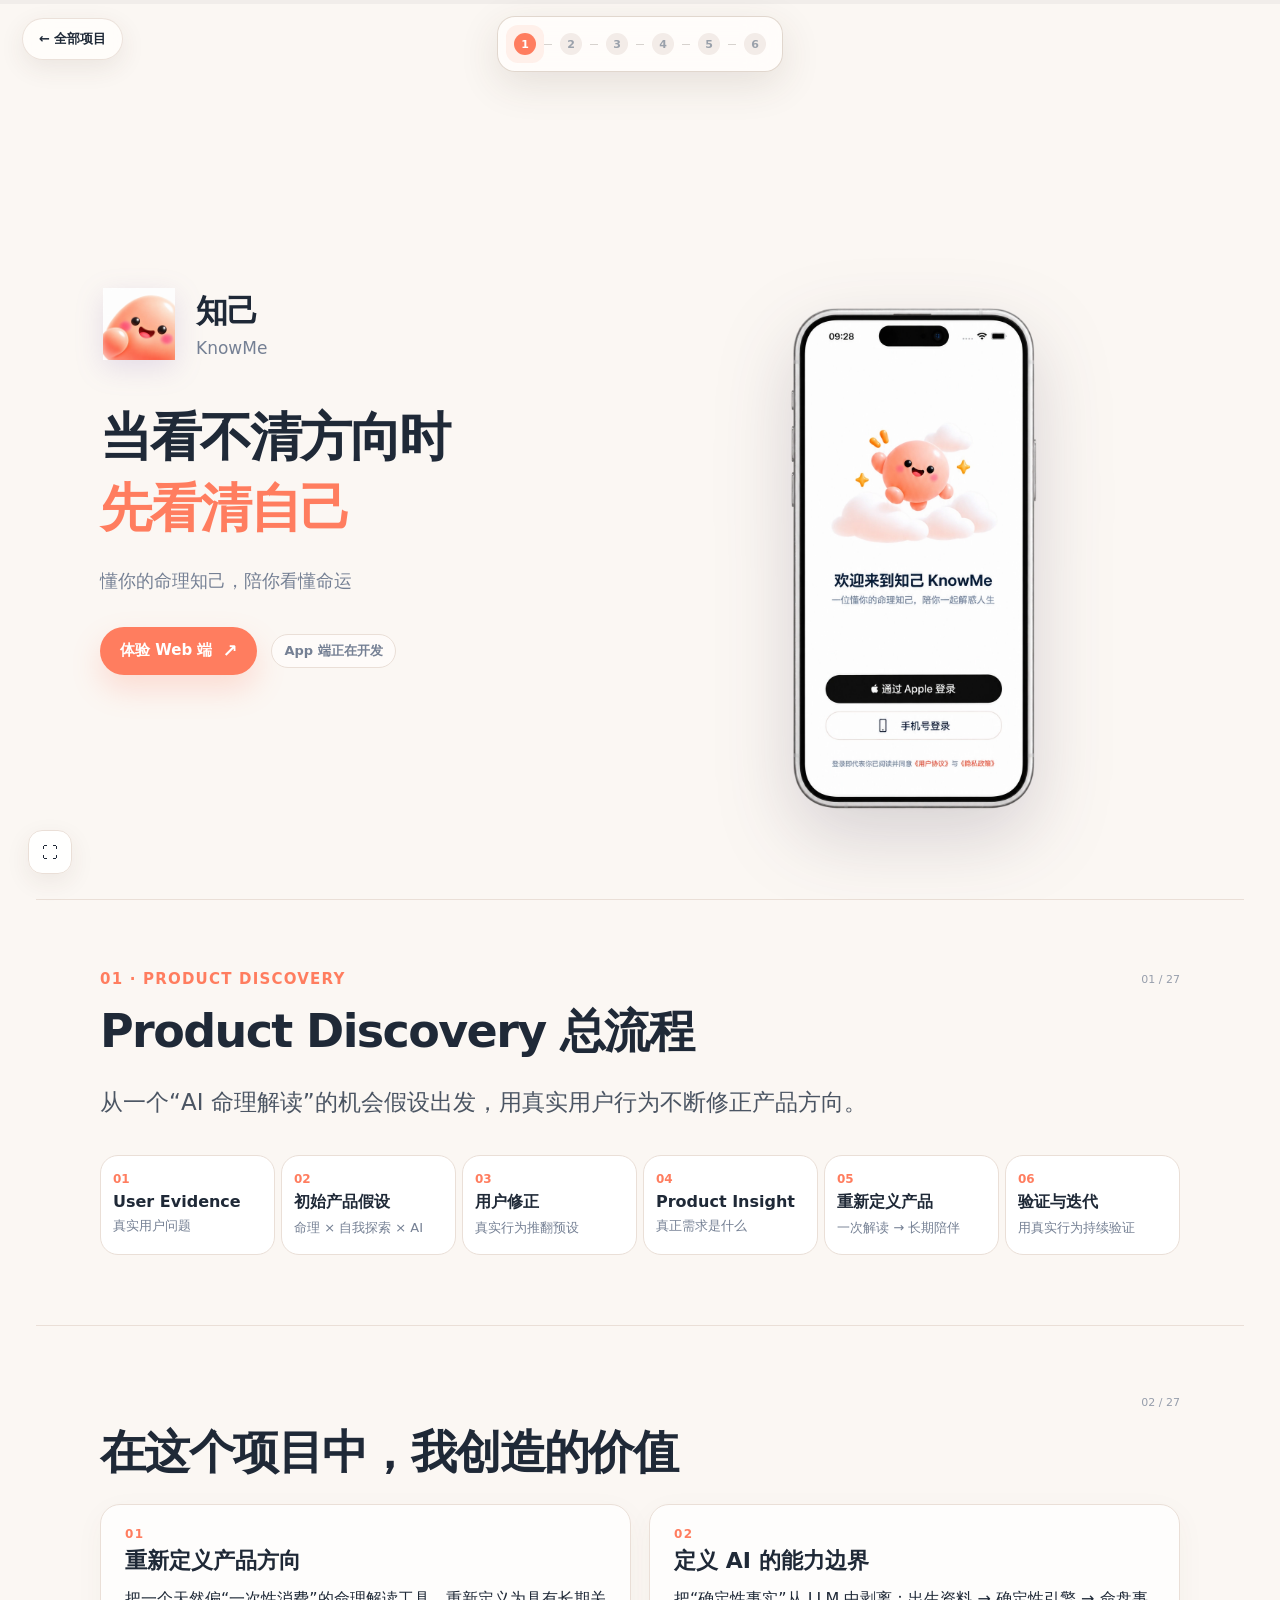
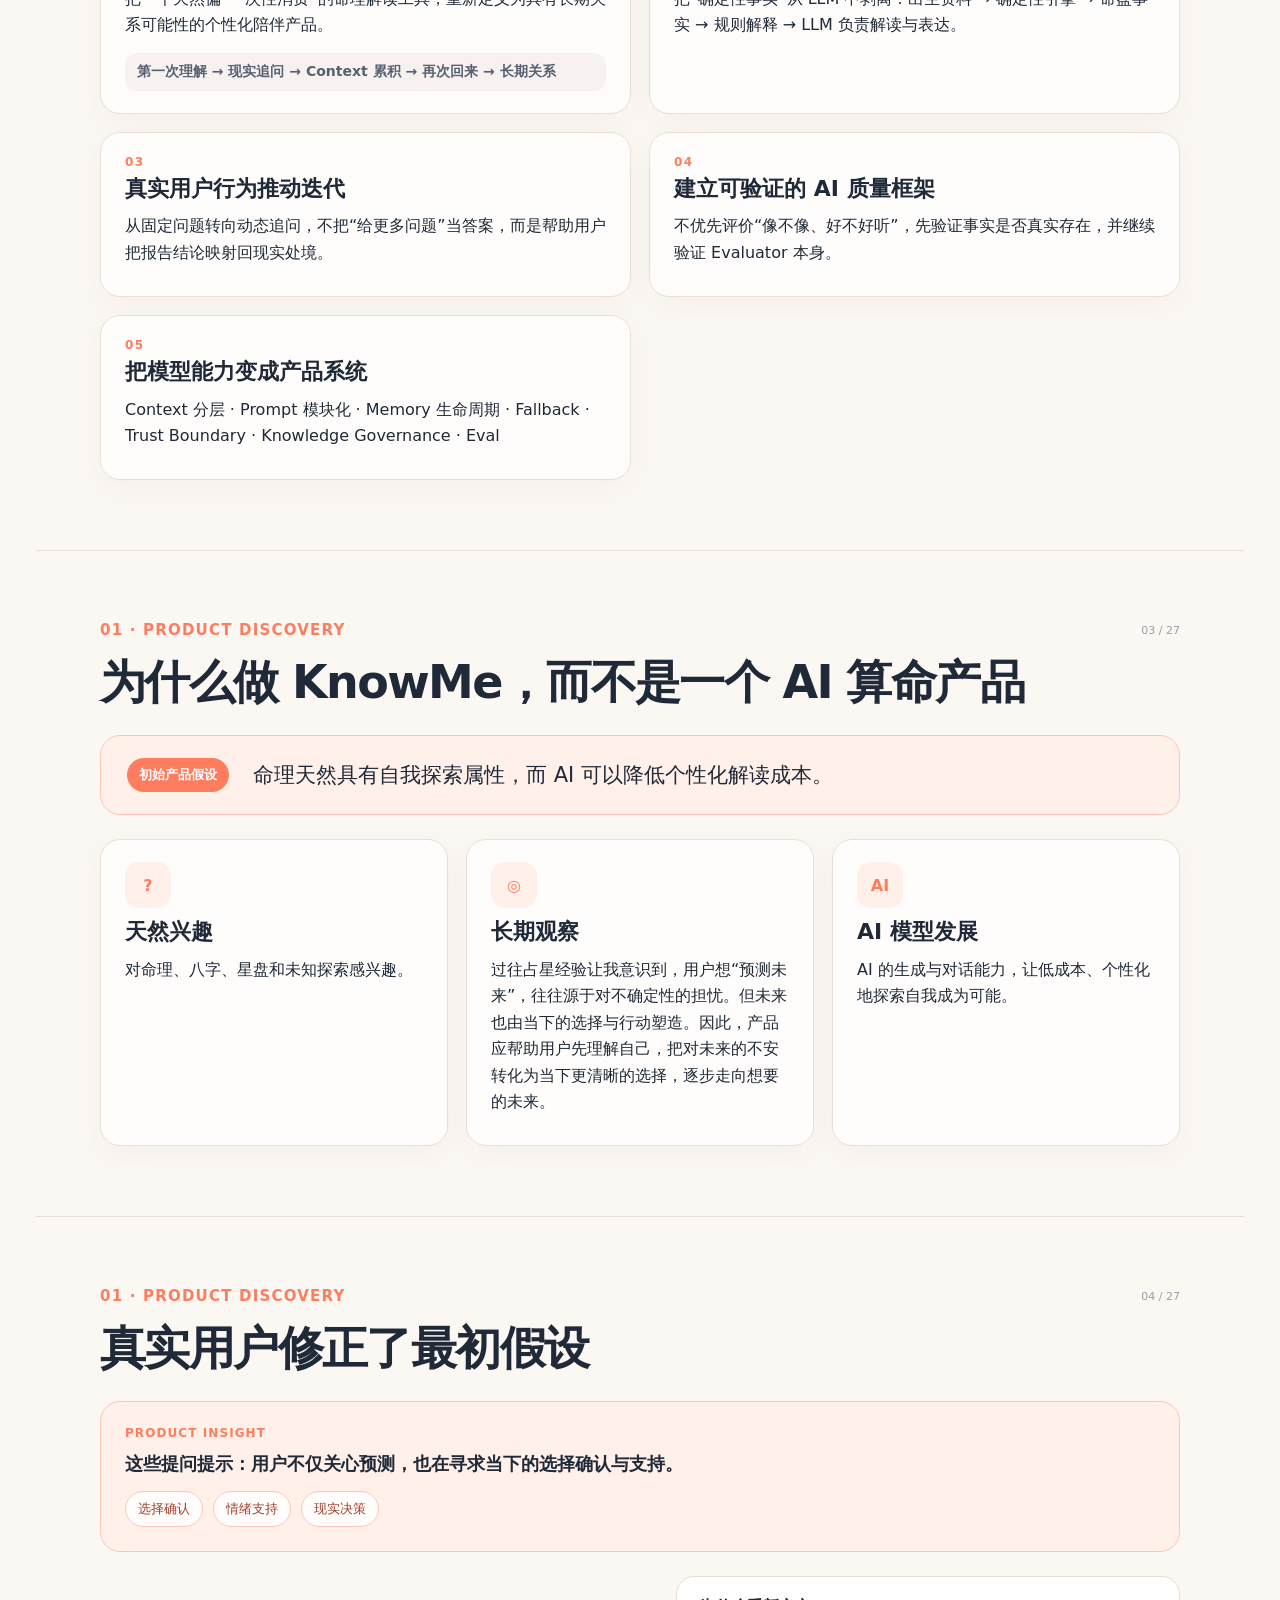
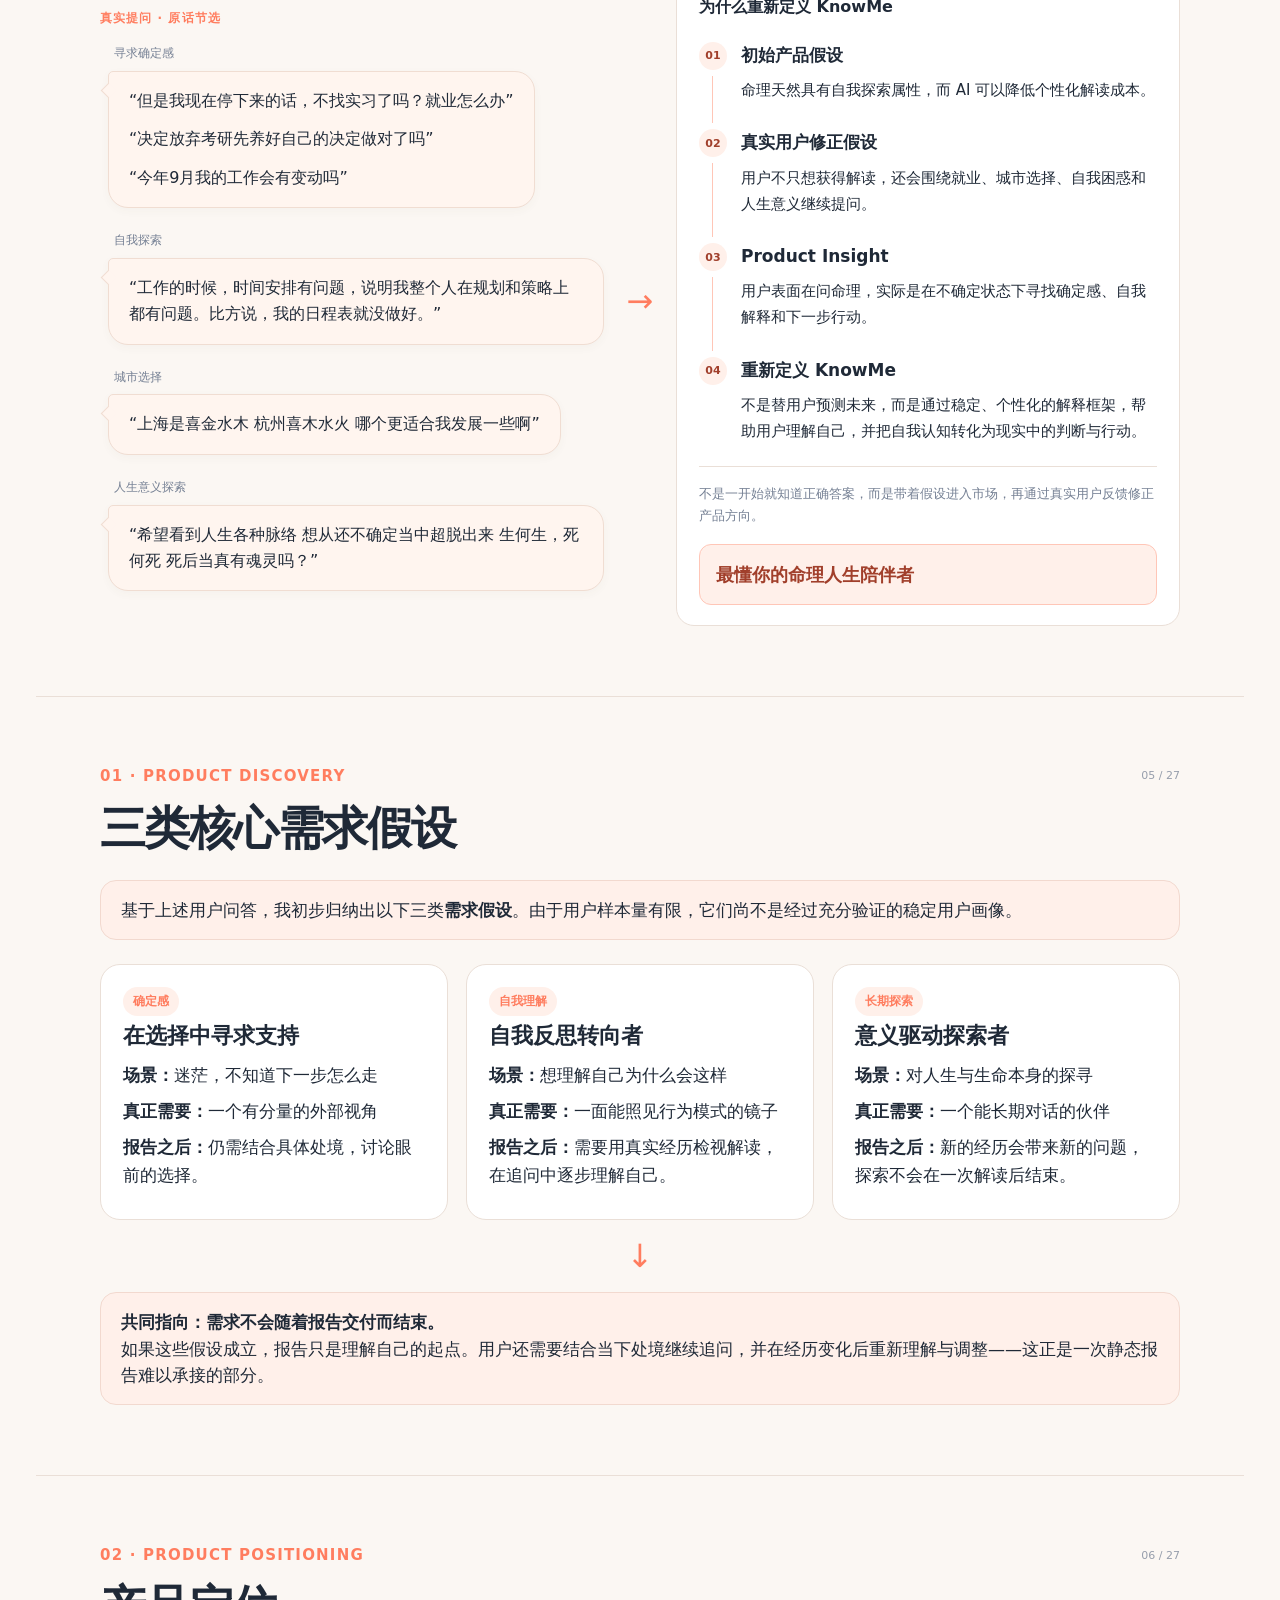
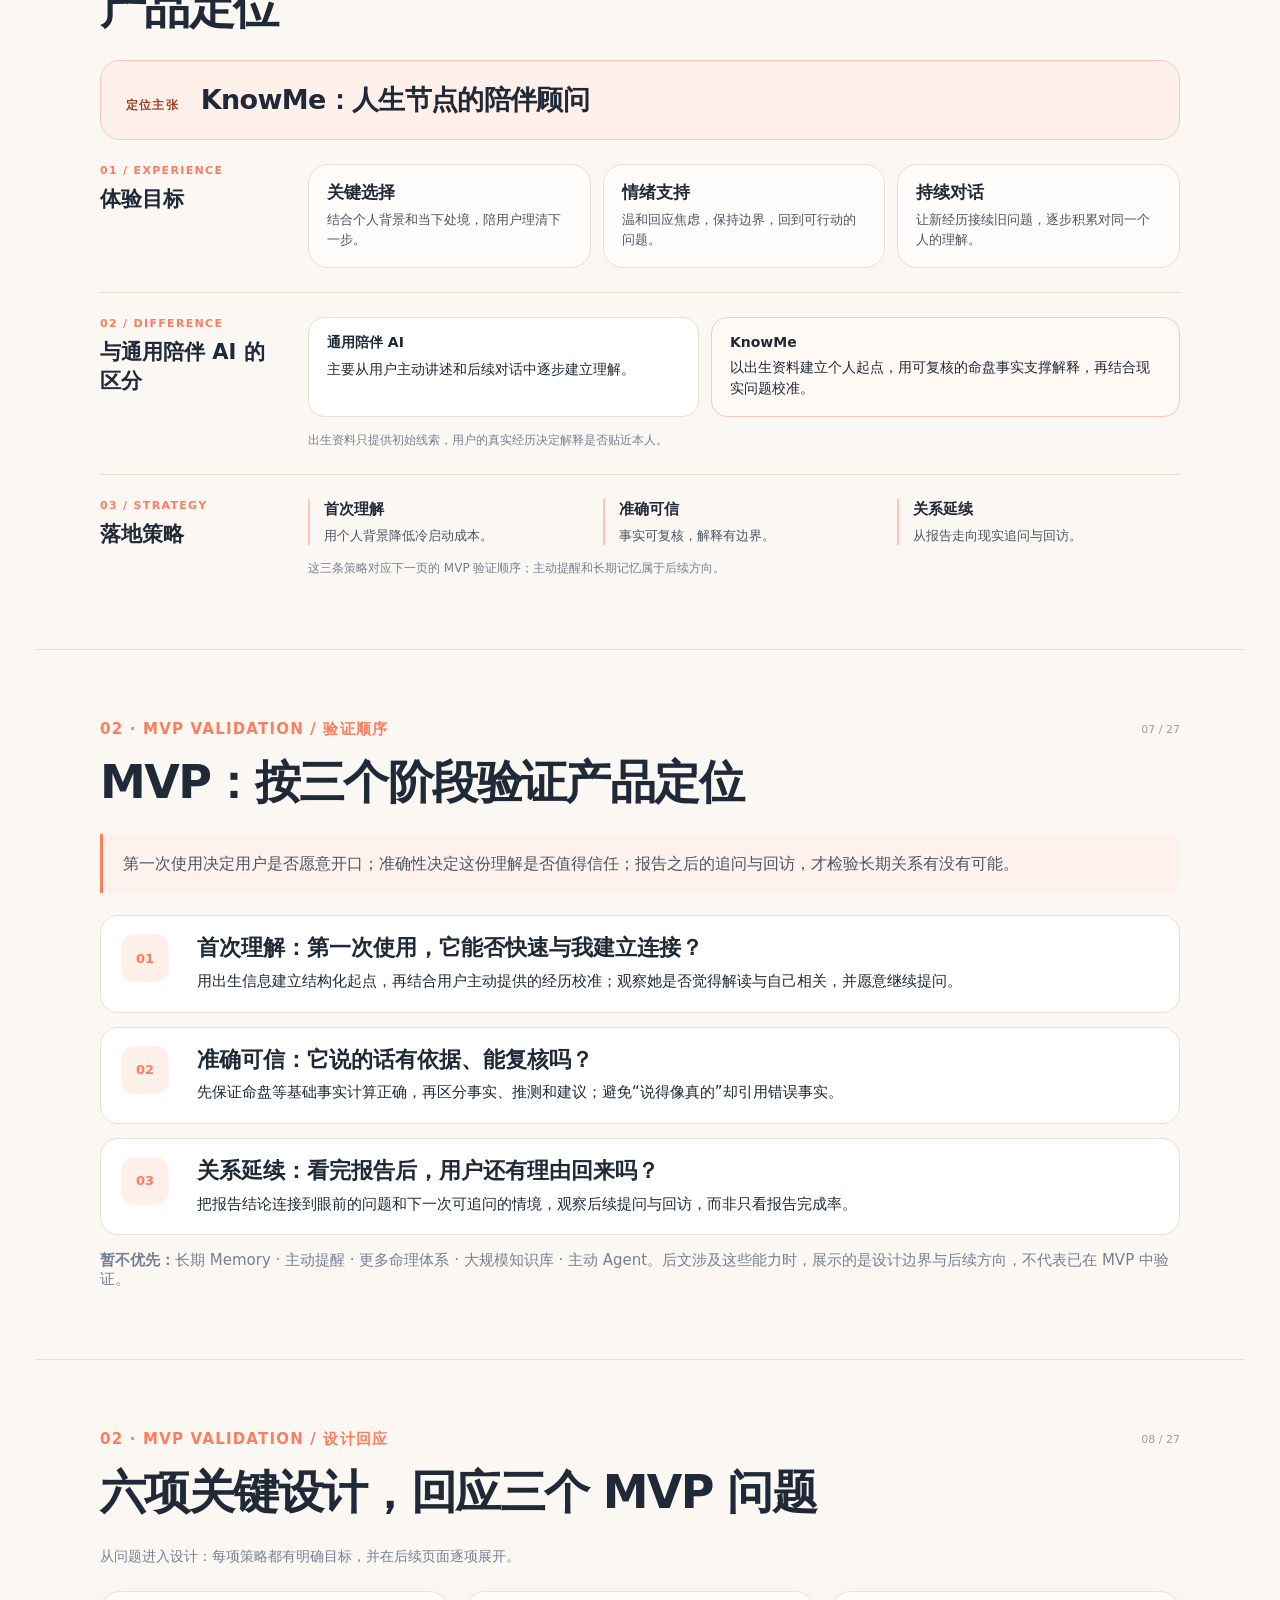
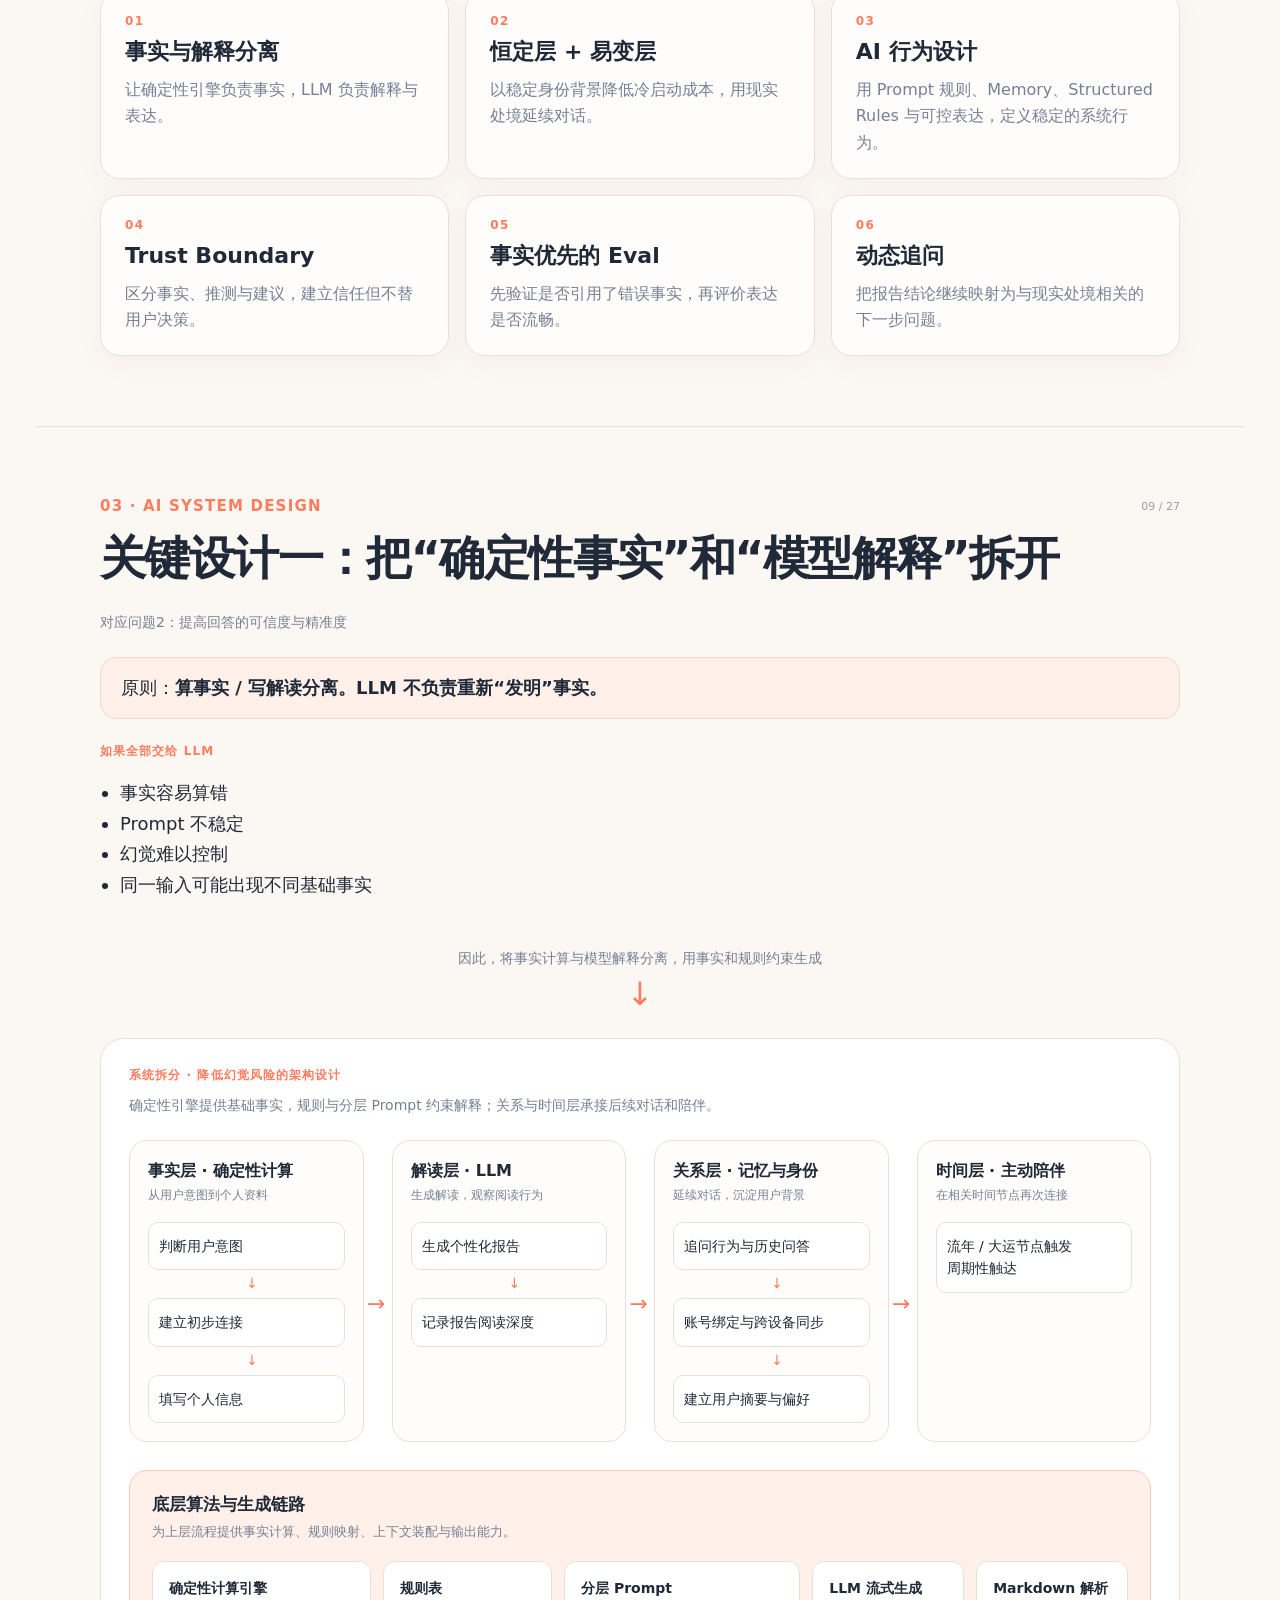
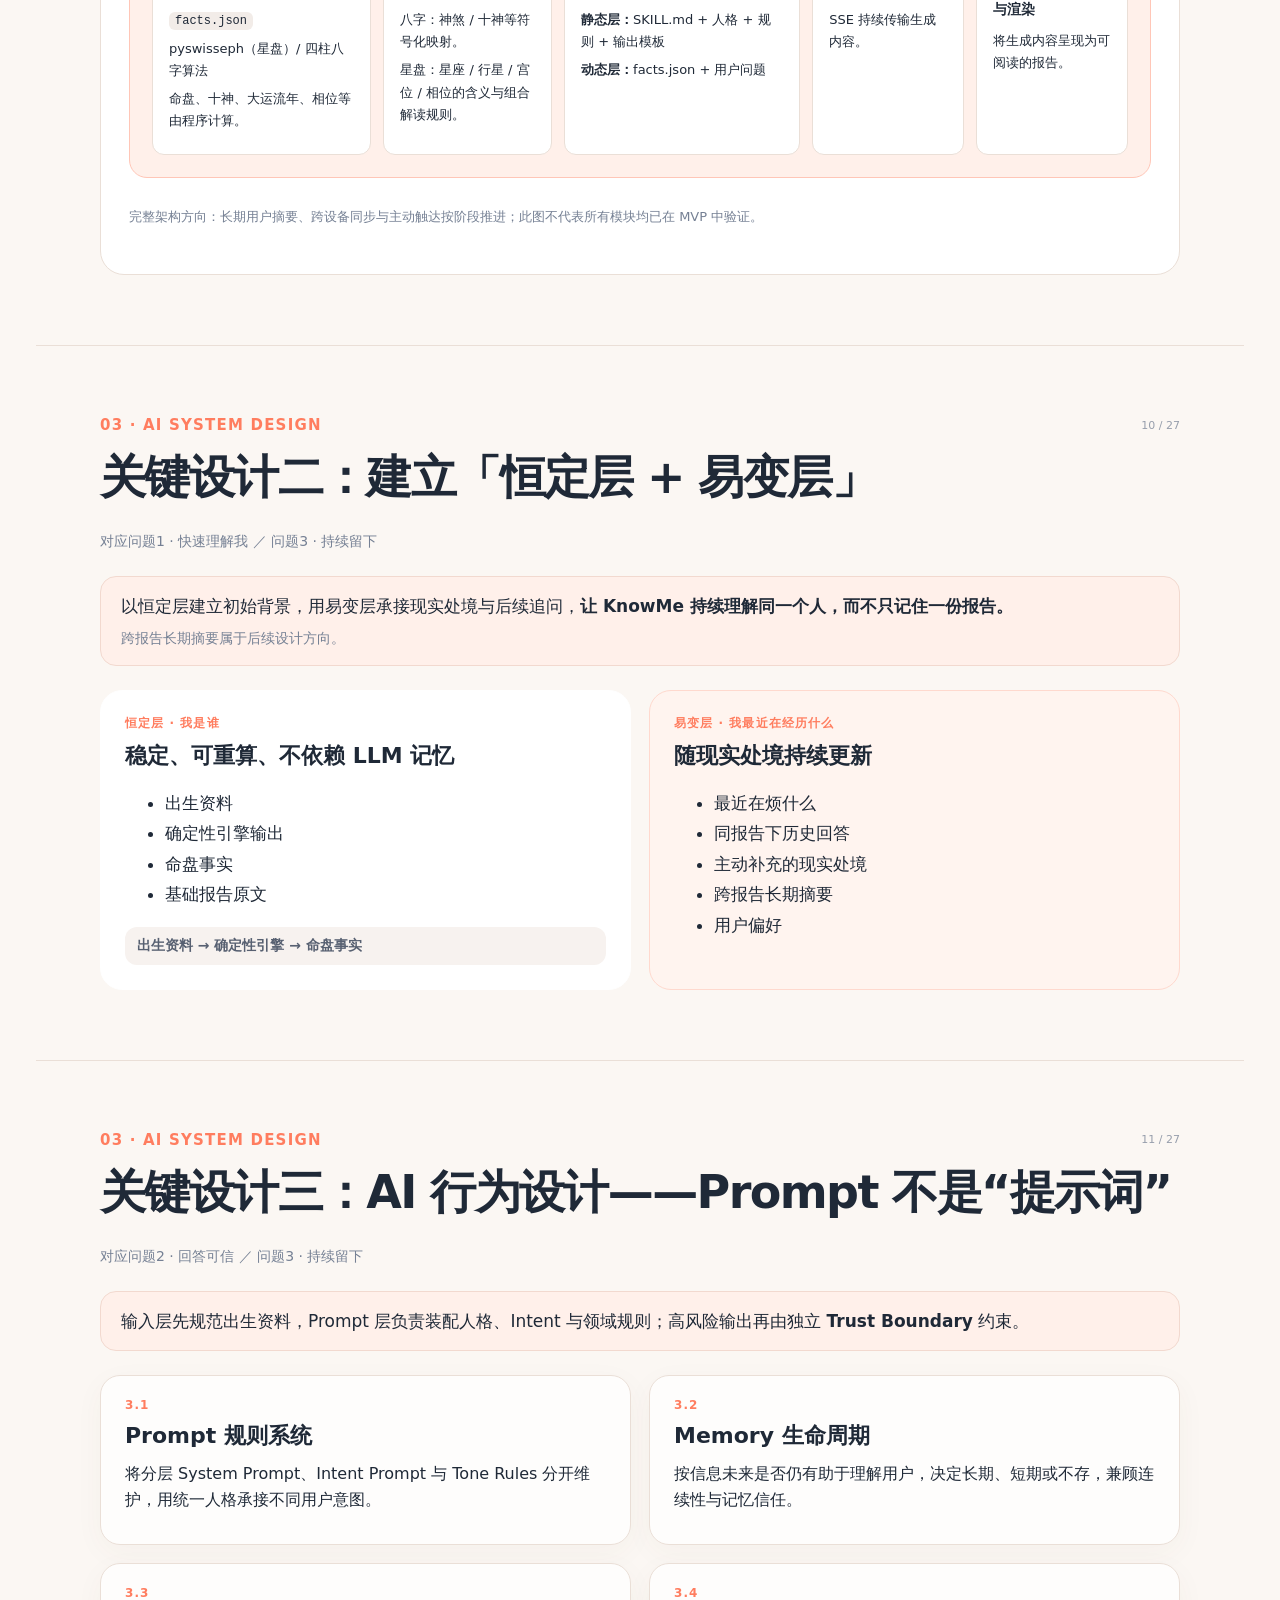
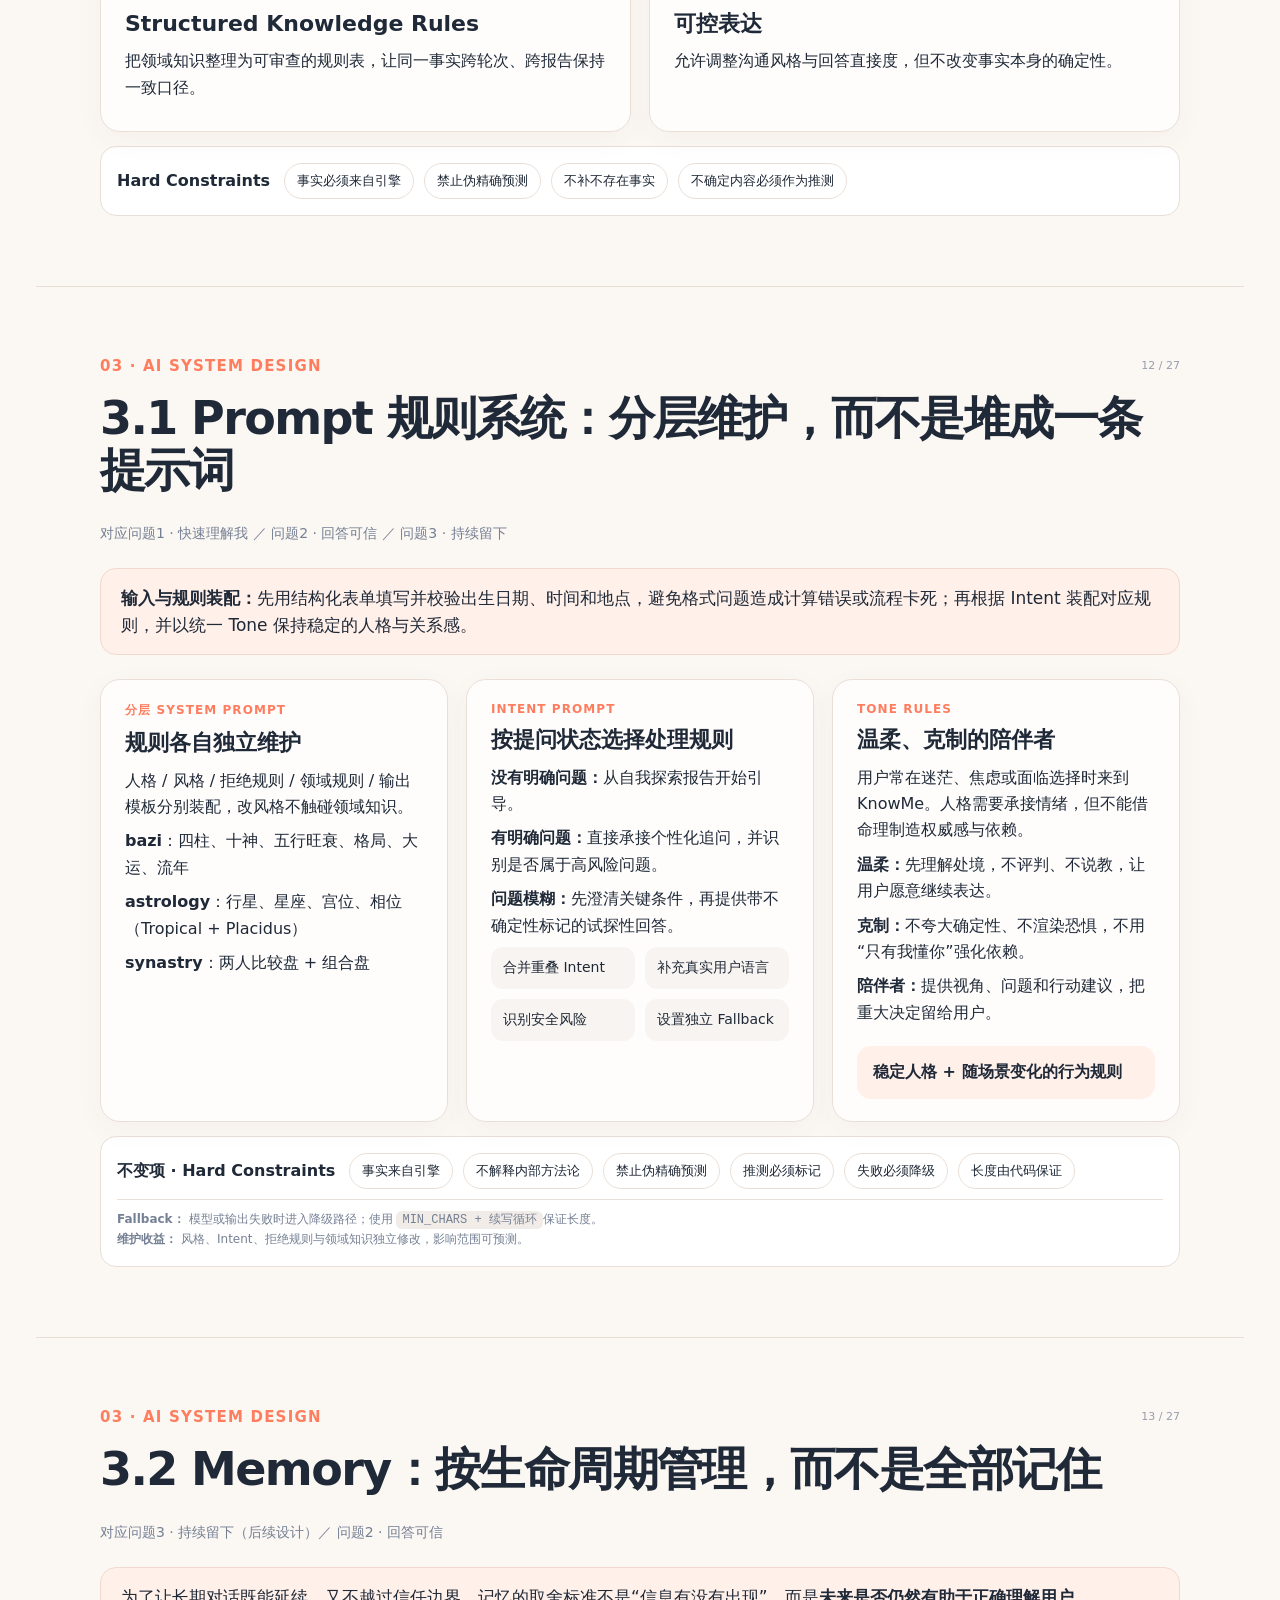
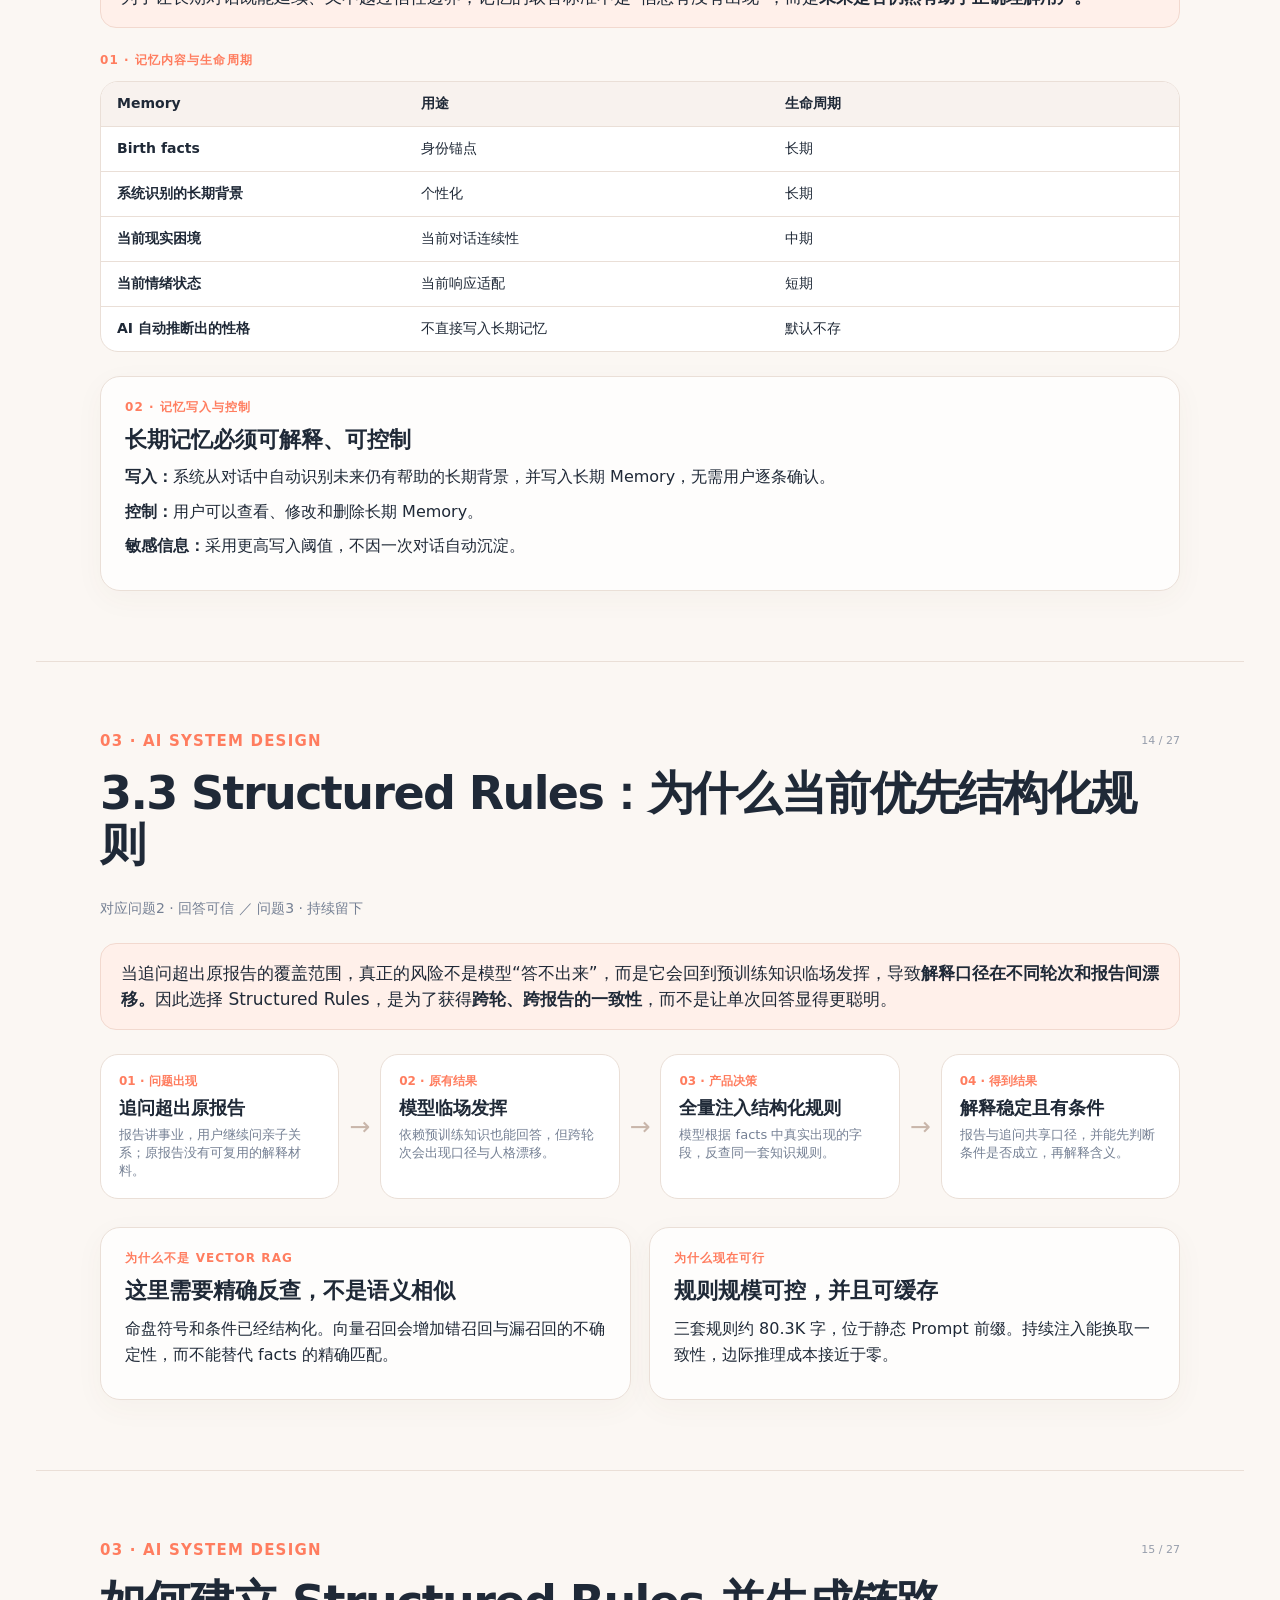
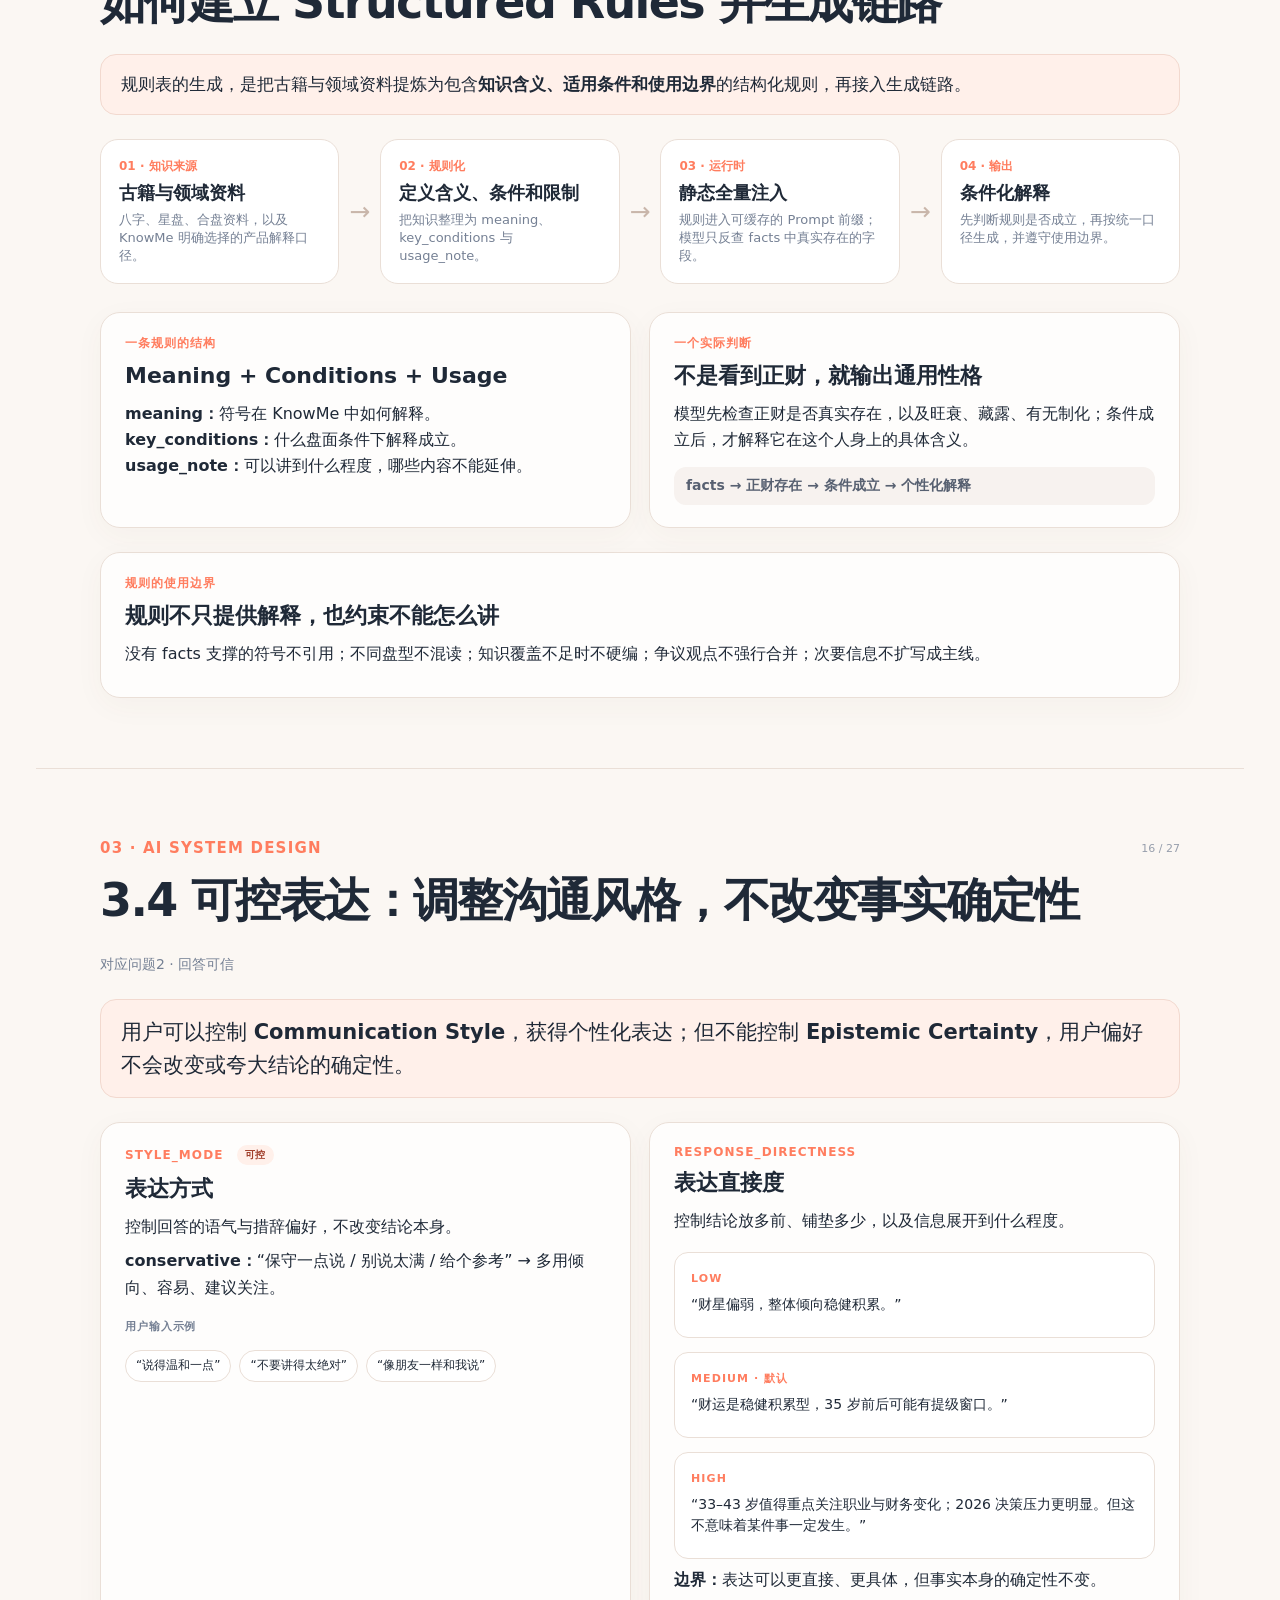
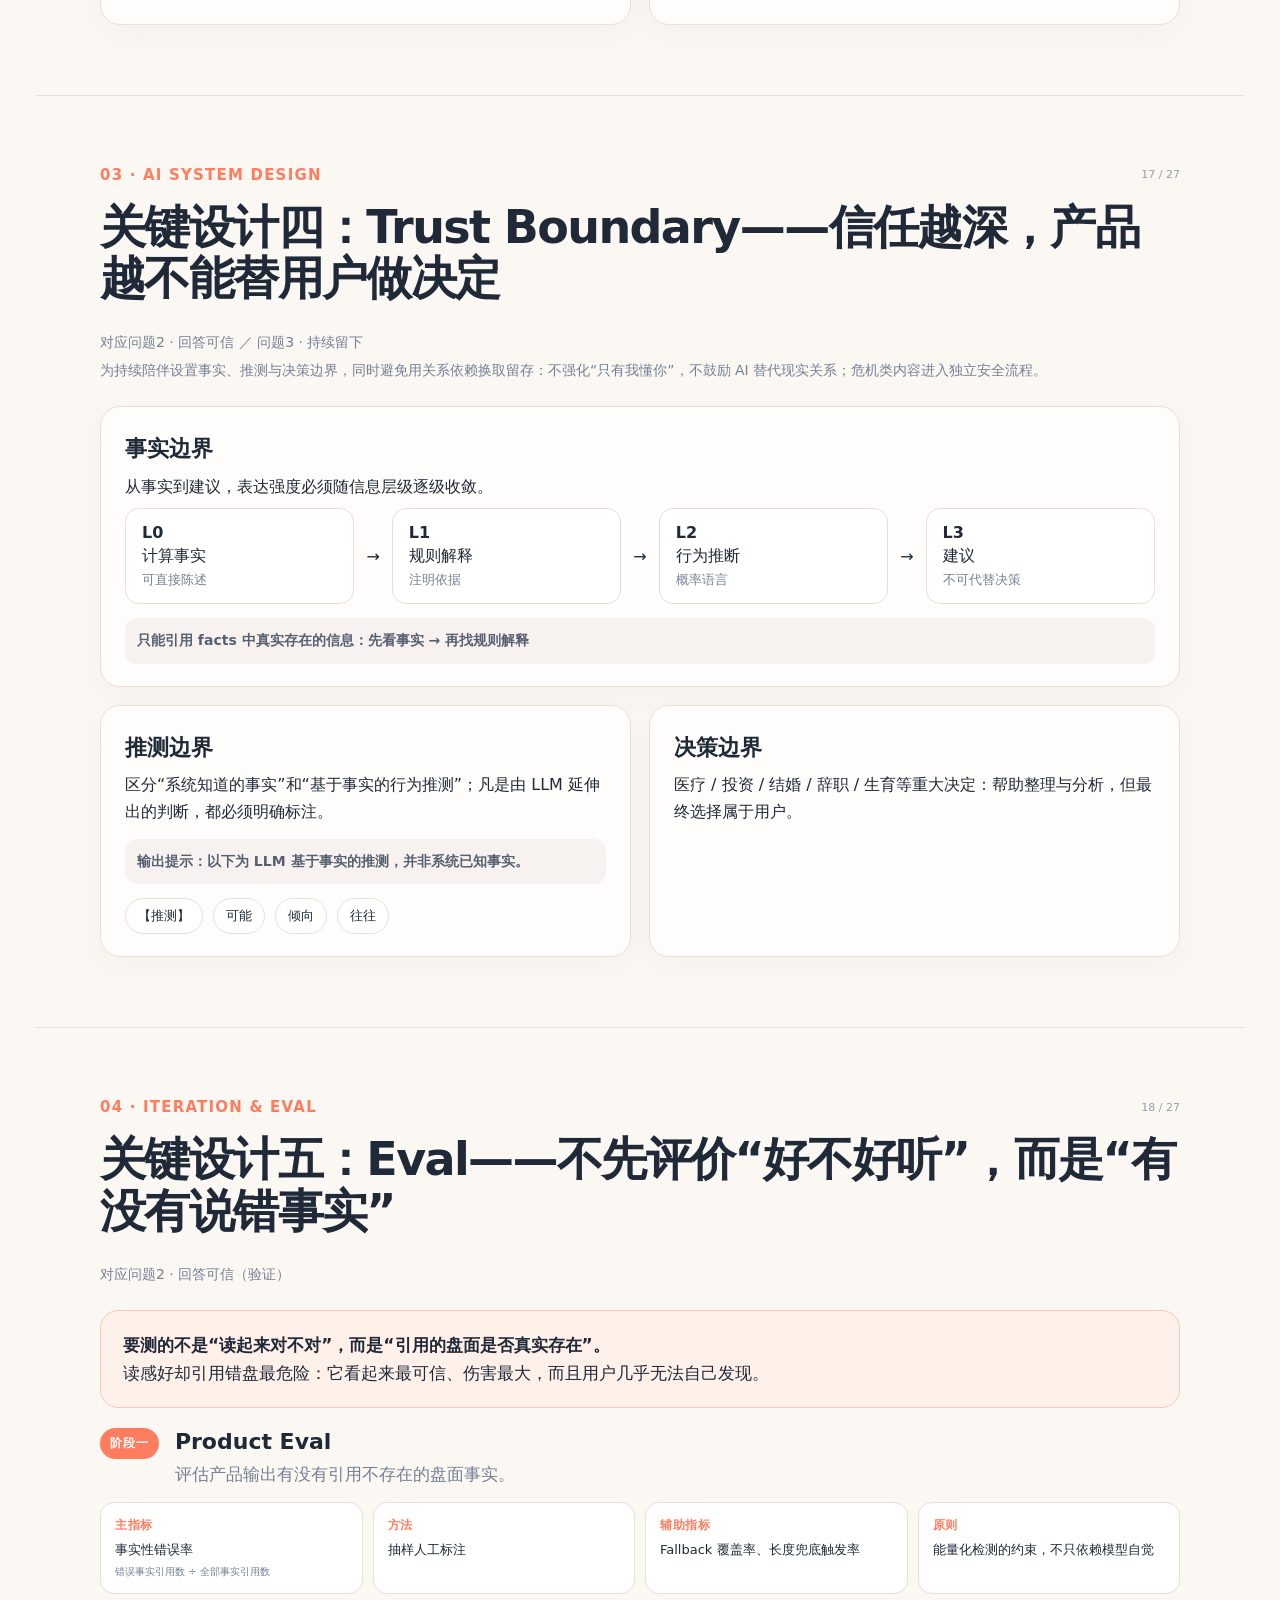
==== projects/knowme/index.html @ 57b06461 "Optimize portfolio first-screen loading" ====
<!doctype html>
<html lang="zh-CN">
<head>
<meta charset="utf-8">
<meta name="viewport" content="width=device-width, initial-scale=1">
<title>KnowMe｜AI Product Case Study</title>
<script>
document.documentElement.classList.toggle("is-embedded", new URLSearchParams(location.search).has("embed"));
</script>
<style>
:root {
  --bg:#fbf7f3;
  --paper:#fffdfb;
  --ink:#1f2937;
  --muted:#758094;
  --line:#eadfd7;
  --accent:#ff7d5f;
  --accent-2:#ffb49f;
  --accent-soft:#fff0ea;
  --accent-border:#ffc6b7;
  --accent-ink:#a13f2b;
  --blue:#5c78a6;
  --shadow:0 18px 60px rgba(74,54,42,.08);
}
*{box-sizing:border-box}
html{scroll-behavior:smooth}
body{margin:0;background:var(--bg);color:var(--ink);font-family:Inter,"PingFang SC","Hiragino Sans GB","Microsoft YaHei",system-ui,sans-serif;overflow-x:hidden}
button{font:inherit}
.deck{width:100%;position:relative;padding-bottom:96px}
.slide{position:relative;display:flex;justify-content:center;padding:0 36px;scroll-margin-top:88px}
.slide-shell{width:min(1500px,100%);min-width:0;padding:70px 64px;position:relative}
.slide + .slide .slide-shell{border-top:1px solid var(--line)}
.slide-top{display:flex;justify-content:space-between;align-items:center;position:relative;z-index:2}
.kicker{font-size:15px;letter-spacing:.08em;color:var(--accent);font-weight:800;text-transform:uppercase}
.slide-meta{display:flex;gap:6px;align-items:center;color:var(--muted);font-size:11px;font-weight:500;opacity:.75}
.slide-icon{width:16px;height:16px;stroke:currentColor;fill:none;stroke-width:1.7;stroke-linecap:round;stroke-linejoin:round}
h1{font-size:46px;line-height:1.12;margin:18px 0 26px;letter-spacing:-.035em;max-width:1200px}
h2{font-size:34px;line-height:1.35;margin:0}
h3{font-size:22px;line-height:1.3;margin:6px 0 10px}
p{font-size:17px;line-height:1.65;margin:8px 0}
small{font-size:13px;line-height:1.4;color:var(--muted)}
b,strong{font-weight:800}
.slide-body{position:relative;z-index:2}
.lead{font-size:23px;max-width:920px;color:#4b5563}
.grid{display:grid;gap:18px}
.grid-2{grid-template-columns:repeat(2,minmax(0,1fr))}
.grid-3{grid-template-columns:repeat(3,minmax(0,1fr))}
.grid-4{grid-template-columns:repeat(4,minmax(0,1fr))}
.card{background:rgba(255,255,255,.78);border:1px solid var(--line);border-radius:20px;padding:22px 24px;box-shadow:0 8px 30px rgba(93,75,63,.04)}
.card p{font-size:16px}
.num{font-size:12px;color:var(--accent);font-weight:900;letter-spacing:.12em}
.quote-box,.notice,.principle-banner,.statement{margin-top:18px;border-radius:16px;padding:16px 20px;border:1px solid #f2d9cf;background:var(--accent-soft);font-size:17px;line-height:1.55}
.statement{font-size:21px}
.slide-body > :is(.statement,.notice,.quote-box,.principle-banner,.hypothesis,.insight-card,.bottom-points):first-child:not(:last-child){margin-bottom:24px}
.wide-card{display:flex;justify-content:space-between;align-items:center;gap:22px;margin-top:18px;padding:18px 22px;border:1px solid var(--line);border-radius:18px;background:#fff}
.wide-card span{color:var(--muted);font-size:15px;text-align:right}
.wide-card.accent{border-color:#ffd8cc;background:var(--accent-soft)}
.flow{display:flex;align-items:stretch;gap:10px;margin-top:34px}
.flow-node{flex:1;min-width:0;border:1px solid var(--line);border-radius:18px;background:#fff;padding:18px;display:flex;flex-direction:column;gap:6px}
.flow-node span{color:var(--accent);font-size:12px;font-weight:900}
.flow-node b{font-size:18px}
.flow-node.strong{background:var(--accent-soft);border-color:#ffc6b7}
.flow-arrow{align-self:center;font-size:25px;color:#c9b6aa}
.flow-6{gap:6px}
.flow-6 .flow-node{padding:16px 12px}
.flow-6 .flow-node b{font-size:16px}
.flow-6 .flow-arrow{display:none}
.hero-copy{margin-top:18px}
.icon-card .icon-bubble{width:46px;height:46px;border-radius:14px;background:var(--accent-soft);display:grid;place-items:center;color:var(--accent);font-weight:900;margin-bottom:10px}
.hypothesis{margin-top:24px;padding:22px 26px;border-radius:20px;background:var(--accent-soft);color:var(--ink);border:1px solid var(--accent-border);display:flex;align-items:center;gap:24px}
.hypothesis .label{background:var(--accent);color:#fff;padding:8px 12px;border-radius:999px;font-weight:800;font-size:13px;white-space:nowrap;width:fit-content;flex-shrink:0;align-self:flex-start}
.hypothesis p{font-size:21px;margin:0}
.question-stack{display:grid;gap:24px;padding:8px 0 0 8px}
.question-group{min-width:0}
.question-group>small{display:block;margin:0 0 9px 6px;font-size:12px;line-height:1.4;color:var(--muted)}
.question-bubble{position:relative;width:fit-content;max-width:100%;padding:16px 20px;background:#fff5ef;border:1px solid #f0ddd2;border-radius:5px 20px 20px 20px;box-shadow:0 3px 10px rgba(93,75,63,.035)}
.question-bubble:before{content:"";position:absolute;left:-6px;top:13px;width:10px;height:10px;background:#fff5ef;border-left:1px solid #f0ddd2;border-bottom:1px solid #f0ddd2;transform:rotate(45deg)}
.question-bubble p{margin:0;font-size:16px;line-height:1.65;overflow-wrap:anywhere}
.question-bubble p+p{margin-top:12px}
.eyebrow{font-size:12px;letter-spacing:.09em;text-transform:uppercase;color:var(--accent);font-weight:900;margin-bottom:10px}
.insight-card{padding:24px;background:var(--accent-soft);color:var(--ink);border:1px solid var(--accent-border);border-radius:20px}
.insight-card h3{font-size:23px}
.slide[data-index="4"] .insight-card h3{font-size:18px;line-height:1.5}
.pill-row,.governance-tags,.validation-row,.bottom-points,.hard-constraints,.eval-meta{display:flex;flex-wrap:wrap;gap:10px;margin-top:14px}
.pill-row span,.governance-tags span,.bottom-points span,.hard-constraints span,.eval-meta span,.validation-row span{border:1px solid var(--line);background:#fff;border-radius:999px;padding:8px 12px;font-size:13px}
.insight-card .pill-row span{background:var(--paper);border-color:var(--accent-border);color:var(--accent-ink)}
.definition{margin-top:14px;padding:20px 22px;border:1px solid var(--line);border-radius:18px;background:#fff}
.definition strong{color:var(--accent);font-size:18px}
.redefinition-steps{list-style:none;padding:0;margin:24px 0 0;counter-reset:reason}
.redefinition-steps li{position:relative;padding:0 0 26px 42px;counter-increment:reason}
.redefinition-steps li:before{content:counter(reason,decimal-leading-zero);position:absolute;left:0;top:0;width:28px;height:28px;display:grid;place-items:center;border-radius:50%;background:var(--accent-soft);color:var(--accent-ink);font-size:11px;font-weight:800}
.redefinition-steps li:not(:last-child):after{content:"";position:absolute;left:13px;top:34px;bottom:6px;width:1px;background:var(--accent-border)}
.redefinition-steps li:last-child{padding-bottom:0}
.redefinition-steps h3{margin:0 0 8px;font-size:17px;line-height:1.6}
.redefinition-steps p{margin:0;font-size:15px;line-height:1.75}
.definition .redefinition-note{margin:22px 0 0;padding-top:16px;border-top:1px solid var(--line);font-size:13px;line-height:1.7;color:var(--muted)}
.definition .redefinition-result{display:block;margin-top:16px;padding:16px;background:var(--accent-soft);border:1px solid var(--accent-border);border-radius:12px;color:var(--accent-ink);font-size:18px;line-height:1.5}
.grid.evidence-to-definition{grid-template-columns:minmax(0,1fr) 36px minmax(0,1fr);align-items:center}
.evidence-arrow{display:flex;justify-content:center;color:var(--accent);font-size:32px;line-height:1}
.evidence-to-definition .definition{margin-top:0}
@media(max-width:700px){
  .grid.evidence-to-definition{grid-template-columns:minmax(0,1fr)}
  .evidence-arrow{transform:rotate(90deg)}
}
.persona{padding:22px;border:1px solid var(--line);border-radius:20px;background:#fff}
.persona .tag{display:inline-block;background:var(--accent-soft);color:var(--accent);padding:6px 10px;border-radius:999px;font-size:12px;font-weight:800}
.validation-row{align-items:center;margin-top:18px;padding:14px 16px;border-radius:14px;background:#fff;border:1px solid var(--line)}
.validation-row em{margin-left:auto;color:var(--blue);font-style:normal;font-weight:800}
.journey-icon{font-size:30px;color:var(--accent)}
.capability{margin-top:16px;font-size:13px;font-weight:800;color:var(--blue)}
.positioning-statement{display:flex;align-items:baseline;gap:22px;padding:21px 25px;border:1px solid var(--accent-border);border-radius:20px;background:var(--accent-soft)}
.positioning-statement span{flex-shrink:0;color:var(--accent-ink);font-size:12px;font-weight:900;letter-spacing:.1em}
.positioning-statement strong{font-size:27px;line-height:1.35;letter-spacing:-.025em}
.positioning-section{display:grid;grid-template-columns:180px minmax(0,1fr);gap:28px;padding:24px 0;border-bottom:1px solid var(--line)}
.positioning-section:last-child{border-bottom:0;padding-bottom:0}
.positioning-section-title span{display:block;margin-bottom:8px;color:var(--accent);font-size:11px;font-weight:900;letter-spacing:.12em}
.positioning-section-title h2{font-size:21px;line-height:1.4}
.positioning-section-content{min-width:0}
.positioning-goals{display:grid;grid-template-columns:repeat(3,minmax(0,1fr));gap:12px}
.positioning-goals .card{padding:16px 18px;box-shadow:none}
.positioning-goals h3{margin:0 0 7px;font-size:17px}
.positioning-goals p{margin:0;color:#4b5563;font-size:13px;line-height:1.55}
.positioning-contrast{display:grid;grid-template-columns:1fr 1.2fr;gap:12px}
.positioning-contrast>div{padding:16px 18px;border:1px solid var(--line);border-radius:16px;background:#fff}
.positioning-contrast>div:last-child{border-color:var(--accent-border);background:#fff9f6}
.positioning-contrast b{display:block;margin-bottom:7px;font-size:14px}
.positioning-contrast p{margin:0;font-size:14px;line-height:1.55}
.positioning-steps{display:grid;grid-template-columns:repeat(3,minmax(0,1fr));gap:12px}
.positioning-steps>div{padding:0 14px;border-left:2px solid var(--accent-border)}
.positioning-steps b{display:block;font-size:15px;line-height:1.45}
.positioning-steps p{margin:5px 0 0;color:#4b5563;font-size:13px;line-height:1.5}
.positioning-footnote{margin:14px 0 0;color:var(--muted);font-size:12px;line-height:1.6}
.comparison,.memory-table,.eval-table{display:grid;border:1px solid var(--line);border-radius:18px;overflow:hidden;background:#fff}
.comparison>div,.memory-table>div,.eval-table>div{display:grid;grid-template-columns:1fr 1.2fr 1.35fr;border-top:1px solid var(--line)}
.comparison>div:first-child,.memory-table>div:first-child,.eval-table>div:first-child{border-top:0}
.comparison span,.comparison b,.memory-table span,.memory-table b,.eval-table span,.eval-table b{padding:13px 16px;font-size:14px}
.comparison span,.comparison b{overflow-wrap:anywhere}
.comparison-head,.memory-head,.eval-head{background:#f8f2ee;font-weight:900}
.accent-text{color:var(--accent)}
.bottom-points{margin-top:18px}
.bottom-points span{background:#fffdfb}
.reasons .card{min-height:160px}
.transition{display:grid;grid-template-columns:1fr auto 1.7fr;gap:18px;align-items:center;margin-top:24px}
.transition>div:not(.big-arrow){padding:20px;border-radius:18px;border:1px solid var(--line);background:#fff;display:flex;flex-direction:column;gap:8px}
.transition .strong{background:var(--accent-soft);border-color:#ffd0c1}
.transition.positioning-transition{margin:0 0 24px}
.positioning-transition + .statement{margin:0 0 24px}
@media(max-width:700px){.positioning-transition .big-arrow{justify-self:center;transform:rotate(90deg);line-height:1}}
.big-arrow{font-size:32px;color:var(--accent)}
.mvp-list{display:grid;gap:14px}
.mvp-item{display:grid;grid-template-columns:58px 1fr;gap:18px;padding:18px 20px;border:1px solid var(--line);background:#fff;border-radius:18px}
.mvp-num{width:48px;height:48px;border-radius:14px;background:var(--accent-soft);color:var(--accent);display:grid;place-items:center;font-size:13px;white-space:nowrap;font-weight:900}
.mvp-item h3{margin:0 0 6px}
.mvp-item p{margin:0;font-size:15px}
.mvp-rationale{margin:0 0 22px;padding:16px 20px;border-left:3px solid var(--accent);border-radius:0 14px 14px 0;background:#fff2ed;color:#4b5563;font-size:16px;line-height:1.7}
.design-question{margin:0 0 24px;font-size:14px;line-height:1.6}
.design-question>b{color:var(--muted);font-weight:500}
.design-question p{font-size:14px;color:var(--muted);margin:6px 0 0}
.design-parent{font-size:13px;color:var(--muted);margin:0 0 12px}
.design-parent a{color:inherit;text-decoration:underline;text-underline-offset:4px}
.design-outline{display:flex;flex-wrap:wrap;gap:10px 22px;margin:0 0 24px;font-size:14px;line-height:1.7}
.design-outline a{color:var(--accent-ink);text-decoration:underline;text-underline-offset:4px}
.design-outline a:focus-visible,.design-parent a:focus-visible{outline:2px solid var(--accent);outline-offset:4px}
.strategy-map{display:grid;grid-template-columns:repeat(3,minmax(0,1fr));gap:16px}
.strategy-map .card{display:flex;flex-direction:column;min-height:160px}
.strategy-map .num{margin-bottom:10px}
.strategy-map h3{margin:0 0 10px}
.strategy-map p{margin:0;color:var(--muted)}
.strategy-tags{display:flex;flex-wrap:wrap;gap:7px;margin-top:auto}
.strategy-tags span{padding:5px 9px;border-radius:999px;background:var(--accent-soft);color:var(--accent-ink);font-size:11px;font-weight:700}
.strategy-page{margin-top:12px;color:var(--muted);font-size:12px}
@media(max-width:1100px){.strategy-map{grid-template-columns:repeat(2,minmax(0,1fr))}}
@media(max-width:700px){.strategy-map{grid-template-columns:minmax(0,1fr)}.strategy-map .card{min-height:0}}
.strategy-index{margin:24px 0;font-size:14px;line-height:1.7}
.strategy-index h3{font-size:16px;margin:0 0 12px}
.strategy-index p{font-size:14px;margin:8px 0}
.not-now{margin-top:16px;color:var(--muted);font-size:15px}
.big-list{padding-left:20px;font-size:18px;line-height:1.7}
.vertical-flow{display:flex;align-items:center;justify-content:flex-start;gap:9px;flex-wrap:wrap}
.vertical-flow div{padding:12px 14px;border:1px solid var(--line);border-radius:14px;background:#fff;font-weight:700}
.vertical-flow .accent-block{background:var(--accent-soft);border-color:#ffd2c5}
.system-overview{display:grid;gap:28px}
.system-design-card{display:grid;gap:28px;padding:28px;border:1px solid var(--line);border-radius:24px;background:#fff}
.system-design-card .system-stage{background:var(--paper)}
.system-design-card .system-stage li{background:#fff}
.system-design-card .system-note{margin:0}
.system-cause{display:flex;flex-direction:column;align-items:center;gap:8px;text-align:center;color:var(--muted);font-size:14px;line-height:1.7}
.system-cause span{font-size:32px;line-height:1;color:var(--accent)}
.system-design-intro{font-size:14px;line-height:1.7;color:var(--muted);margin:0 0 22px}
@media(max-width:700px){.system-design-card{padding:18px;gap:24px;border-radius:20px}}
.system-journey{display:grid;grid-template-columns:repeat(4,minmax(0,1fr));gap:28px}
.system-stage{position:relative;min-width:0;padding:18px;background:#fff;border:1px solid var(--line);border-radius:18px}
.system-stage:not(:last-child)::after{content:"→";position:absolute;right:-23px;top:50%;color:var(--accent);font-size:22px}
.system-stage h3{font-size:16px;line-height:1.5;margin:0 0 18px}
.system-stage h3 small{display:block;color:var(--muted);font-size:12px;font-weight:500;margin-top:4px}
.system-stage ol{list-style:none;padding:0;margin:0;display:grid;gap:28px}
.system-stage li{position:relative;border:1px solid var(--line);border-radius:10px;padding:12px 10px;font-size:14px;line-height:1.6;background:var(--paper)}
.system-stage li+li::before{content:"↓";position:absolute;top:-27px;left:50%;color:var(--accent)}
.system-foundation{padding:22px;border:1px solid var(--accent-border);border-radius:18px;background:var(--accent-soft)}
.system-foundation h3{font-size:17px;margin:0 0 6px}
.system-foundation>p,.system-overview .system-note{font-size:13px;line-height:1.7;color:var(--muted);margin:0 0 18px}
.system-modules{display:grid;grid-template-columns:1.3fr 1fr 1.4fr .9fr .9fr;gap:12px}
.system-module{min-width:0;background:#fff;padding:16px;border:1px solid var(--line);border-radius:12px}
.system-module h4{font-size:14px;margin:0 0 10px;line-height:1.5}
.system-module p{font-size:13px;line-height:1.7;margin:6px 0;overflow-wrap:anywhere}
.system-module code{font-size:12px}
@media(max-width:1100px){.system-modules{grid-template-columns:repeat(2,minmax(0,1fr))}.system-module:last-child{grid-column:1/-1}}
@media(max-width:700px){.system-journey,.system-modules{grid-template-columns:minmax(0,1fr)}.system-stage:not(:last-child)::after{content:"↓";right:auto;left:50%;top:auto;bottom:-29px}.system-foundation{padding:18px}.system-stage h3{font-size:17px}}
.principle-banner{font-size:18px}
.context-card{padding:24px;border-radius:22px;border:1px solid var(--line);min-height:300px}
.context-card.stable{background:#fff;border-color:#fff}
.context-card.dynamic{background:#fff4ef;border-color:#ffd9ce}
.context-card ul{font-size:17px;line-height:1.8}
.mini-flow{margin-top:14px;padding:10px 12px;border-radius:12px;background:#f7f2ef;color:#576071;font-size:14px;font-weight:700}
.mini-flow.stack{line-height:1.8}
.hard-constraints{align-items:center;padding:16px;border-radius:16px;background:#fff;border:1px solid var(--line)}
.hard-constraints b{margin-right:4px}
.hard-constraints small{flex-basis:100%;padding-top:10px;border-top:1px solid var(--line);color:var(--muted);font-size:12px;line-height:1.6}
.checklist{display:grid;grid-template-columns:1fr 1fr;gap:10px}
.checklist span{padding:12px;border-radius:12px;background:#f8f4f1;font-size:14px}
.muted{color:var(--muted)}
.persona-tone{margin-top:20px;padding:16px;border-radius:14px;background:var(--accent-soft)}
.lower-grid{margin-top:16px}
.accent-card{background:var(--accent-soft);color:var(--ink);border-color:var(--accent-border)}
.kb-card{padding:24px;border-radius:22px;border:1px solid var(--line);min-height:220px}
.kb-card>span{font-size:12px;font-weight:900;letter-spacing:.12em}
.kb-card.level1{background:#eef7f2;border-color:#cce6d6}
.kb-card.level2{background:#fff8e9;border-color:#f4dfb0}
.kb-card.level3{background:#f9eeee;border-color:#ebcaca}
.example-scale{display:grid;grid-template-columns:repeat(3,1fr);gap:14px;margin-top:18px}
.example-scale>div{padding:14px 16px;border-radius:14px;border:1px solid var(--line);background:#fff}
.example-scale span{font-size:11px;font-weight:900;letter-spacing:.1em;color:var(--accent)}
.example-scale p{font-size:14px;line-height:1.5}
.trust-flow{display:flex;align-items:center;gap:12px}
.trust-flow>div:not(:nth-child(even)){flex:1;padding:14px 16px;border:1px solid var(--line);background:#fff;border-radius:14px;display:flex;flex-direction:column;gap:4px}
.trust-flow .strong{background:var(--accent-soft);border-color:#ffd4c8}
.trust-grid{margin-top:18px}
.warning{margin-top:16px;padding:14px 16px;border-radius:14px;background:#fff7ea;border:1px solid #f2dbac;font-size:14px}
.before-after{display:grid;grid-template-columns:1fr auto 1fr;gap:18px;align-items:stretch}
.before,.after{padding:22px;border-radius:20px;border:1px solid var(--line);background:#fff}
.after{background:var(--accent-soft);border-color:#ffd4c8}
.before .label,.after .label{font-size:11px;font-weight:900;letter-spacing:.1em;color:var(--accent)}
.evidence{margin-top:14px;padding:12px;border-radius:12px;background:#f6f3f1;font-size:14px}
.fixed-question-groups{display:grid;grid-template-columns:1fr 1fr;gap:10px;margin-top:14px}
.fixed-question-group{padding:12px 14px;border:1px solid var(--line);border-radius:14px;background:#fff}
.fixed-question-group>b{display:block;margin-bottom:8px;color:var(--accent);font-size:12px;letter-spacing:.08em}
.fixed-question-group span{display:block;font-size:13px;line-height:1.55;color:var(--ink)}
.decision-arrow{align-self:center;font-size:32px;color:var(--accent)}
.dynamic-inputs{display:flex;gap:10px;align-items:center;flex-wrap:wrap;margin:16px 0}
.dynamic-inputs span{padding:8px 10px;background:#fff;border:1px solid var(--line);border-radius:999px;font-size:13px}
.dynamic-inputs b{color:var(--accent)}
.iteration-story{display:flex;flex-direction:column;gap:14px}
.iteration-step{padding:22px;border:1px solid var(--line);border-radius:20px;background:#fff}
.iteration-step.decision{background:var(--accent-soft);border-color:#ffd4c8}
.iteration-step .label{display:block;margin-bottom:8px;color:var(--accent);font-size:11px;font-weight:900;letter-spacing:.1em}
.iteration-step h3{margin-bottom:8px}
.iteration-arrow{align-self:center;color:var(--accent);font-size:28px;line-height:1}
.iteration-input-label{margin-top:16px;font-size:13px;font-weight:800;color:var(--muted)}
.followup-examples{display:grid;grid-template-columns:repeat(3,minmax(0,1fr));gap:12px;margin-top:16px}
.followup-example{padding:14px;border:1px solid var(--line);border-radius:14px;background:#fff}
.followup-example b{display:block;margin-bottom:5px;color:var(--ink)}
.followup-example small{display:block;margin-bottom:8px;color:var(--muted)}
.followup-example p{margin:0;font-size:13px;line-height:1.55}
.eval-thesis{padding:20px 22px;border:1px solid var(--accent-border);border-radius:18px;background:var(--accent-soft);font-size:17px;line-height:1.65}
.eval-phase-head{display:flex;align-items:flex-start;gap:16px;margin:20px 0 14px}
.eval-phase-number{flex:0 0 auto;padding:7px 10px;border-radius:999px;background:var(--accent);color:#fff;font-size:12px;font-weight:900;letter-spacing:.08em}
.eval-phase-head h3{margin:0 0 4px}
.eval-phase-head p{margin:0;color:var(--muted)}
.eval-spec{display:grid;grid-template-columns:repeat(4,minmax(0,1fr));gap:10px;margin-bottom:14px}
.eval-spec>div{padding:14px;border:1px solid var(--line);border-radius:14px;background:#fff}
.eval-spec b{display:block;margin-bottom:5px;color:var(--accent);font-size:12px;letter-spacing:.06em}
.eval-spec span{font-size:13px;line-height:1.5}
.eval-spec small{display:block;margin-top:5px;color:var(--muted);font-size:10px;line-height:1.45}
.eval-sample{display:flex;align-items:center;justify-content:space-between;gap:16px;margin:14px 0;padding:13px 16px;border-radius:14px;background:#f6f3f1}
.eval-sample b{font-size:14px}
.eval-sample span{color:var(--muted);font-size:13px;text-align:right}
.eval-results{display:grid;border:1px solid var(--line);border-radius:18px;overflow:hidden;background:#fff}
.eval-results>div{display:grid;grid-template-columns:1.45fr 1fr 1fr;border-top:1px solid var(--line)}
.eval-results>div:first-child{border-top:0;background:#f8f2ee;font-weight:900}
.eval-results span,.eval-results b{padding:12px 14px;font-size:13px}
.eval-rate{color:var(--accent);font-weight:900}
.eval-process{display:grid;grid-template-columns:1fr auto 1.25fr auto 1.25fr;gap:12px;align-items:stretch}
.eval-process-step{padding:17px;border:1px solid var(--line);border-radius:16px;background:#fff}
.eval-process-step:last-child{background:var(--accent-soft);border-color:var(--accent-border)}
.eval-process-step>span{display:block;margin-bottom:7px;color:var(--accent);font-size:11px;font-weight:900;letter-spacing:.08em}
.eval-process-step h3{margin-bottom:6px;font-size:17px}
.eval-process-step p{margin:0;font-size:13px}
.eval-process-arrow{align-self:center;color:var(--accent);font-size:24px}
.formula{margin:18px 0;padding:14px 18px;border-radius:14px;background:var(--accent-soft);color:var(--accent-ink);border:1px solid var(--accent-border);font-size:19px;font-weight:800;text-align:center}
.evaluator-story{display:grid;grid-template-columns:1fr auto 1.2fr auto 1fr auto 1.2fr;gap:10px;align-items:center}
.story-step{min-height:170px;padding:18px;border-radius:18px;border:1px solid var(--line);background:#fff}
.story-step>span{color:var(--accent);font-size:12px;font-weight:900}
.story-step.strong{background:var(--accent-soft);border-color:#ffd3c7}
.story-arrow{font-size:26px;color:#c7b4a9}
.metric-grid{display:grid;grid-template-columns:repeat(3,1fr);gap:14px}
.metric{padding:18px;border-radius:18px;border:1px solid var(--line);background:#fff;display:flex;flex-direction:column}
.metric b{font-size:32px;color:var(--accent)}
.metric span{font-weight:800;margin-top:4px}
.not-proven{margin-top:18px;display:flex;flex-wrap:wrap;gap:8px;align-items:center;padding:14px 16px;border-radius:14px;background:#f8f2ee}
.not-proven span{padding:6px 9px;border-radius:999px;background:#fff;font-size:12px}
.cost-highlight{display:grid;grid-template-columns:1fr 1fr;gap:18px}
.cost-highlight>div{padding:22px;border-radius:20px;background:var(--accent-soft);color:var(--ink);border:1px solid var(--accent-border)}
.cost-highlight small{color:#785c52}
.cost-highlight b{display:block;font-size:38px;margin-top:4px;color:var(--accent-ink)}
.commercial-flow{margin-top:6px}
.constraint-grid{margin-top:20px}
.constraint-grid .card{padding:18px}
.business-section-title{margin:24px 0 10px}
.business-section-title:first-child{margin-top:0}
.defense-list{display:grid;grid-template-columns:1fr 1fr;gap:12px}
.defense-list>div{display:grid;grid-template-columns:40px 1fr;column-gap:12px;padding:15px 18px;border-radius:16px;border:1px solid var(--line);background:#fff}
.defense-list>div:last-child{grid-column:1/-1}
.defense-list span{grid-row:1/3;color:var(--accent);font-weight:900}
.defense-list h3,.defense-list p{margin:0}
.defense-list p{font-size:14px;color:var(--muted)}
.slide[data-index="24"] .slide-shell{width:min(1700px,100%);padding-left:40px;padding-right:40px}
.funnel{display:flex;align-items:stretch;justify-content:center;gap:6px;padding-right:54px}
.funnel>div{position:relative;isolation:isolate;flex:1;padding:36px 22px 22px 26px;background:var(--line);border:0;clip-path:polygon(0 0,94% 0,100% 50%,94% 100%,0 100%,6% 50%);display:flex;flex-direction:column;justify-content:flex-start;min-height:260px}
.funnel>div::before{content:"";position:absolute;z-index:-1;inset:1px;background:#fff;clip-path:inherit}
.funnel>div:first-child{clip-path:polygon(0 0,94% 0,100% 50%,94% 100%,0 100%)}
.funnel b{color:var(--accent);font-size:15px}
.funnel span{font-size:19px;font-weight:800;margin:8px 0}
.no-grid .card{display:flex;align-items:center;gap:14px}
.no-grid .card span{font-size:12px;color:var(--accent);font-weight:900}
.no-grid .card h3{font-size:18px;margin:0}
.principles{display:grid;grid-template-columns:repeat(3,1fr);gap:14px}
.principles>div{padding:18px;border-radius:18px;background:#fff;border:1px solid var(--line);min-height:175px}
.principles span{font-size:11px;color:var(--accent);font-weight:900}
.principles h3{font-size:18px}
.principles p{font-size:14px;color:var(--muted)}
.final-hero{position:relative;width:100%;max-width:1180px;margin:72px auto 0;padding:38px;border:1px solid var(--line);border-radius:28px;background:#fff;box-shadow:0 18px 50px rgba(68,48,38,.06)}
.final-title-card{position:relative;width:100%;max-width:1180px;margin:12px auto 0;padding:24px 30px 28px;border:1px solid var(--line);border-radius:22px;background:#fff;box-shadow:0 12px 34px rgba(68,48,38,.05)}
.final-title-card h1{margin:0;max-width:1050px}
.final-title-card strong{color:var(--accent);font-weight:900}
.final-title-arrow{position:absolute;left:50%;bottom:-57px;width:42px;height:42px;display:grid;place-items:center;border:1px solid var(--accent-border);border-radius:50%;background:var(--accent);color:#fff;font-size:22px;font-weight:800;line-height:1;transform:translateX(-50%);box-shadow:0 8px 18px rgba(255,122,89,.22);z-index:2}
.final-label{display:block;margin-bottom:14px;color:var(--accent);font-size:11px;font-weight:900;letter-spacing:.14em}
.final-lead{margin:0 0 8px;color:var(--muted);font-size:16px;text-align:center}
.final-hero h2{max-width:1000px;margin:0;font-size:31px;line-height:1.48}
.final-path{display:grid;grid-template-columns:repeat(4,minmax(0,1fr));margin-top:28px;border:1px solid var(--line);border-radius:16px;overflow:hidden;background:#fcfaf8}
.final-path span{position:relative;padding:13px 18px;text-align:center;font-size:13px;font-weight:800;border-left:1px solid var(--line)}
.final-path span:first-child{border-left:0}
.final-path span:not(:last-child)::after{content:"";position:absolute;z-index:1;right:-5px;top:50%;width:9px;height:9px;background:#fcfaf8;border-top:1px solid var(--line);border-right:1px solid var(--line);transform:translateY(-50%) rotate(45deg)}
.final-connector{display:grid;grid-template-columns:1fr auto 1fr;align-items:center;gap:14px;max-width:1180px;margin:24px auto;color:var(--muted);font-size:12px;letter-spacing:.08em}
.final-connector span{height:1px;background:var(--line)}
.final-value{position:relative;width:100%;max-width:1180px;margin:0 auto;padding:26px 28px 28px;border:1px solid var(--line);border-radius:20px;background:#fff;box-shadow:0 14px 34px rgba(68,48,38,.05)}
.final-value>p{margin:0 0 8px;color:var(--muted);font-size:16px;text-align:center}
.final-value h3{max-width:980px;margin:0;font-size:25px;line-height:1.55;color:var(--accent)}
.check-grid{display:grid;grid-template-columns:1fr 1fr;gap:16px}
.check-grid .card{min-height:185px}
code{background:#f2ece8;padding:2px 6px;border-radius:6px}
.control-tag{display:inline-flex;align-items:center;margin-left:8px;padding:3px 8px;border-radius:999px;background:var(--accent-soft);color:var(--accent-ink);font-size:10px;font-weight:900;letter-spacing:.04em;vertical-align:middle}
.input-examples{display:flex;flex-wrap:wrap;gap:8px;margin-top:16px}
.input-examples span{padding:7px 10px;border:1px solid var(--line);border-radius:999px;background:#fff;color:var(--ink);font-size:12px;line-height:1.3}
.input-examples-label{display:block;margin-top:18px;color:var(--muted);font-size:11px;font-weight:800;letter-spacing:.08em}
.stagebar{position:fixed;left:50%;top:16px;transform:translateX(-50%);display:flex;flex-direction:row;gap:8px;padding:8px;background:rgba(255,253,251,.88);backdrop-filter:blur(18px);border:1px solid rgba(220,208,198,.85);border-radius:18px;box-shadow:0 12px 40px rgba(71,54,44,.12);z-index:20}
.stage-item{position:relative;display:flex;align-items:center;justify-content:center;padding:8px;border-radius:12px;color:#9aa1ab;transition:.25s}
.stage-item:not(:last-child)::after{content:"";position:absolute;top:50%;right:-8px;width:8px;height:1px;background:#d7d2ce;pointer-events:none}
.stage-item span{width:22px;height:22px;border-radius:50%;display:grid;place-items:center;background:#f3ece8;font-size:11px;font-weight:900}
.stage-item b{display:none}
.stage-item.active{background:var(--accent-soft);color:var(--ink)}
.stage-item.active span{background:var(--accent);color:#fff}
.nav{position:fixed;right:28px;bottom:26px;display:flex;gap:8px;z-index:30}
.nav button,.fullscreen-btn{width:44px;height:44px;border:1px solid var(--line);background:rgba(255,255,255,.9);border-radius:14px;cursor:pointer;color:var(--ink);box-shadow:0 8px 24px rgba(71,54,44,.08)}
.fullscreen-btn{position:fixed;left:28px;bottom:26px;z-index:30}
.nav button:hover,.fullscreen-btn:hover{border-color:#f1b7a4;color:var(--accent)}
.progress{position:fixed;left:0;right:0;top:0;height:4px;background:rgba(0,0,0,.04);z-index:40}
.progress>span{display:block;height:100%;width:0;background:linear-gradient(90deg,var(--accent),#ffb49f);transition:width .25s}
@media(max-width:1100px){
  .slide{padding:0 16px}
  .slide-shell{width:100%;padding:50px 38px}
  h1{font-size:34px;margin:12px 0 18px}
  h3{font-size:18px} p{font-size:14px}
  .grid-4{grid-template-columns:1fr 1fr}
  .funnel>div{min-height:210px}
}
@media(max-width:700px){
  .slide{padding:0 10px}
  .slide-shell{width:100%;padding:40px 20px}
  .grid-2,.grid-3,.grid-4,.checklist,.example-scale,.metric-grid,.cost-highlight,.defense-list,.principles,.check-grid,.transition,.before-after,.evaluator-story{grid-template-columns:minmax(0,1fr)}
  .followup-examples{grid-template-columns:minmax(0,1fr)}
  .eval-spec{grid-template-columns:1fr 1fr}
  .eval-process{grid-template-columns:minmax(0,1fr)}
  .eval-process-arrow{justify-self:center;transform:rotate(90deg)}
  .eval-sample{align-items:flex-start;flex-direction:column}
  .eval-sample span{text-align:left}
  .final-hero{margin-top:66px;padding:26px 20px}
  .final-title-card{padding:20px 22px 24px;border-radius:18px}
  .final-title-card h1{font-size:29px}
  .final-title-arrow{bottom:-52px;width:38px;height:38px;font-size:20px}
  .final-hero h2{font-size:24px}
  .final-path{grid-template-columns:1fr 1fr}
  .final-path span:nth-child(3){border-left:0;border-top:1px solid var(--line)}
  .final-path span:nth-child(4){border-top:1px solid var(--line)}
  .final-path span::after{display:none}
  .final-value{padding:22px 20px}
  .final-value h3{font-size:21px}
  .flow,.funnel,.hypothesis,.wide-card{flex-direction:column;align-items:stretch}
  .flow-arrow{align-self:center;transform:rotate(90deg)}
  .funnel{padding-right:42px}
  .slide[data-index="24"] .slide-shell{width:100%;padding:40px 20px}
  .funnel>div,.funnel>div:first-child{clip-path:none;min-height:0;border:1px solid var(--line);border-radius:18px;background:#fff}
  .funnel>div::before{display:none}
  .stagebar{left:50%;right:auto;top:10px;transform:translateX(-50%);padding:6px;border-radius:16px;gap:4px}
  .stage-item{padding:6px}
  .fullscreen-btn{left:auto;right:12px;bottom:88px}
  .slide-top{flex-wrap:wrap;gap:10px}
  h1{font-size:30px;overflow-wrap:anywhere}
  .positioning-statement{display:block;padding:18px 20px}
  .positioning-statement strong{display:block;margin-top:7px;font-size:23px}
  .positioning-section{grid-template-columns:1fr;gap:14px;padding:22px 0}
  .positioning-section-title h2{font-size:20px}
  .positioning-goals,.positioning-steps{grid-template-columns:1fr}
  .positioning-contrast{grid-template-columns:1fr}
  .positioning-steps{gap:18px}
  .mvp-rationale{font-size:14px}
  .trust-flow{flex-direction:column;align-items:stretch}
  .trust-flow>div:not(:nth-child(even)){width:100%}
  .trust-flow>div:nth-child(even){align-self:center;transform:rotate(90deg)}
}
@media(prefers-reduced-motion:reduce){html{scroll-behavior:auto}}
.product-hero{min-height:100svh;padding:0 36px;overflow:hidden}
.product-hero-inner{width:min(1500px,100%);min-height:100svh;margin:auto;padding:64px 64px 0;display:grid;grid-template-columns:minmax(0,.95fr) minmax(0,1.05fr);align-items:center;gap:clamp(40px,5vw,88px);border-bottom:1px solid var(--line)}
.product-brand{display:flex;align-items:center;gap:18px;margin-bottom:42px}
.product-icon-placeholder{width:78px;height:72px;flex-shrink:0;display:block;object-fit:contain;filter:drop-shadow(0 8px 14px rgba(114,82,170,.16))}
.product-brand-name{font-size:32px;font-weight:650;letter-spacing:-.04em}
.product-brand-name span{display:block;margin-top:4px;font-size:17px;font-weight:500;letter-spacing:0;color:var(--muted)}
.product-hero h1{font-size:clamp(38px,4.1vw,60px);line-height:1.35;letter-spacing:-.04em;margin:0 0 22px;font-weight:650}
.product-hero h1 span{color:var(--accent)}
.product-hero-copy>p{color:var(--muted);font-size:18px;line-height:1.7;margin:0}
.product-hero-actions{display:flex;align-items:center;gap:14px;flex-wrap:wrap;margin-top:30px}
.product-web-cta{display:inline-flex;align-items:center;gap:10px;min-height:48px;padding:0 20px;border-radius:999px;background:var(--accent);color:#fff;font-size:15px;font-weight:800;text-decoration:none;box-shadow:0 14px 30px rgba(255,125,95,.22);transition:transform .18s ease,box-shadow .18s ease,background .18s ease}
.product-web-cta:hover{transform:translateY(-1px);background:#ff6f50;box-shadow:0 18px 38px rgba(255,125,95,.28)}
.product-web-cta:focus-visible{outline:3px solid rgba(255,125,95,.28);outline-offset:3px}
.product-web-cta span{font-size:18px;line-height:1}
.product-app-note{display:inline-flex;align-items:center;min-height:34px;padding:0 12px;border:1px solid var(--line);border-radius:999px;background:rgba(255,253,251,.78);color:var(--muted);font-size:13px;font-weight:700}
.product-device{width:88%;max-width:560px;height:72svh;max-height:790px;margin:0;align-self:end;justify-self:center;display:block}
.product-phone{position:relative;width:100%;height:100%;min-width:0;padding:0;border:0;background:transparent;overflow:visible;box-shadow:none}
.product-phone::before{display:none}
.product-phone img{display:block;width:100%;height:100%;border-radius:0;object-fit:contain;object-position:center bottom;filter:drop-shadow(0 28px 38px rgba(48,37,65,.18))}
@media(max-width:1100px){.product-hero{padding:0 16px}.product-hero-inner{padding:56px 38px 0;gap:36px}.product-device{height:70svh}}
@media(max-width:700px){.product-hero{padding:0 10px}.product-hero-inner{grid-template-columns:1fr;min-height:auto;padding:104px 20px 0;gap:36px}.product-brand{margin-bottom:28px;gap:14px}.product-icon-placeholder{width:63px;height:58px}.product-brand-name{font-size:28px}.product-hero-copy>p{font-size:16px}.product-hero-actions{margin-top:24px}.product-web-cta{min-height:46px;padding:0 18px}.product-app-note{font-size:12px}.product-device{width:88%;max-width:430px;height:68svh;max-height:740px}.product-phone{padding:0;border:0;border-radius:0}.product-phone img{border-radius:0}}
.portfolio-back{position:fixed;z-index:100;top:18px;left:22px;display:inline-flex;align-items:center;min-height:42px;padding:0 16px;border:1px solid rgba(234,223,215,.92);border-radius:999px;background:rgba(255,253,251,.9);box-shadow:0 8px 26px rgba(74,54,42,.09);backdrop-filter:blur(14px);-webkit-backdrop-filter:blur(14px);color:var(--ink);font-size:13px;font-weight:750;text-decoration:none;transition:transform .18s ease,box-shadow .18s ease,border-color .18s ease}
.portfolio-back:hover{transform:translateY(-1px);border-color:var(--accent-border);box-shadow:0 10px 30px rgba(74,54,42,.13)}
.portfolio-back:focus-visible{outline:3px solid rgba(255,125,95,.28);outline-offset:3px}
.is-embedded .portfolio-back{display:none!important}
@media(max-width:700px){.portfolio-back{top:12px;left:12px;min-height:38px;padding:0 13px;font-size:12px}}
</style>
</head>
<body>

<a class="portfolio-back" href="../../" aria-label="返回全部项目">← 全部项目</a>

<svg aria-hidden="true" style="position:absolute;width:0;height:0;overflow:hidden">
  <defs>
    <symbol id="i-compass" viewBox="0 0 24 24"><circle cx="12" cy="12" r="9"/><path d="m15.5 8.5-2 5-5 2 2-5 5-2z"/></symbol>
    <symbol id="i-layers" viewBox="0 0 24 24"><path d="m12 3 8 4-8 4-8-4 8-4z"/><path d="m4 12 8 4 8-4"/><path d="m4 17 8 4 8-4"/></symbol>
    <symbol id="i-spark" viewBox="0 0 24 24"><path d="M12 2l1.4 5.6L19 9l-5.6 1.4L12 16l-1.4-5.6L5 9l5.6-1.4L12 2z"/><path d="m19 15 .8 3.2L23 19l-3.2.8L19 23l-.8-3.2L15 19l3.2-.8L19 15z"/></symbol>
    <symbol id="i-user" viewBox="0 0 24 24"><circle cx="12" cy="8" r="4"/><path d="M4 21c1-5 4-7 8-7s7 2 8 7"/></symbol>
    <symbol id="i-users" viewBox="0 0 24 24"><circle cx="9" cy="8" r="3"/><circle cx="17" cy="9" r="2.5"/><path d="M3 20c.8-4 3-6 6-6s5.2 2 6 6"/><path d="M14 15c2.8-.5 5 1 6 4"/></symbol>
    <symbol id="i-heart" viewBox="0 0 24 24"><path d="M20 5c-3-3-6-1-8 1-2-2-5-4-8-1-4 4 1 10 8 16 7-6 12-12 8-16z"/></symbol>
    <symbol id="i-compare" viewBox="0 0 24 24"><path d="M7 4v16"/><path d="m3 8 4-4 4 4"/><path d="M17 20V4"/><path d="m13 16 4 4 4-4"/></symbol>
    <symbol id="i-strategy" viewBox="0 0 24 24"><circle cx="12" cy="12" r="9"/><circle cx="12" cy="12" r="5"/><circle cx="12" cy="12" r="1.5"/></symbol>
    <symbol id="i-target" viewBox="0 0 24 24"><circle cx="12" cy="12" r="8"/><circle cx="12" cy="12" r="4"/><path d="M12 2v3M22 12h-3"/></symbol>
    <symbol id="i-cpu" viewBox="0 0 24 24"><rect x="6" y="6" width="12" height="12" rx="2"/><rect x="9" y="9" width="6" height="6"/><path d="M9 2v4M15 2v4M9 18v4M15 18v4M2 9h4M2 15h4M18 9h4M18 15h4"/></symbol>
    <symbol id="i-prompt" viewBox="0 0 24 24"><rect x="3" y="5" width="18" height="14" rx="2"/><path d="m7 10 3 2-3 2M12 15h5"/></symbol>
    <symbol id="i-memory" viewBox="0 0 24 24"><path d="M6 3h9l3 3v15H6z"/><path d="M9 3v6h6V3M9 14h6"/></symbol>
    <symbol id="i-database" viewBox="0 0 24 24"><ellipse cx="12" cy="5" rx="8" ry="3"/><path d="M4 5v6c0 1.7 3.6 3 8 3s8-1.3 8-3V5"/><path d="M4 11v6c0 1.7 3.6 3 8 3s8-1.3 8-3v-6"/></symbol>
    <symbol id="i-sliders" viewBox="0 0 24 24"><path d="M4 6h7M15 6h5M4 12h3M11 12h9M4 18h9M17 18h3"/><circle cx="13" cy="6" r="2"/><circle cx="9" cy="12" r="2"/><circle cx="15" cy="18" r="2"/></symbol>
    <symbol id="i-shield" viewBox="0 0 24 24"><path d="M12 3 20 6v5c0 5-3.5 8.5-8 10-4.5-1.5-8-5-8-10V6l8-3z"/><path d="m9 12 2 2 4-4"/></symbol>
    <symbol id="i-refresh" viewBox="0 0 24 24"><path d="M20 7v5h-5"/><path d="M4 17v-5h5"/><path d="M19 12a7 7 0 0 0-12-5l-3 3M5 12a7 7 0 0 0 12 5l3-3"/></symbol>
    <symbol id="i-check" viewBox="0 0 24 24"><circle cx="12" cy="12" r="9"/><path d="m8 12 3 3 5-6"/></symbol>
    <symbol id="i-search" viewBox="0 0 24 24"><circle cx="10" cy="10" r="6"/><path d="m15 15 6 6"/></symbol>
    <symbol id="i-chart" viewBox="0 0 24 24"><path d="M4 20V10M10 20V4M16 20v-7M22 20V7"/></symbol>
    <symbol id="i-cost" viewBox="0 0 24 24"><circle cx="12" cy="12" r="9"/><path d="M15 8.5c-.7-1-1.8-1.5-3-1.5-2 0-3 1-3 2.4 0 3.6 6 1.7 6 5.2 0 1.4-1.2 2.4-3.2 2.4-1.5 0-2.7-.5-3.6-1.6M12 5v14"/></symbol>
    <symbol id="i-money" viewBox="0 0 24 24"><rect x="3" y="6" width="18" height="12" rx="2"/><circle cx="12" cy="12" r="3"/><path d="M7 9H5M19 15h-2"/></symbol>
    <symbol id="i-moat" viewBox="0 0 24 24"><path d="M4 20h16V9l-4-3-4 3-4-3-4 3z"/><path d="M8 20v-6h8v6M3 4h18"/></symbol>
    <symbol id="i-funnel" viewBox="0 0 24 24"><path d="M3 4h18l-7 8v6l-4 2v-8L3 4z"/></symbol>
    <symbol id="i-stop" viewBox="0 0 24 24"><path d="M9 3h6l6 6v6l-6 6H9l-6-6V9z"/><path d="M8 8l8 8M16 8l-8 8"/></symbol>
    <symbol id="i-principles" viewBox="0 0 24 24"><path d="M5 4h14v16H5z"/><path d="M8 8h8M8 12h8M8 16h5"/></symbol>
  </defs>
</svg>

<div class="progress"><span id="progressFill"></span></div>
<header class="product-hero" aria-label="知己 KnowMe 产品展示">
  <div class="product-hero-inner">
    <div class="product-hero-copy">
      <div class="product-brand">
        <img class="product-icon-placeholder" src="assets/knowme-brand-orange-custom.webp?v=20260916-1" width="320" height="320" alt="知己图标：微笑的橙色伙伴">
        <div class="product-brand-name">知己<span>KnowMe</span></div>
      </div>
      <h1>当看不清方向时<br><span>先看清自己</span></h1>
      <p>懂你的命理知己，陪你看懂命运</p>
      <div class="product-hero-actions" aria-label="产品体验入口">
        <a class="product-web-cta" href="https://knowme.llc/" target="_blank" rel="noopener noreferrer">体验 Web 端 <span aria-hidden="true">↗</span></a>
        <span class="product-app-note">App 端正在开发</span>
      </div>
    </div>
    <figure class="product-device">
      <div class="product-phone"><img src="assets/knowme-hero-login-phone.webp?v=20260912-2" width="886" height="1776" alt="知己 KnowMe 手机登录欢迎页" fetchpriority="high"></div>
    </figure>
  </div>
</header>
<div class="deck" id="deck">

    <section class="slide" data-stage="1" data-index="1">
      <div class="slide-shell">
        <div class="slide-top">
          <div class="kicker">01 · Product Discovery</div>
          <div class="slide-meta"><span>01 / 27</span></div>
        </div>
        <h1>Product Discovery 总流程</h1>
        <div class="slide-body">
    <div class="hero-copy">
      <p class="lead">从一个“AI 命理解读”的机会假设出发，用真实用户行为不断修正产品方向。</p>
    </div>
    <div class="flow flow-6">
      <div class="flow-node"><span>01</span><b>User Evidence</b><small>真实用户问题</small></div>
      <div class="flow-arrow">→</div>
      <div class="flow-node"><span>02</span><b>初始产品假设</b><small>命理 × 自我探索 × AI</small></div>
      <div class="flow-arrow">→</div>
      <div class="flow-node"><span>03</span><b>用户修正</b><small>真实行为推翻预设</small></div>
      <div class="flow-arrow">→</div>
      <div class="flow-node"><span>04</span><b>Product Insight</b><small>真正需求是什么</small></div>
      <div class="flow-arrow">→</div>
      <div class="flow-node"><span>05</span><b>重新定义产品</b><small>一次解读 → 长期陪伴</small></div>
      <div class="flow-arrow">→</div>
      <div class="flow-node"><span>06</span><b>验证与迭代</b><small>用真实行为持续验证</small></div>
    </div>
    </div>
      </div>
    </section>
    
    <section class="slide" data-stage="1" data-index="2">
      <div class="slide-shell">
        <div class="slide-top">
          <div class="slide-meta" style="margin-left:auto"><span>02 / 27</span></div>
        </div>
        <h1>在这个项目中，我创造的价值</h1>
        <div class="slide-body">
    <div class="grid grid-2 value-grid">
      <div class="card"><div class="num">01</div><h3>重新定义产品方向</h3><p>把一个天然偏“一次性消费”的命理解读工具，重新定义为具有长期关系可能性的个性化陪伴产品。</p><div class="mini-flow">第一次理解 → 现实追问 → Context 累积 → 再次回来 → 长期关系</div></div>
      <div class="card"><div class="num">02</div><h3>定义 AI 的能力边界</h3><p>把“确定性事实”从 LLM 中剥离：出生资料 → 确定性引擎 → 命盘事实 → 规则解释 → LLM 负责解读与表达。</p></div>
      <div class="card"><div class="num">03</div><h3>真实用户行为推动迭代</h3><p>从固定问题转向动态追问，不把“给更多问题”当答案，而是帮助用户把报告结论映射回现实处境。</p></div>
      <div class="card"><div class="num">04</div><h3>建立可验证的 AI 质量框架</h3><p>不优先评价“像不像、好不好听”，先验证事实是否真实存在，并继续验证 Evaluator 本身。</p></div>
      <div class="card"><div class="num">05</div><h3>把模型能力变成产品系统</h3><p>Context 分层 · Prompt 模块化 · Memory 生命周期 · Fallback · Trust Boundary · Knowledge Governance · Eval</p></div>
    </div>
    </div>
      </div>
    </section>
    
    <section class="slide" data-stage="1" data-index="3">
      <div class="slide-shell">
        <div class="slide-top">
          <div class="kicker">01 · Product Discovery</div>
          <div class="slide-meta"><span>03 / 27</span></div>
        </div>
        <h1>为什么做 KnowMe，而不是一个 AI 算命产品</h1>
        <div class="slide-body">
    <div class="hypothesis" style="margin:0 0 24px">
      <span class="label">初始产品假设</span>
      <p>命理天然具有自我探索属性，而 AI 可以降低个性化解读成本。</p>
    </div>
    <div class="grid grid-3">
      <div class="card icon-card"><div class="icon-bubble">?</div><h3>天然兴趣</h3><p>对命理、八字、星盘和未知探索感兴趣。</p></div>
      <div class="card icon-card"><div class="icon-bubble">◎</div><h3>长期观察</h3><p>过往占星经验让我意识到，用户想“预测未来”，往往源于对不确定性的担忧。但未来也由当下的选择与行动塑造。因此，产品应帮助用户先理解自己，把对未来的不安转化为当下更清晰的选择，逐步走向想要的未来。</p></div>
      <div class="card icon-card"><div class="icon-bubble">AI</div><h3>AI 模型发展</h3><p>AI 的生成与对话能力，让低成本、个性化地探索自我成为可能。</p></div>
    </div>
    </div>
      </div>
    </section>
    
    <section class="slide" data-stage="1" data-index="4">
      <div class="slide-shell">
        <div class="slide-top">
          <div class="kicker">01 · Product Discovery</div>
          <div class="slide-meta"><span>04 / 27</span></div>
        </div>
        <h1>真实用户修正了最初假设</h1>
        <div class="slide-body">
    <div class="insight-card" style="margin-bottom:24px">
      <div class="eyebrow">Product Insight</div>
      <h3>这些提问提示：用户不仅关心预测，也在寻求当下的选择确认与支持。</h3>
      <div class="pill-row"><span>选择确认</span><span>情绪支持</span><span>现实决策</span></div>
    </div>
    <div class="grid grid-2 split evidence-to-definition">
      <div>
        <div class="eyebrow">真实提问 · 原话节选</div>
        <div class="question-stack">
          <div class="question-group"><small>寻求确定感</small><div class="question-bubble"><p>“但是我现在停下来的话，不找实习了吗？就业怎么办”</p><p>“决定放弃考研先养好自己的决定做对了吗”</p><p>“今年9月我的工作会有变动吗”</p></div></div>
          <div class="question-group"><small>自我探索</small><div class="question-bubble"><p>“工作的时候，时间安排有问题，说明我整个人在规划和策略上都有问题。比方说，我的日程表就没做好。”</p></div></div>
          <div class="question-group"><small>城市选择</small><div class="question-bubble"><p>“上海是喜金水木 杭州喜木水火 哪个更适合我发展一些啊”</p></div></div>
          <div class="question-group"><small>人生意义探索</small><div class="question-bubble"><p>“希望看到人生各种脉络 想从还不确定当中超脱出来 生何生，死何死 死后当真有魂灵吗？”</p></div></div>
        </div>
      </div>
      <div class="evidence-arrow" aria-hidden="true">→</div>
      <div>
        <div class="definition">
          <b>为什么重新定义 KnowMe</b>
          <ol class="redefinition-steps">
            <li><h3>初始产品假设</h3><p>命理天然具有自我探索属性，而 AI 可以降低个性化解读成本。</p></li>
            <li><h3>真实用户修正假设</h3><p>用户不只想获得解读，还会围绕就业、城市选择、自我困惑和人生意义继续提问。</p></li>
            <li><h3>Product Insight</h3><p>用户表面在问命理，实际是在不确定状态下寻找确定感、自我解释和下一步行动。</p></li>
            <li><h3>重新定义 KnowMe</h3><p>不是替用户预测未来，而是通过稳定、个性化的解释框架，帮助用户理解自己，并把自我认知转化为现实中的判断与行动。</p></li>
          </ol>
          <p class="redefinition-note">不是一开始就知道正确答案，而是带着假设进入市场，再通过真实用户反馈修正产品方向。</p>
          <strong class="redefinition-result">最懂你的命理人生陪伴者</strong>
        </div>
      </div>
    </div>
    </div>
      </div>
    </section>
    
    <section class="slide" data-stage="1" data-index="5">
      <div class="slide-shell">
        <div class="slide-top">
          <div class="kicker">01 · Product Discovery</div>
          <div class="slide-meta"><span>05 / 27</span></div>
        </div>
        <h1>三类核心需求假设</h1>
        <div class="slide-body">
    <div class="notice" style="margin-bottom:24px">基于上述用户问答，我初步归纳出以下三类<strong>需求假设</strong>。由于用户样本量有限，它们尚不是经过充分验证的稳定用户画像。</div>
    <div class="grid grid-3 persona-grid">
      <div class="persona"><span class="tag">确定感</span><h3>在选择中寻求支持</h3><p><b>场景：</b>迷茫，不知道下一步怎么走</p><p><b>真正需要：</b>一个有分量的外部视角</p><p><b>报告之后：</b>仍需结合具体处境，讨论眼前的选择。</p></div>
      <div class="persona"><span class="tag">自我理解</span><h3>自我反思转向者</h3><p><b>场景：</b>想理解自己为什么会这样</p><p><b>真正需要：</b>一面能照见行为模式的镜子</p><p><b>报告之后：</b>需要用真实经历检视解读，在追问中逐步理解自己。</p></div>
      <div class="persona"><span class="tag">长期探索</span><h3>意义驱动探索者</h3><p><b>场景：</b>对人生与生命本身的探寻</p><p><b>真正需要：</b>一个能长期对话的伙伴</p><p><b>报告之后：</b>新的经历会带来新的问题，探索不会在一次解读后结束。</p></div>
    </div>
    <div aria-hidden="true" style="display:flex;justify-content:center;margin:20px 0;color:var(--accent);font-size:32px;line-height:1">↓</div>
    <div class="notice" style="margin-top:0"><b>共同指向：需求不会随着报告交付而结束。</b><br>如果这些假设成立，报告只是理解自己的起点。用户还需要结合当下处境继续追问，并在经历变化后重新理解与调整——这正是一次静态报告难以承接的部分。</div>
    </div>
      </div>
    </section>
    
    <section class="slide" data-stage="2" data-index="6">
      <div class="slide-shell">
        <div class="slide-top">
          <div class="kicker">02 · Product Positioning</div>
          <div class="slide-meta"><span>06 / 27</span></div>
        </div>
      <h1>产品定位</h1>
        <div class="slide-body">
    <div class="positioning-statement"><span>定位主张</span><strong>KnowMe：人生节点的陪伴顾问</strong></div>
    <div class="positioning-section">
      <div class="positioning-section-title"><span>01 / EXPERIENCE</span><h2>体验目标</h2></div>
      <div class="positioning-section-content">
        <div class="positioning-goals">
          <div class="card"><h3>关键选择</h3><p>结合个人背景和当下处境，陪用户理清下一步。</p></div>
          <div class="card"><h3>情绪支持</h3><p>温和回应焦虑，保持边界，回到可行动的问题。</p></div>
          <div class="card"><h3>持续对话</h3><p>让新经历接续旧问题，逐步积累对同一个人的理解。</p></div>
        </div>
      </div>
    </div>
    <div class="positioning-section">
      <div class="positioning-section-title"><span>02 / DIFFERENCE</span><h2>与通用陪伴 AI 的区分</h2></div>
      <div class="positioning-section-content">
        <div class="positioning-contrast">
          <div><b>通用陪伴 AI</b><p>主要从用户主动讲述和后续对话中逐步建立理解。</p></div>
          <div><b>KnowMe</b><p>以出生资料建立个人起点，用可复核的命盘事实支撑解释，再结合现实问题校准。</p></div>
        </div>
        <p class="positioning-footnote">出生资料只提供初始线索，用户的真实经历决定解释是否贴近本人。</p>
      </div>
    </div>
    <div class="positioning-section">
      <div class="positioning-section-title"><span>03 / STRATEGY</span><h2>落地策略</h2></div>
      <div class="positioning-section-content">
        <div class="positioning-steps">
          <div><b>首次理解</b><p>用个人背景降低冷启动成本。</p></div>
          <div><b>准确可信</b><p>事实可复核，解释有边界。</p></div>
          <div><b>关系延续</b><p>从报告走向现实追问与回访。</p></div>
        </div>
        <p class="positioning-footnote">这三条策略对应下一页的 MVP 验证顺序；主动提醒和长期记忆属于后续方向。</p>
      </div>
    </div>
    </div>
      </div>
    </section>
    
    <section class="slide" data-stage="2" data-index="7">
      <div class="slide-shell">
        <div class="slide-top">
          <div class="kicker">02 · MVP Validation / 验证顺序</div>
          <div class="slide-meta"><span>07 / 27</span></div>
        </div>
        <h1>MVP：按三个阶段验证产品定位</h1>
        <div class="slide-body">
    <p class="mvp-rationale">第一次使用决定用户是否愿意开口；准确性决定这份理解是否值得信任；报告之后的追问与回访，才检验长期关系有没有可能。</p>
    <div class="mvp-list">
      <div class="mvp-item"><div class="mvp-num">01</div><div><h3>首次理解：第一次使用，它能否快速与我建立连接？</h3><p>用出生信息建立结构化起点，再结合用户主动提供的经历校准；观察她是否觉得解读与自己相关，并愿意继续提问。</p></div></div>
      <div class="mvp-item"><div class="mvp-num">02</div><div><h3>准确可信：它说的话有依据、能复核吗？</h3><p>先保证命盘等基础事实计算正确，再区分事实、推测和建议；避免“说得像真的”却引用错误事实。</p></div></div>
      <div class="mvp-item"><div class="mvp-num">03</div><div><h3>关系延续：看完报告后，用户还有理由回来吗？</h3><p>把报告结论连接到眼前的问题和下一次可追问的情境，观察后续提问与回访，而非只看报告完成率。</p></div></div>
    </div>
    <div class="not-now"><b>暂不优先：</b>长期 Memory · 主动提醒 · 更多命理体系 · 大规模知识库 · 主动 Agent。后文涉及这些能力时，展示的是设计边界与后续方向，不代表已在 MVP 中验证。</div>
    </div>
      </div>
    </section>
    
    <section class="slide" data-stage="2" data-index="8">
      <div class="slide-shell">
        <div class="slide-top">
          <div class="kicker">02 · MVP Validation / 设计回应</div>
          <div class="slide-meta"><span>08 / 27</span></div>
        </div>
        <h1>六项关键设计，回应三个 MVP 问题</h1>
        <div class="design-question"><b>从问题进入设计：每项策略都有明确目标，并在后续页面逐项展开。</b></div>
        <div class="slide-body">
          <div class="strategy-map">
            <div class="card"><div class="num">01</div><h3>事实与解释分离</h3><p>让确定性引擎负责事实，LLM 负责解释与表达。</p></div>
            <div class="card"><div class="num">02</div><h3>恒定层 + 易变层</h3><p>以稳定身份背景降低冷启动成本，用现实处境延续对话。</p></div>
            <div class="card"><div class="num">03</div><h3>AI 行为设计</h3><p>用 Prompt 规则、Memory、Structured Rules 与可控表达，定义稳定的系统行为。</p></div>
            <div class="card"><div class="num">04</div><h3>Trust Boundary</h3><p>区分事实、推测与建议，建立信任但不替用户决策。</p></div>
            <div class="card"><div class="num">05</div><h3>事实优先的 Eval</h3><p>先验证是否引用了错误事实，再评价表达是否流畅。</p></div>
            <div class="card"><div class="num">06</div><h3>动态追问</h3><p>把报告结论继续映射为与现实处境相关的下一步问题。</p></div>
          </div>
        </div>
      </div>
    </section>

    <section class="slide" data-stage="3" data-index="9">
      <div class="slide-shell">
        <div class="slide-top">
          <div class="kicker">03 · AI System Design</div>
          <div class="slide-meta"><span>09 / 27</span></div>
        </div>
        <h1>关键设计一：把“确定性事实”和“模型解释”拆开</h1>
        <div class="design-question"><b>对应问题2：提高回答的可信度与精准度</b></div>
        <div class="principle-banner" style="margin:0 0 24px">原则：<strong>算事实 / 写解读分离。LLM 不负责重新“发明”事实。</strong></div>
        <div class="slide-body">
    <div class="system-overview">
      <div class="problem-box">
        <div class="eyebrow">如果全部交给 LLM</div>
        <ul class="big-list"><li>事实容易算错</li><li>Prompt 不稳定</li><li>幻觉难以控制</li><li>同一输入可能出现不同基础事实</li></ul>
      </div>
      <div class="system-cause"><div>因此，将事实计算与模型解释分离，用事实和规则约束生成</div><span aria-hidden="true">↓</span></div>
      <div class="system-design-card">
      <div class="solution-box">
        <div class="eyebrow">系统拆分 · 降低幻觉风险的架构设计</div>
        <p class="system-design-intro">确定性引擎提供基础事实，规则与分层 Prompt 约束解释；关系与时间层承接后续对话和陪伴。</p>
        <div class="system-journey">
          <section class="system-stage"><h3>事实层 · 确定性计算<small>从用户意图到个人资料</small></h3><ol><li>判断用户意图</li><li>建立初步连接</li><li>填写个人信息</li></ol></section>
          <section class="system-stage"><h3>解读层 · LLM<small>生成解读，观察阅读行为</small></h3><ol><li>生成个性化报告</li><li>记录报告阅读深度</li></ol></section>
          <section class="system-stage"><h3>关系层 · 记忆与身份<small>延续对话，沉淀用户背景</small></h3><ol><li>追问行为与历史问答</li><li>账号绑定与跨设备同步</li><li>建立用户摘要与偏好</li></ol></section>
          <section class="system-stage"><h3>时间层 · 主动陪伴<small>在相关时间节点再次连接</small></h3><ol><li>流年 / 大运节点触发<br>周期性触达</li></ol></section>
        </div>
      </div>
      <div class="system-foundation">
        <h3>底层算法与生成链路</h3>
        <p>为上层流程提供事实计算、规则映射、上下文装配与输出能力。</p>
        <div class="system-modules">
          <div class="system-module"><h4>确定性计算引擎</h4><p><code>facts.json</code></p><p>pyswisseph（星盘）/ 四柱八字算法</p><p>命盘、十神、大运流年、相位等由程序计算。</p></div>
          <div class="system-module"><h4>规则表</h4><p>八字：神煞 / 十神等符号化映射。</p><p>星盘：星座 / 行星 / 宫位 / 相位的含义与组合解读规则。</p></div>
          <div class="system-module"><h4>分层 Prompt</h4><p><b>静态层：</b>SKILL.md + 人格 + 规则 + 输出模板</p><p><b>动态层：</b>facts.json + 用户问题</p></div>
          <div class="system-module"><h4>LLM 流式生成</h4><p>SSE 持续传输生成内容。</p></div>
          <div class="system-module"><h4>Markdown 解析与渲染</h4><p>将生成内容呈现为可阅读的报告。</p></div>
        </div>
      </div>
      <p class="system-note">完整架构方向：长期用户摘要、跨设备同步与主动触达按阶段推进；此图不代表所有模块均已在 MVP 中验证。</p>
      </div>
    </div>
    </div>
      </div>
    </section>
    
    <section class="slide" data-stage="3" data-index="10">
      <div class="slide-shell">
        <div class="slide-top">
          <div class="kicker">03 · AI System Design</div>
          <div class="slide-meta"><span>10 / 27</span></div>
        </div>
        <h1>关键设计二：建立「恒定层 + 易变层」</h1>
        <div class="design-question"><b>对应问题1 · 快速理解我 ／ 问题3 · 持续留下</b></div>
        <div class="quote-box" style="margin:0 0 24px">以恒定层建立初始背景，用易变层承接现实处境与后续追问，<strong>让 KnowMe 持续理解同一个人，而不只记住一份报告。</strong><small style="display:block;margin-top:10px;color:var(--muted);font-size:14px">跨报告长期摘要属于后续设计方向。</small></div>
        <div class="slide-body">
    <div class="grid grid-2 context-grid">
      <div class="context-card stable">
        <div class="eyebrow">恒定层 · 我是谁</div>
        <h3>稳定、可重算、不依赖 LLM 记忆</h3>
        <ul><li>出生资料</li><li>确定性引擎输出</li><li>命盘事实</li><li>基础报告原文</li></ul>
        <div class="mini-flow">出生资料 → 确定性引擎 → 命盘事实</div>
      </div>
      <div class="context-card dynamic">
        <div class="eyebrow">易变层 · 我最近在经历什么</div>
        <h3>随现实处境持续更新</h3>
        <ul><li>最近在烦什么</li><li>同报告下历史回答</li><li>主动补充的现实处境</li><li>跨报告长期摘要</li><li>用户偏好</li></ul>
      </div>
    </div>
    </div>
      </div>
    </section>
    
    <section class="slide" data-stage="3" data-index="11">
      <div class="slide-shell">
        <div class="slide-top">
          <div class="kicker">03 · AI System Design</div>
          <div class="slide-meta"><span>11 / 27</span></div>
        </div>
        <h1>关键设计三：AI 行为设计——Prompt 不是“提示词”</h1>
        <div class="design-question"><b>对应问题2 · 回答可信 ／ 问题3 · 持续留下</b></div>
        <div class="slide-body">
    <div class="quote-box" style="margin:0 0 24px">输入层先规范出生资料，Prompt 层负责装配人格、Intent 与领域规则；高风险输出再由独立 <strong>Trust Boundary</strong> 约束。</div>
    <div class="grid grid-2">
      <div class="card"><div class="eyebrow">3.1</div><h3>Prompt 规则系统</h3><p>将分层 System Prompt、Intent Prompt 与 Tone Rules 分开维护，用统一人格承接不同用户意图。</p></div>
      <div class="card"><div class="eyebrow">3.2</div><h3>Memory 生命周期</h3><p>按信息未来是否仍有助于理解用户，决定长期、短期或不存，兼顾连续性与记忆信任。</p></div>
      <div class="card"><div class="eyebrow">3.3</div><h3>Structured Knowledge Rules</h3><p>把领域知识整理为可审查的规则表，让同一事实跨轮次、跨报告保持一致口径。</p></div>
      <div class="card"><div class="eyebrow">3.4</div><h3>可控表达</h3><p>允许调整沟通风格与回答直接度，但不改变事实本身的确定性。</p></div>
    </div>
    <div class="hard-constraints">
      <b>Hard Constraints</b>
      <span>事实必须来自引擎</span><span>禁止伪精确预测</span><span>不补不存在事实</span><span>不确定内容必须作为推测</span>
    </div>
    </div>
      </div>
    </section>
    
    <section class="slide" data-stage="3" data-index="12">
      <div class="slide-shell">
        <div class="slide-top">
          <div class="kicker">03 · AI System Design</div>
          <div class="slide-meta"><span>12 / 27</span></div>
        </div>
        <h1>3.1 Prompt 规则系统：分层维护，而不是堆成一条提示词</h1>
        <div class="design-question"><b>对应问题1 · 快速理解我 ／ 问题2 · 回答可信 ／ 问题3 · 持续留下</b></div>
        <div class="notice" style="margin:0 0 24px"><b>输入与规则装配：</b>先用结构化表单填写并校验出生日期、时间和地点，避免格式问题造成计算错误或流程卡死；再根据 Intent 装配对应规则，并以统一 Tone 保持稳定的人格与关系感。</div>
        <div class="slide-body">
    <div class="grid grid-3">
      <div class="card">
        <div class="eyebrow">分层 System Prompt</div>
        <h3>规则各自独立维护</h3>
        <p>人格 / 风格 / 拒绝规则 / 领域规则 / 输出模板分别装配，改风格不触碰领域知识。</p>
        <p><b>bazi</b>：四柱、十神、五行旺衰、格局、大运、流年</p>
        <p><b>astrology</b>：行星、星座、宫位、相位（Tropical + Placidus）</p>
        <p><b>synastry</b>：两人比较盘 + 组合盘</p>
      </div>
      <div class="card">
        <div class="eyebrow">Intent Prompt</div>
        <h3>按提问状态选择处理规则</h3>
        <p><b>没有明确问题：</b>从自我探索报告开始引导。</p>
        <p><b>有明确问题：</b>直接承接个性化追问，并识别是否属于高风险问题。</p>
        <p><b>问题模糊：</b>先澄清关键条件，再提供带不确定性标记的试探性回答。</p>
        <div class="checklist"><span>合并重叠 Intent</span><span>补充真实用户语言</span><span>识别安全风险</span><span>设置独立 Fallback</span></div>
      </div>
      <div class="card">
        <div class="eyebrow">Tone Rules</div>
        <h3>温柔、克制的陪伴者</h3>
        <p>用户常在迷茫、焦虑或面临选择时来到 KnowMe。人格需要承接情绪，但不能借命理制造权威感与依赖。</p>
        <p><b>温柔：</b>先理解处境，不评判、不说教，让用户愿意继续表达。</p>
        <p><b>克制：</b>不夸大确定性、不渲染恐惧，不用“只有我懂你”强化依赖。</p>
        <p><b>陪伴者：</b>提供视角、问题和行动建议，把重大决定留给用户。</p>
        <div class="persona-tone"><strong>稳定人格 + 随场景变化的行为规则</strong></div>
      </div>
    </div>
    <div class="hard-constraints"><b>不变项 · Hard Constraints</b><span>事实来自引擎</span><span>不解释内部方法论</span><span>禁止伪精确预测</span><span>推测必须标记</span><span>失败必须降级</span><span>长度由代码保证</span><small><b>Fallback：</b>模型或输出失败时进入降级路径；使用 <code>MIN_CHARS + 续写循环</code>保证长度。<br><b>维护收益：</b>风格、Intent、拒绝规则与领域知识独立修改，影响范围可预测。</small></div>
    </div>
      </div>
    </section>
    
    <section class="slide" data-stage="3" data-index="13">
      <div class="slide-shell">
        <div class="slide-top">
          <div class="kicker">03 · AI System Design</div>
          <div class="slide-meta"><span>13 / 27</span></div>
        </div>
        <h1>3.2 Memory：按生命周期管理，而不是全部记住</h1>
        <div class="design-question"><b>对应问题3 · 持续留下（后续设计）／ 问题2 · 回答可信</b></div>
        <div class="quote-box" style="margin:0 0 24px">为了让长期对话既能延续、又不越过信任边界，记忆的取舍标准不是“信息有没有出现”，而是<strong>未来是否仍然有助于正确理解用户。</strong></div>
        <div class="slide-body">
    <div class="eyebrow" style="margin:0 0 12px">01 · 记忆内容与生命周期</div>
    <div class="memory-table">
      <div class="memory-head"><span>Memory</span><span>用途</span><span>生命周期</span></div>
      <div><b>Birth facts</b><span>身份锚点</span><span>长期</span></div>
      <div><b>系统识别的长期背景</b><span>个性化</span><span>长期</span></div>
      <div><b>当前现实困境</b><span>当前对话连续性</span><span>中期</span></div>
      <div><b>当前情绪状态</b><span>当前响应适配</span><span>短期</span></div>
      <div><b>AI 自动推断出的性格</b><span>不直接写入长期记忆</span><span>默认不存</span></div>
    </div>
    <div class="card" style="margin-top:24px"><div class="eyebrow">02 · 记忆写入与控制</div><h3>长期记忆必须可解释、可控制</h3><p><b>写入：</b>系统从对话中自动识别未来仍有帮助的长期背景，并写入长期 Memory，无需用户逐条确认。</p><p><b>控制：</b>用户可以查看、修改和删除长期 Memory。</p><p><b>敏感信息：</b>采用更高写入阈值，不因一次对话自动沉淀。</p></div>
    </div>
      </div>
    </section>
    
    <section class="slide" data-stage="3" data-index="14">
      <div class="slide-shell">
        <div class="slide-top">
          <div class="kicker">03 · AI System Design</div>
          <div class="slide-meta"><span>14 / 27</span></div>
        </div>
        <h1>3.3 Structured Rules：为什么当前优先结构化规则</h1>
        <div class="design-question"><b>对应问题2 · 回答可信 ／ 问题3 · 持续留下</b></div>
        <div class="quote-box" style="margin:0 0 24px">当追问超出原报告的覆盖范围，真正的风险不是模型“答不出来”，而是它会回到预训练知识临场发挥，导致<strong>解释口径在不同轮次和报告间漂移。</strong>因此选择 Structured Rules，是为了获得<strong>跨轮、跨报告的一致性</strong>，而不是让单次回答显得更聪明。</div>
        <div class="slide-body">
    <div class="flow" style="margin-top:0">
      <div class="flow-node"><span>01 · 问题出现</span><b>追问超出原报告</b><small>报告讲事业，用户继续问亲子关系；原报告没有可复用的解释材料。</small></div>
      <div class="flow-arrow">→</div>
      <div class="flow-node"><span>02 · 原有结果</span><b>模型临场发挥</b><small>依赖预训练知识也能回答，但跨轮次会出现口径与人格漂移。</small></div>
      <div class="flow-arrow">→</div>
      <div class="flow-node"><span>03 · 产品决策</span><b>全量注入结构化规则</b><small>模型根据 facts 中真实出现的字段，反查同一套知识规则。</small></div>
      <div class="flow-arrow">→</div>
      <div class="flow-node"><span>04 · 得到结果</span><b>解释稳定且有条件</b><small>报告与追问共享口径，并能先判断条件是否成立，再解释含义。</small></div>
    </div>
    <div class="grid grid-2" style="margin-top:28px">
      <div class="card"><div class="eyebrow">为什么不是 Vector RAG</div><h3>这里需要精确反查，不是语义相似</h3><p>命盘符号和条件已经结构化。向量召回会增加错召回与漏召回的不确定性，而不能替代 facts 的精确匹配。</p></div>
      <div class="card"><div class="eyebrow">为什么现在可行</div><h3>规则规模可控，并且可缓存</h3><p>三套规则约 80.3K 字，位于静态 Prompt 前缀。持续注入能换取一致性，边际推理成本接近于零。</p></div>
    </div>
    </div>
      </div>
    </section>
    
    <section class="slide" data-stage="3" data-index="15">
      <div class="slide-shell">
        <div class="slide-top">
          <div class="kicker">03 · AI System Design</div>
          <div class="slide-meta"><span>15 / 27</span></div>
        </div>
        <h1>如何建立 Structured Rules 并生成链路</h1>
        <div class="quote-box" style="margin:0 0 24px">规则表的生成，是把古籍与领域资料提炼为包含<strong>知识含义、适用条件和使用边界</strong>的结构化规则，再接入生成链路。</div>
        <div class="slide-body">
    <div class="flow" style="margin-top:0">
      <div class="flow-node"><span>01 · 知识来源</span><b>古籍与领域资料</b><small>八字、星盘、合盘资料，以及 KnowMe 明确选择的产品解释口径。</small></div>
      <div class="flow-arrow">→</div>
      <div class="flow-node"><span>02 · 规则化</span><b>定义含义、条件和限制</b><small>把知识整理为 meaning、key_conditions 与 usage_note。</small></div>
      <div class="flow-arrow">→</div>
      <div class="flow-node"><span>03 · 运行时</span><b>静态全量注入</b><small>规则进入可缓存的 Prompt 前缀；模型只反查 facts 中真实存在的字段。</small></div>
      <div class="flow-arrow">→</div>
      <div class="flow-node"><span>04 · 输出</span><b>条件化解释</b><small>先判断规则是否成立，再按统一口径生成，并遵守使用边界。</small></div>
    </div>
    <div class="grid grid-2" style="margin-top:28px">
      <div class="card"><div class="eyebrow">一条规则的结构</div><h3>Meaning + Conditions + Usage</h3><p><b>meaning：</b>符号在 KnowMe 中如何解释。<br><b>key_conditions：</b>什么盘面条件下解释成立。<br><b>usage_note：</b>可以讲到什么程度，哪些内容不能延伸。</p></div>
      <div class="card"><div class="eyebrow">一个实际判断</div><h3>不是看到正财，就输出通用性格</h3><p>模型先检查正财是否真实存在，以及旺衰、藏露、有无制化；条件成立后，才解释它在这个人身上的具体含义。</p><div class="mini-flow">facts → 正财存在 → 条件成立 → 个性化解释</div></div>
    </div>
    <div class="card" style="margin-top:24px"><div class="eyebrow">规则的使用边界</div><h3>规则不只提供解释，也约束不能怎么讲</h3><p>没有 facts 支撑的符号不引用；不同盘型不混读；知识覆盖不足时不硬编；争议观点不强行合并；次要信息不扩写成主线。</p></div>
    </div>
      </div>
    </section>
    
    <section class="slide" data-stage="3" data-index="16">
      <div class="slide-shell">
        <div class="slide-top">
          <div class="kicker">03 · AI System Design</div>
          <div class="slide-meta"><span>16 / 27</span></div>
        </div>
        <h1>3.4 可控表达：调整沟通风格，不改变事实确定性</h1>
        <div class="design-question"><b>对应问题2 · 回答可信</b></div>
        <div class="slide-body">
    <div class="statement">用户可以控制 <strong>Communication Style</strong>，获得个性化表达；但不能控制 <strong>Epistemic Certainty</strong>，用户偏好不会改变或夸大结论的确定性。</div>
    <div class="grid grid-2">
      <div class="card">
        <div class="eyebrow">style_mode <span class="control-tag">可控</span></div><h3>表达方式</h3>
        <p>控制回答的语气与措辞偏好，不改变结论本身。</p>
        <p><b>conservative：</b>“保守一点说 / 别说太满 / 给个参考” → 多用倾向、容易、建议关注。</p>
        <span class="input-examples-label">用户输入示例</span>
        <div class="input-examples">
          <span>“说得温和一点”</span>
          <span>“不要讲得太绝对”</span>
          <span>“像朋友一样和我说”</span>
        </div>
      </div>
      <div class="card">
        <div class="eyebrow">response_directness</div><h3>表达直接度</h3>
        <p>控制结论放多前、铺垫多少，以及信息展开到什么程度。</p>
        <div class="example-scale" style="grid-template-columns:1fr">
          <div><span>LOW</span><p>“财星偏弱，整体倾向稳健积累。”</p></div>
          <div><span>MEDIUM · 默认</span><p>“财运是稳健积累型，35 岁前后可能有提级窗口。”</p></div>
          <div><span>HIGH</span><p>“33–43 岁值得重点关注职业与财务变化；2026 决策压力更明显。但这不意味着某件事一定发生。”</p></div>
        </div>
        <p><strong>边界：</strong>表达可以更直接、更具体，但事实本身的确定性不变。</p>
      </div>
    </div>
    </div>
      </div>
    </section>
    
    <section class="slide" data-stage="3" data-index="17">
      <div class="slide-shell">
        <div class="slide-top">
          <div class="kicker">03 · AI System Design</div>
          <div class="slide-meta"><span>17 / 27</span></div>
        </div>
        <h1>关键设计四：Trust Boundary——信任越深，产品越不能替用户做决定</h1>
        <div class="design-question"><b>对应问题2 · 回答可信 ／ 问题3 · 持续留下</b><p>为持续陪伴设置事实、推测与决策边界，同时避免用关系依赖换取留存：不强化“只有我懂你”，不鼓励 AI 替代现实关系；危机类内容进入独立安全流程。</p></div>
        <div class="slide-body">
    <div class="grid grid-2 trust-grid">
      <div class="card" style="grid-column:1/-1"><h3>事实边界</h3><p>从事实到建议，表达强度必须随信息层级逐级收敛。</p><div class="trust-flow">
        <div><b>L0</b><span>计算事实</span><small>可直接陈述</small></div>
        <div>→</div><div><b>L1</b><span>规则解释</span><small>注明依据</small></div>
        <div>→</div><div><b>L2</b><span>行为推断</span><small>概率语言</small></div>
        <div>→</div><div class="strong"><b>L3</b><span>建议</span><small>不可代替决策</small></div>
      </div><div class="mini-flow stack">只能引用 facts 中真实存在的信息：先看事实 → 再找规则解释</div></div>
      <div class="card"><h3>推测边界</h3><p>区分“系统知道的事实”和“基于事实的行为推测”；凡是由 LLM 延伸出的判断，都必须明确标注。</p><div class="mini-flow stack">输出提示：以下为 LLM 基于事实的推测，并非系统已知事实。</div><div class="pill-row"><span>【推测】</span><span>可能</span><span>倾向</span><span>往往</span></div></div>
      <div class="card"><h3>决策边界</h3><p>医疗 / 投资 / 结婚 / 辞职 / 生育等重大决定：帮助整理与分析，但最终选择属于用户。</p></div>
    </div>
    </div>
      </div>
    </section>
    
    <section class="slide" data-stage="4" data-index="20" data-slide-topic="dynamic-followup">
      <div class="slide-shell">
        <div class="slide-top">
          <div class="kicker">04 · Iteration &amp; Eval</div>
          <div class="slide-meta"><span>20 / 27</span></div>
        </div>
        <h1>关键设计六：从固定问题到动态追问</h1>
        <div class="design-question"><b>对应问题3 · 持续留下（待验证迭代）</b><p>把报告结论映射到现实问题；是否能提升追问与复访，仍需验证。</p></div>
        <div class="slide-body">
    <div class="iteration-story">
      <div class="iteration-step before">
        <span class="label">BEFORE · 固定入口</span>
        <h3>用通用问题引导用户开始</h3>
        <div class="evidence"><b>真实行为：</b>固定问题点击率为 0，大部分用户选择自己输入；同时也有用户反馈，首次使用时不知道该问什么。</div>
        <div class="fixed-question-groups">
          <div class="fixed-question-group"><b>个人解读</b><span>看懂我的命局</span><span>找到事业方向</span><span>看清人生运势</span></div>
          <div class="fixed-question-group"><b>关系解读</b><span>完整了解这段关系</span><span>我们适合在一起吗</span><span>TA 对我的感觉</span><span>我们的未来走向</span></div>
        </div>
      </div>
      <div class="iteration-arrow">↓</div>
      <div class="iteration-step decision">
        <span class="label">DECISION · 行为洞察</span>
        <h3>用户缺的不是更多问题，而是下一步</h3>
        <p>真实提问显示：通用问题无法承接用户当下的关切，需要把报告结论转化成与其现实处境相关的下一步。</p>
      </div>
      <div class="iteration-arrow">↓</div>
      <div class="iteration-step after">
        <span class="label">AFTER · 动态追问</span>
        <h3>结合当前 Context 生成推荐问题</h3>
        <div class="iteration-input-label">系统综合四类信息</div>
        <div class="dynamic-inputs">
          <span>当前报告核心结论</span><span>正在阅读的章节</span><span>用户补充的现实处境</span><span>此前已问问题</span>
          <b>→ 生成当下更相关的追问</b>
        </div>
        <div class="followup-examples">
          <div class="followup-example"><b>理解与校准</b><small>帮助理解或检验报告结论</small><p>为什么我心里已经有答案了，还是不敢行动？</p></div>
          <div class="followup-example"><b>现实与选择</b><small>把报告结论连接到当前处境</small><p>这种特点会怎样影响我现在的工作选择？</p></div>
          <div class="followup-example"><b>行动与调整</b><small>帮助识别可执行的下一步</small><p>我怎样判断自己是在谨慎，还是因为害怕拖延？</p></div>
        </div>
      </div>
    </div>
    </div>
      </div>
    </section>
    
    <section class="slide" data-stage="4" data-index="18" data-slide-topic="eval-product">
      <div class="slide-shell">
        <div class="slide-top">
          <div class="kicker">04 · Iteration &amp; Eval</div>
          <div class="slide-meta"><span>18 / 27</span></div>
        </div>
        <h1>关键设计五：Eval——不先评价“好不好听”，而是“有没有说错事实”</h1>
        <div class="design-question"><b>对应问题2 · 回答可信（验证）</b></div>
        <div class="slide-body">
    <div class="eval-thesis"><strong>要测的不是“读起来对不对”，而是“引用的盘面是否真实存在”。</strong><br>读感好却引用错盘最危险：它看起来最可信、伤害最大，而且用户几乎无法自己发现。</div>
    <div class="eval-phase-head"><span class="eval-phase-number">阶段一</span><div><h3>Product Eval</h3><p>评估产品输出有没有引用不存在的盘面事实。</p></div></div>
    <div class="eval-spec">
      <div><b>主指标</b><span>事实性错误率</span><small>错误事实引用数 ÷ 全部事实引用数</small></div>
      <div><b>方法</b><span>抽样人工标注</span></div>
      <div><b>辅助指标</b><span>Fallback 覆盖率、长度兜底触发率</span></div>
      <div><b>原则</b><span>能量化检测的约束，不只依赖模型自觉</span></div>
    </div>
    <div class="eval-sample"><b>生成 30 份报告，给出真实的事实性错误率</b><span>5 个独立用户样本 × 3 个事实引用 × 2 轮 = 30 个模型输出</span></div>
    <div class="eval-results">
      <div><span>检测版本</span><span>四柱事实错误</span><span>十神引用错误</span></div>
      <div><b>V1 Prompt-only</b><span class="eval-rate">40% （2 / 5）</span><span class="eval-rate">1.6% （6 / 373）</span></div>
      <div><b>V2 Deterministic Facts + Rules</b><span>0%</span><span>0%</span></div>
      <div><b>V3 + Output Validator</b><span>0%</span><span>0%</span></div>
    </div>
    </div>
      </div>
    </section>
    
    <section class="slide" data-stage="4" data-index="19" data-slide-topic="eval-evaluator">
      <div class="slide-shell">
        <div class="slide-top">
          <div class="kicker">04 · Iteration &amp; Eval</div>
          <div class="slide-meta"><span>19 / 27</span></div>
        </div>
        <h1>关键设计五：Eval——检测器本身也必须被验证</h1>
        <div class="design-question"><b>对应问题2 · 回答可信（验证）</b></div>
        <div class="slide-body">
    <div class="eval-phase-head"><span class="eval-phase-number">阶段二</span><div><h3>Evaluator Eval</h3><p>不直接相信检测结果，先验证检测器能否区分误报与真幻觉。</p></div></div>
    <div class="eval-sample"><b>沿用同一组 30 个模型输出</b><span>5 个独立用户样本 × 3 个事实引用 × 2 轮</span></div>
    <div class="eval-process">
      <div class="eval-process-step"><span>01 · 首轮检测</span><h3>标记 5 份报告错误</h3><p>V2 与 V3 都出现报错。</p></div>
      <div class="eval-process-arrow">→</div>
      <div class="eval-process-step"><span>02 · 人工复核</span><h3>5 份全部是误报</h3><p>原因是豁免规则的作用范围写得过窄。</p></div>
      <div class="eval-process-arrow">→</div>
      <div class="eval-process-step"><span>03 · 修正与复测</span><h3>误报归零，真幻觉仍可检出</h3><p>修正规则后标记归零，再用 5 个构造幻觉样本验证检出能力。</p></div>
    </div>
    <div class="eval-results" style="margin-top:16px">
      <div><span>检测版本</span><span>第一轮结果</span><span>第二轮结果</span></div>
      <div><b>V2 Deterministic Facts + Rules</b><span class="eval-rate">误报 5 份报告</span><span>0 误报</span></div>
      <div><b>V3 + Output Validator</b><span class="eval-rate">误报 5 份报告</span><span>0 误报</span></div>
    </div>
    <div class="principle-banner" style="margin:18px 0 0">结果：<strong>量化检测器本身也需要被验证，否则只是把“相信模型”换成“相信一个没测过的正则”。</strong></div>
    </div>
      </div>
    </section>
    
    <section class="slide" data-stage="5" data-index="21">
      <div class="slide-shell">
        <div class="slide-top">
          <div class="kicker">05 · Validation &amp; Business</div>
          <div class="slide-meta"><span>21 / 27</span></div>
        </div>
        <h1>目前证明了什么，又还没有证明什么</h1>
        <div class="slide-body">
    <div class="metric-grid">
      <div class="metric"><b>50 人</b><span>参与内测用户</span><small>招募渠道：小红书 + Threads</small></div>
      <div class="metric"><b>83%</b><span>首次报告生成成功率</span><small>多数用户可以走通核心生成链路</small></div>
      <div class="metric"><b>33%</b><span>7 日复访率</span><small>出现一定再次使用行为</small></div>
      <div class="metric"><b>35%</b><span>主动追问率</span><small>50 人中约 18 人，仍属于 Early Signal</small></div>
      <div class="metric"><b>有</b><span>付费意愿</span><small>有用户主动询问未来收费方式</small></div>
      <div class="metric"><b>4.9 元</b><span>20 轮高峰成本</span><small>闲置约 2.4 元</small></div>
    </div>
    </div>
      </div>
    </section>
    
    <section class="slide" data-stage="5" data-index="22">
      <div class="slide-shell">
        <div class="slide-top">
          <div class="kicker">05 · Validation &amp; Business</div>
          <div class="slide-meta"><span>22 / 27</span></div>
        </div>
        <h1>商业化：先证明价值，再要求身份与付费</h1>
        <div class="slide-body">
    <div class="eyebrow business-section-title">商业化路径</div>
    <div class="flow commercial-flow">
      <div class="flow-node"><span>01</span><b>匿名免费体验</b><small>降低冷启动摩擦</small></div><div class="flow-arrow">→</div>
      <div class="flow-node"><span>02</span><b>产生价值</b><small>用户觉得“还想继续用”</small></div><div class="flow-arrow">→</div>
      <div class="flow-node"><span>03</span><b>身份沉淀</b><small>第二次 / 深度使用建立账号</small></div><div class="flow-arrow">→</div>
      <div class="flow-node"><span>04</span><b>长期使用</b><small>Context / Memory 累积</small></div><div class="flow-arrow">→</div>
      <div class="flow-node strong"><span>05</span><b>订阅 / 付费</b><small>边际成本约 4.9 元，下一步验证定价能否覆盖。</small></div>
    </div>
    <div class="eyebrow business-section-title">商业化约束</div>
    <div class="grid grid-4 constraint-grid">
      <div class="card"><h3>模型商品化</h3><p>单次生成质量越来越难成为壁垒。</p></div>
      <div class="card"><h3>Token / Memory</h3><p>深度用户的推理成本会持续增长。</p></div>
      <div class="card"><h3>合规与 Trust</h3><p>医疗、投资、婚姻、辞职、生育等高风险问题。</p></div>
      <div class="card"><h3>平台依赖</h3><p>模型升级可能快速抹平单纯的能力差异。</p></div>
    </div>
    </div>
      </div>
    </section>
    
    <section class="slide" data-stage="5" data-index="23">
      <div class="slide-shell">
        <div class="slide-top">
          <div class="kicker">05 · Validation &amp; Business</div>
          <div class="slide-meta"><span>23 / 27</span></div>
        </div>
        <h1>长期可防御性假设</h1>
        <div class="design-question"><p>不再是一次查完命理就离开的产品，而是从第一次使用起建立信任、沉淀数据，持续发展长期用户关系；以下仍是 <strong>Defensibility Hypothesis</strong>，而非已经成立的“护城河”。</p></div>
        <div class="slide-body">
    <div class="defense-list">
      <div><span>01</span><h3>Long-term User Context</h3><p>持续使用后形成的结构化 Context、事件与现实问题。</p></div>
      <div><span>02</span><h3>Vertical Eval Dataset</h3><p>事实错误、高风险回答、Trust Boundary Case、回归测试集。</p></div>
      <div><span>03</span><h3>Stable Persona + Trust System</h3><p>人格、事实边界、推断边界、决策边界、Memory 边界。</p></div>
      <div><span>04</span><h3>Relationship / Brand</h3><p>形成“遇到这类问题，我会回来找 KnowMe”的心智。</p></div>
      <div><span>05</span><h3>Vertical AI Workflow</h3><p>Deterministic Facts → Knowledge Governance → Context → Memory → Dynamic Follow-up → Trust → Eval</p></div>
    </div>
    </div>
      </div>
    </section>
    
    <section class="slide" data-stage="5" data-index="24">
      <div class="slide-shell">
        <div class="slide-top">
          <div class="kicker">05 · Validation &amp; Business</div>
          <div class="slide-meta"><span>24 / 27</span></div>
        </div>
        <h1>下一阶段真正需要验证的商业 Funnel</h1>
        <div class="slide-body">
    <div class="funnel">
      <div><b>Acquisition</b><span>谁最愿意来？</span><small>哪一类需求具有更强使用动机，以及如何获取这类用户</small></div>
      <div><b>Activation</b><span>什么算真正激活？</span><small>生成报告 / 完整阅读 / 第一次追问，哪一步代表真正激活，以及如何推动用户完成激活</small></div>
      <div><b>Aha</b><span>什么时候第一次觉得“它懂我”？</span><small>长期关系成立前最关键的体验时刻</small></div>
      <div><b>Retention</b><span>为什么第 7 天还回来？</span><small>动态追问 / Context / Memory / 时间节点提醒</small></div>
      <div><b>Monetization</b><span>用户最终为什么付钱？</span><small>深度追问 / 长期 Memory / 报告 / 主动提醒 / 持续陪伴</small></div>
    </div>
    </div>
      </div>
    </section>
    
    <section class="slide" data-stage="6" data-index="25">
      <div class="slide-shell">
        <div class="slide-top">
          <div class="kicker">06 · Reflection</div>
          <div class="slide-meta"><span>25 / 27</span></div>
        </div>
        <h1>现阶段我不做什么</h1>
        <div class="slide-body">
    <div class="statement">AI 产品设计不是“有什么 AI 技术就用什么”，而是先<strong>判断什么问题根本不需要 AI</strong>。现阶段与其继续扩功能，更重要的是<strong>验证核心产品假设</strong>。</div>
    <div class="grid grid-3 no-grid">
      <div class="card"><span>01</span><h3>大规模 Vector RAG</h3></div>
      <div class="card"><span>02</span><h3>复杂 Multi-Agent</h3></div>
      <div class="card"><span>03</span><h3>社交关系</h3></div>
      <div class="card"><span>04</span><h3>大量新命理体系</h3></div>
      <div class="card"><span>05</span><h3>无限长期对话历史</h3></div>
      <div class="card"><span>06</span><h3>为了“AI 感”加入复杂功能</h3></div>
    </div>
    </div>
      </div>
    </section>
    
    <section class="slide" data-stage="6" data-index="26">
      <div class="slide-shell">
        <div class="slide-top">
          <div class="kicker">06 · Reflection</div>
          <div class="slide-meta"><span>26 / 27</span></div>
        </div>
        <h1>这个项目让我形成的 AI 产品原则</h1>
        <div class="slide-body">
    <div class="principles">
      <div><span>01</span><h3>能算的都不留给模型</h3><p>确定性事实交给程序；LLM 更适合解释、推理、表达、对话。</p></div>
      <div><span>02</span><h3>静态在前，动态在后</h3><p>Prompt 顺序也是成本参数，提高前缀缓存利用率。</p></div>
      <div><span>03</span><h3>分层隔离优于巨型 Prompt</h3><p>人格、规则、Intent、安全、结构分别修改和测试。</p></div>
      <div><span>04</span><h3>装配优于分支</h3><p>根据当前 Intent 只装配需要的规则；无关内容不进入 Prompt，避免让模型在互相冲突的要求中自行选择。</p></div>
      <div><span>05</span><h3>约束要有单一信源</h3><p>很多冲突不是模型不听话，而是系统自己给了不同要求。</p></div>
      <div><span>06</span><h3>能用代码验证的，不只依赖模型自觉</h3><p>结构靠 Prompt；长度靠代码；事实靠 Validator；失败靠 Fallback；安全靠 Trust Boundary；评估器也需要独立 Eval。</p></div>
    </div>
    </div>
      </div>
    </section>
    
    <section class="slide" data-stage="6" data-index="27">
      <div class="slide-shell">
        <div class="final-title-card">
          <h1>最终，我希望 KnowMe 证明的<strong>不是</strong>“我会做一个 AI 命理产品”</h1>
          <span class="final-title-arrow" aria-hidden="true">↓</span>
        </div>
        <div class="slide-body">
    <div class="final-hero">
      <div class="final-proof">
        <span class="final-label">WHAT I PROVED</span>
        <p class="final-lead">而是：</p>
        <h2>把模糊需求，转化为可被真实用户持续使用的 AI 产品。</h2>
        <div class="final-path"><span>找到真正问题</span><span>判断能力边界</span><span>设计稳定系统</span><span>验证持续使用</span></div>
      </div>
    </div>
    <div class="final-connector"><span></span><b>落到产品价值</b><span></span></div>
    <div class="final-value">
        <span class="final-label">KNOWME'S VALUE</span>
        <p>KnowMe 最重要的产品价值也不是预测未来。</p>
        <h3>当一个人面对不确定时，帮助她更清楚地理解自己正在经历什么，提供看待问题的新视角，并找到下一步可以采取的行动。</h3>
    </div>
    </div>
      </div>
    </section>
    
</div>
<div class="stagebar" id="stagebar"><div class="stage-item" data-stage-item="1"><span>1</span><b>Product Discovery</b></div><div class="stage-item" data-stage-item="2"><span>2</span><b>Positioning & MVP</b></div><div class="stage-item" data-stage-item="3"><span>3</span><b>AI System Design</b></div><div class="stage-item" data-stage-item="4"><span>4</span><b>Iteration & Eval</b></div><div class="stage-item" data-stage-item="5"><span>5</span><b>Validation & Business</b></div><div class="stage-item" data-stage-item="6"><span>6</span><b>Reflection</b></div></div>
<button class="fullscreen-btn" id="fullscreenBtn" title="全屏">⛶</button>
<script>
const dynamicFollowupSlide=document.querySelector('[data-slide-topic="dynamic-followup"]');
const productEvalSlide=document.querySelector('[data-slide-topic="eval-product"]');
const evaluatorEvalSlide=document.querySelector('[data-slide-topic="eval-evaluator"]');
dynamicFollowupSlide?.before(productEvalSlide,evaluatorEvalSlide);
const slides=[...document.querySelectorAll('.slide')];
const stageItems=[...document.querySelectorAll('.stage-item')];
const progressFill=document.getElementById('progressFill');
slides.forEach((slide,i)=>{slide.id='slide-'+(i+1)});
function updateReadingProgress(){
  const current=slides.reduce((last,slide)=>slide.getBoundingClientRect().top<=innerHeight*.35?slide:last,slides[0]);
  const stage=current.dataset.stage;
  stageItems.forEach(x=>x.classList.toggle('active',x.dataset.stageItem===stage));
  const max=document.documentElement.scrollHeight-innerHeight;
  progressFill.style.width=(max>0?Math.min(100,Math.max(0,scrollY/max*100)):100)+'%';
}
let scheduled=false;
window.addEventListener('scroll',()=>{
  if(scheduled)return;
  scheduled=true;
  requestAnimationFrame(()=>{updateReadingProgress();scheduled=false});
},{passive:true});
window.addEventListener('resize',updateReadingProgress);
stageItems.forEach(item=>item.addEventListener('click',()=>{
  const target=slides.find(s=>s.dataset.stage===item.dataset.stageItem);
  if(target){target.scrollIntoView({block:'start'});history.replaceState(null,'','#'+target.id)}
}));
document.getElementById('fullscreenBtn').onclick=()=>{
  if(!document.fullscreenElement) document.documentElement.requestFullscreen?.();
  else document.exitFullscreen?.();
};
const hashMatch=location.hash.match(/^#slide-(\d+)$/);
if(hashMatch)document.getElementById('slide-'+hashMatch[1])?.scrollIntoView({behavior:'instant'});
updateReadingProgress();
</script>
</body>
</html>
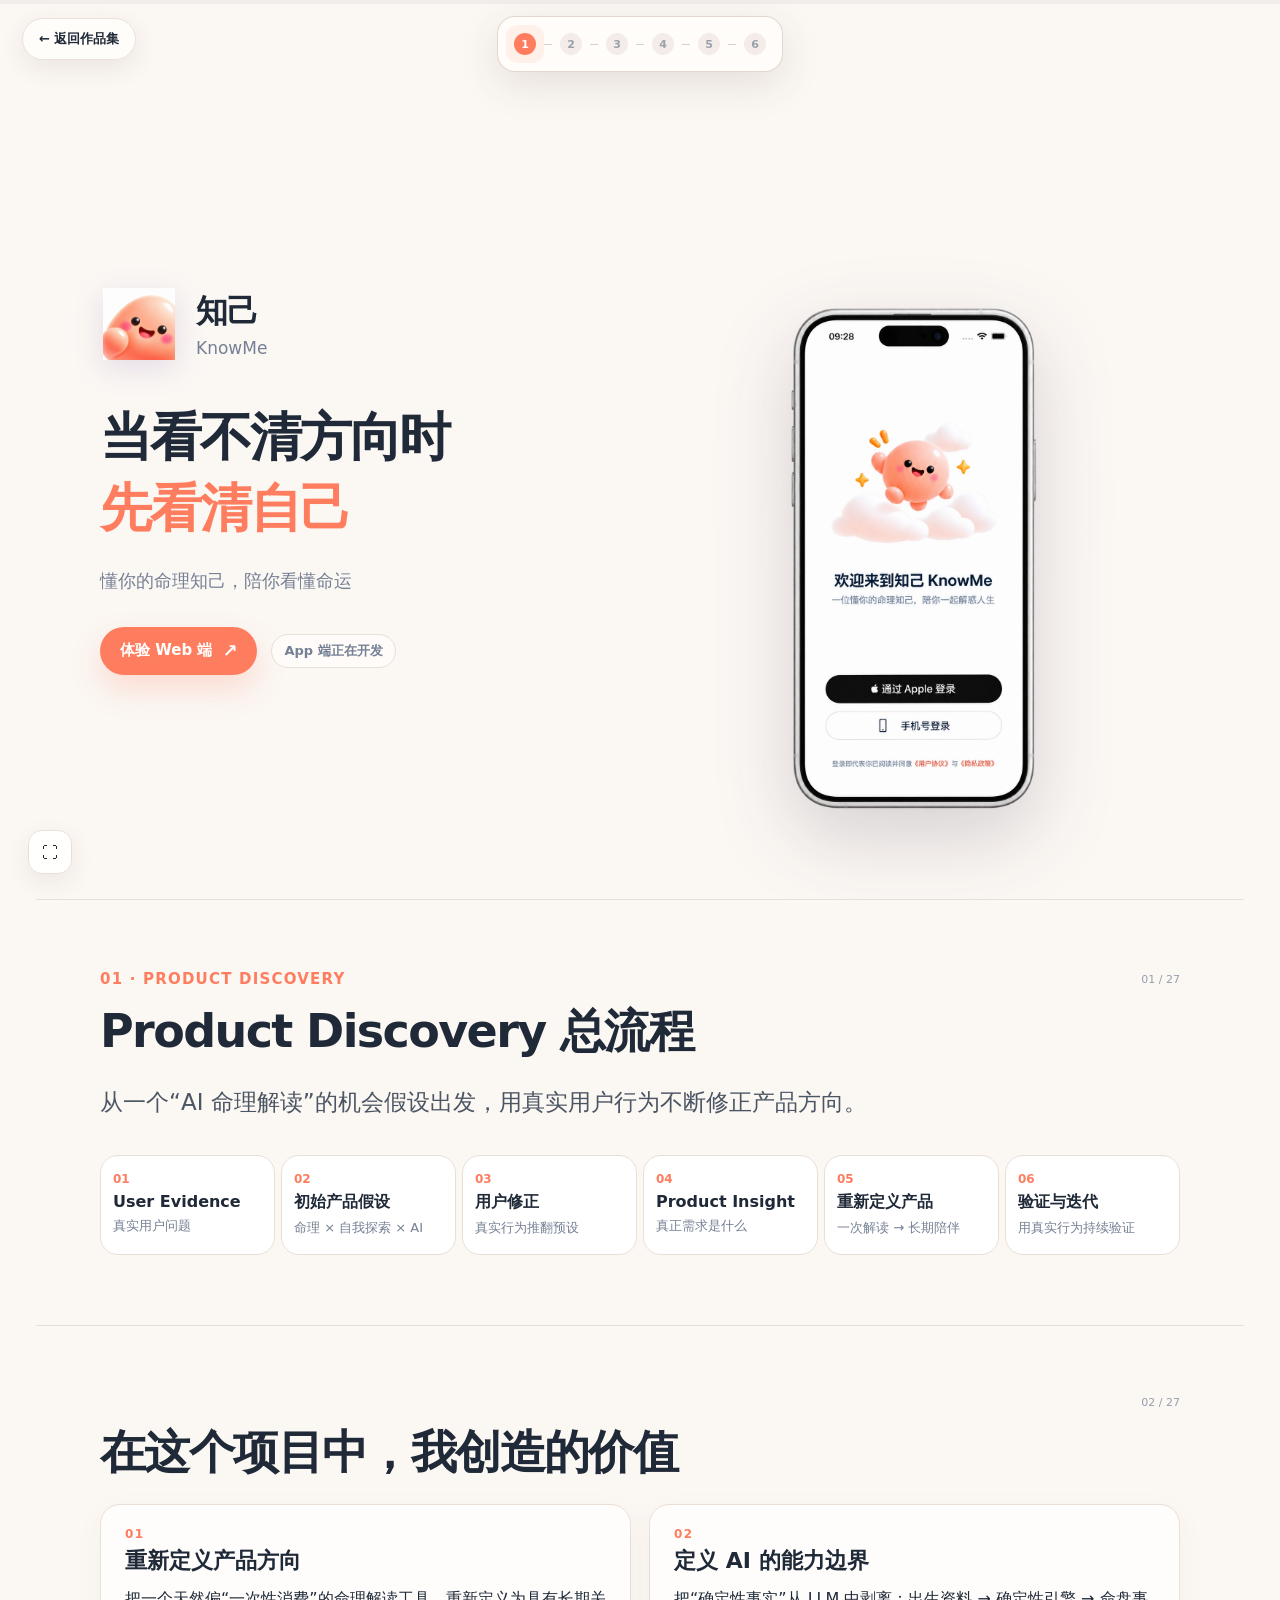
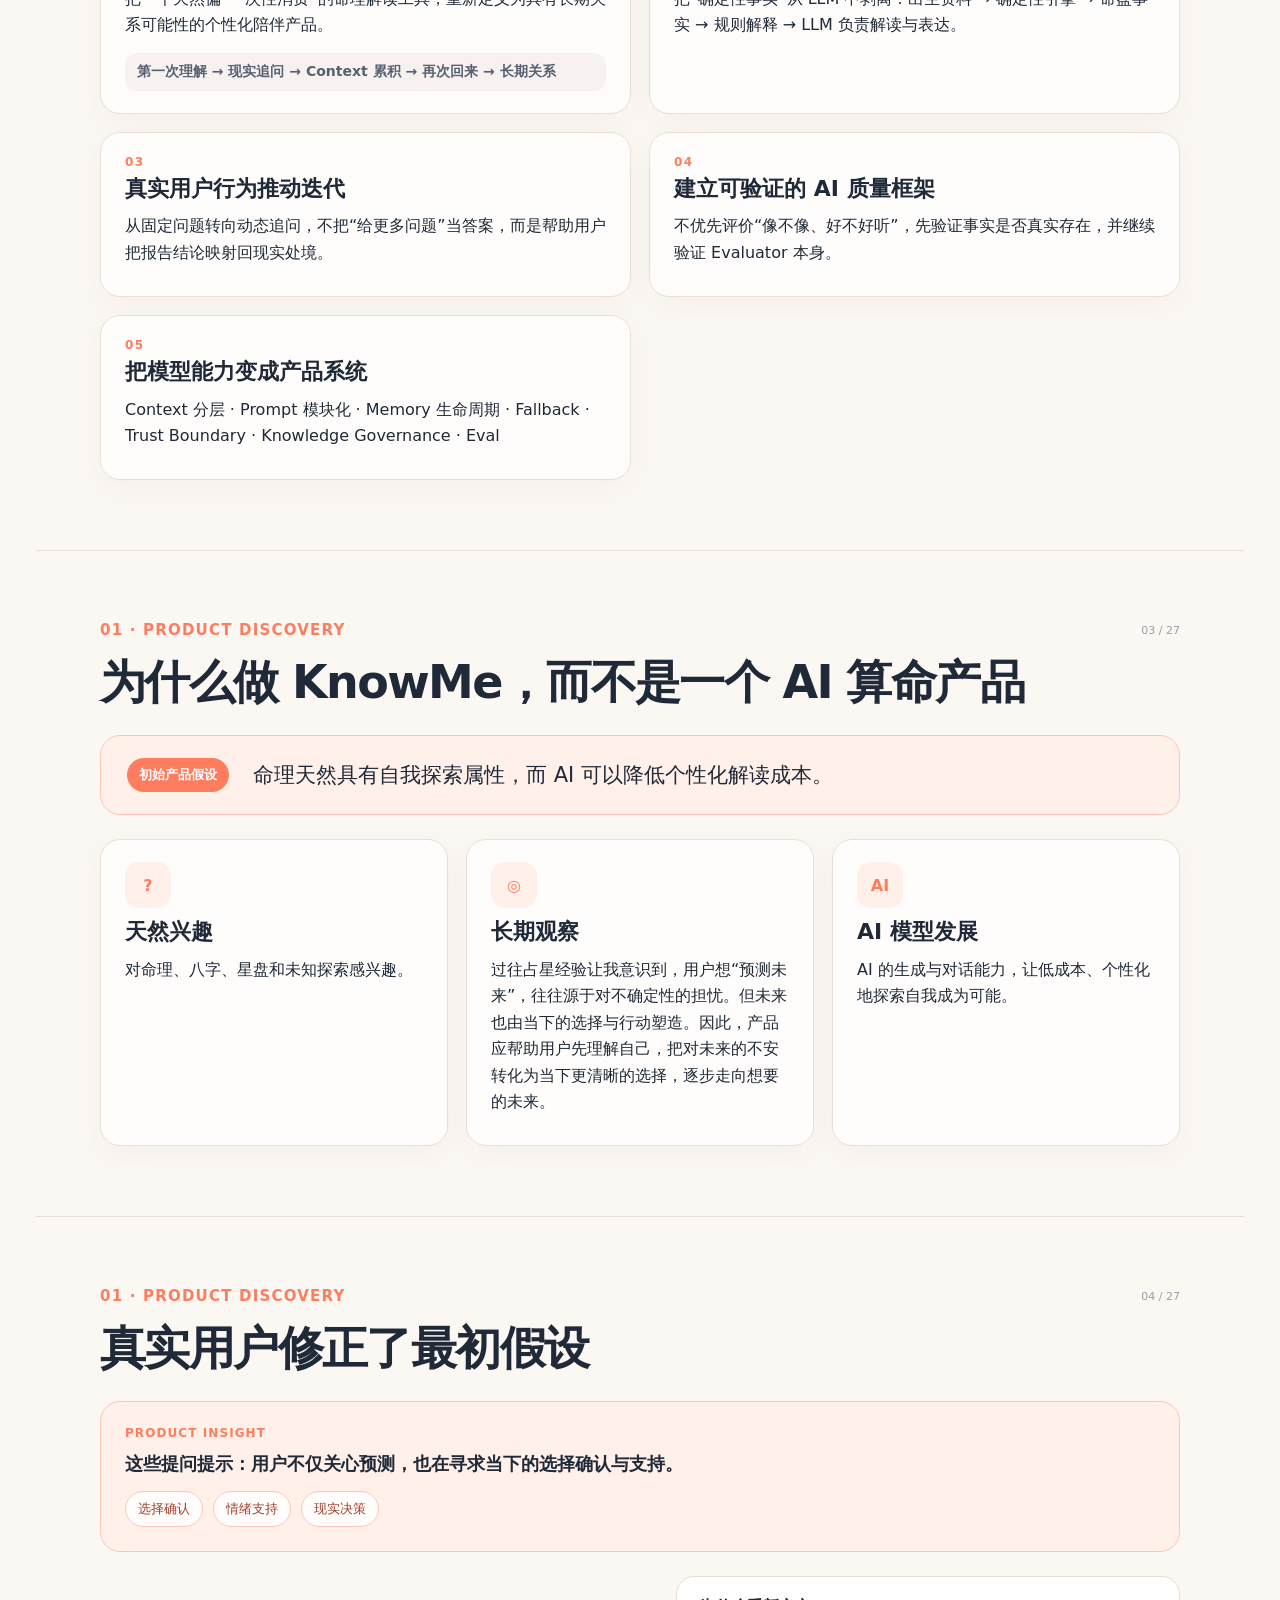
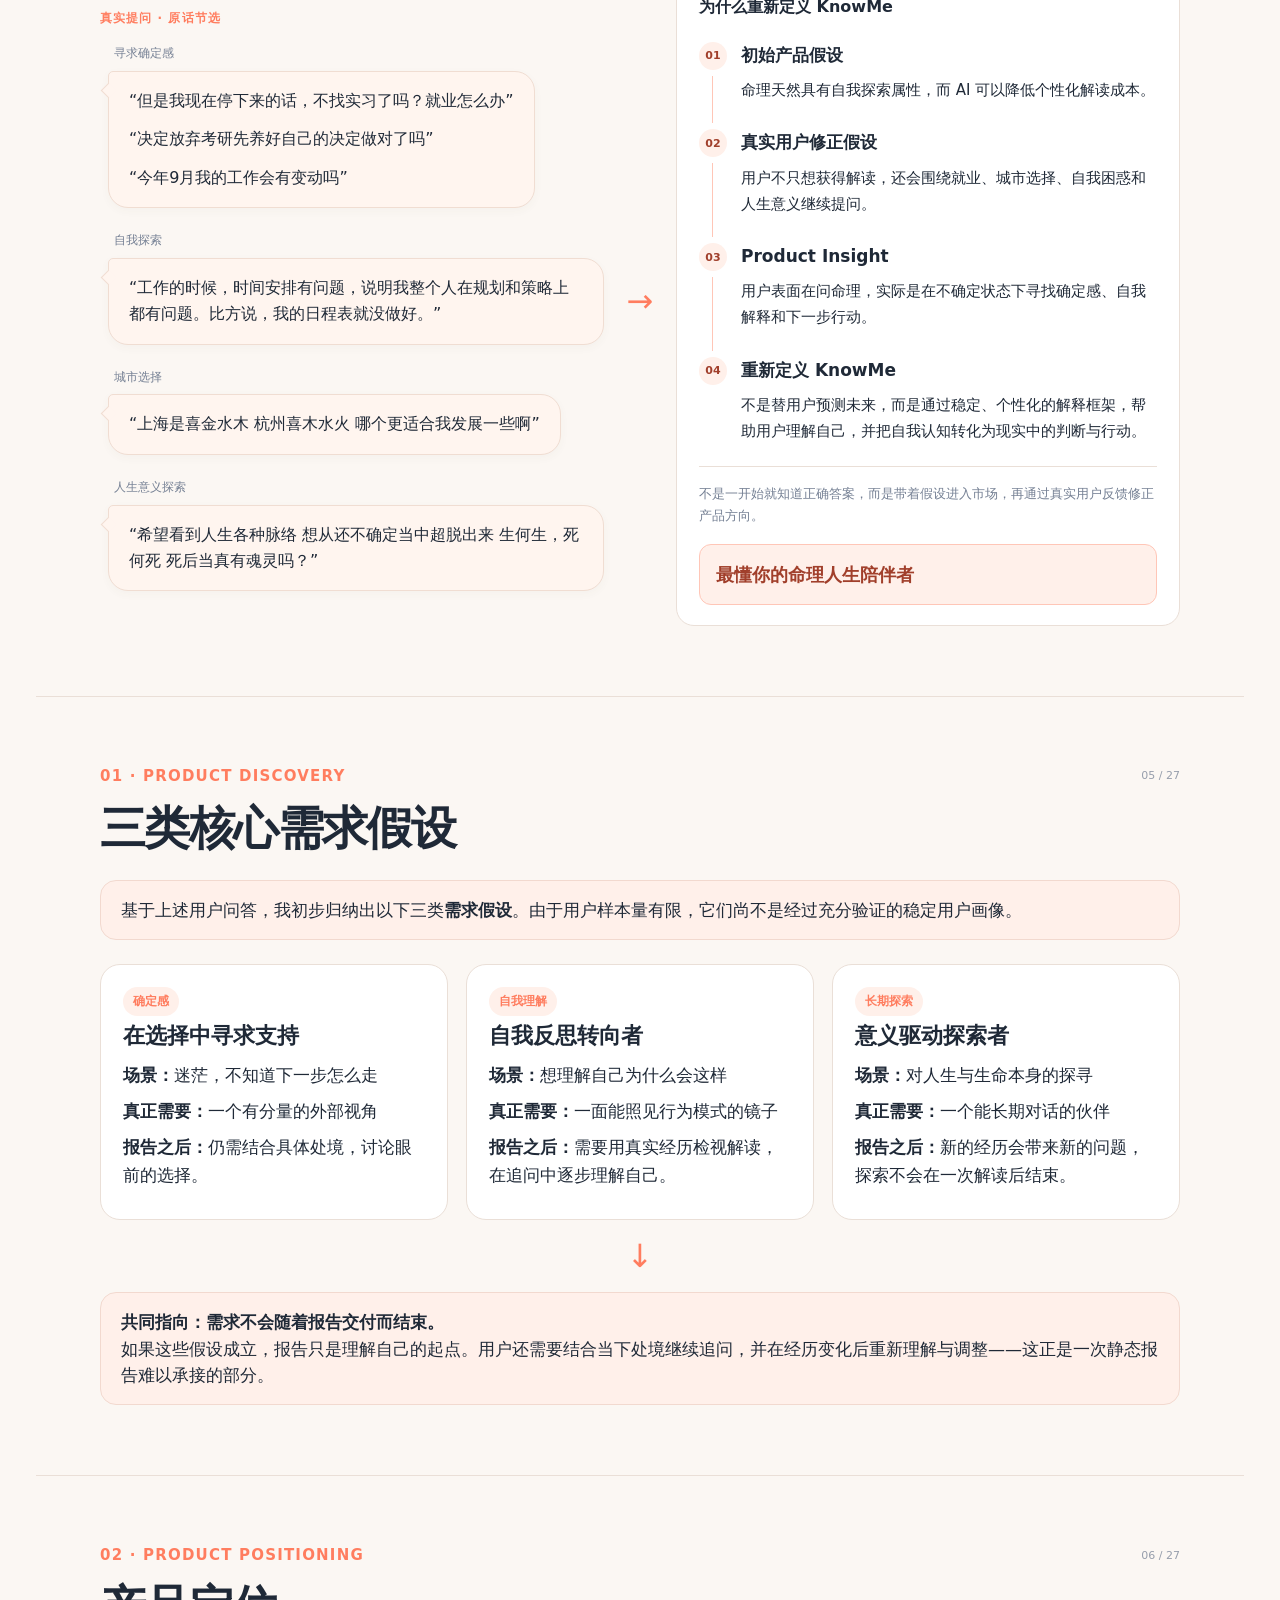
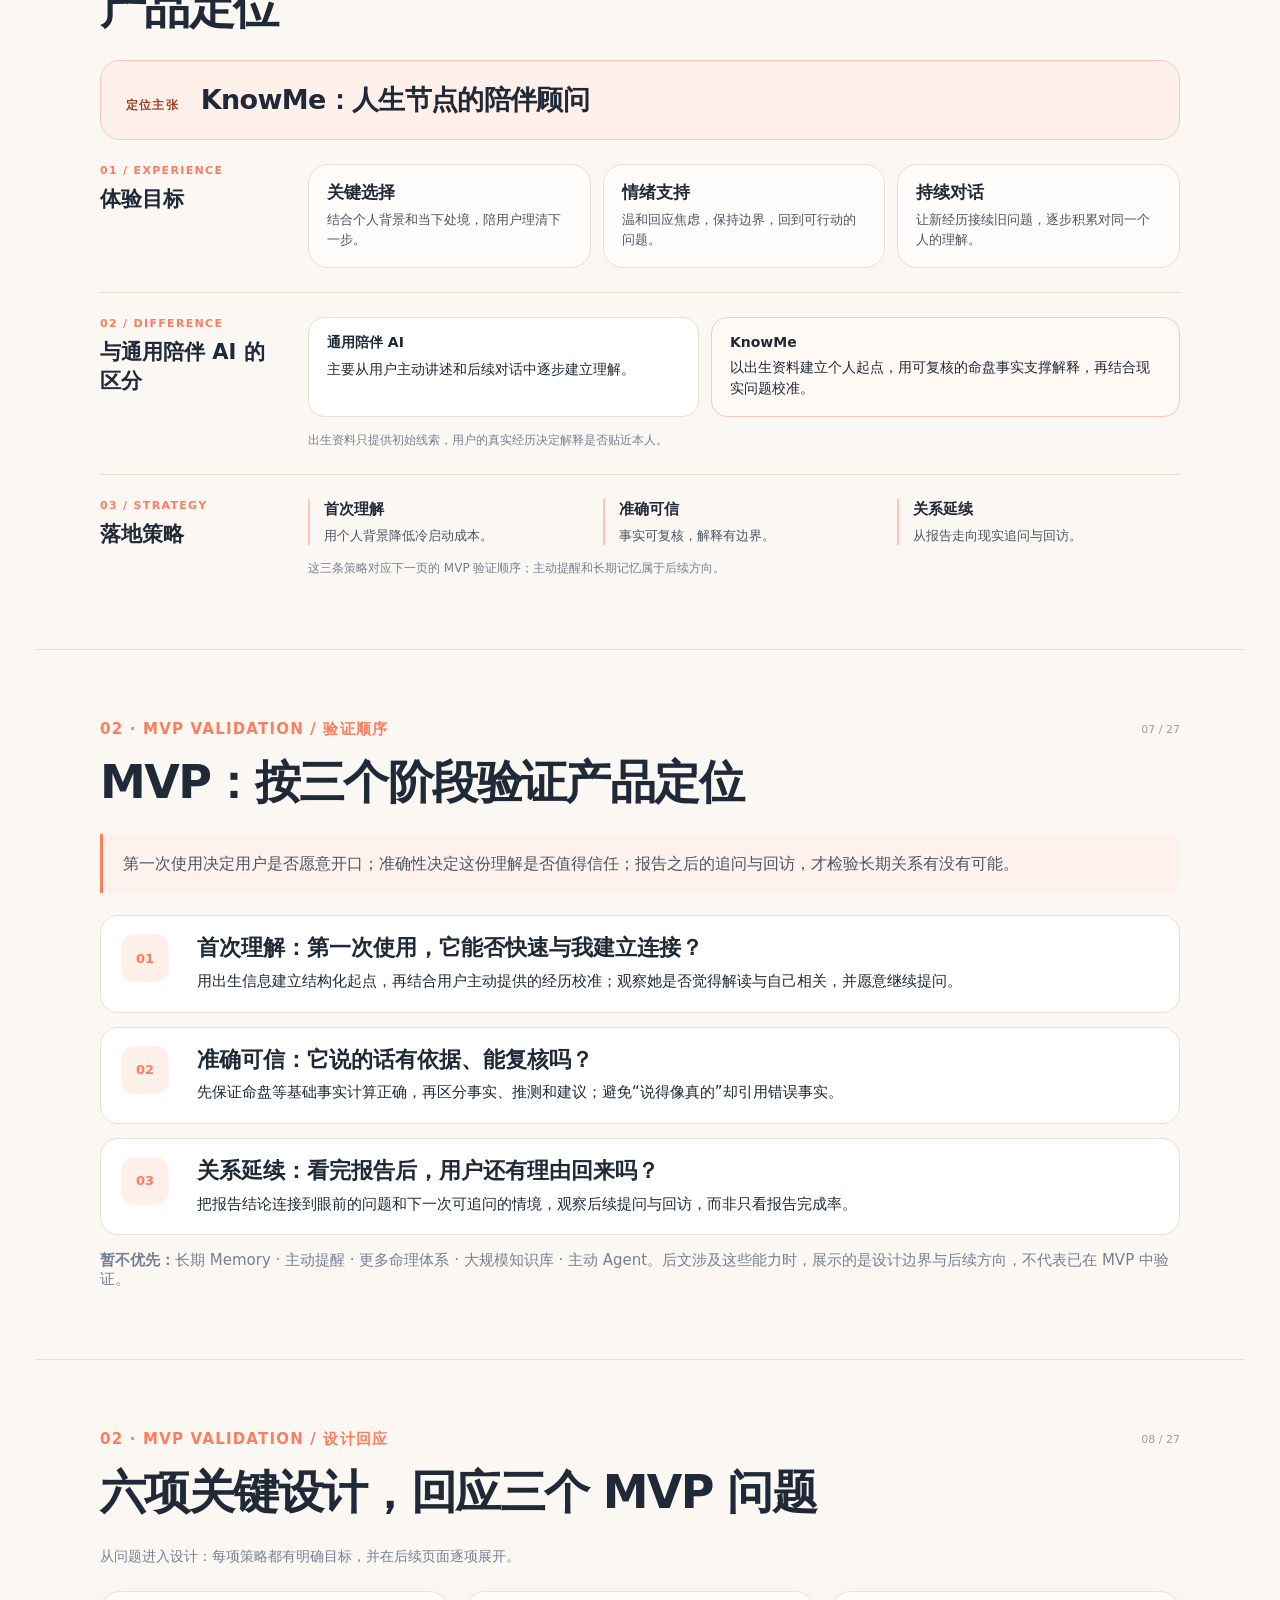
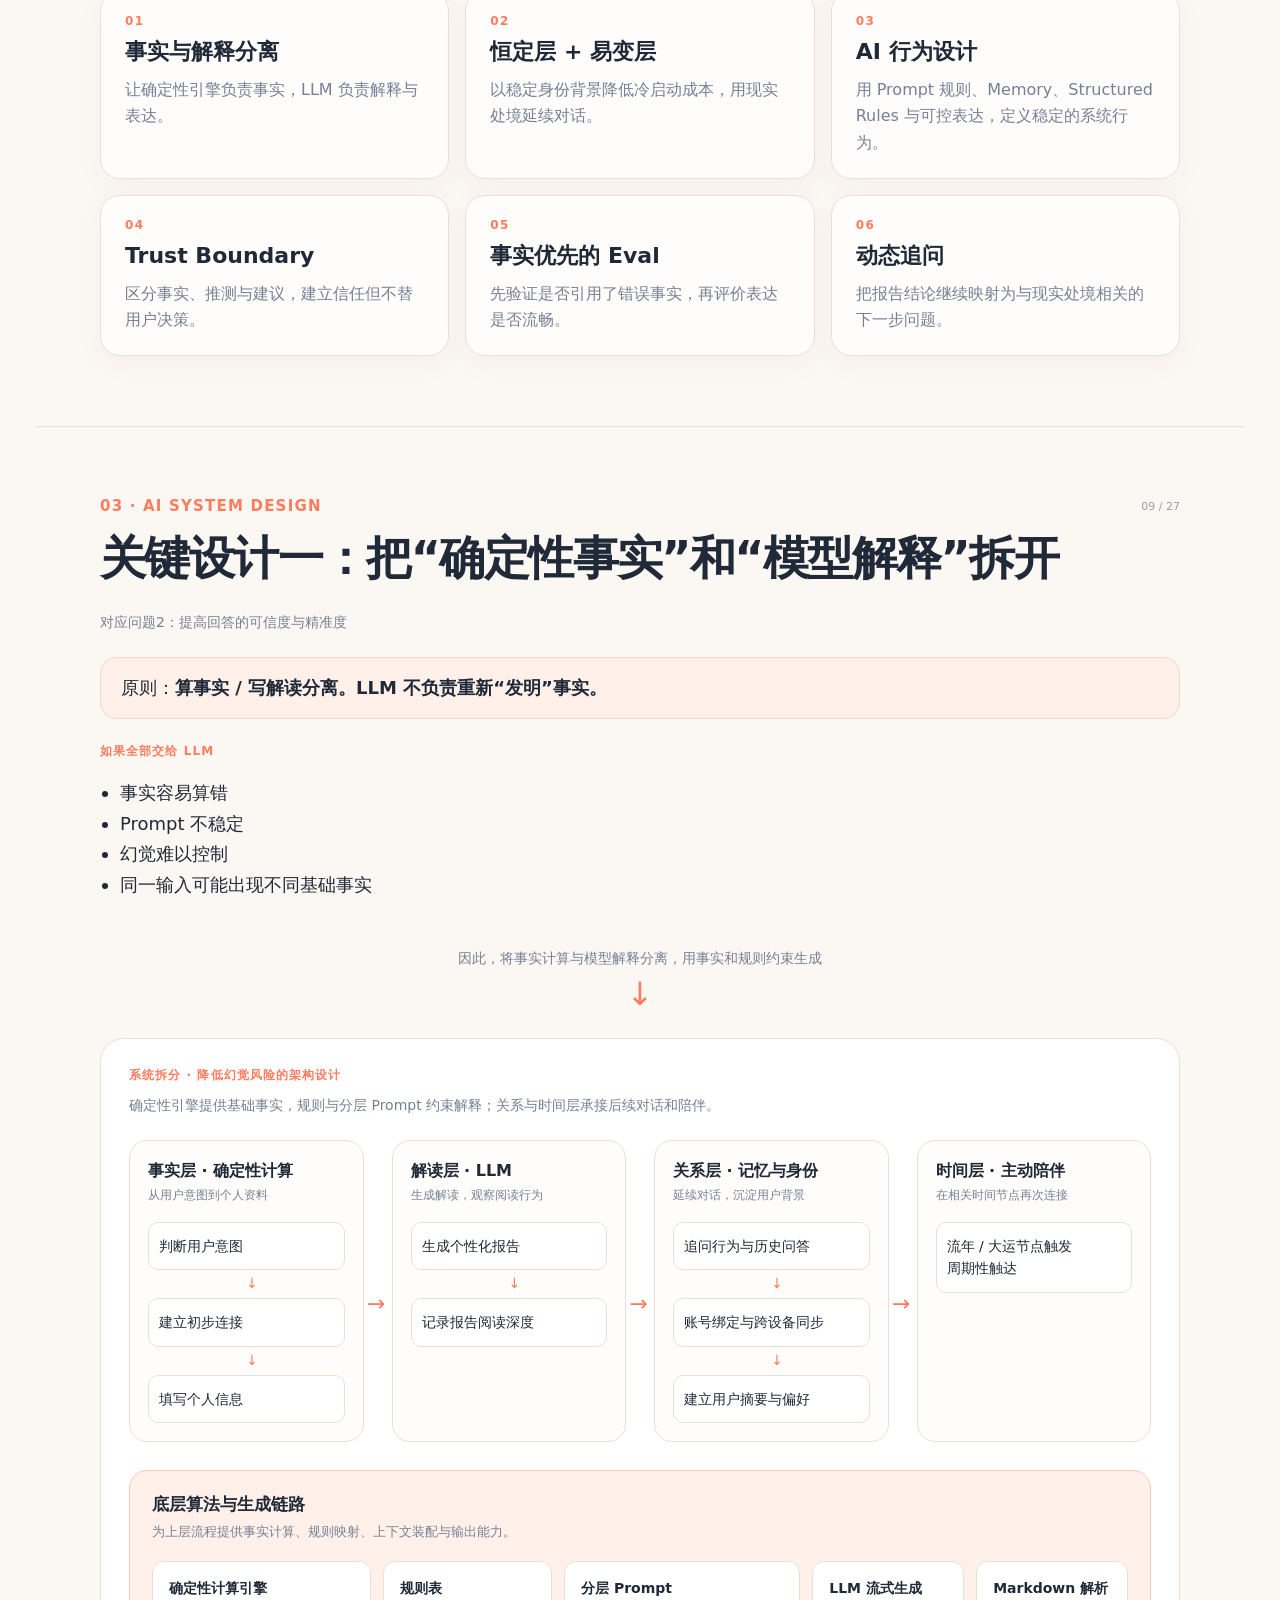
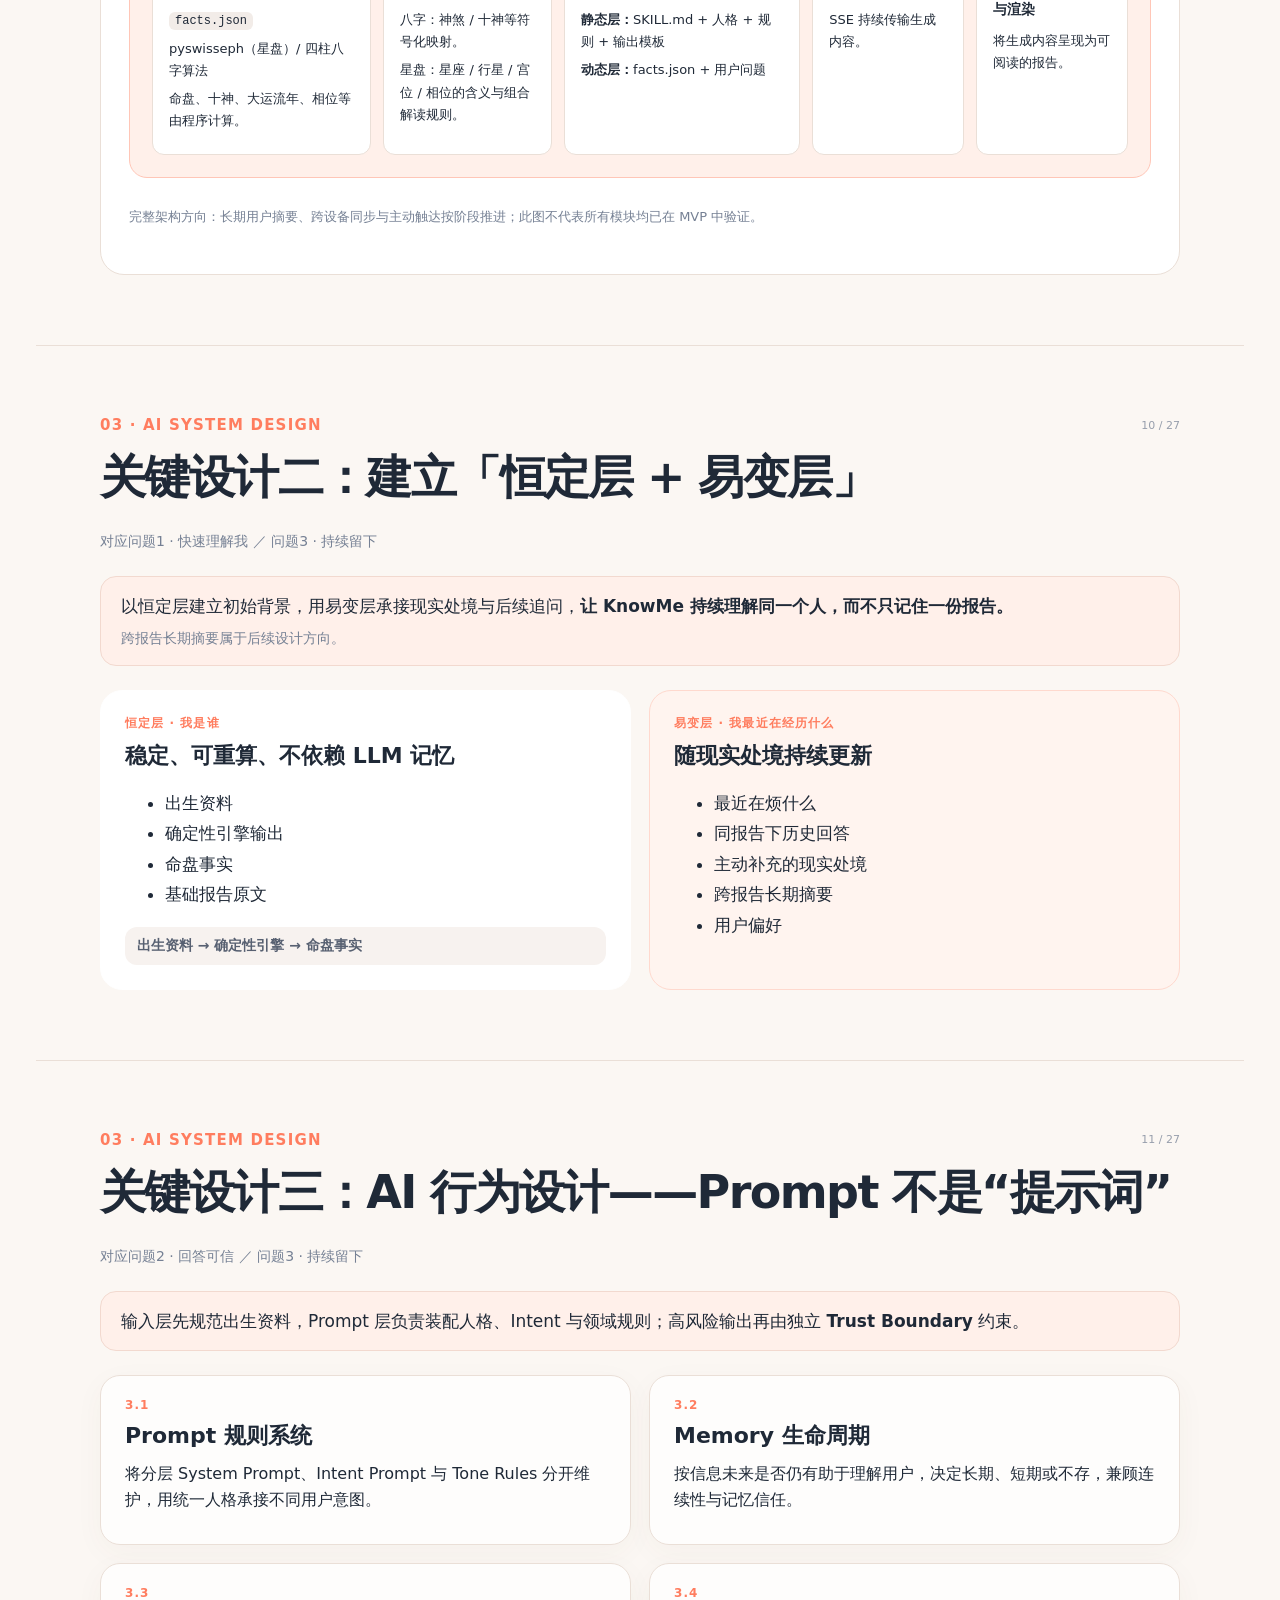
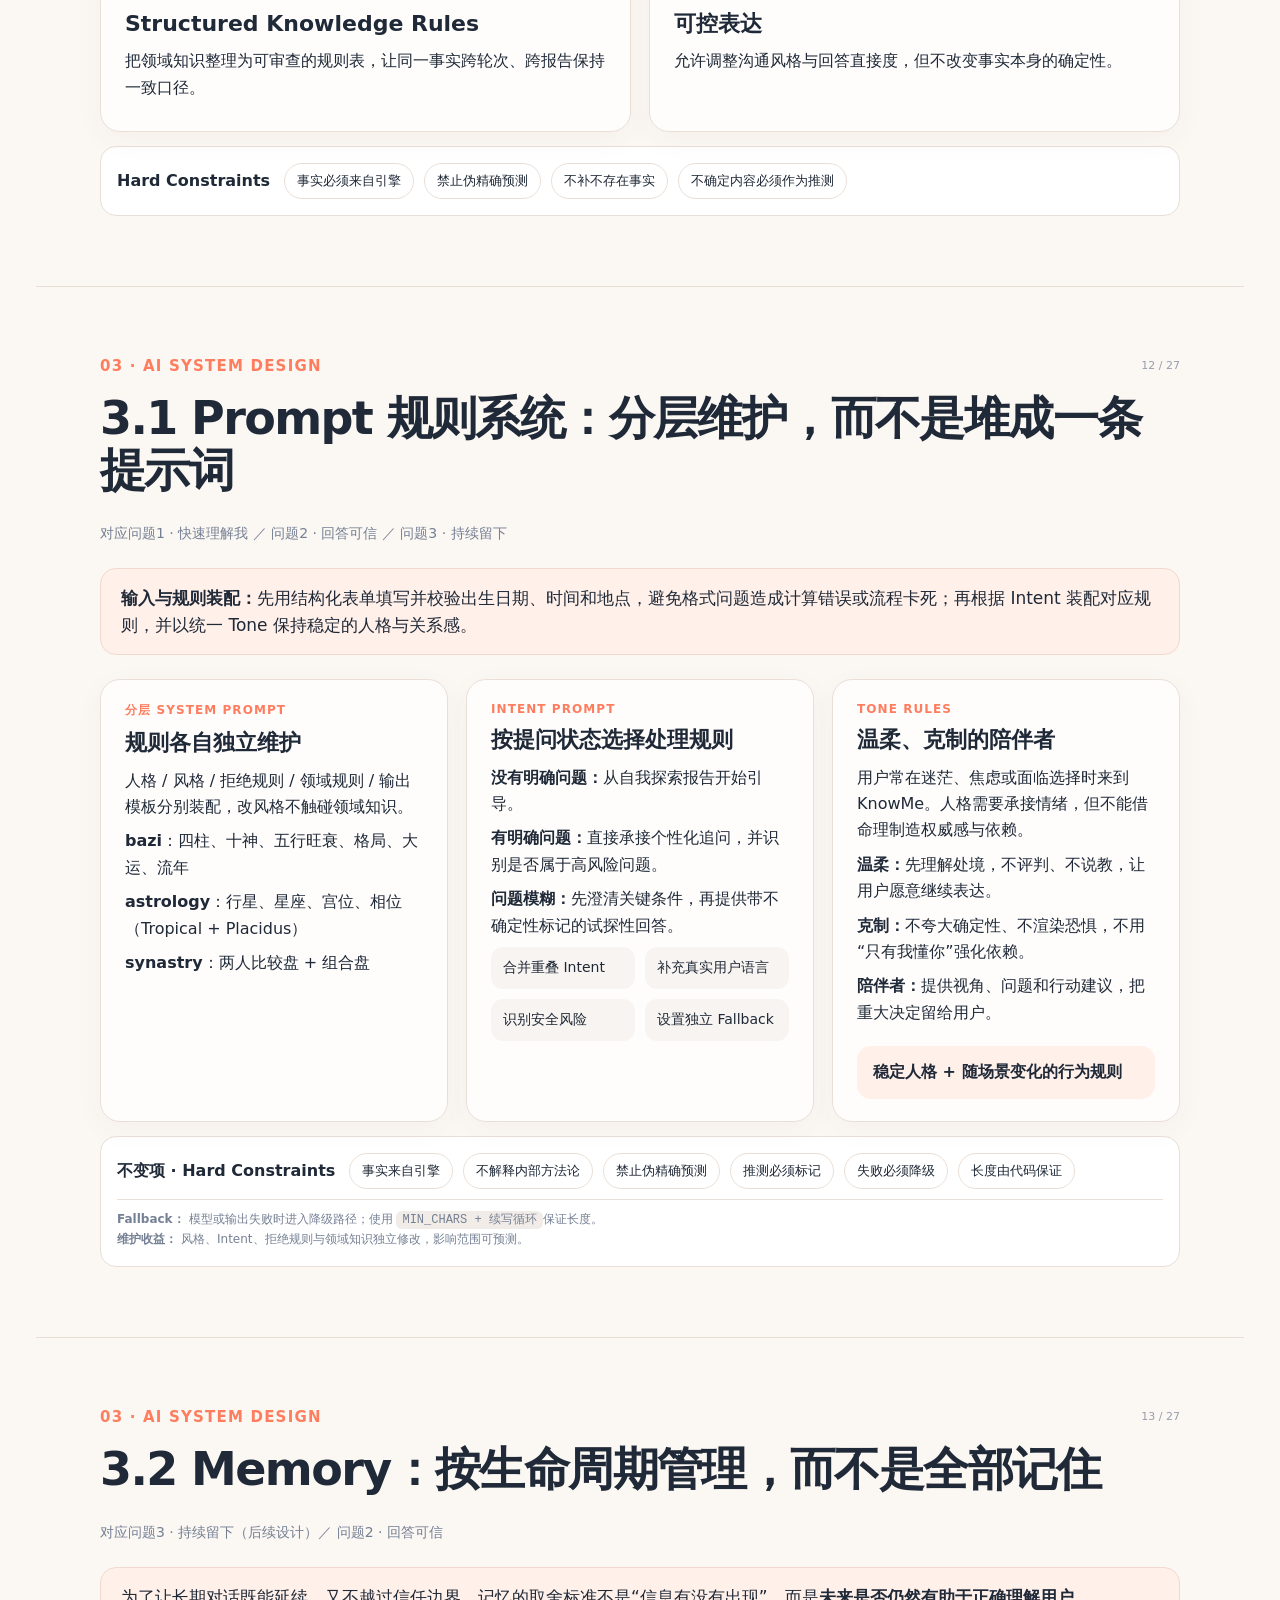
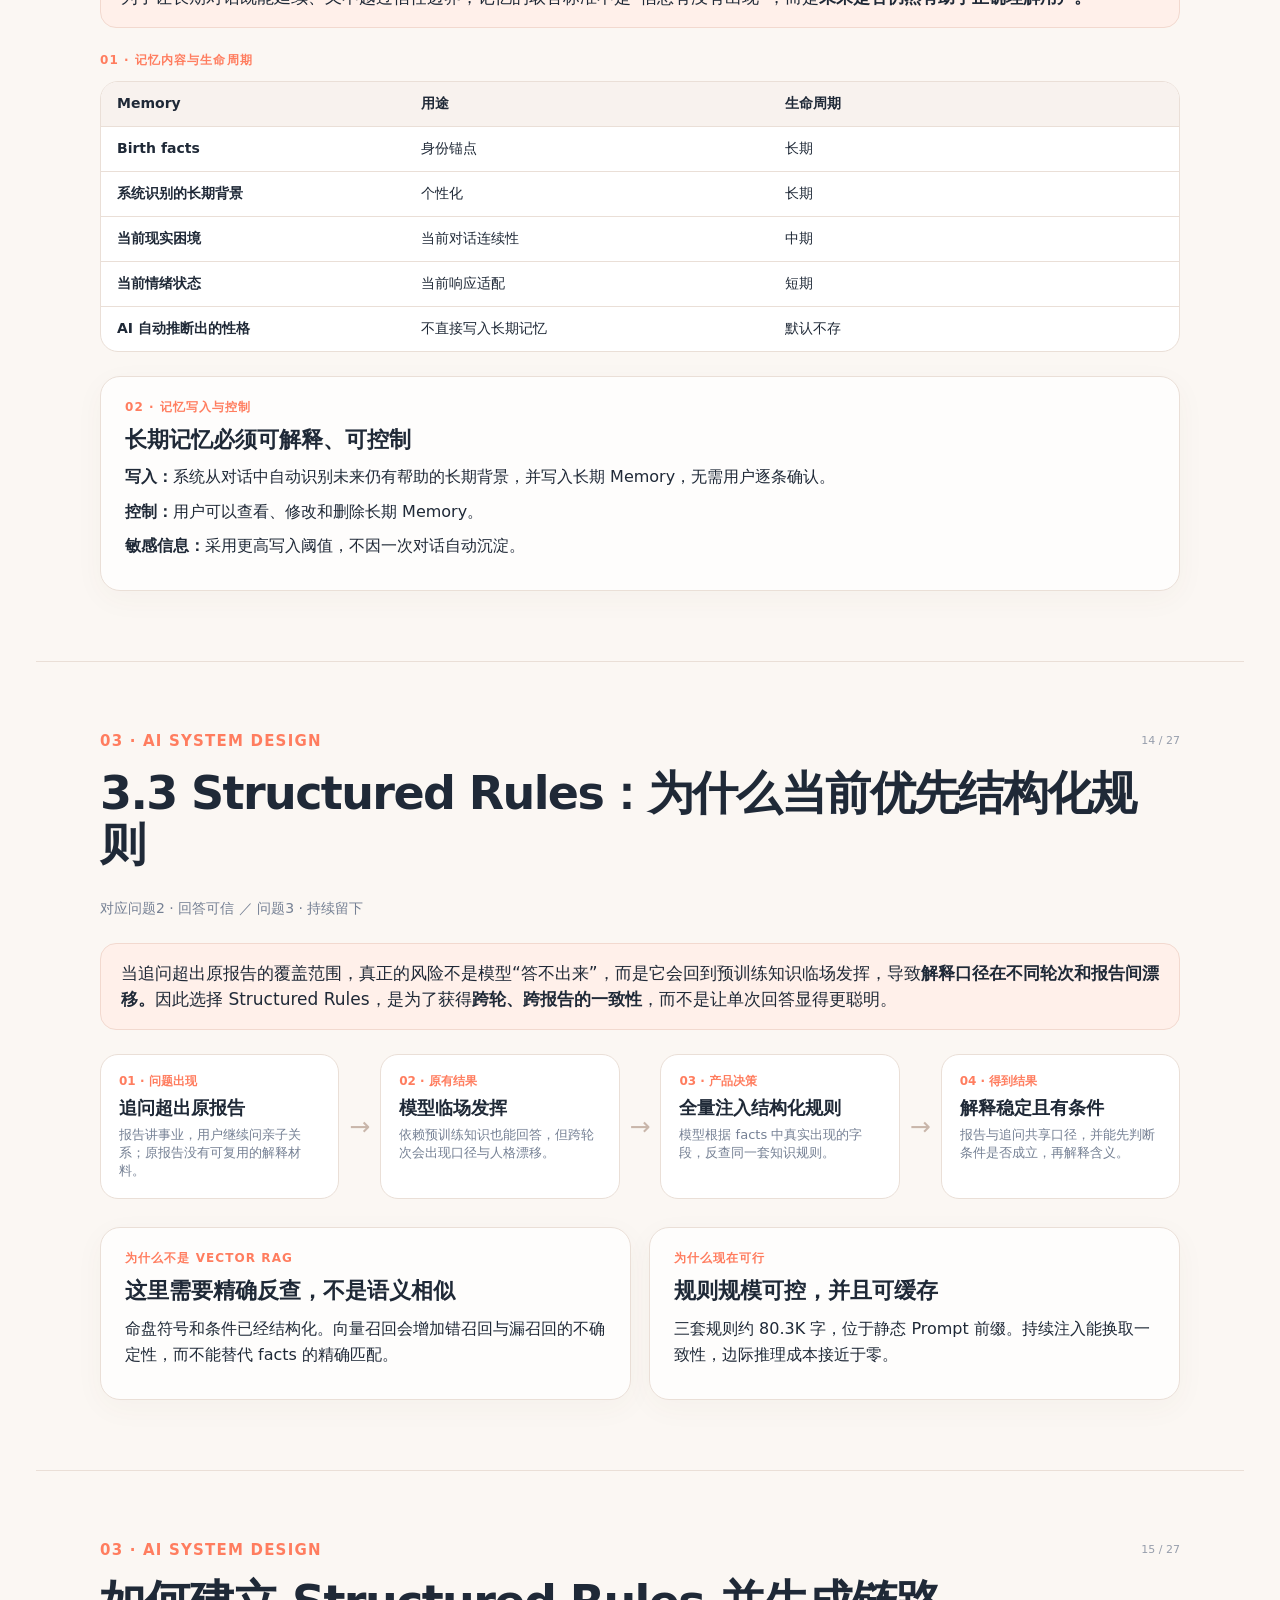
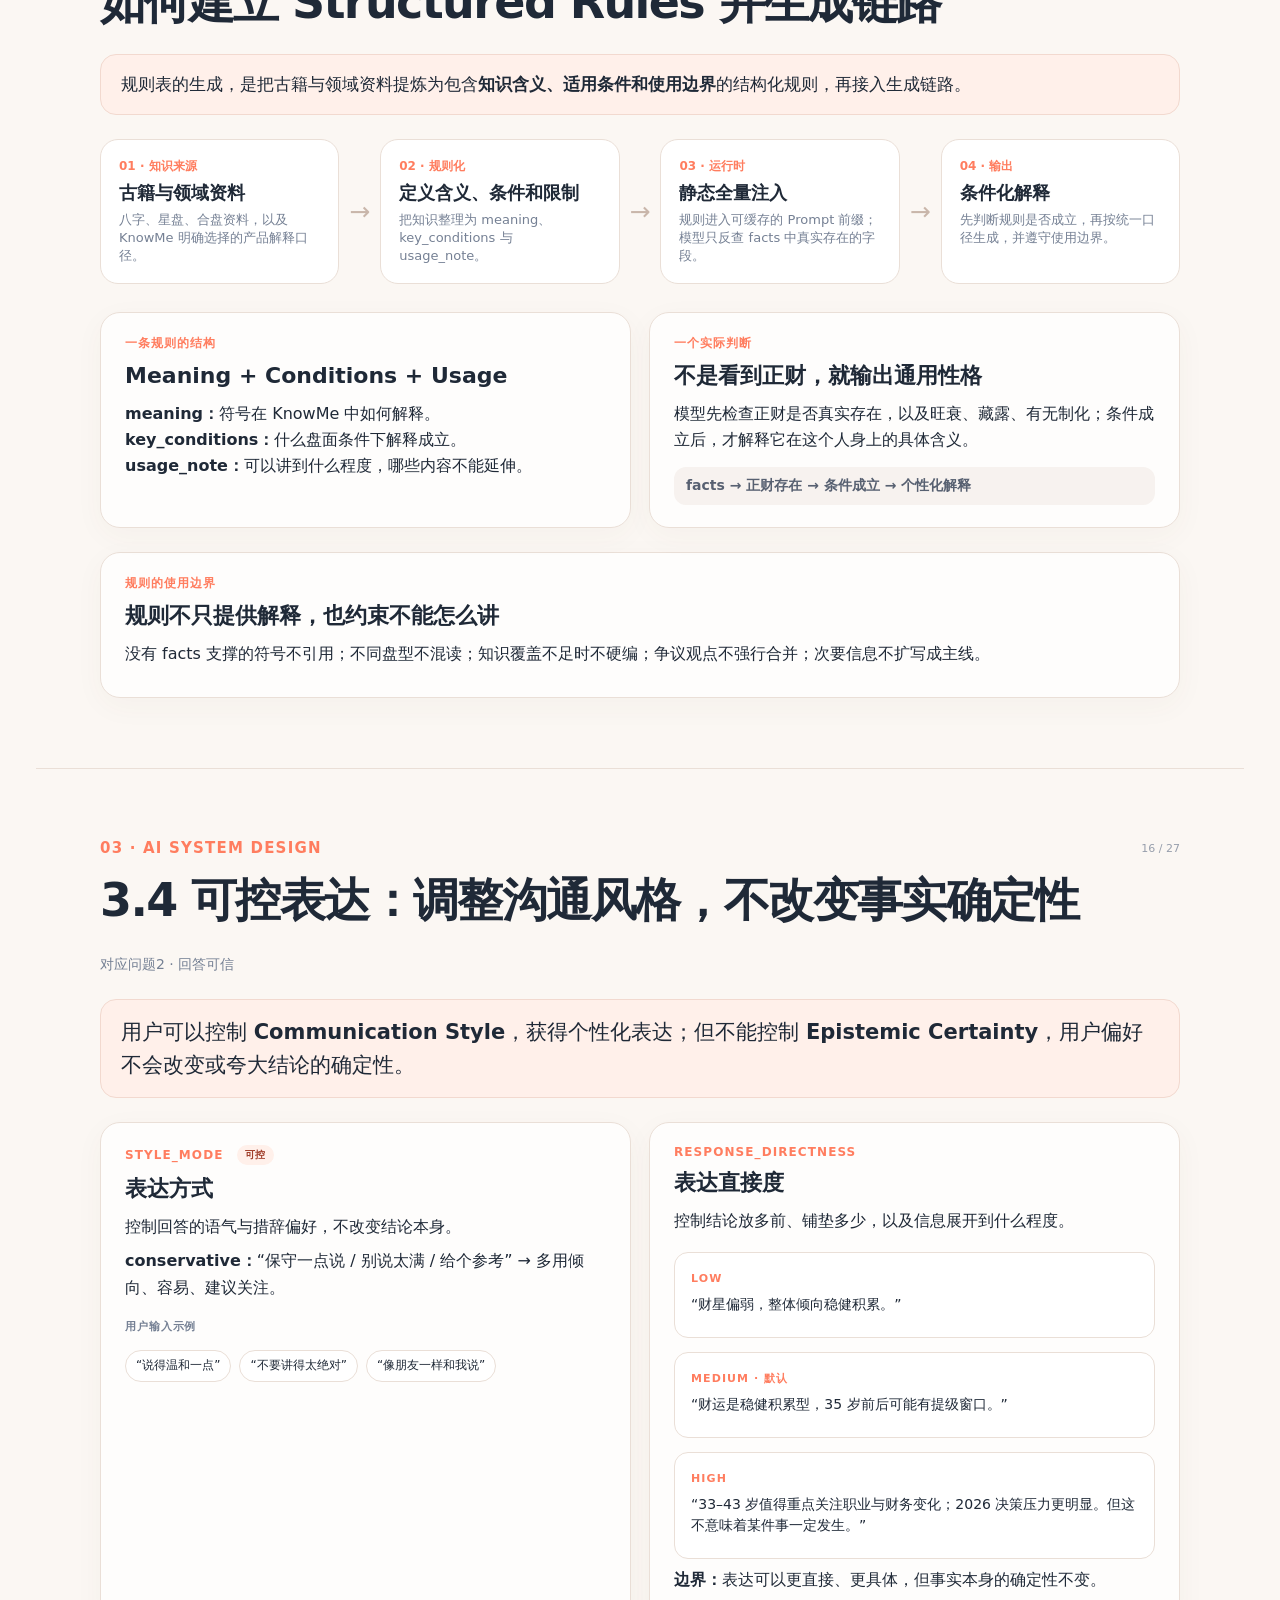
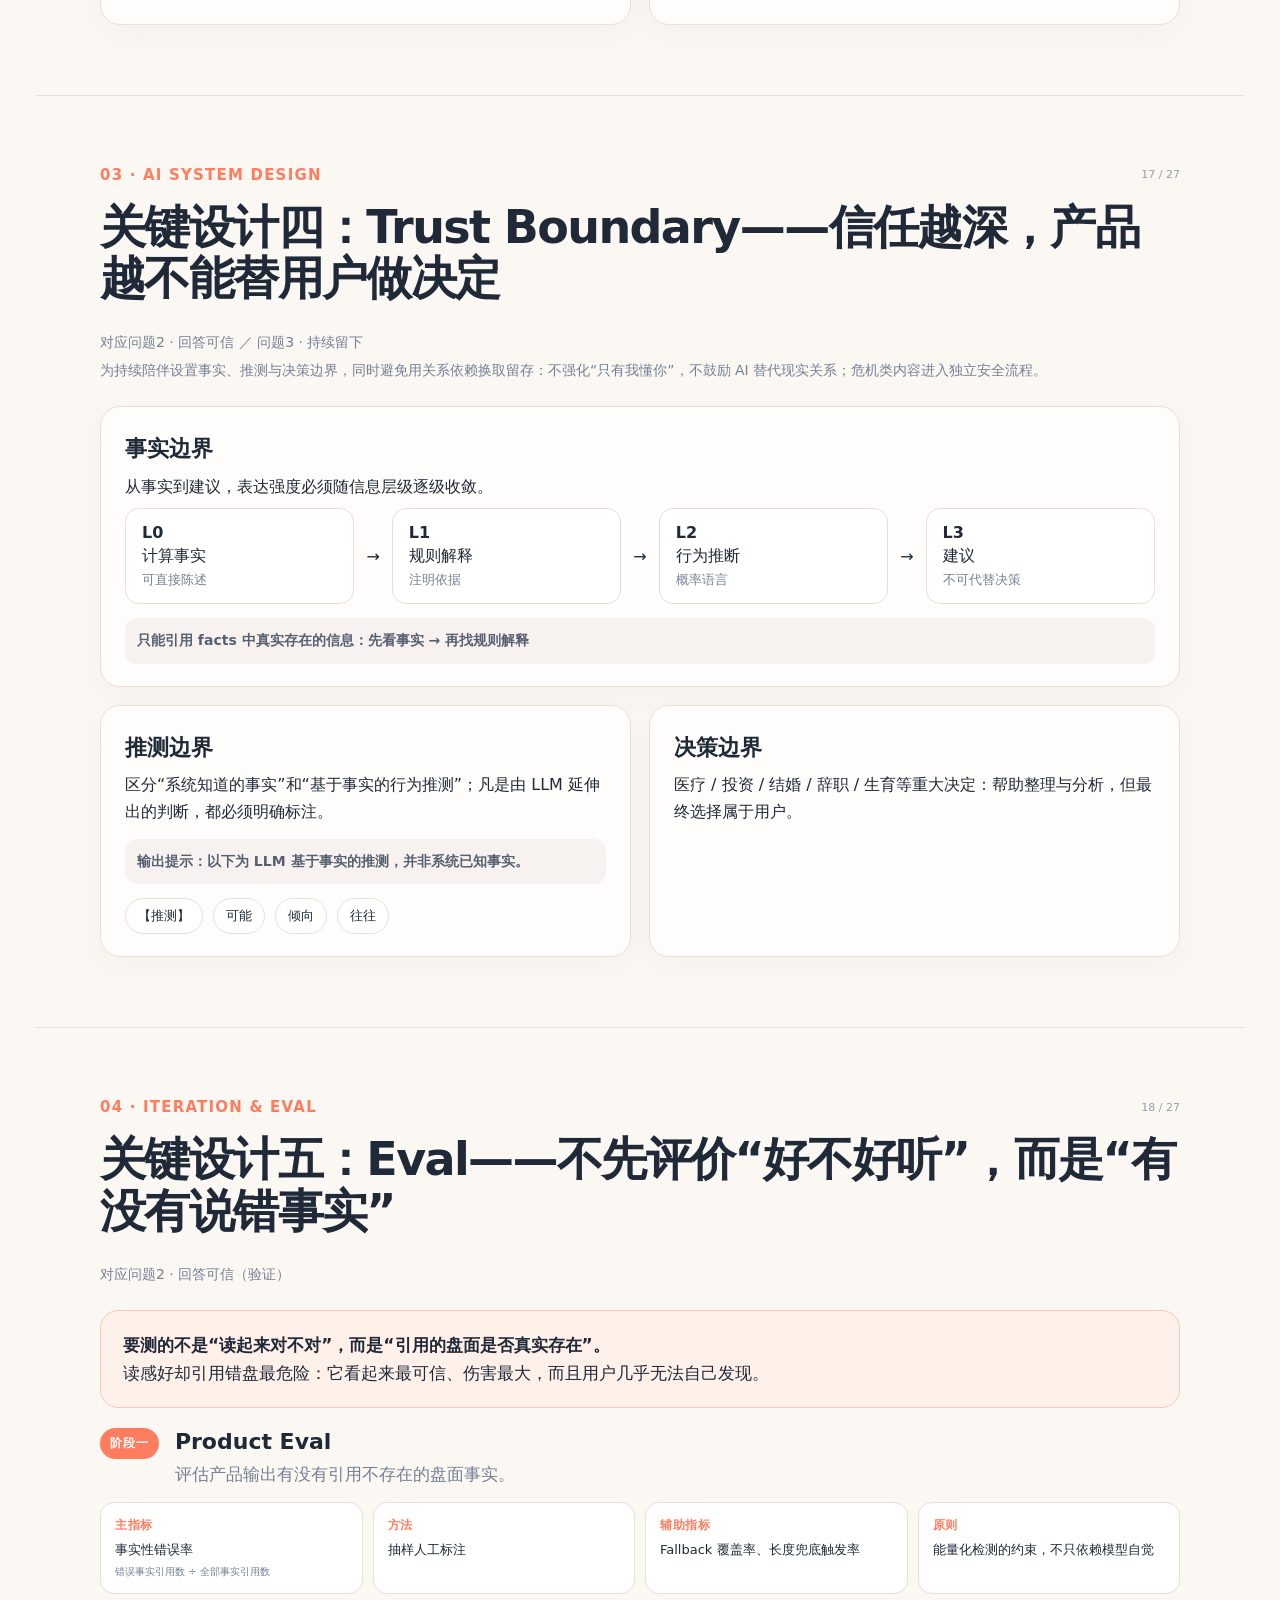
==== commit ef9fc6cc: "Keep case study return controls visible" ====
--- a/projects/knowme/index.html
+++ b/projects/knowme/index.html
@@ -443,12 +443,13 @@
 .portfolio-back:hover{transform:translateY(-1px);border-color:var(--accent-border);box-shadow:0 10px 30px rgba(74,54,42,.13)}
 .portfolio-back:focus-visible{outline:3px solid rgba(255,125,95,.28);outline-offset:3px}
 .is-embedded .portfolio-back{display:none!important}
-@media(max-width:700px){.portfolio-back{top:12px;left:12px;min-height:38px;padding:0 13px;font-size:12px}}
+@media(max-width:700px){.portfolio-back{top:12px;left:12px;min-height:38px;padding:0 10px;font-size:11px}.stagebar{left:auto;right:12px;transform:none}}
+@media(max-width:350px){.stagebar{top:60px;left:50%;right:auto;transform:translateX(-50%)}.product-hero-inner{padding-top:150px}.slide-shell{padding-top:112px}}
 </style>
 </head>
 <body>
 
-<a class="portfolio-back" href="../../" aria-label="返回全部项目">← 全部项目</a>
+<a class="portfolio-back" href="../../" aria-label="返回作品集">← 返回作品集</a>
 
 <svg aria-hidden="true" style="position:absolute;width:0;height:0;overflow:hidden">
   <defs>
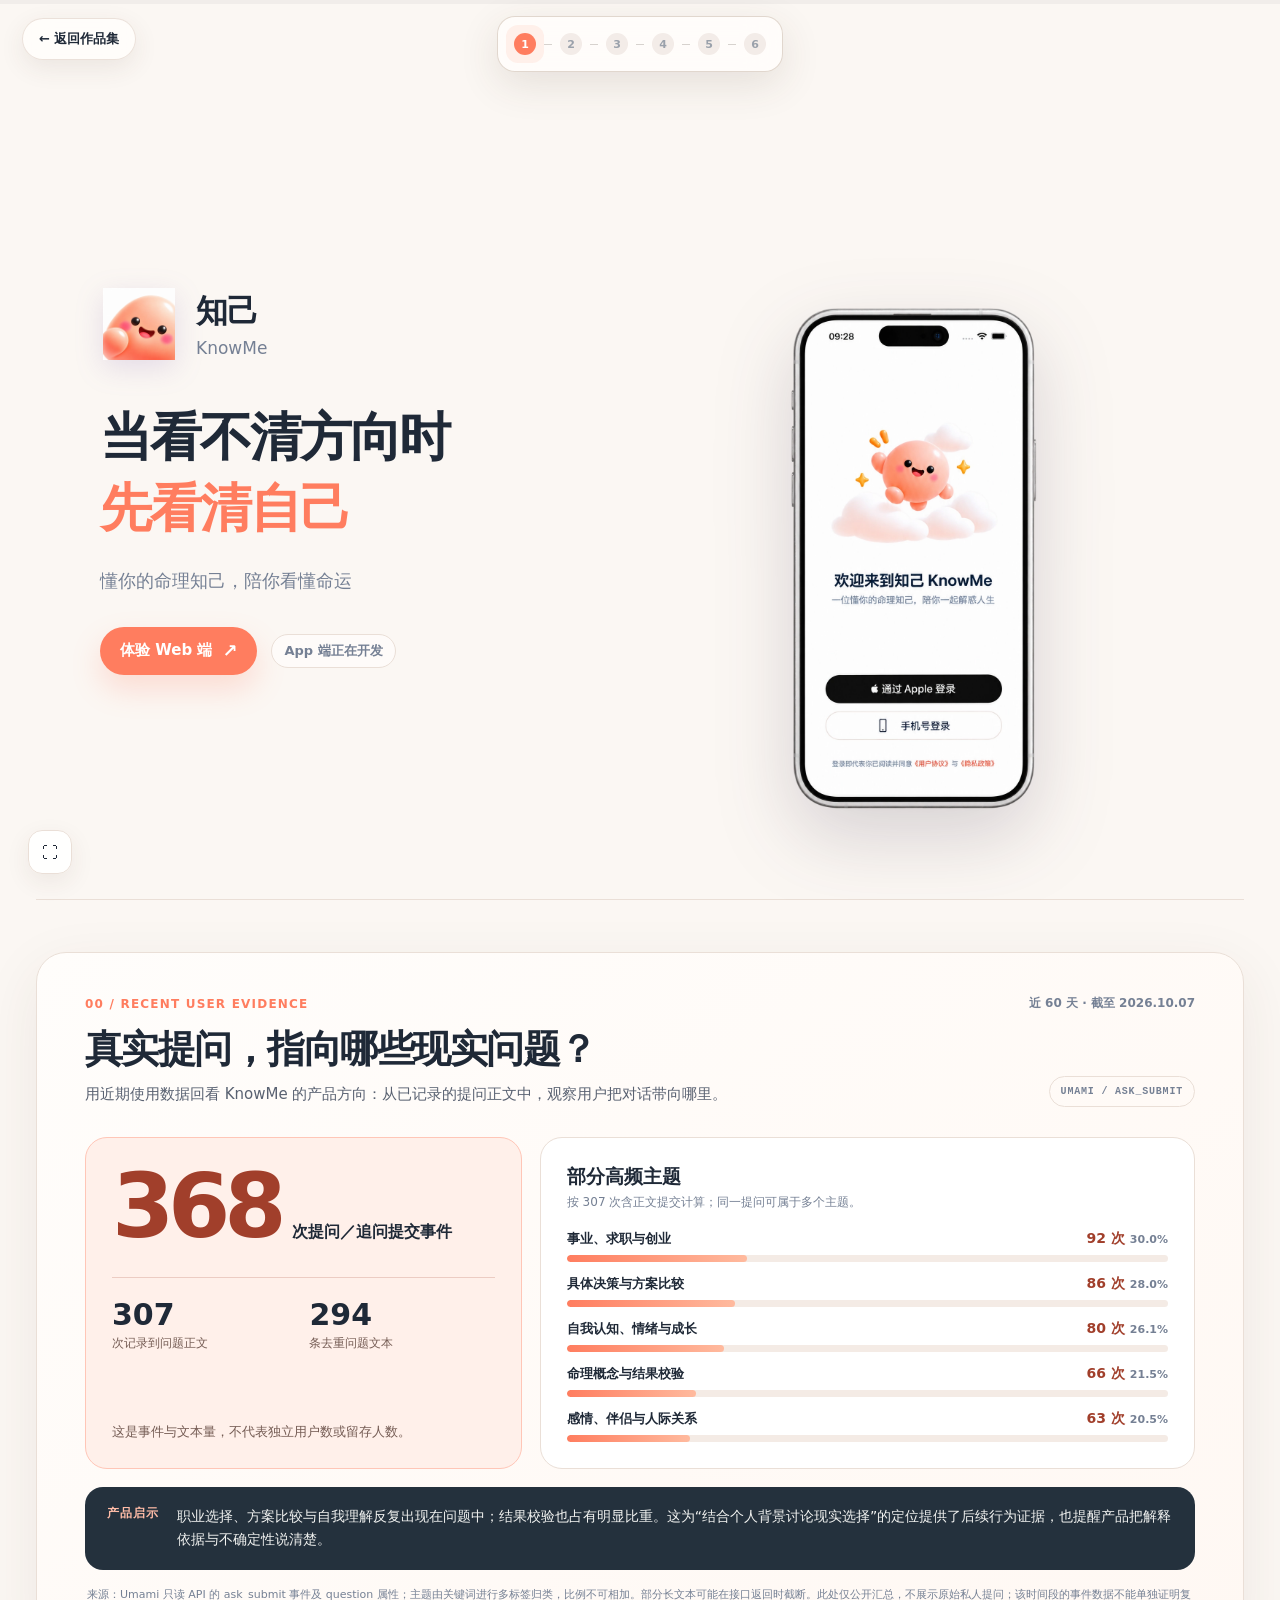
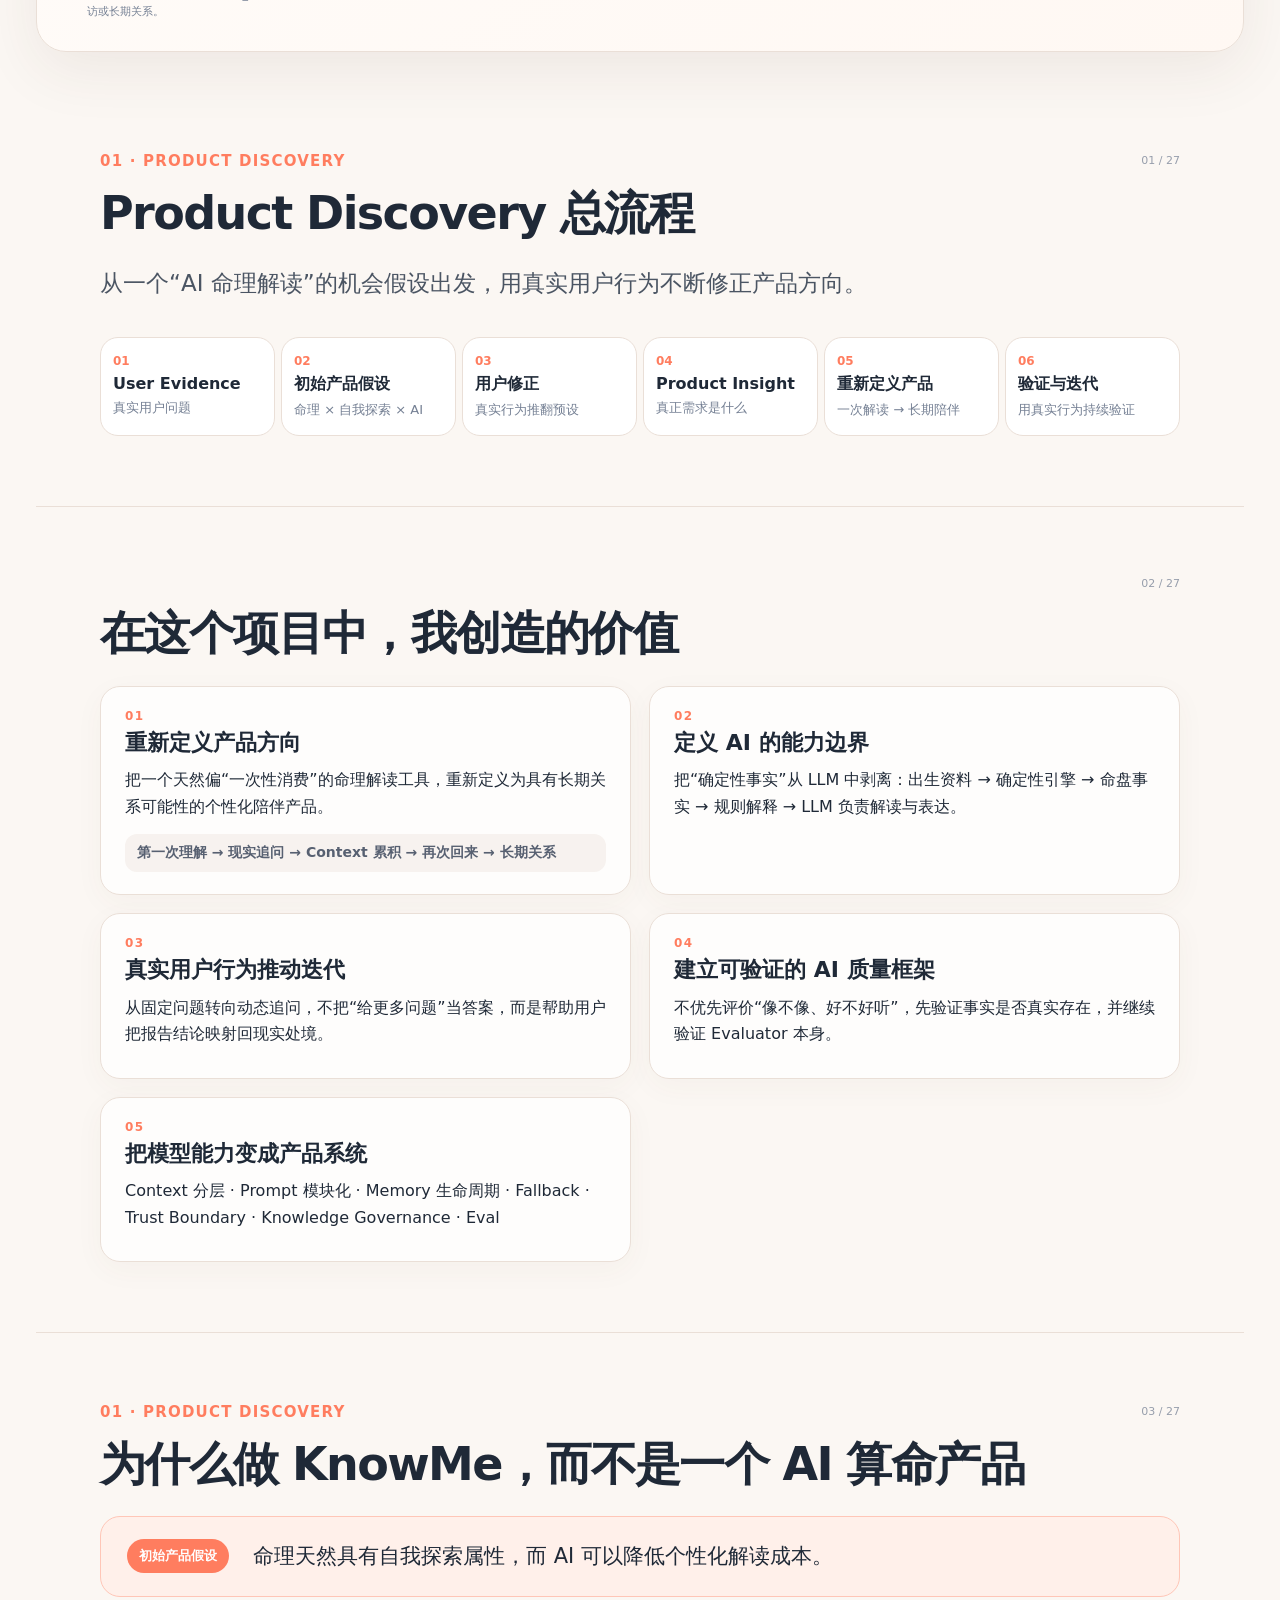
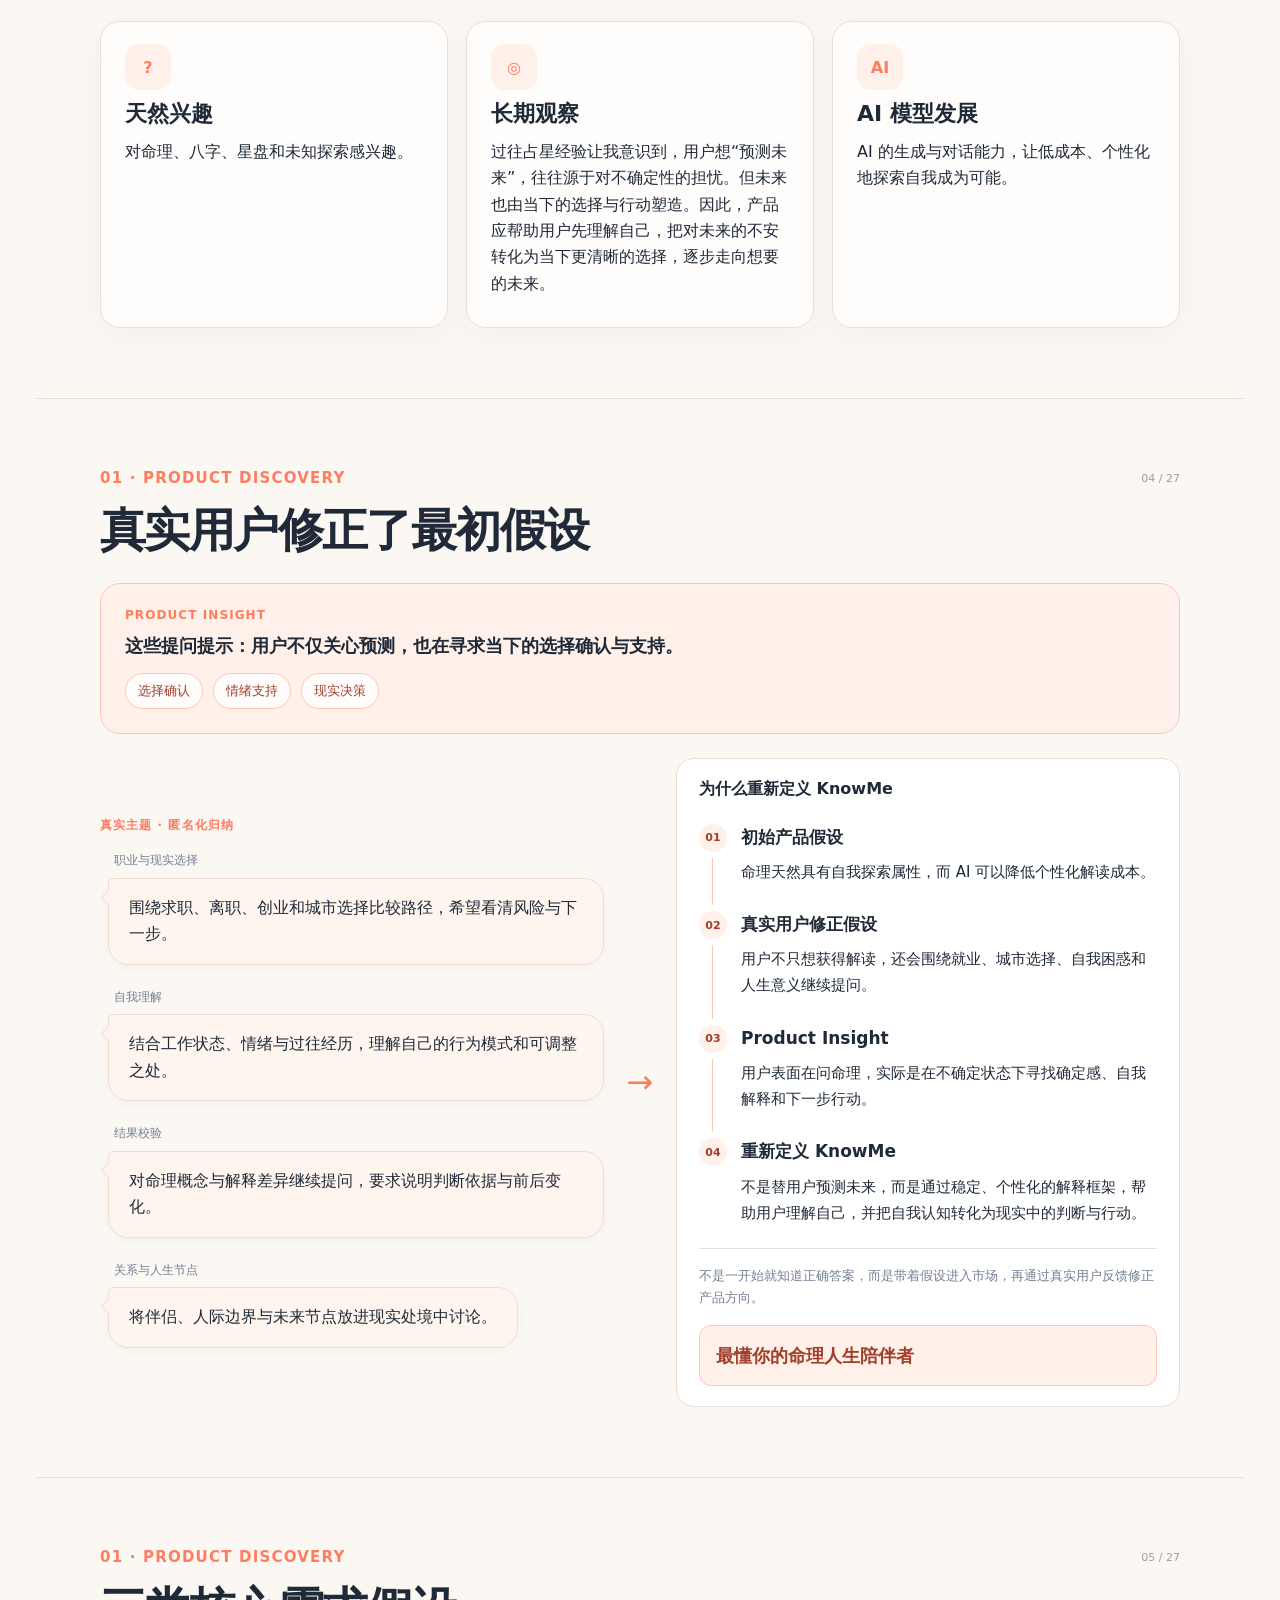
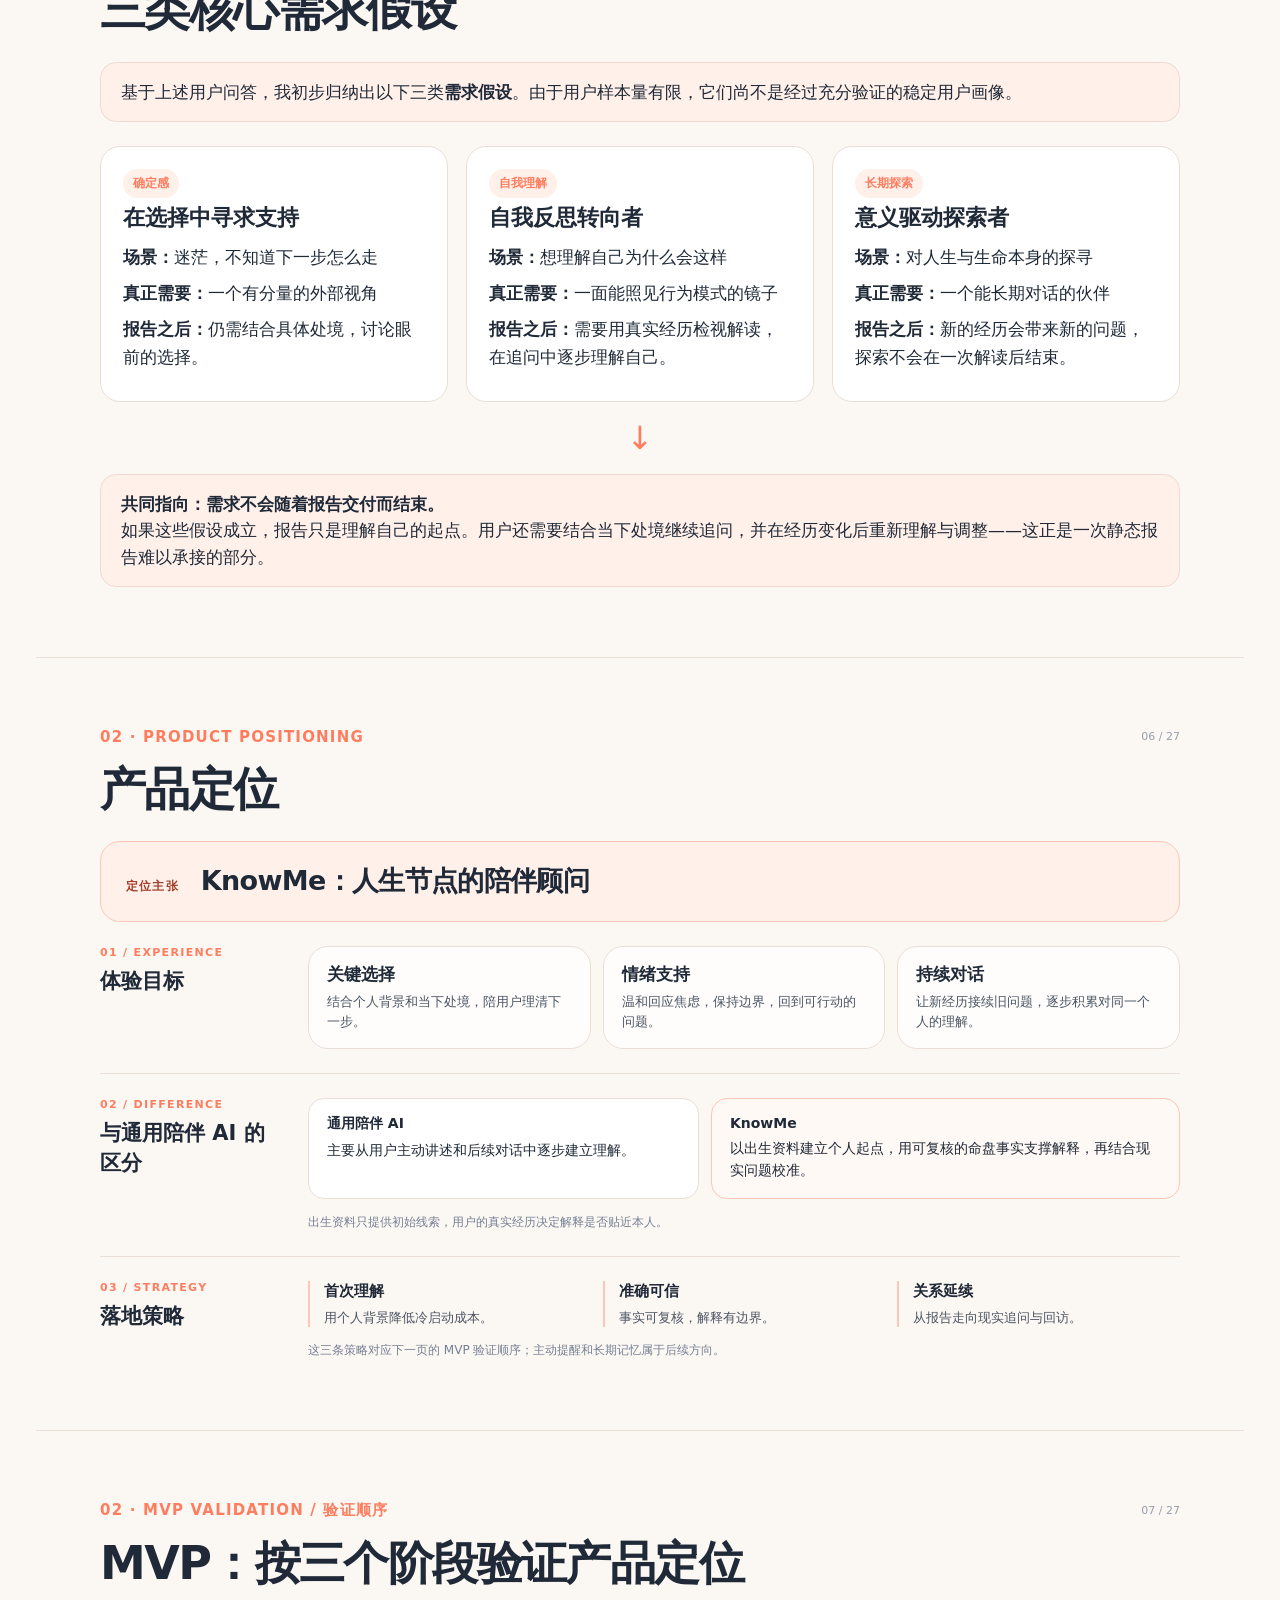
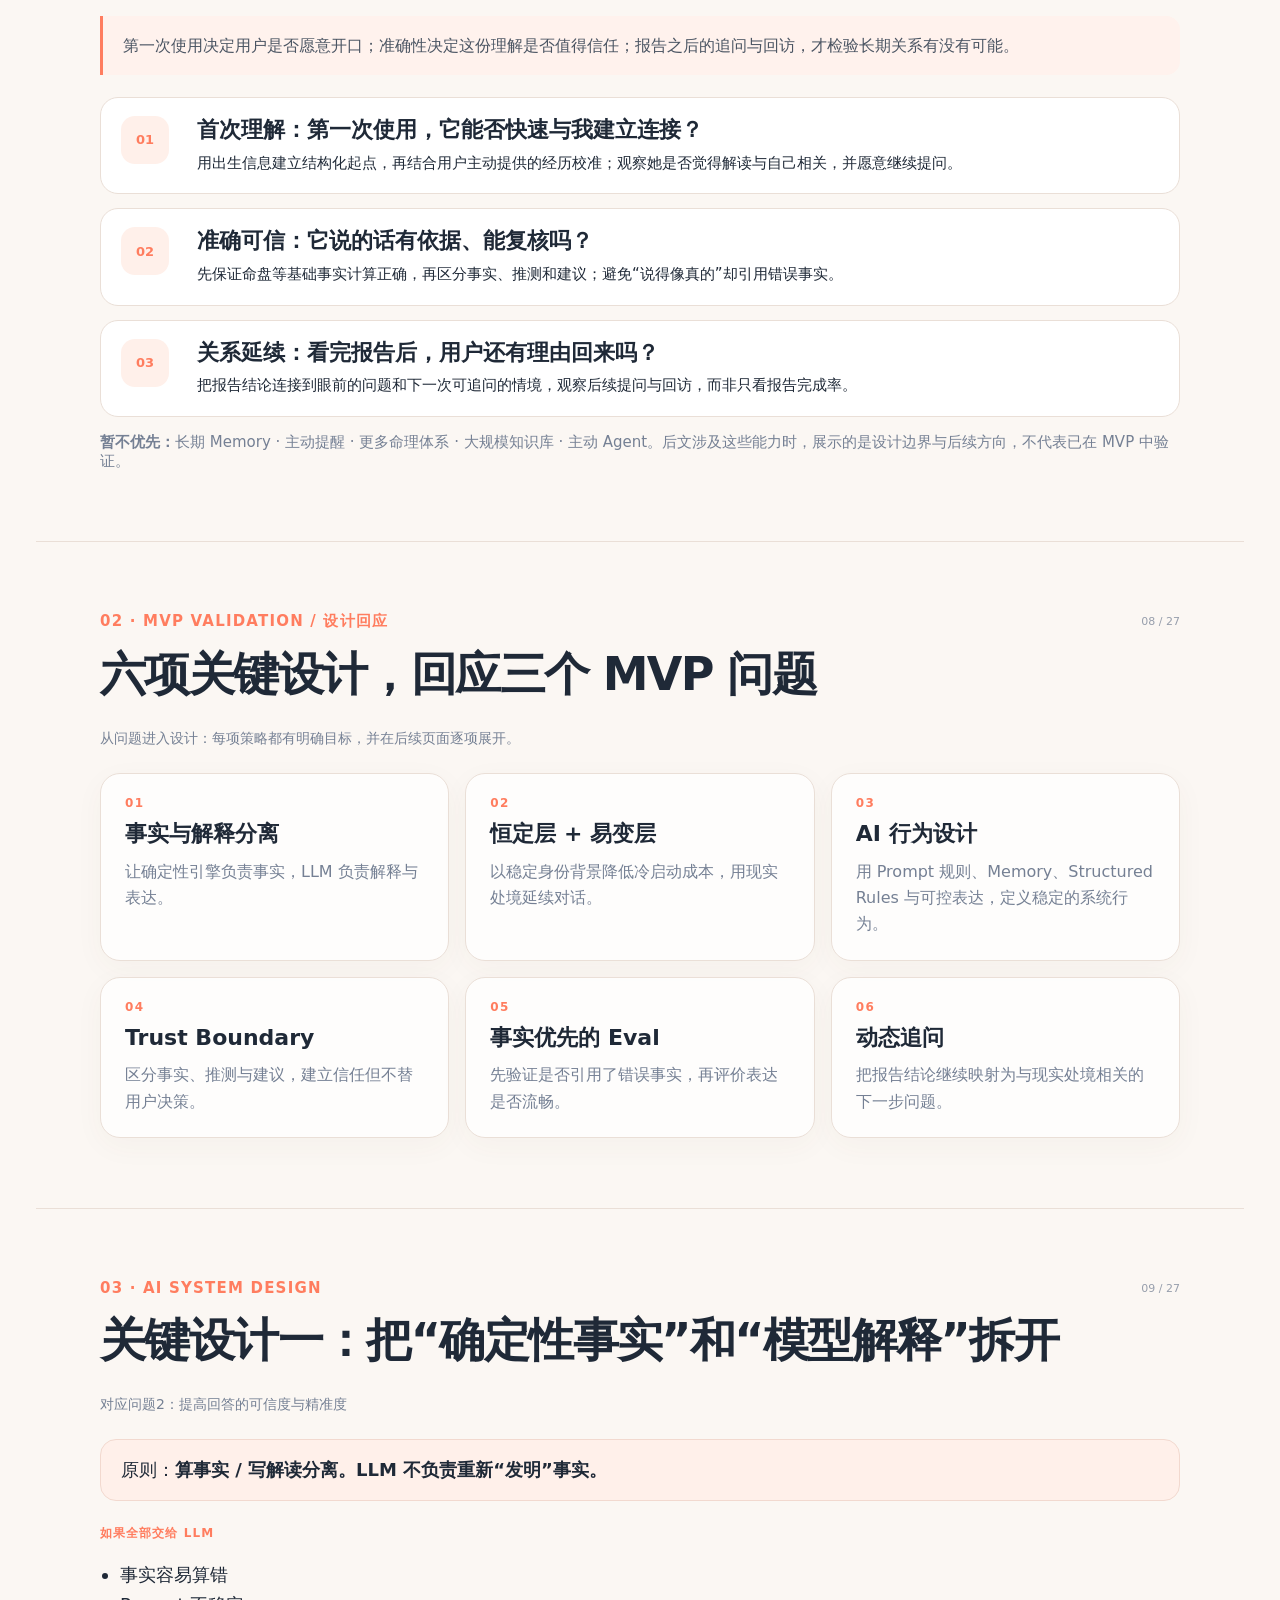
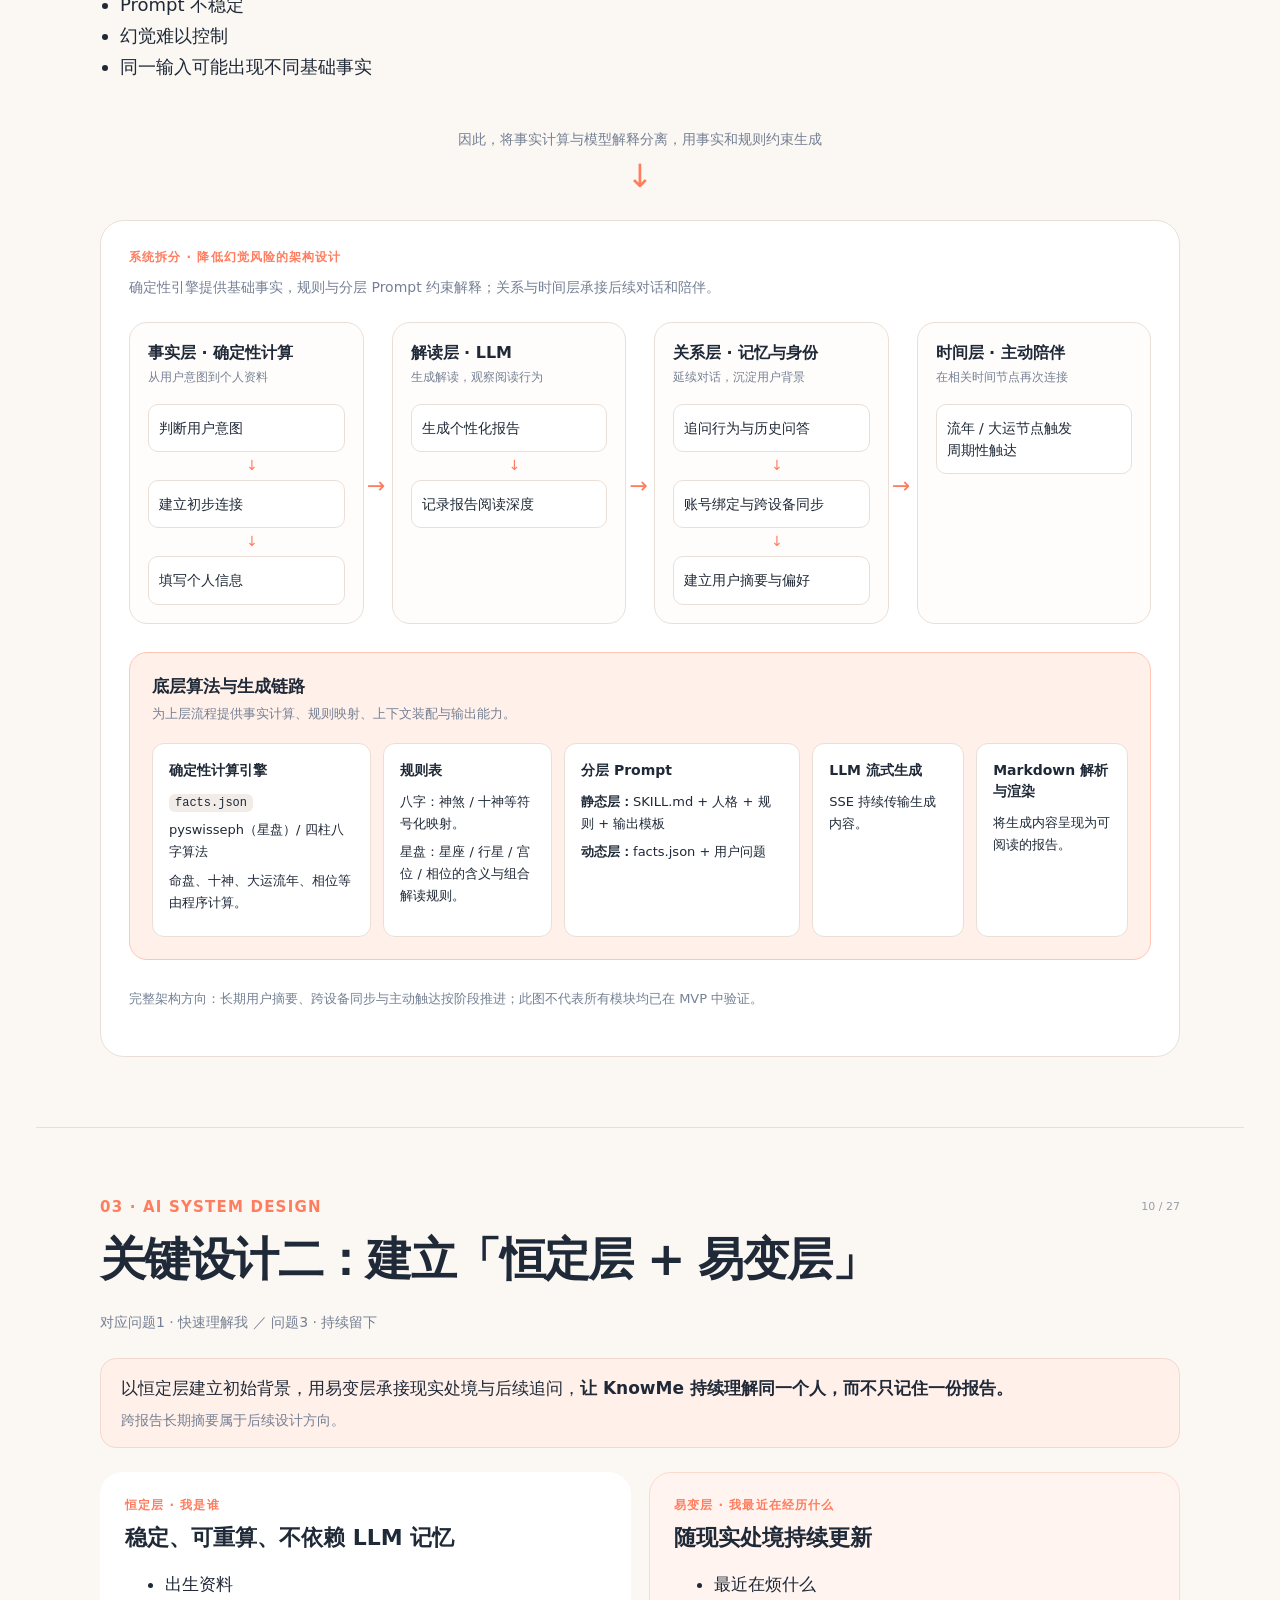
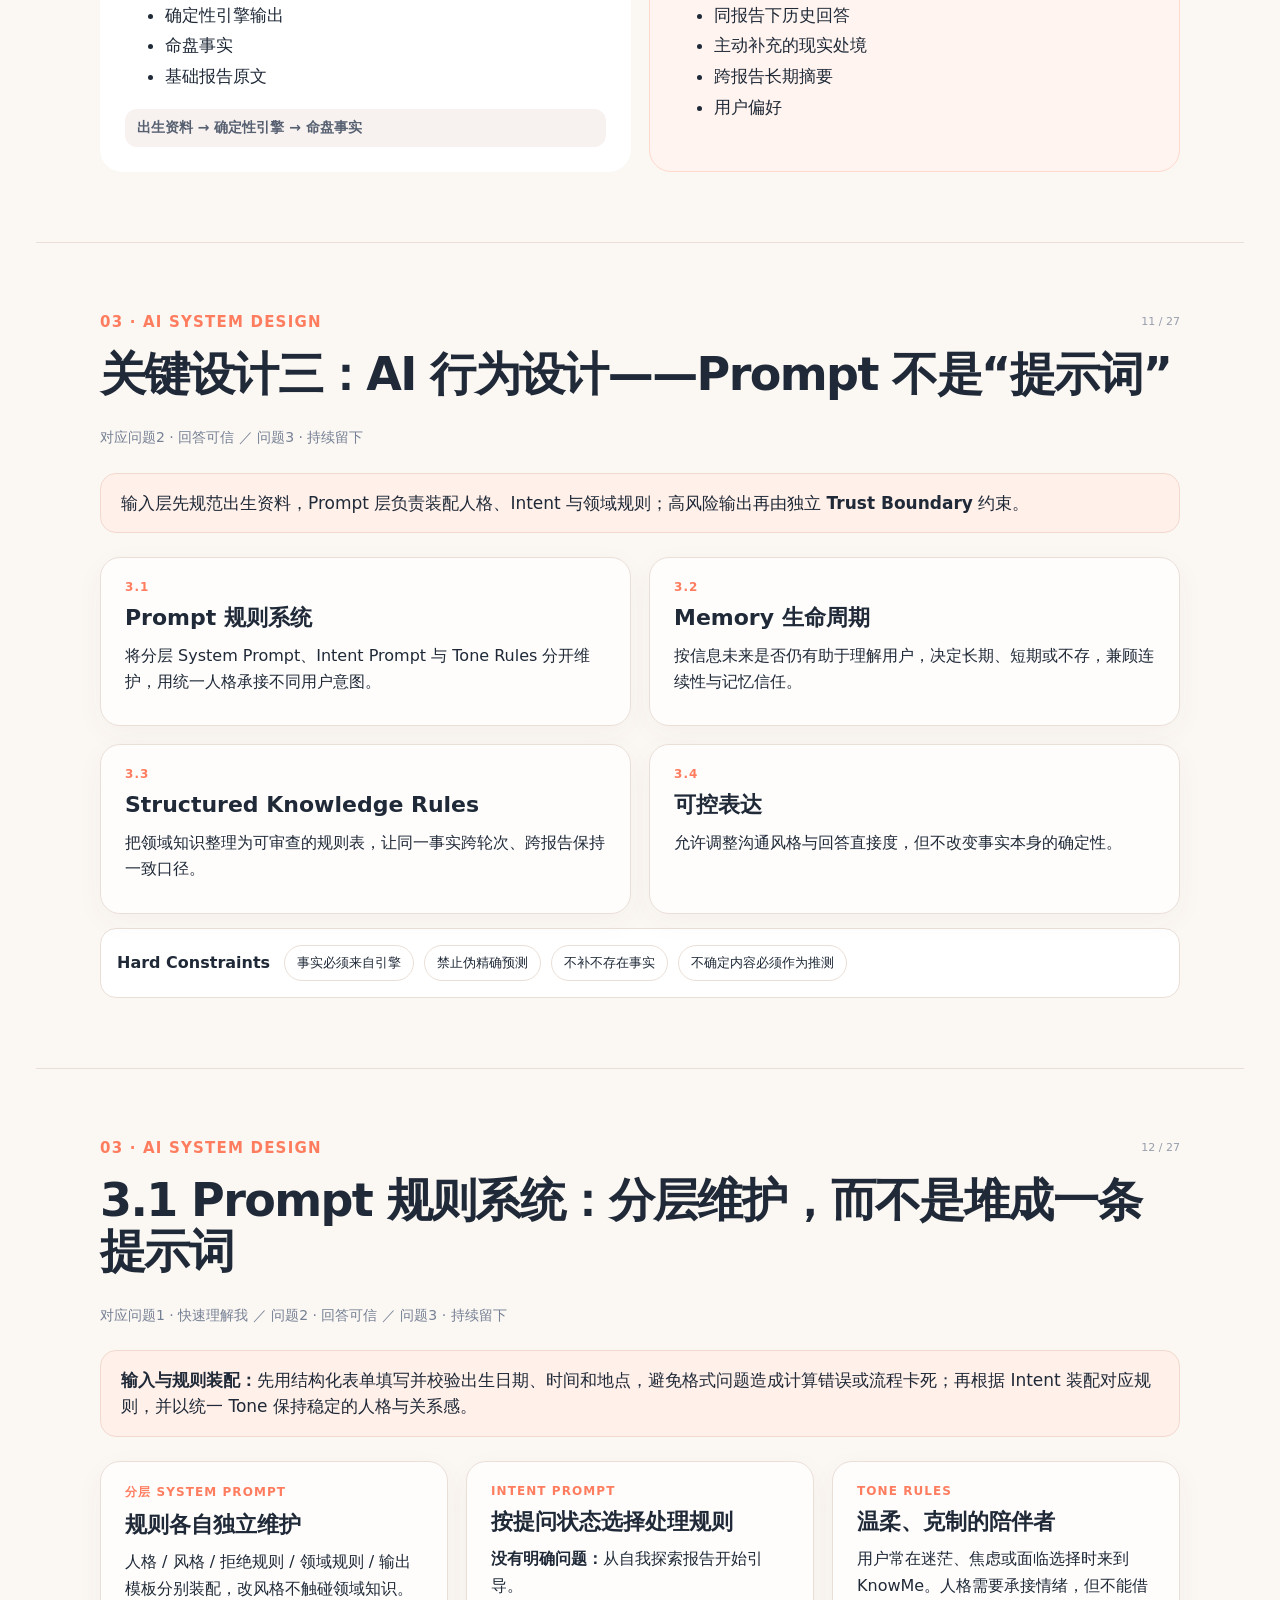
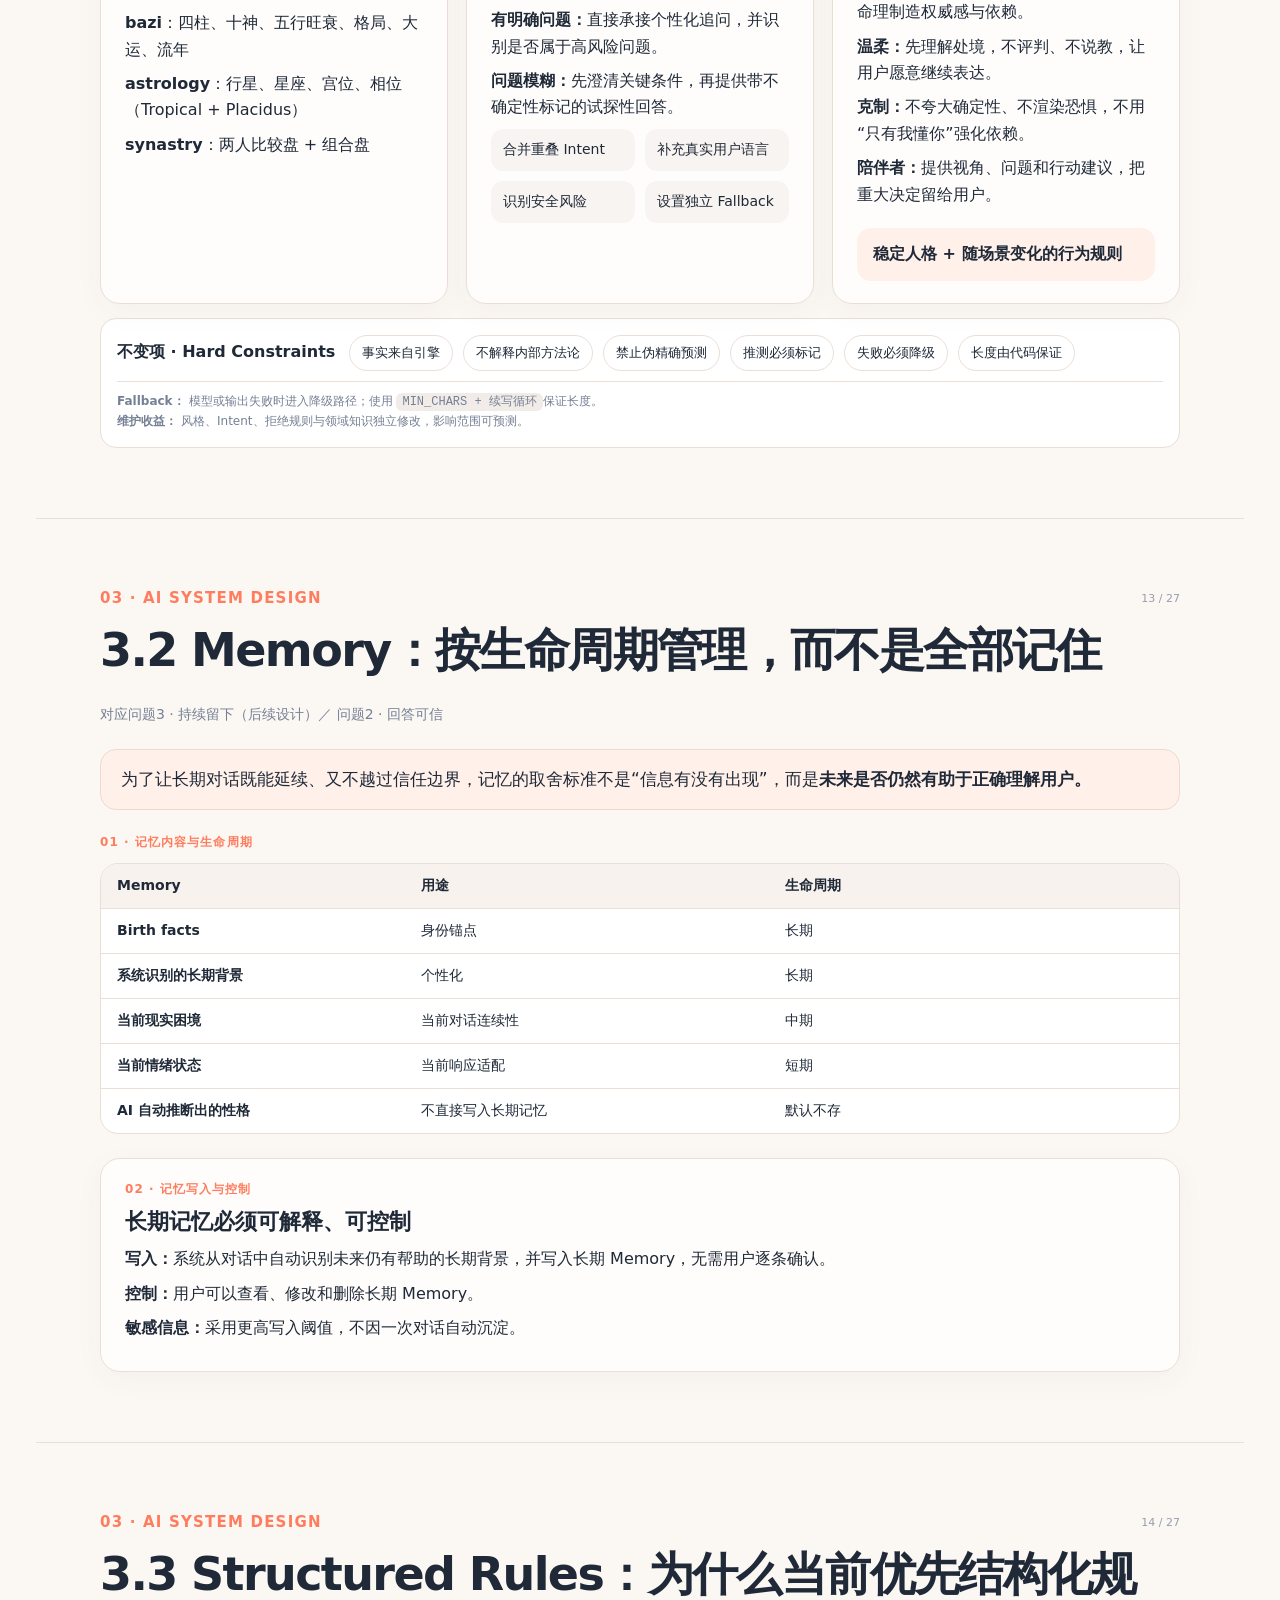
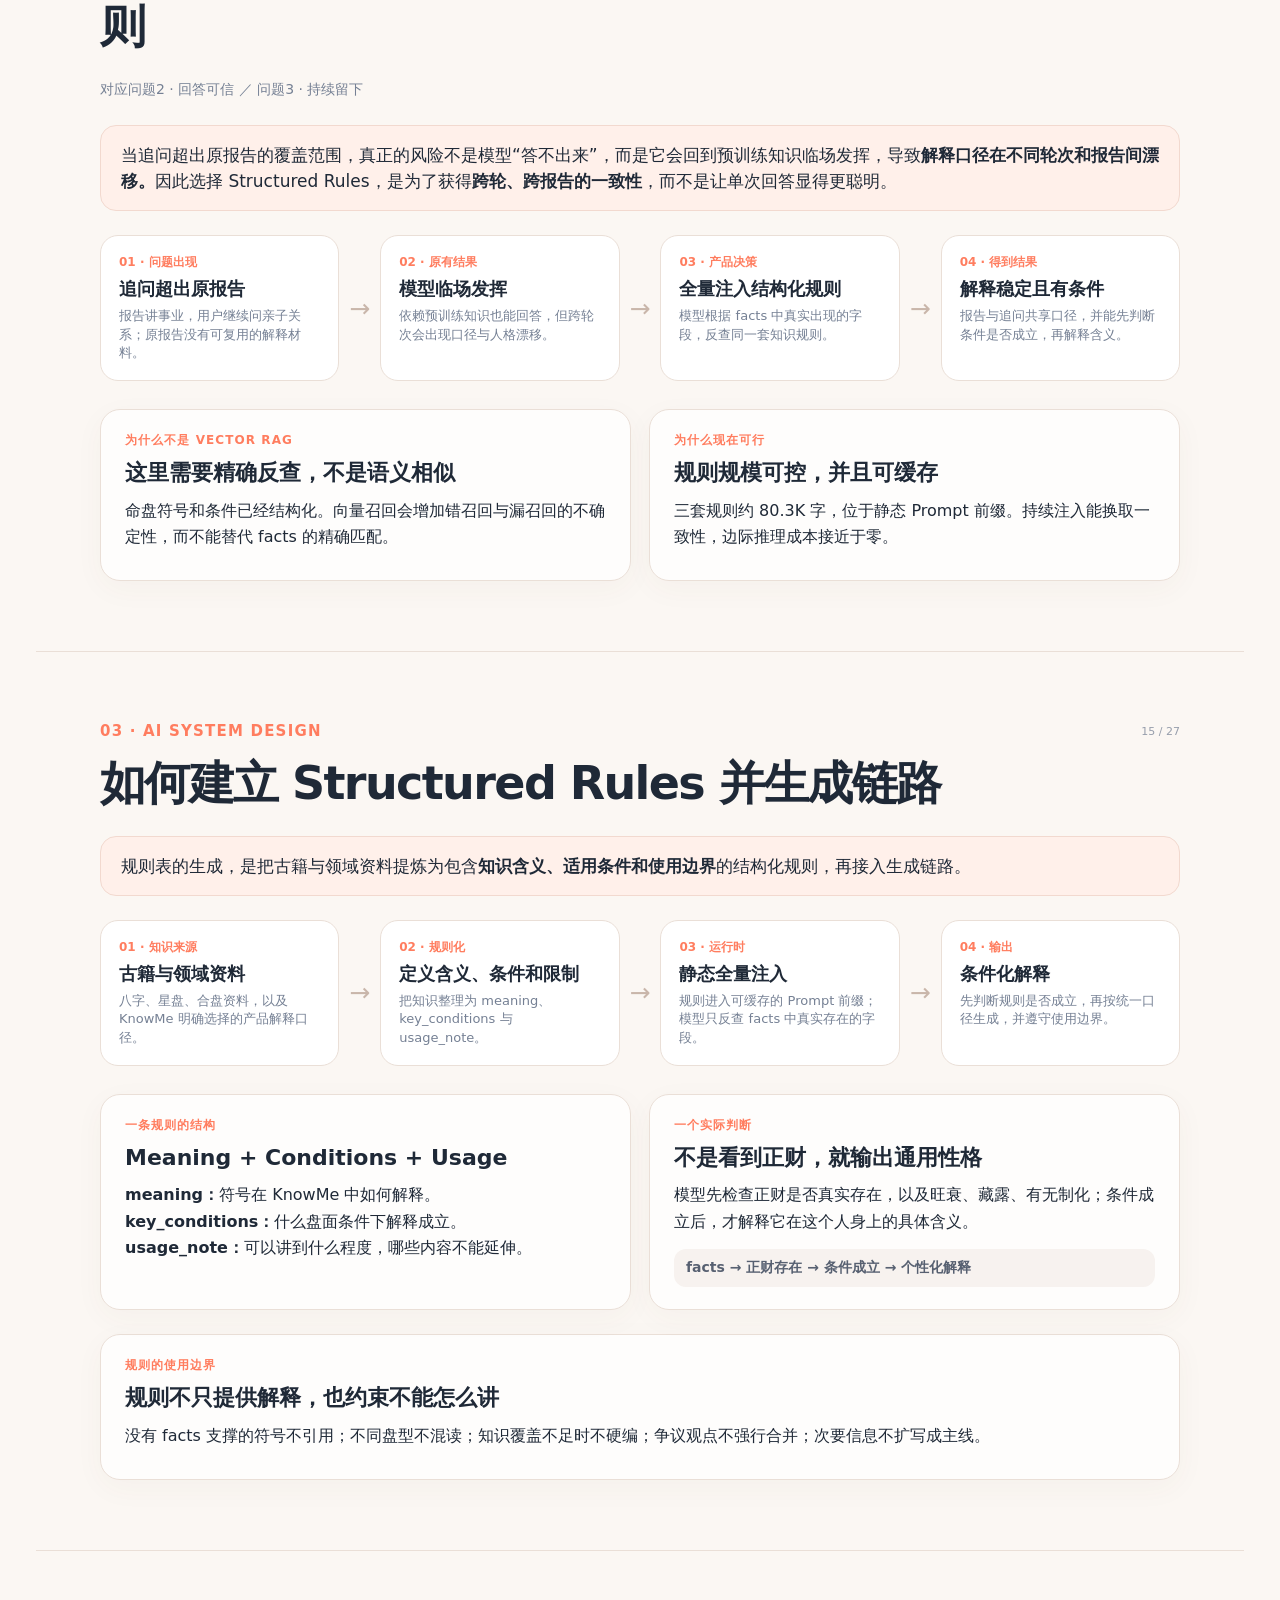
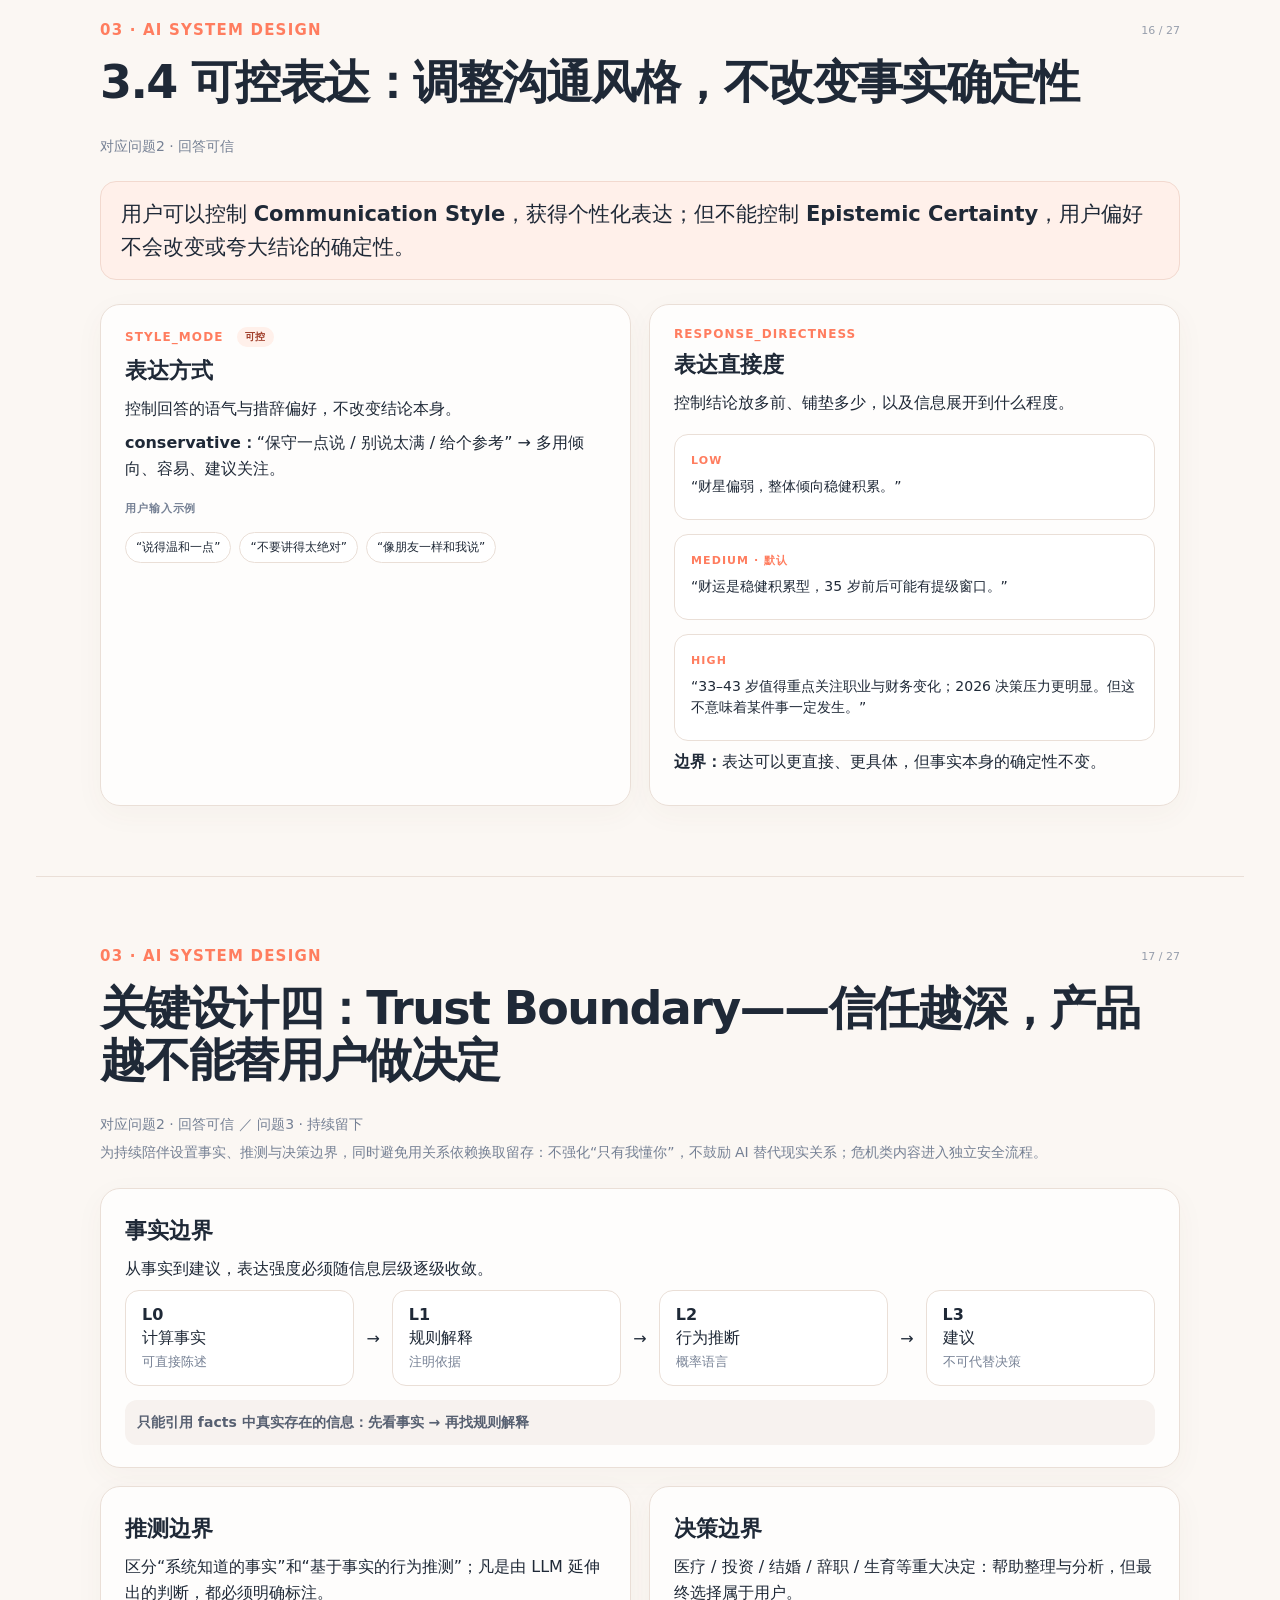
==== commit 6533dfd8: "Add anonymized KnowMe usage evidence" ====
--- a/projects/knowme/index.html
+++ b/projects/knowme/index.html
@@ -445,6 +445,28 @@
 .is-embedded .portfolio-back{display:none!important}
 @media(max-width:700px){.portfolio-back{top:12px;left:12px;min-height:38px;padding:0 10px;font-size:11px}.stagebar{left:auto;right:12px;transform:none}}
 @media(max-width:350px){.stagebar{top:60px;left:50%;right:auto;transform:translateX(-50%)}.product-hero-inner{padding-top:150px}.slide-shell{padding-top:112px}}
+.usage-evidence{padding:52px 36px 30px;scroll-margin-top:84px}
+.usage-evidence-shell{width:min(1372px,100%);margin:0 auto;padding:42px 48px 30px;border:1px solid var(--line);border-radius:30px;background:linear-gradient(145deg,#fffdfb 0%,#fff8f3 100%);box-shadow:var(--shadow)}
+.usage-evidence-top{display:flex;justify-content:space-between;gap:20px;align-items:center;color:var(--accent);font-size:12px;font-weight:800;letter-spacing:.1em}
+.usage-evidence-top time{color:var(--muted);font-size:12px;font-weight:650;letter-spacing:0}
+.usage-evidence-intro{display:flex;justify-content:space-between;align-items:end;gap:24px;margin:14px 0 30px}
+.usage-evidence-intro h2{font-size:clamp(27px,3vw,40px);line-height:1.2;letter-spacing:-.04em}
+.usage-evidence-intro p{max-width:680px;margin:10px 0 0;color:#596171;font-size:15px}
+.usage-evidence-source{flex:0 0 auto;padding:8px 11px;border:1px solid var(--line);border-radius:999px;color:var(--muted);font:700 10px/1.3 ui-monospace,monospace;letter-spacing:.08em}
+.usage-evidence-grid{display:grid;grid-template-columns:minmax(0,.8fr) minmax(0,1.2fr);gap:18px}
+.usage-metrics,.usage-topics{min-width:0;padding:26px;border:1px solid var(--line);border-radius:22px;background:#fff}
+.usage-metrics{display:flex;flex-direction:column;background:var(--accent-soft);border-color:var(--accent-border)}
+.usage-metrics-lead{display:flex;align-items:baseline;gap:12px}.usage-metrics-lead strong{color:var(--accent-ink);font-size:clamp(64px,7vw,96px);line-height:.95;letter-spacing:-.07em}.usage-metrics-lead span{font-size:16px;font-weight:800}
+.usage-metrics-sub{display:grid;grid-template-columns:1fr 1fr;gap:12px;margin-top:28px;padding-top:20px;border-top:1px solid rgba(161,63,43,.2)}
+.usage-metrics-sub div{display:flex;flex-direction:column;gap:4px}.usage-metrics-sub strong{font-size:30px;line-height:1.1}.usage-metrics-sub span{color:#755c54;font-size:12px}
+.usage-metrics>p{margin:auto 0 0;padding-top:24px;color:#755c54;font-size:13px;line-height:1.6}
+.usage-topics h3{margin:0 0 4px;font-size:19px}.usage-topics>p{margin:0 0 18px;color:var(--muted);font-size:12px}
+.usage-topic+.usage-topic{margin-top:13px}.usage-topic-label{display:flex;justify-content:space-between;gap:12px;align-items:baseline;font-size:13px;font-weight:700}.usage-topic-label strong{flex:0 0 auto;color:var(--accent-ink);font-size:14px}.usage-topic-label small{font-size:11px;font-weight:650}
+.usage-topic-track{display:block;height:7px;margin-top:7px;overflow:hidden;border-radius:999px;background:#f4ebe5}.usage-topic-track i{display:block;height:100%;width:var(--pct);border-radius:inherit;background:linear-gradient(90deg,var(--accent),#ffba9e)}
+.usage-evidence-takeaway{display:flex;align-items:flex-start;gap:18px;margin-top:18px;padding:18px 22px;border-radius:18px;background:#24313d;color:#fff}.usage-evidence-takeaway b{flex:0 0 auto;color:#ffbca7;font-size:12px;letter-spacing:.08em}.usage-evidence-takeaway p{margin:0;color:#f2f3f1;font-size:14px;line-height:1.65}
+.usage-evidence-method{margin:16px 2px 0;color:var(--muted);font-size:11px;line-height:1.6}
+@media(max-width:900px){.usage-evidence-grid{grid-template-columns:1fr}.usage-metrics>p{padding-top:20px}}
+@media(max-width:700px){.usage-evidence{padding:34px 10px 22px}.usage-evidence-shell{padding:28px 20px 22px;border-radius:22px}.usage-evidence-top{align-items:flex-start}.usage-evidence-top time{text-align:right;font-size:10px}.usage-evidence-intro{display:block;margin:16px 0 22px}.usage-evidence-intro h2{font-size:28px}.usage-evidence-intro p{font-size:13px}.usage-evidence-source{display:inline-block;margin-top:14px}.usage-metrics,.usage-topics{padding:20px}.usage-metrics-lead{align-items:end}.usage-metrics-lead strong{font-size:70px}.usage-metrics-lead span{padding-bottom:8px;font-size:13px}.usage-metrics-sub{margin-top:22px}.usage-evidence-takeaway{display:block;padding:18px}.usage-evidence-takeaway p{margin-top:7px;font-size:13px}}
 </style>
 </head>
 <body>
@@ -501,6 +523,32 @@
     </figure>
   </div>
 </header>
+<section class="usage-evidence" id="usage-evidence" aria-labelledby="usage-evidence-title">
+  <div class="usage-evidence-shell">
+    <div class="usage-evidence-top"><span>00 / RECENT USER EVIDENCE</span><time datetime="2026-10-07">近 60 天 · 截至 2026.10.07</time></div>
+    <div class="usage-evidence-intro">
+      <div><h2 id="usage-evidence-title">真实提问，指向哪些现实问题？</h2><p>用近期使用数据回看 KnowMe 的产品方向：从已记录的提问正文中，观察用户把对话带向哪里。</p></div>
+      <span class="usage-evidence-source">UMAMI / ASK_SUBMIT</span>
+    </div>
+    <div class="usage-evidence-grid">
+      <div class="usage-metrics">
+        <div class="usage-metrics-lead"><strong>368</strong><span>次提问／追问提交事件</span></div>
+        <div class="usage-metrics-sub"><div><strong>307</strong><span>次记录到问题正文</span></div><div><strong>294</strong><span>条去重问题文本</span></div></div>
+        <p>这是事件与文本量，不代表独立用户数或留存人数。</p>
+      </div>
+      <div class="usage-topics" aria-label="含正文提问的高频主题">
+        <h3>部分高频主题</h3><p>按 307 次含正文提交计算；同一提问可属于多个主题。</p>
+        <div class="usage-topic"><div class="usage-topic-label"><span>事业、求职与创业</span><strong>92 次 <small>30.0%</small></strong></div><span class="usage-topic-track" aria-hidden="true"><i style="--pct:30%"></i></span></div>
+        <div class="usage-topic"><div class="usage-topic-label"><span>具体决策与方案比较</span><strong>86 次 <small>28.0%</small></strong></div><span class="usage-topic-track" aria-hidden="true"><i style="--pct:28%"></i></span></div>
+        <div class="usage-topic"><div class="usage-topic-label"><span>自我认知、情绪与成长</span><strong>80 次 <small>26.1%</small></strong></div><span class="usage-topic-track" aria-hidden="true"><i style="--pct:26.1%"></i></span></div>
+        <div class="usage-topic"><div class="usage-topic-label"><span>命理概念与结果校验</span><strong>66 次 <small>21.5%</small></strong></div><span class="usage-topic-track" aria-hidden="true"><i style="--pct:21.5%"></i></span></div>
+        <div class="usage-topic"><div class="usage-topic-label"><span>感情、伴侣与人际关系</span><strong>63 次 <small>20.5%</small></strong></div><span class="usage-topic-track" aria-hidden="true"><i style="--pct:20.5%"></i></span></div>
+      </div>
+    </div>
+    <div class="usage-evidence-takeaway"><b>产品启示</b><p>职业选择、方案比较与自我理解反复出现在问题中；结果校验也占有明显比重。这为“结合个人背景讨论现实选择”的定位提供了后续行为证据，也提醒产品把解释依据与不确定性说清楚。</p></div>
+    <p class="usage-evidence-method">来源：Umami 只读 API 的 ask_submit 事件及 question 属性；主题由关键词进行多标签归类，比例不可相加。部分长文本可能在接口返回时截断。此处仅公开汇总，不展示原始私人提问；该时间段的事件数据不能单独证明复访或长期关系。</p>
+  </div>
+</section>
 <div class="deck" id="deck">
 
     <section class="slide" data-stage="1" data-index="1">
@@ -585,12 +633,12 @@
     </div>
     <div class="grid grid-2 split evidence-to-definition">
       <div>
-        <div class="eyebrow">真实提问 · 原话节选</div>
+        <div class="eyebrow">真实主题 · 匿名化归纳</div>
         <div class="question-stack">
-          <div class="question-group"><small>寻求确定感</small><div class="question-bubble"><p>“但是我现在停下来的话，不找实习了吗？就业怎么办”</p><p>“决定放弃考研先养好自己的决定做对了吗”</p><p>“今年9月我的工作会有变动吗”</p></div></div>
-          <div class="question-group"><small>自我探索</small><div class="question-bubble"><p>“工作的时候，时间安排有问题，说明我整个人在规划和策略上都有问题。比方说，我的日程表就没做好。”</p></div></div>
-          <div class="question-group"><small>城市选择</small><div class="question-bubble"><p>“上海是喜金水木 杭州喜木水火 哪个更适合我发展一些啊”</p></div></div>
-          <div class="question-group"><small>人生意义探索</small><div class="question-bubble"><p>“希望看到人生各种脉络 想从还不确定当中超脱出来 生何生，死何死 死后当真有魂灵吗？”</p></div></div>
+          <div class="question-group"><small>职业与现实选择</small><div class="question-bubble"><p>围绕求职、离职、创业和城市选择比较路径，希望看清风险与下一步。</p></div></div>
+          <div class="question-group"><small>自我理解</small><div class="question-bubble"><p>结合工作状态、情绪与过往经历，理解自己的行为模式和可调整之处。</p></div></div>
+          <div class="question-group"><small>结果校验</small><div class="question-bubble"><p>对命理概念与解释差异继续提问，要求说明判断依据与前后变化。</p></div></div>
+          <div class="question-group"><small>关系与人生节点</small><div class="question-bubble"><p>将伴侣、人际边界与未来节点放进现实处境中讨论。</p></div></div>
         </div>
       </div>
       <div class="evidence-arrow" aria-hidden="true">→</div>
@@ -1272,7 +1320,7 @@
 },{passive:true});
 window.addEventListener('resize',updateReadingProgress);
 stageItems.forEach(item=>item.addEventListener('click',()=>{
-  const target=slides.find(s=>s.dataset.stage===item.dataset.stageItem);
+  const target=item.dataset.stageItem==='1'?document.getElementById('usage-evidence'):slides.find(s=>s.dataset.stage===item.dataset.stageItem);
   if(target){target.scrollIntoView({block:'start'});history.replaceState(null,'','#'+target.id)}
 }));
 document.getElementById('fullscreenBtn').onclick=()=>{
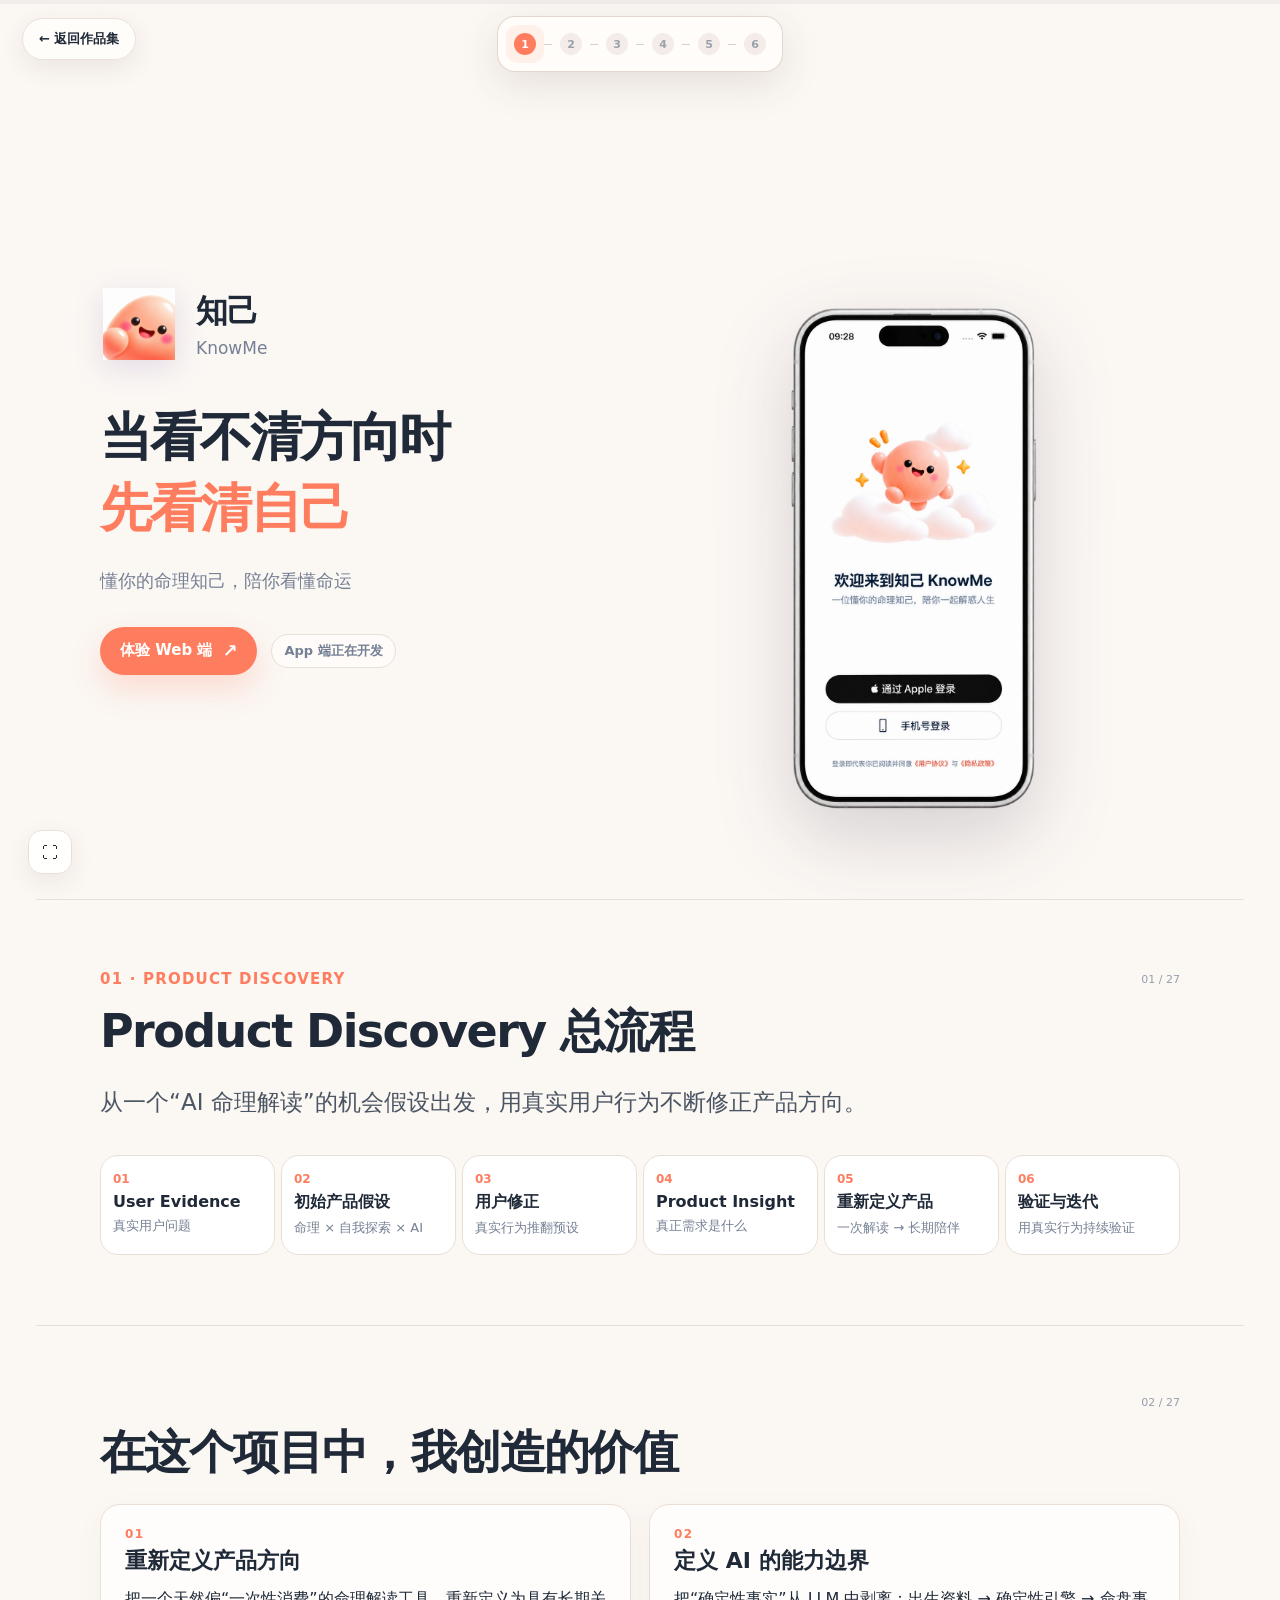
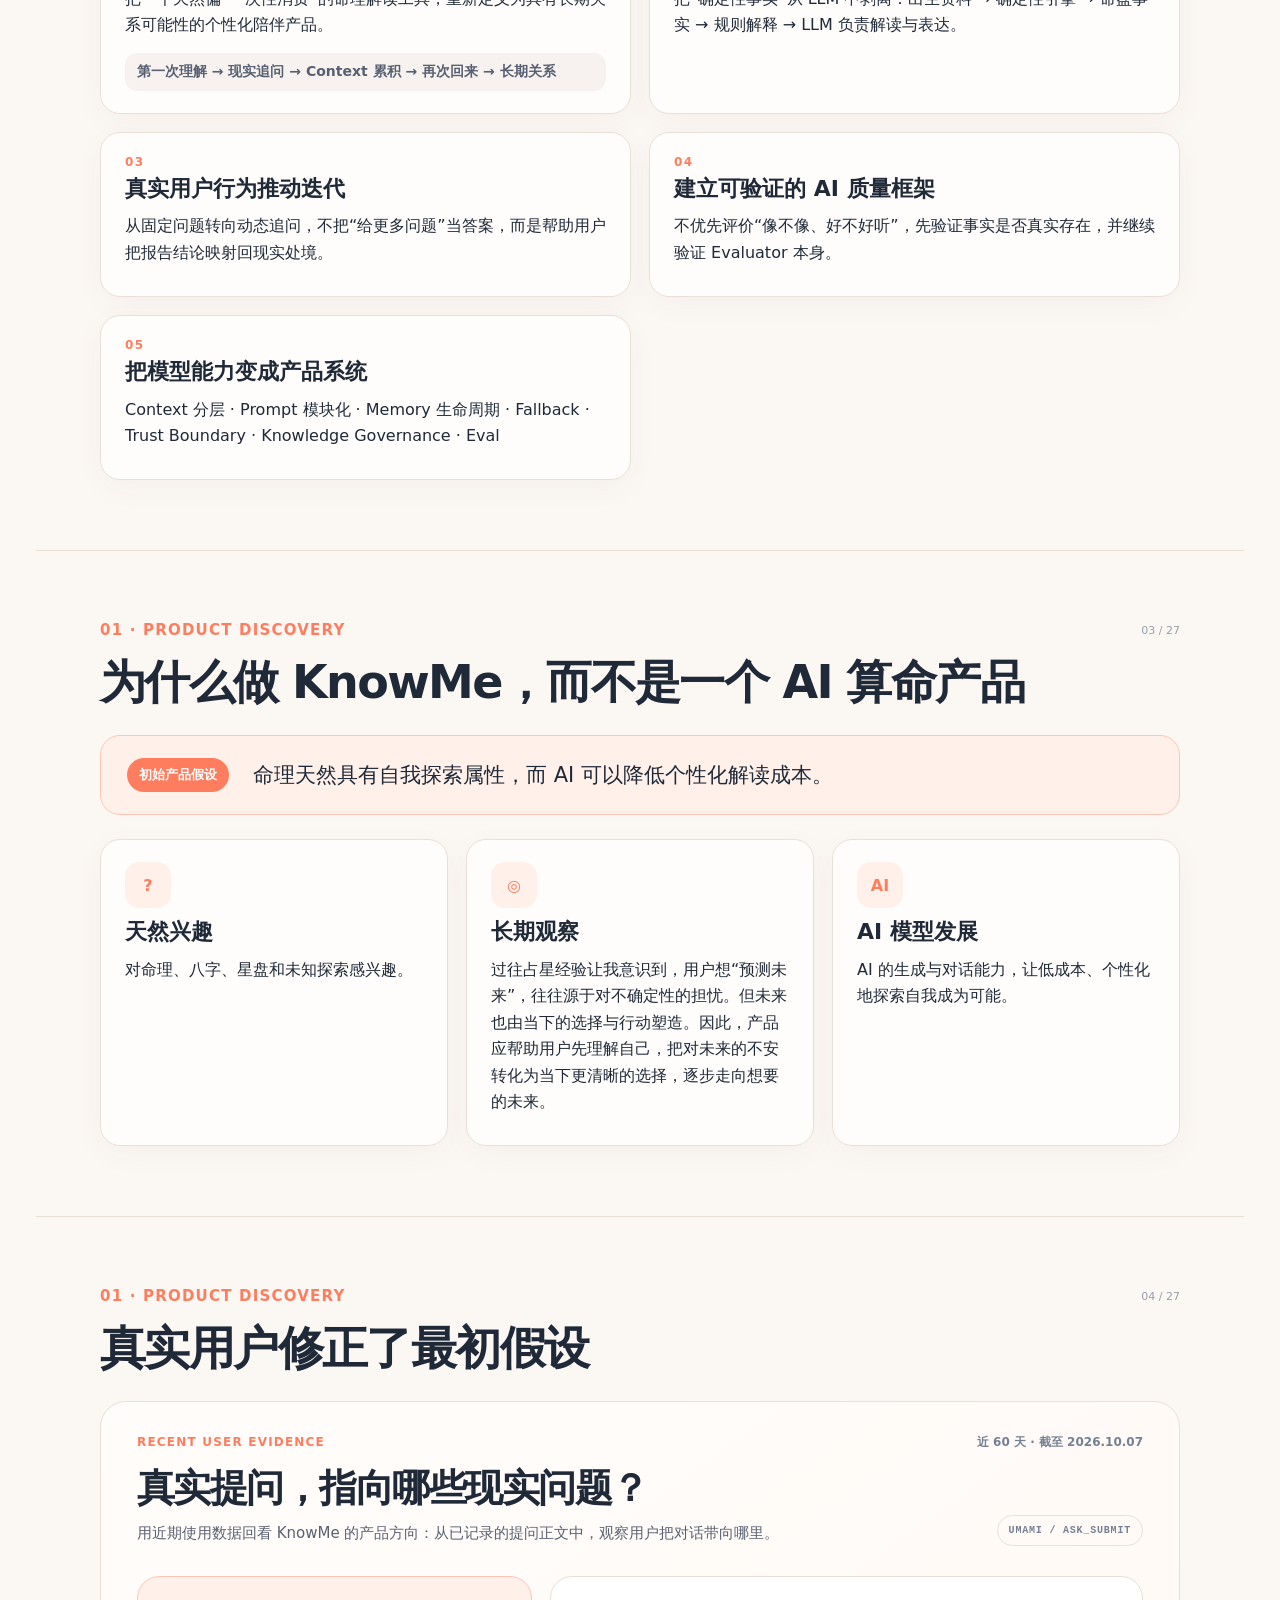
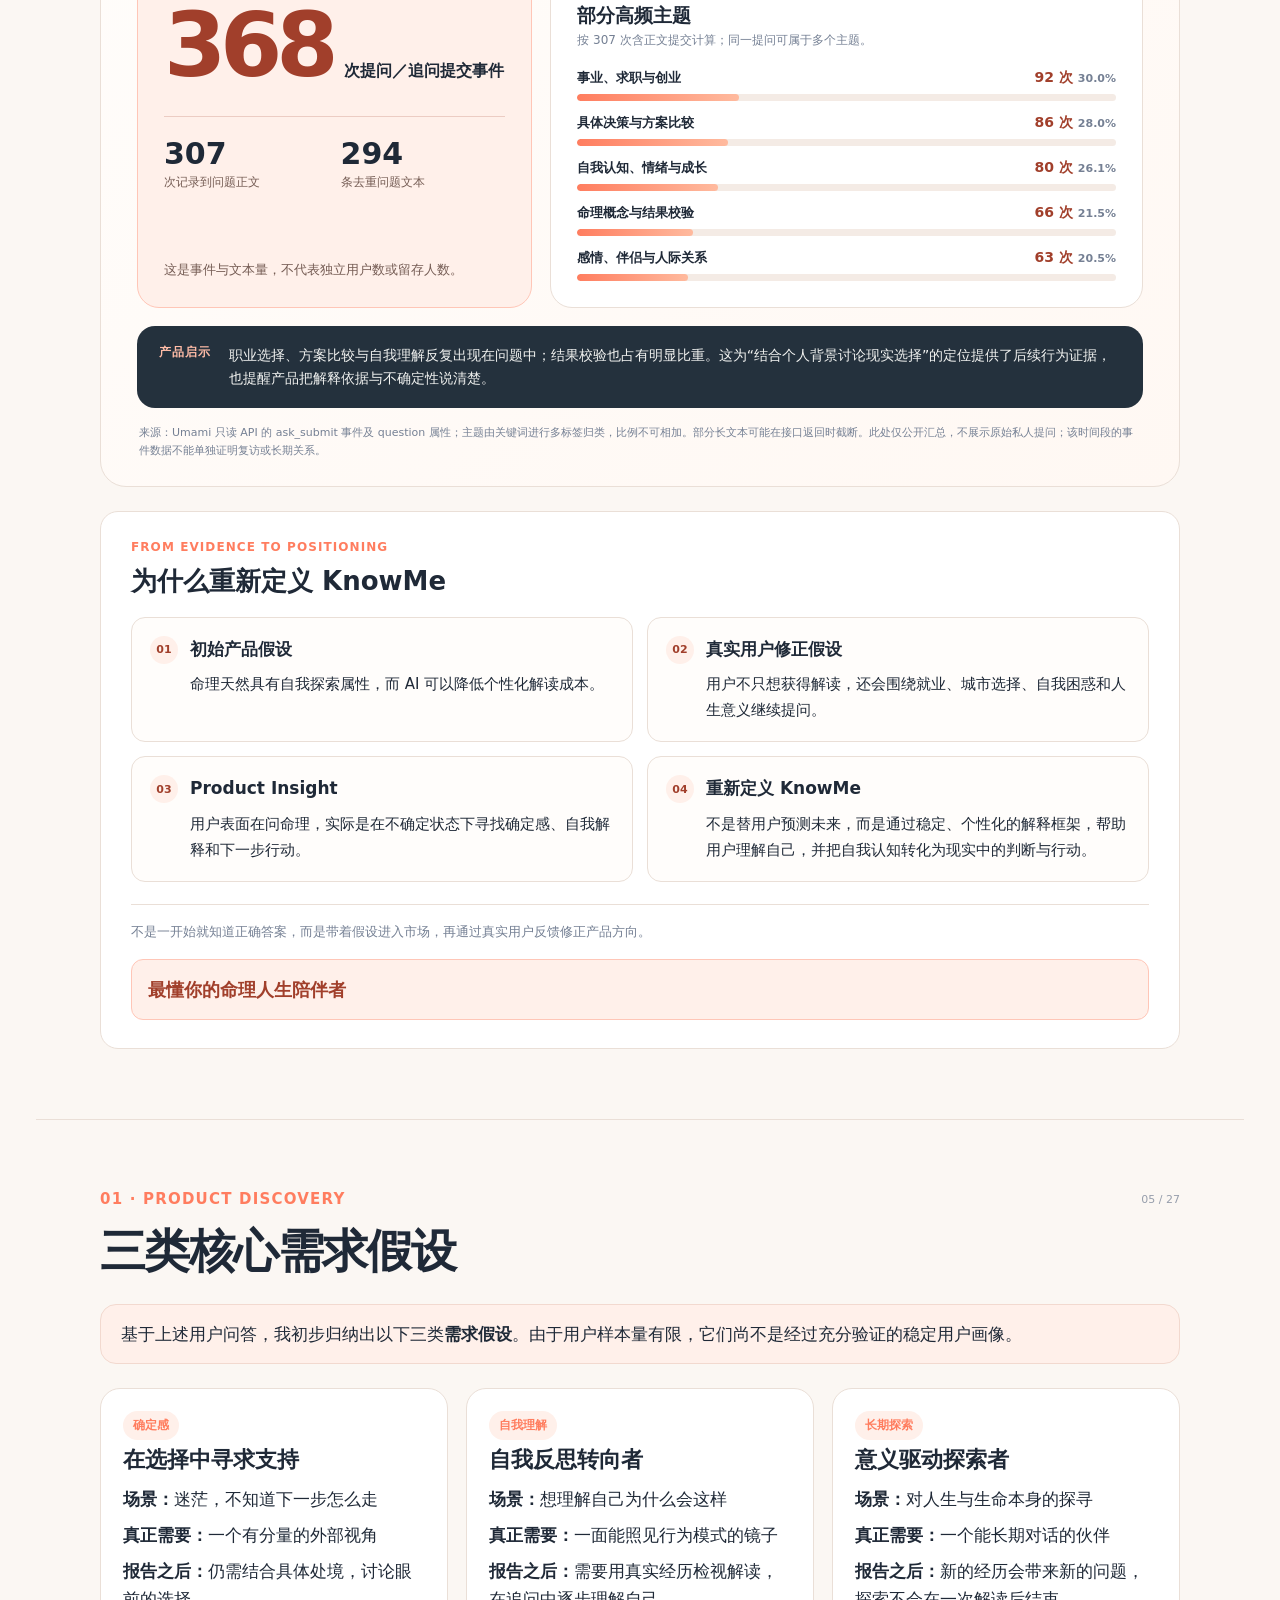
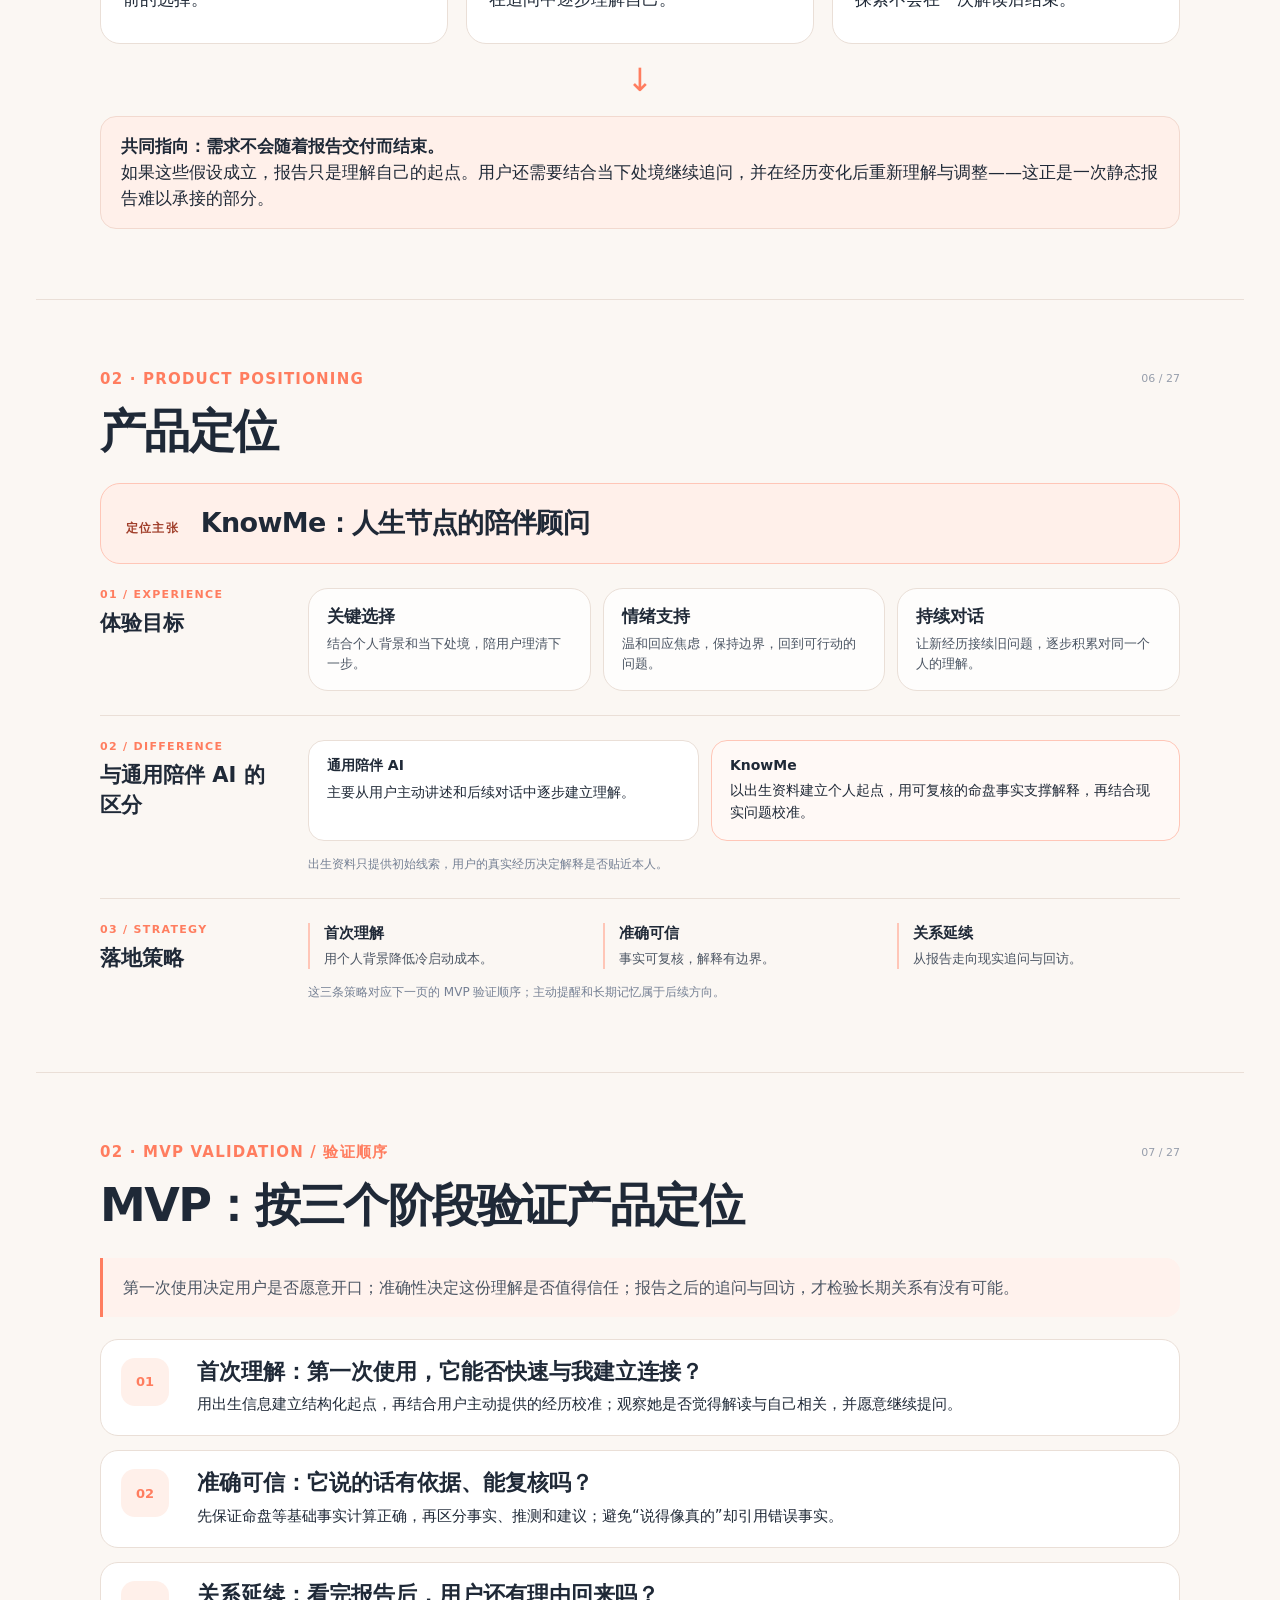
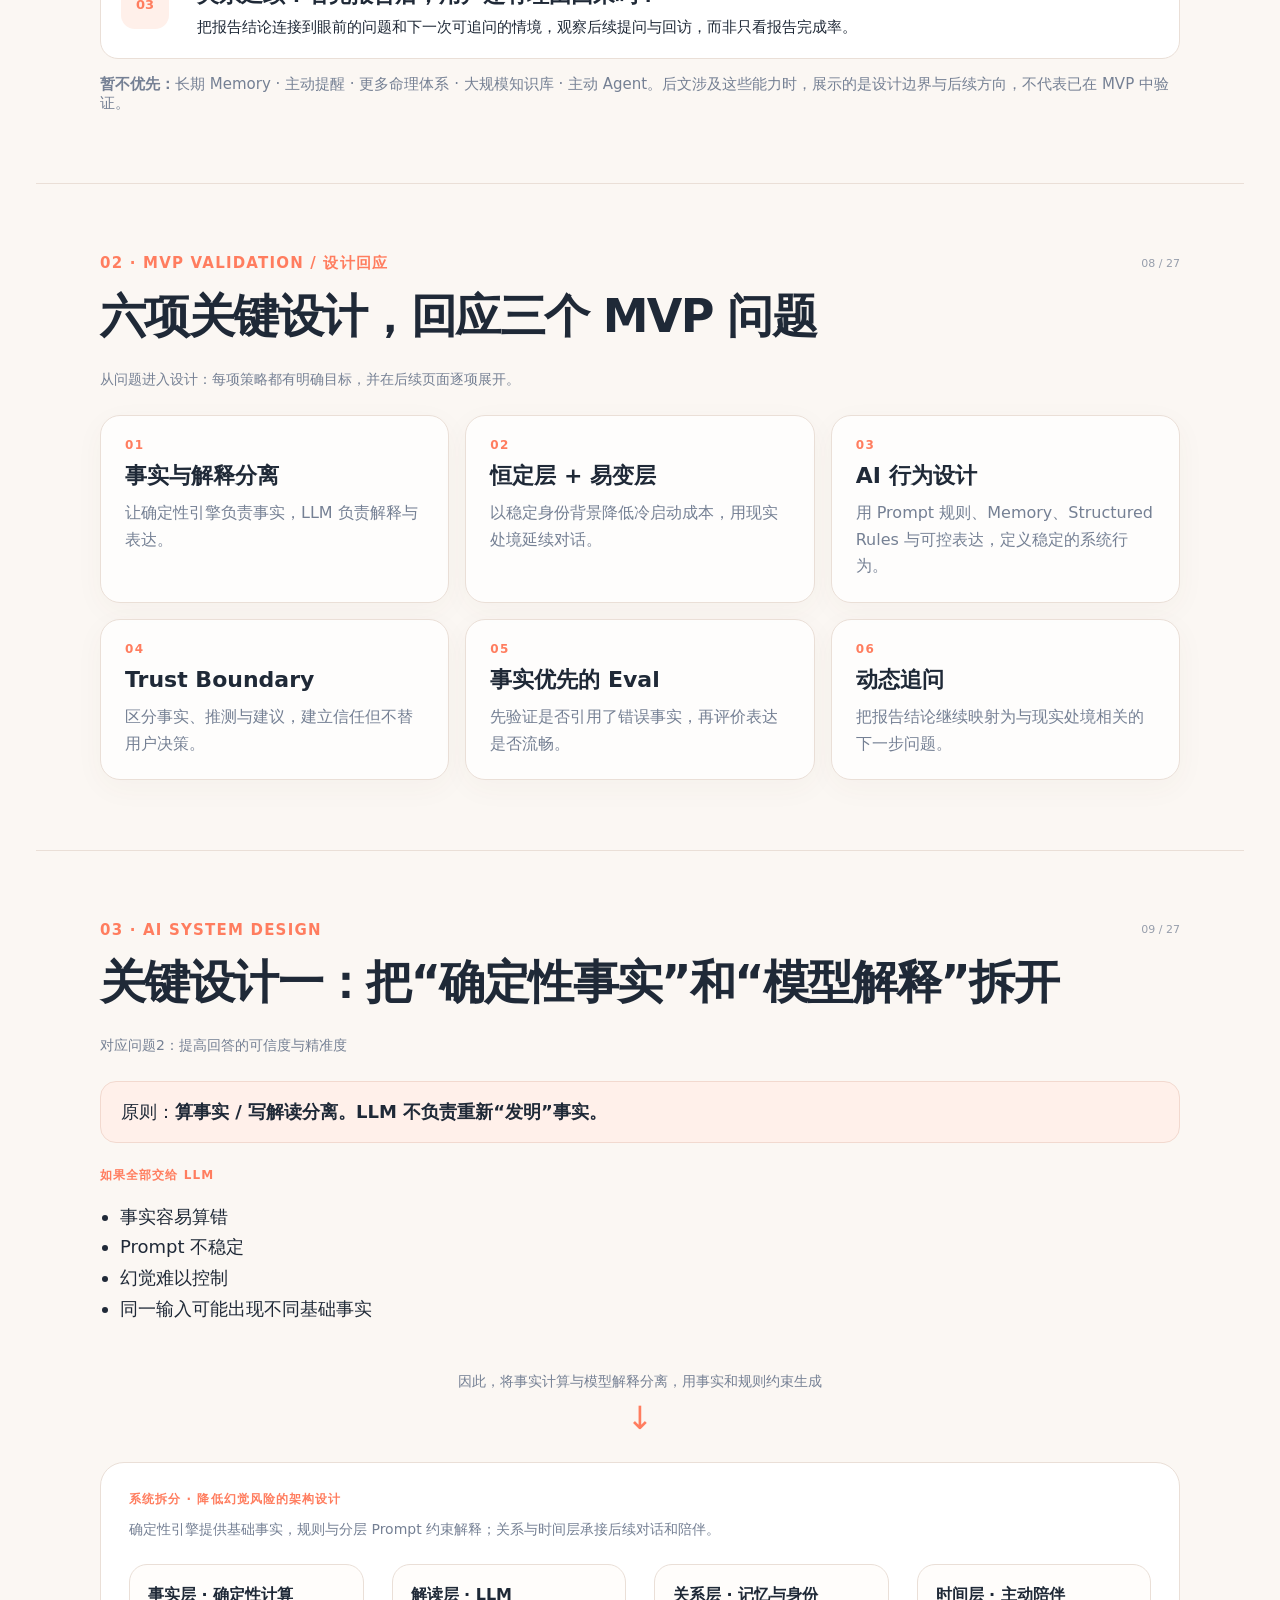
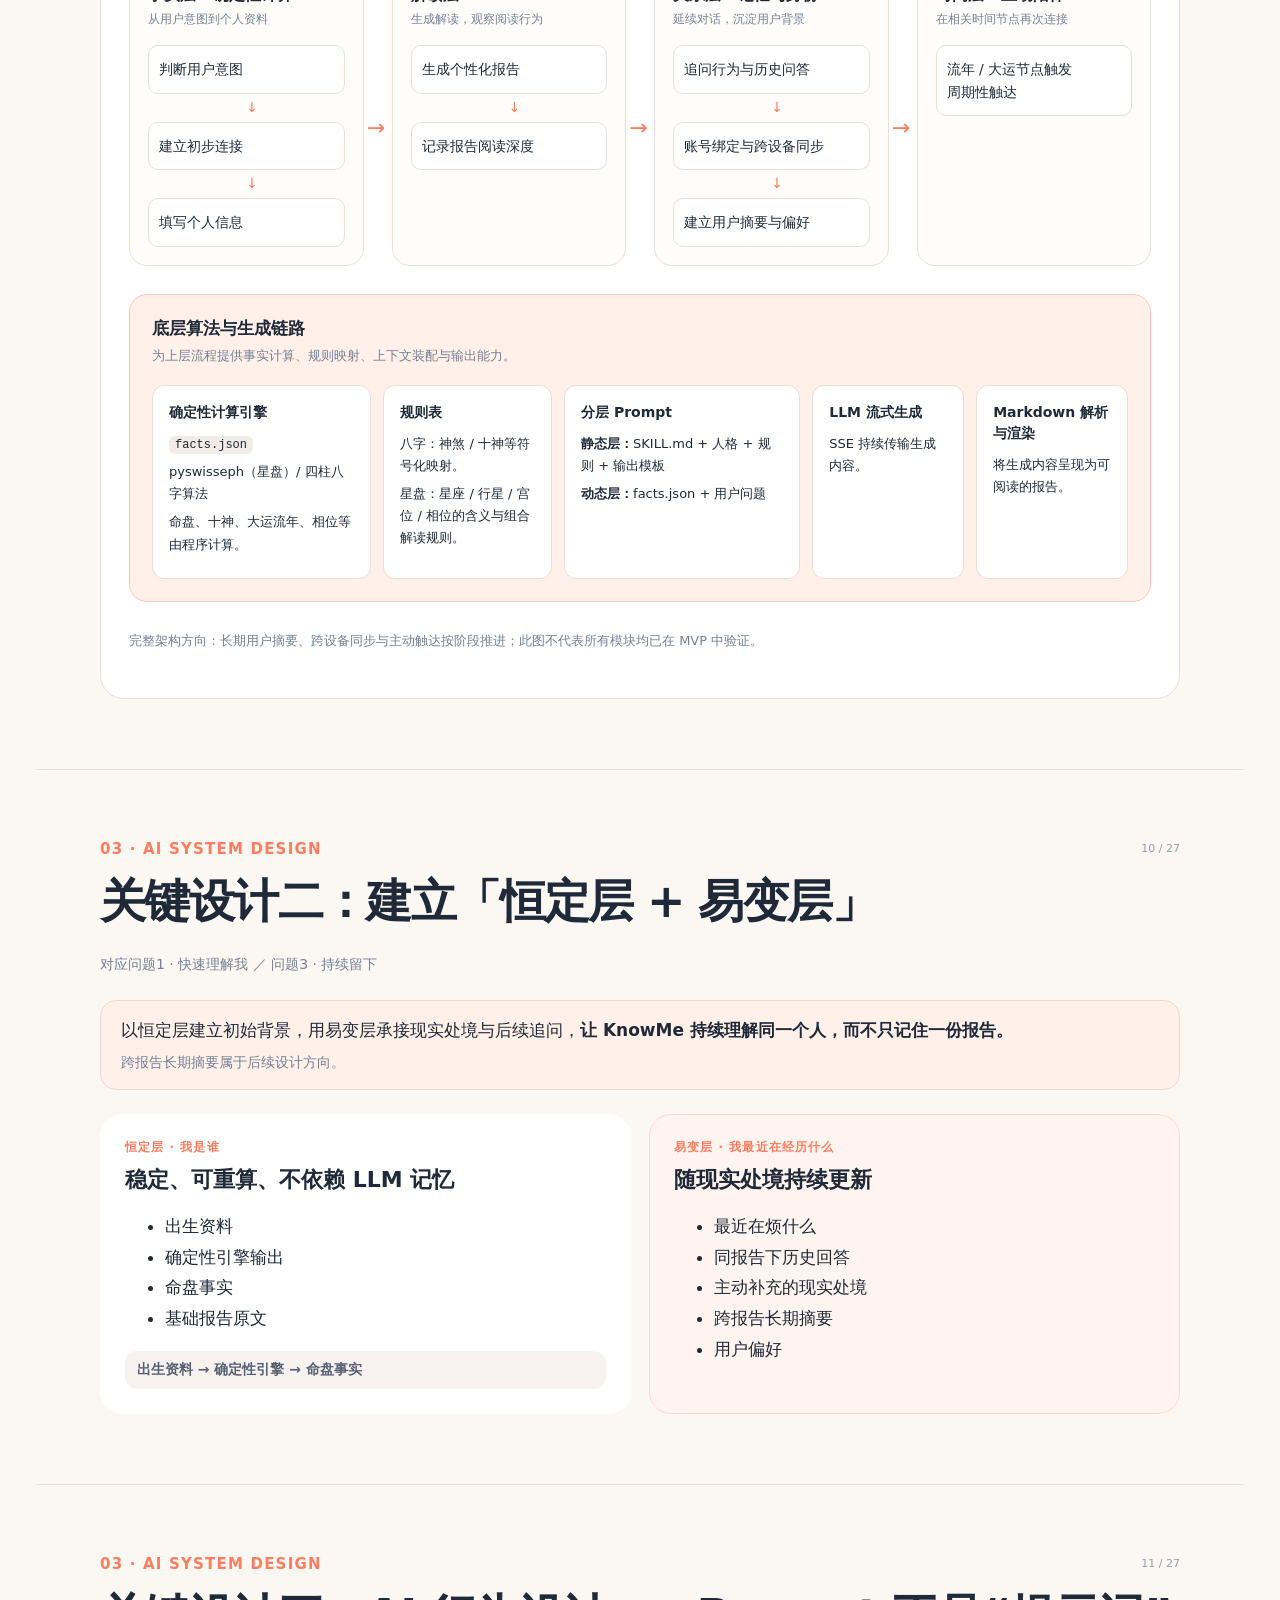
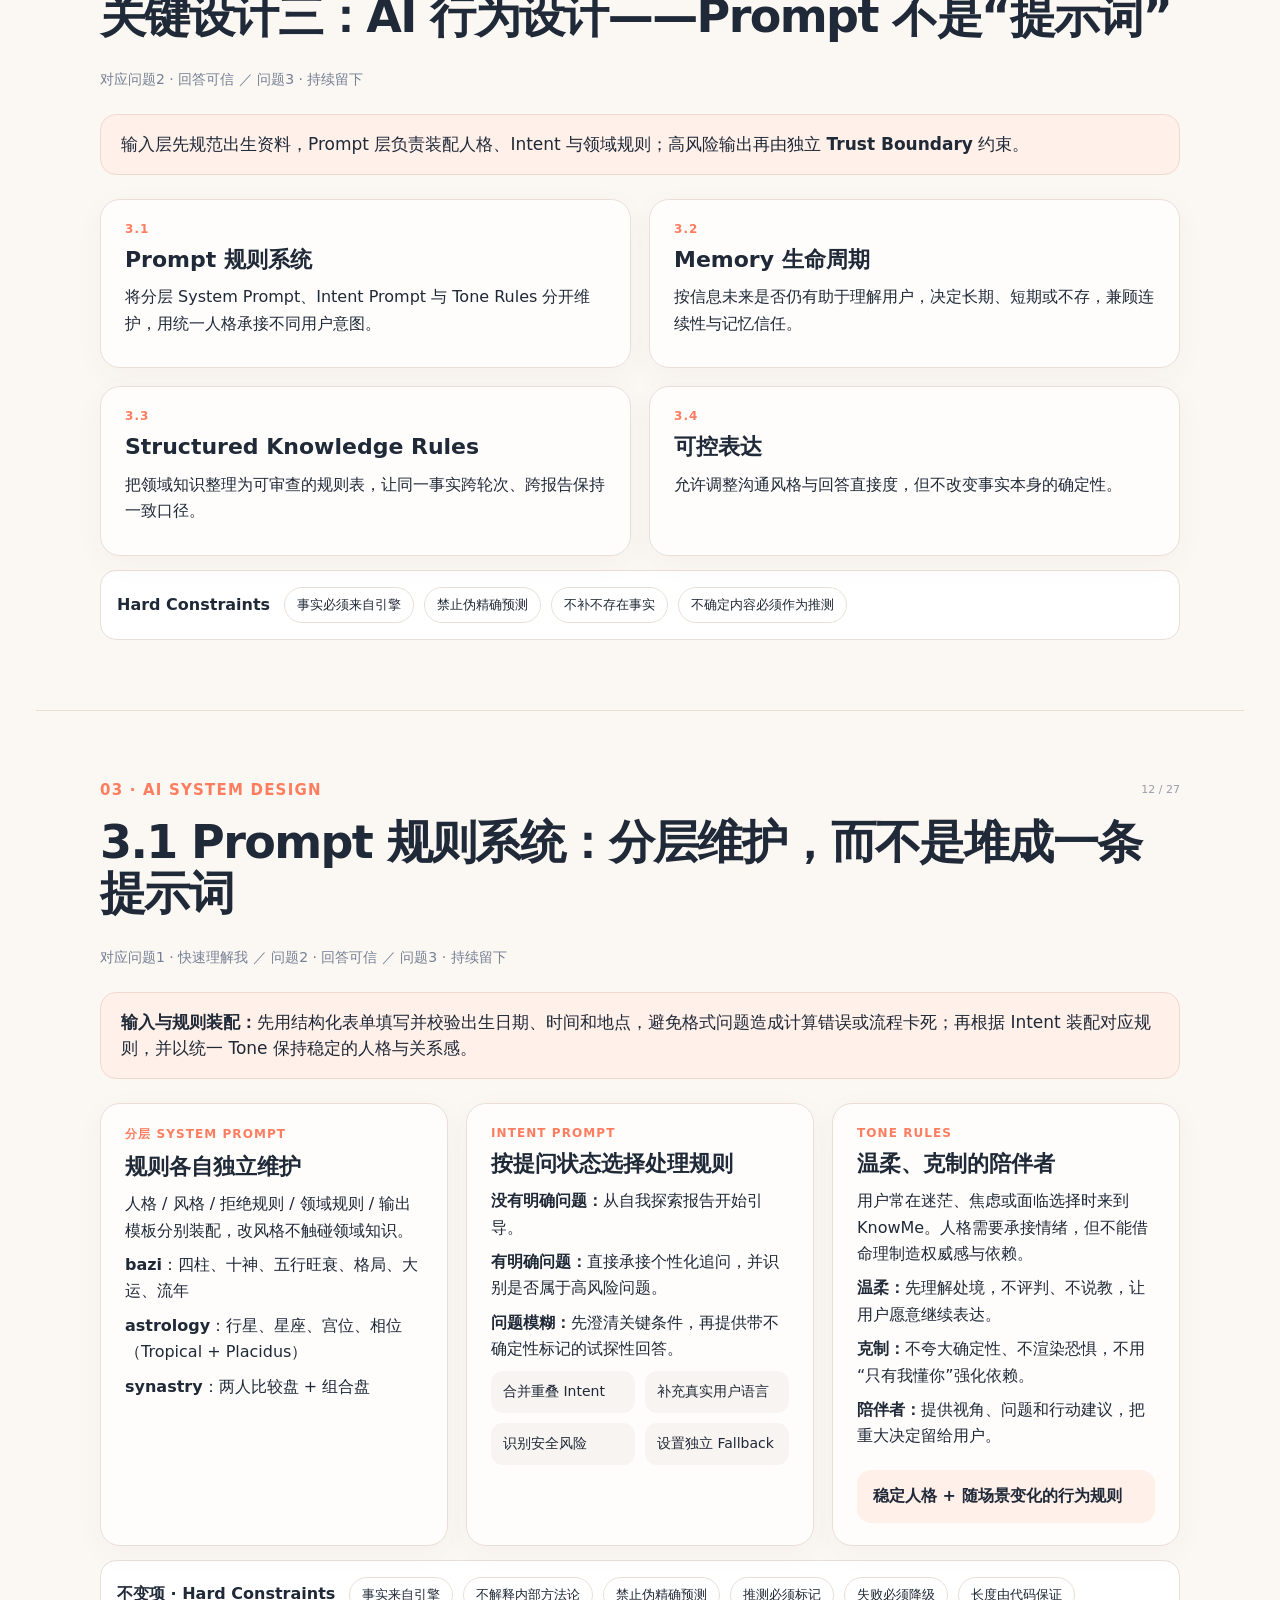
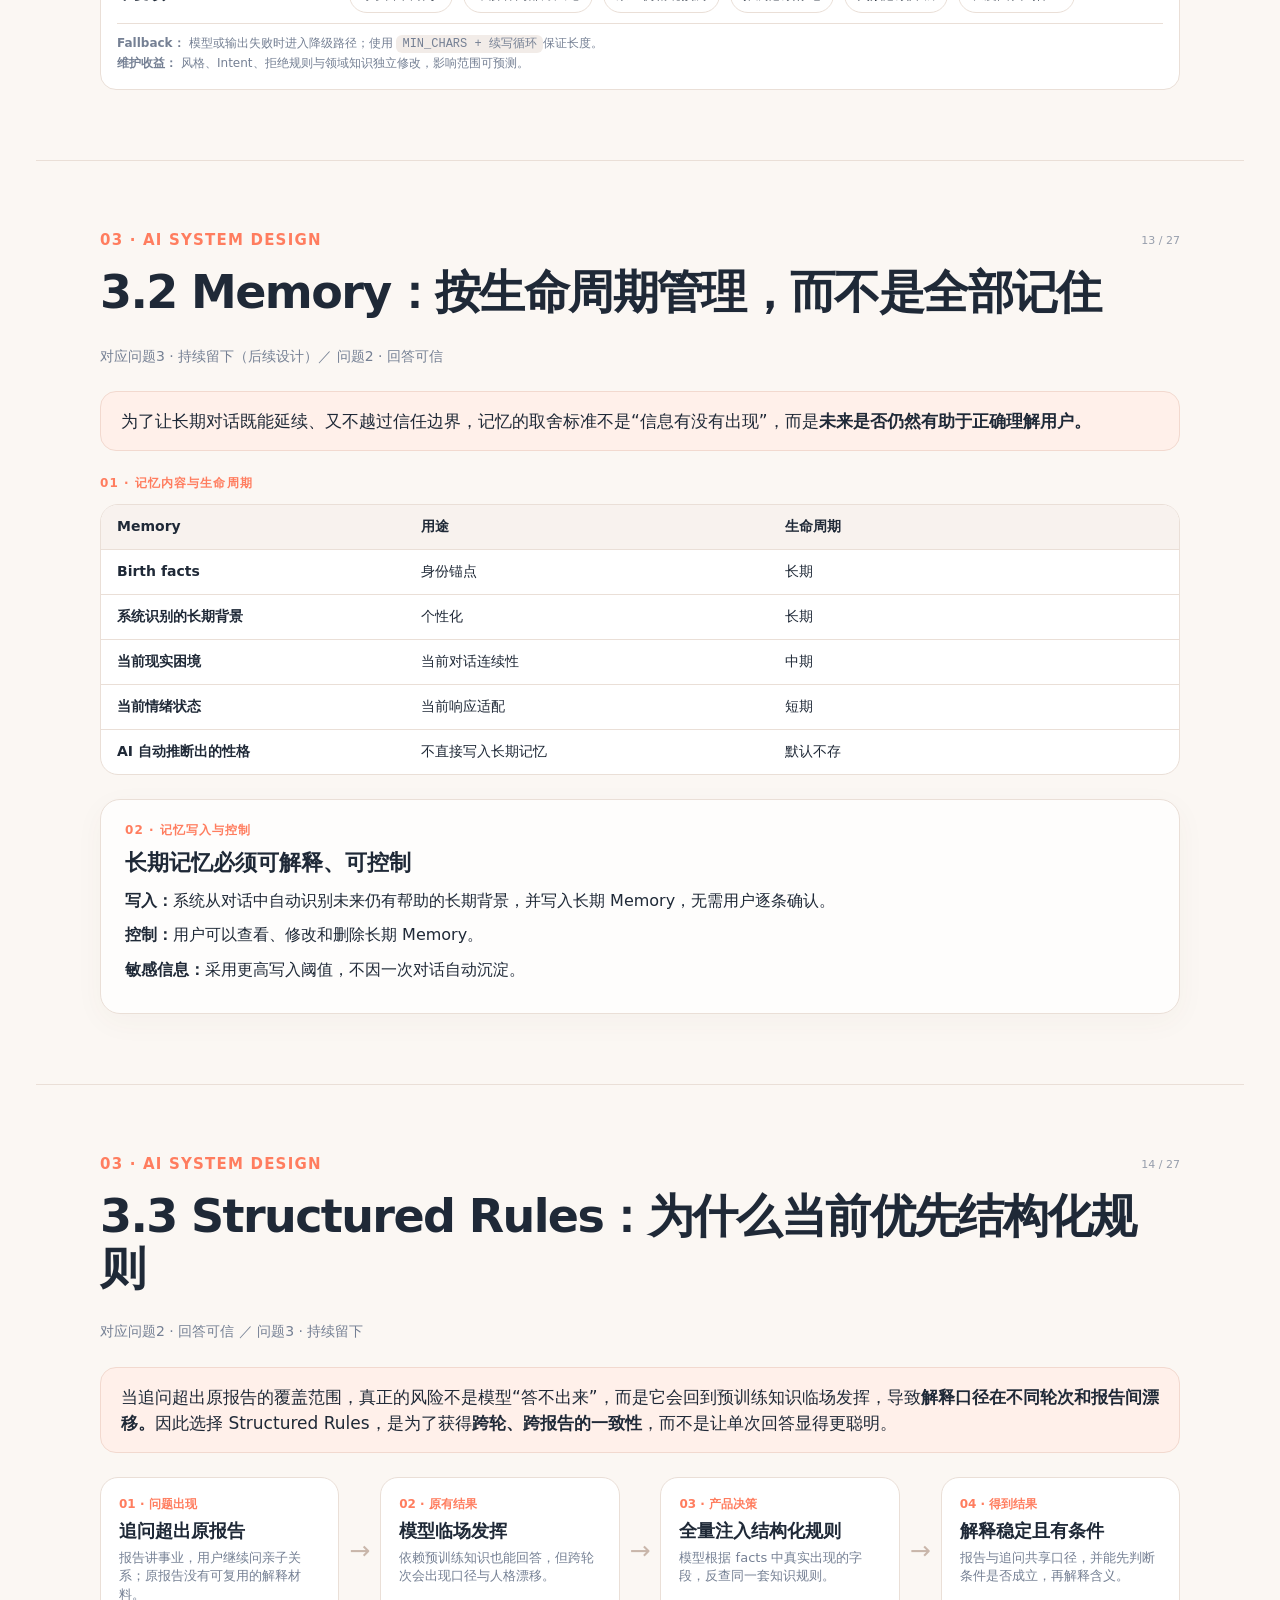
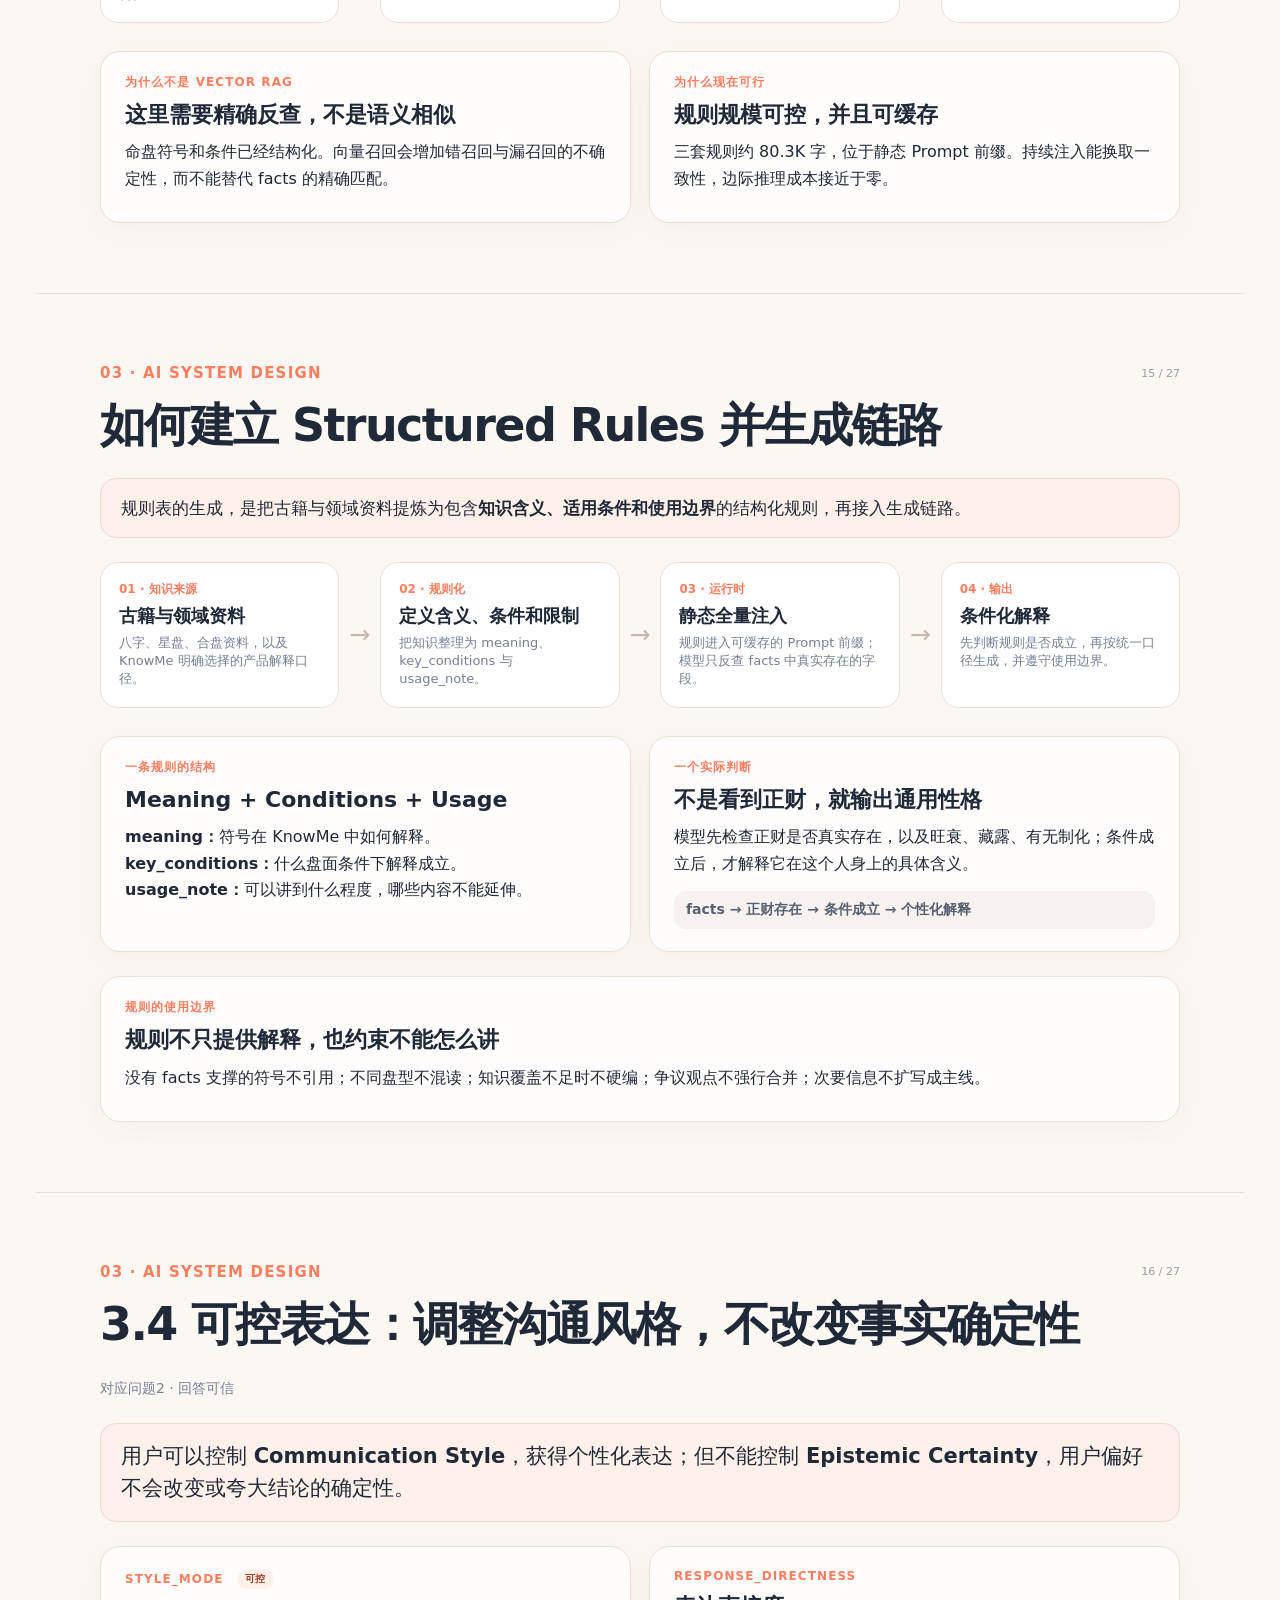
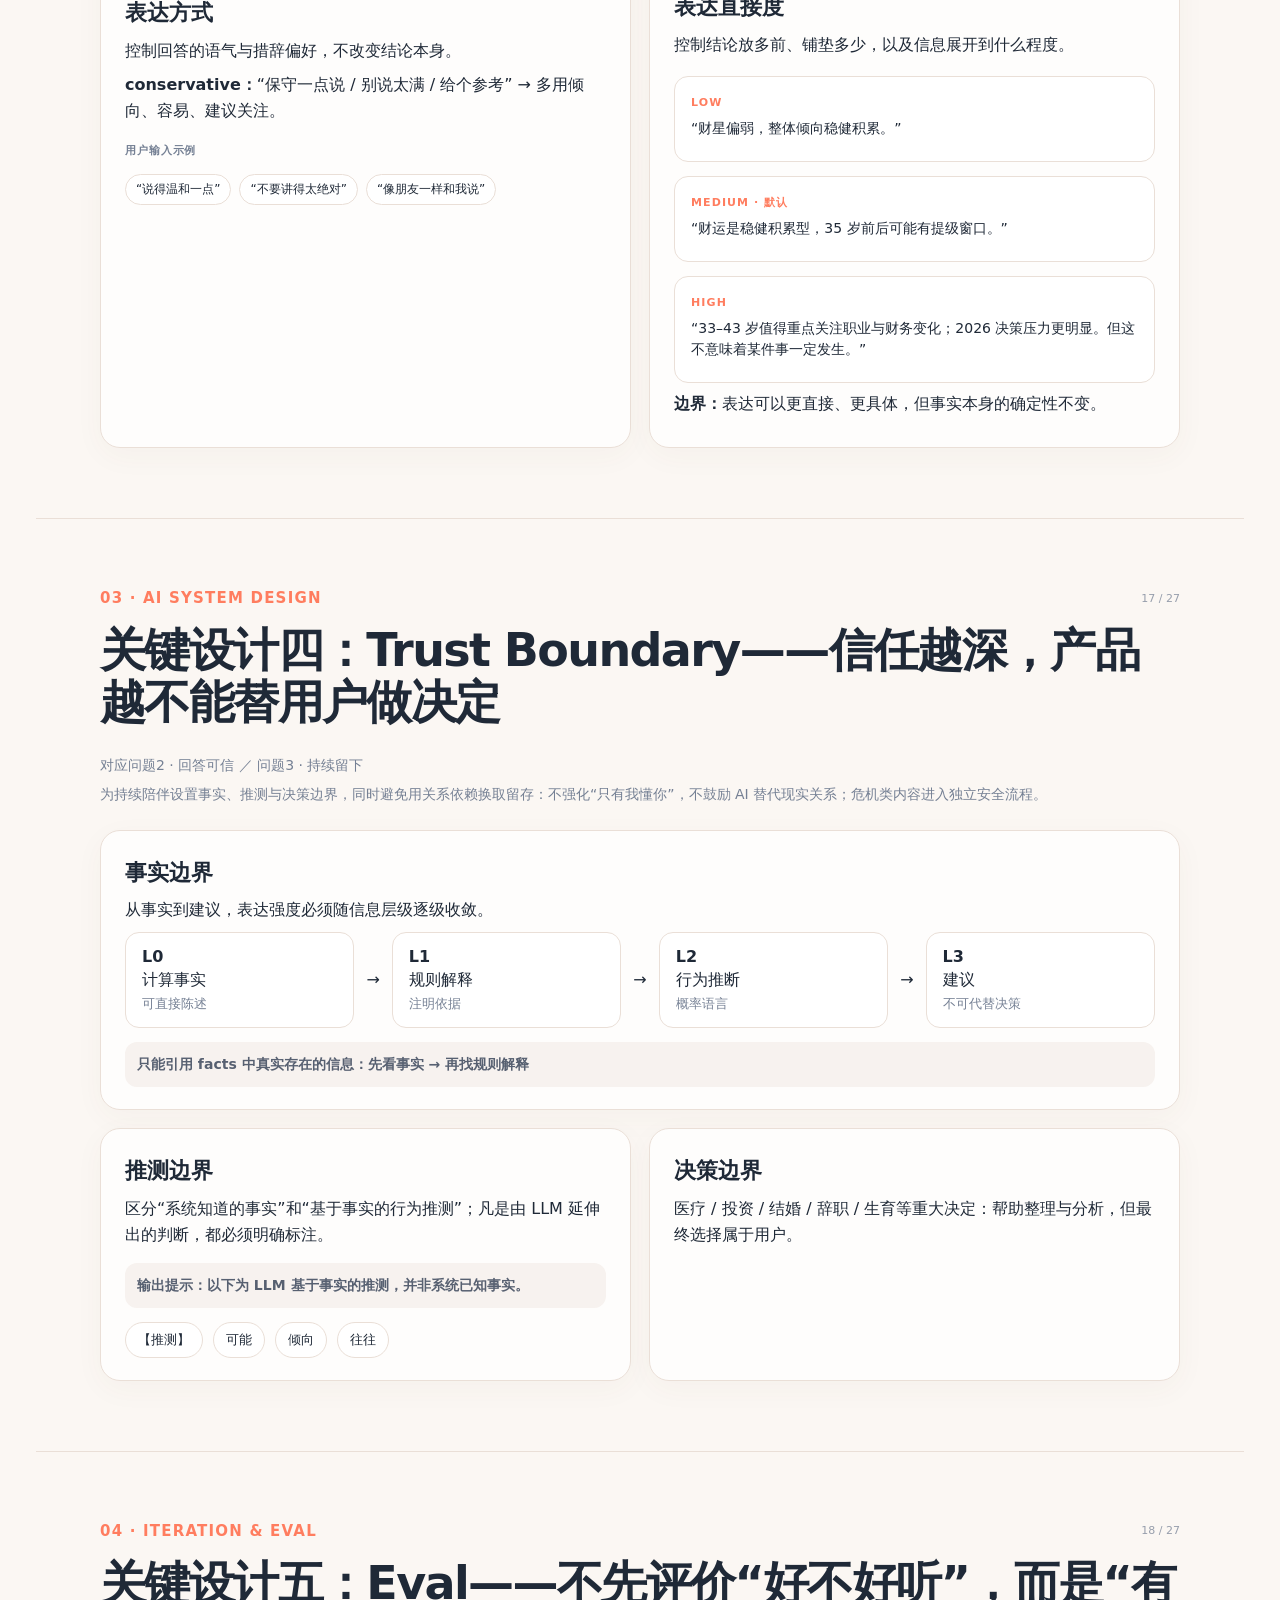
==== commit 4a547101: "Move KnowMe usage evidence into slide 04" ====
--- a/projects/knowme/index.html
+++ b/projects/knowme/index.html
@@ -445,8 +445,8 @@
 .is-embedded .portfolio-back{display:none!important}
 @media(max-width:700px){.portfolio-back{top:12px;left:12px;min-height:38px;padding:0 10px;font-size:11px}.stagebar{left:auto;right:12px;transform:none}}
 @media(max-width:350px){.stagebar{top:60px;left:50%;right:auto;transform:translateX(-50%)}.product-hero-inner{padding-top:150px}.slide-shell{padding-top:112px}}
-.usage-evidence{padding:52px 36px 30px;scroll-margin-top:84px}
-.usage-evidence-shell{width:min(1372px,100%);margin:0 auto;padding:42px 48px 30px;border:1px solid var(--line);border-radius:30px;background:linear-gradient(145deg,#fffdfb 0%,#fff8f3 100%);box-shadow:var(--shadow)}
+.usage-evidence{margin:0 0 24px;scroll-margin-top:84px}
+.usage-evidence-shell{width:100%;padding:32px 36px 26px;border:1px solid var(--line);border-radius:26px;background:linear-gradient(145deg,#fffdfb 0%,#fff8f3 100%)}
 .usage-evidence-top{display:flex;justify-content:space-between;gap:20px;align-items:center;color:var(--accent);font-size:12px;font-weight:800;letter-spacing:.1em}
 .usage-evidence-top time{color:var(--muted);font-size:12px;font-weight:650;letter-spacing:0}
 .usage-evidence-intro{display:flex;justify-content:space-between;align-items:end;gap:24px;margin:14px 0 30px}
@@ -466,7 +466,14 @@
 .usage-evidence-takeaway{display:flex;align-items:flex-start;gap:18px;margin-top:18px;padding:18px 22px;border-radius:18px;background:#24313d;color:#fff}.usage-evidence-takeaway b{flex:0 0 auto;color:#ffbca7;font-size:12px;letter-spacing:.08em}.usage-evidence-takeaway p{margin:0;color:#f2f3f1;font-size:14px;line-height:1.65}
 .usage-evidence-method{margin:16px 2px 0;color:var(--muted);font-size:11px;line-height:1.6}
 @media(max-width:900px){.usage-evidence-grid{grid-template-columns:1fr}.usage-metrics>p{padding-top:20px}}
-@media(max-width:700px){.usage-evidence{padding:34px 10px 22px}.usage-evidence-shell{padding:28px 20px 22px;border-radius:22px}.usage-evidence-top{align-items:flex-start}.usage-evidence-top time{text-align:right;font-size:10px}.usage-evidence-intro{display:block;margin:16px 0 22px}.usage-evidence-intro h2{font-size:28px}.usage-evidence-intro p{font-size:13px}.usage-evidence-source{display:inline-block;margin-top:14px}.usage-metrics,.usage-topics{padding:20px}.usage-metrics-lead{align-items:end}.usage-metrics-lead strong{font-size:70px}.usage-metrics-lead span{padding-bottom:8px;font-size:13px}.usage-metrics-sub{margin-top:22px}.usage-evidence-takeaway{display:block;padding:18px}.usage-evidence-takeaway p{margin-top:7px;font-size:13px}}
+@media(max-width:700px){.usage-evidence-shell{padding:24px 18px;border-radius:20px}.usage-evidence-top{align-items:flex-start}.usage-evidence-top time{text-align:right;font-size:10px}.usage-evidence-intro{display:block;margin:16px 0 22px}.usage-evidence-intro h2{font-size:28px}.usage-evidence-intro p{font-size:13px}.usage-evidence-source{display:inline-block;margin-top:14px}.usage-metrics,.usage-topics{padding:20px}.usage-metrics-lead{align-items:end}.usage-metrics-lead strong{font-size:70px}.usage-metrics-lead span{padding-bottom:8px;font-size:13px}.usage-metrics-sub{margin-top:22px}.usage-evidence-takeaway{display:block;padding:18px}.usage-evidence-takeaway p{margin-top:7px;font-size:13px}}
+.slide[data-index="4"] .definition{padding:28px 30px}
+.slide[data-index="4"] .definition h2{margin:4px 0 18px;font-size:26px}
+.slide[data-index="4"] .redefinition-steps{display:grid;grid-template-columns:repeat(2,minmax(0,1fr));gap:14px;margin:0}
+.slide[data-index="4"] .redefinition-steps li{padding:18px 18px 18px 58px;border:1px solid var(--line);border-radius:14px;background:var(--paper)}
+.slide[data-index="4"] .redefinition-steps li:before{top:18px;left:18px}
+.slide[data-index="4"] .redefinition-steps li:after{display:none}
+@media(max-width:700px){.slide[data-index="4"] .definition{padding:20px}.slide[data-index="4"] .definition h2{font-size:21px}.slide[data-index="4"] .redefinition-steps{grid-template-columns:1fr}}
 </style>
 </head>
 <body>
@@ -523,32 +530,6 @@
     </figure>
   </div>
 </header>
-<section class="usage-evidence" id="usage-evidence" aria-labelledby="usage-evidence-title">
-  <div class="usage-evidence-shell">
-    <div class="usage-evidence-top"><span>00 / RECENT USER EVIDENCE</span><time datetime="2026-10-07">近 60 天 · 截至 2026.10.07</time></div>
-    <div class="usage-evidence-intro">
-      <div><h2 id="usage-evidence-title">真实提问，指向哪些现实问题？</h2><p>用近期使用数据回看 KnowMe 的产品方向：从已记录的提问正文中，观察用户把对话带向哪里。</p></div>
-      <span class="usage-evidence-source">UMAMI / ASK_SUBMIT</span>
-    </div>
-    <div class="usage-evidence-grid">
-      <div class="usage-metrics">
-        <div class="usage-metrics-lead"><strong>368</strong><span>次提问／追问提交事件</span></div>
-        <div class="usage-metrics-sub"><div><strong>307</strong><span>次记录到问题正文</span></div><div><strong>294</strong><span>条去重问题文本</span></div></div>
-        <p>这是事件与文本量，不代表独立用户数或留存人数。</p>
-      </div>
-      <div class="usage-topics" aria-label="含正文提问的高频主题">
-        <h3>部分高频主题</h3><p>按 307 次含正文提交计算；同一提问可属于多个主题。</p>
-        <div class="usage-topic"><div class="usage-topic-label"><span>事业、求职与创业</span><strong>92 次 <small>30.0%</small></strong></div><span class="usage-topic-track" aria-hidden="true"><i style="--pct:30%"></i></span></div>
-        <div class="usage-topic"><div class="usage-topic-label"><span>具体决策与方案比较</span><strong>86 次 <small>28.0%</small></strong></div><span class="usage-topic-track" aria-hidden="true"><i style="--pct:28%"></i></span></div>
-        <div class="usage-topic"><div class="usage-topic-label"><span>自我认知、情绪与成长</span><strong>80 次 <small>26.1%</small></strong></div><span class="usage-topic-track" aria-hidden="true"><i style="--pct:26.1%"></i></span></div>
-        <div class="usage-topic"><div class="usage-topic-label"><span>命理概念与结果校验</span><strong>66 次 <small>21.5%</small></strong></div><span class="usage-topic-track" aria-hidden="true"><i style="--pct:21.5%"></i></span></div>
-        <div class="usage-topic"><div class="usage-topic-label"><span>感情、伴侣与人际关系</span><strong>63 次 <small>20.5%</small></strong></div><span class="usage-topic-track" aria-hidden="true"><i style="--pct:20.5%"></i></span></div>
-      </div>
-    </div>
-    <div class="usage-evidence-takeaway"><b>产品启示</b><p>职业选择、方案比较与自我理解反复出现在问题中；结果校验也占有明显比重。这为“结合个人背景讨论现实选择”的定位提供了后续行为证据，也提醒产品把解释依据与不确定性说清楚。</p></div>
-    <p class="usage-evidence-method">来源：Umami 只读 API 的 ask_submit 事件及 question 属性；主题由关键词进行多标签归类，比例不可相加。部分长文本可能在接口返回时截断。此处仅公开汇总，不展示原始私人提问；该时间段的事件数据不能单独证明复访或长期关系。</p>
-  </div>
-</section>
 <div class="deck" id="deck">
 
     <section class="slide" data-stage="1" data-index="1">
@@ -626,37 +607,45 @@
         </div>
         <h1>真实用户修正了最初假设</h1>
         <div class="slide-body">
-    <div class="insight-card" style="margin-bottom:24px">
-      <div class="eyebrow">Product Insight</div>
-      <h3>这些提问提示：用户不仅关心预测，也在寻求当下的选择确认与支持。</h3>
-      <div class="pill-row"><span>选择确认</span><span>情绪支持</span><span>现实决策</span></div>
-    </div>
-    <div class="grid grid-2 split evidence-to-definition">
-      <div>
-        <div class="eyebrow">真实主题 · 匿名化归纳</div>
-        <div class="question-stack">
-          <div class="question-group"><small>职业与现实选择</small><div class="question-bubble"><p>围绕求职、离职、创业和城市选择比较路径，希望看清风险与下一步。</p></div></div>
-          <div class="question-group"><small>自我理解</small><div class="question-bubble"><p>结合工作状态、情绪与过往经历，理解自己的行为模式和可调整之处。</p></div></div>
-          <div class="question-group"><small>结果校验</small><div class="question-bubble"><p>对命理概念与解释差异继续提问，要求说明判断依据与前后变化。</p></div></div>
-          <div class="question-group"><small>关系与人生节点</small><div class="question-bubble"><p>将伴侣、人际边界与未来节点放进现实处境中讨论。</p></div></div>
-        </div>
-      </div>
-      <div class="evidence-arrow" aria-hidden="true">→</div>
-      <div>
-        <div class="definition">
-          <b>为什么重新定义 KnowMe</b>
-          <ol class="redefinition-steps">
-            <li><h3>初始产品假设</h3><p>命理天然具有自我探索属性，而 AI 可以降低个性化解读成本。</p></li>
-            <li><h3>真实用户修正假设</h3><p>用户不只想获得解读，还会围绕就业、城市选择、自我困惑和人生意义继续提问。</p></li>
-            <li><h3>Product Insight</h3><p>用户表面在问命理，实际是在不确定状态下寻找确定感、自我解释和下一步行动。</p></li>
-            <li><h3>重新定义 KnowMe</h3><p>不是替用户预测未来，而是通过稳定、个性化的解释框架，帮助用户理解自己，并把自我认知转化为现实中的判断与行动。</p></li>
-          </ol>
-          <p class="redefinition-note">不是一开始就知道正确答案，而是带着假设进入市场，再通过真实用户反馈修正产品方向。</p>
-          <strong class="redefinition-result">最懂你的命理人生陪伴者</strong>
-        </div>
-      </div>
-    </div>
-    </div>
+          <section class="usage-evidence" id="usage-evidence" aria-labelledby="usage-evidence-title">
+            <div class="usage-evidence-shell">
+              <div class="usage-evidence-top"><span>RECENT USER EVIDENCE</span><time datetime="2026-10-07">近 60 天 · 截至 2026.10.07</time></div>
+              <div class="usage-evidence-intro">
+                <div><h2 id="usage-evidence-title">真实提问，指向哪些现实问题？</h2><p>用近期使用数据回看 KnowMe 的产品方向：从已记录的提问正文中，观察用户把对话带向哪里。</p></div>
+                <span class="usage-evidence-source">UMAMI / ASK_SUBMIT</span>
+              </div>
+              <div class="usage-evidence-grid">
+                <div class="usage-metrics">
+                  <div class="usage-metrics-lead"><strong>368</strong><span>次提问／追问提交事件</span></div>
+                  <div class="usage-metrics-sub"><div><strong>307</strong><span>次记录到问题正文</span></div><div><strong>294</strong><span>条去重问题文本</span></div></div>
+                  <p>这是事件与文本量，不代表独立用户数或留存人数。</p>
+                </div>
+                <div class="usage-topics" aria-label="含正文提问的高频主题">
+                  <h3>部分高频主题</h3><p>按 307 次含正文提交计算；同一提问可属于多个主题。</p>
+                  <div class="usage-topic"><div class="usage-topic-label"><span>事业、求职与创业</span><strong>92 次 <small>30.0%</small></strong></div><span class="usage-topic-track" aria-hidden="true"><i style="--pct:30%"></i></span></div>
+                  <div class="usage-topic"><div class="usage-topic-label"><span>具体决策与方案比较</span><strong>86 次 <small>28.0%</small></strong></div><span class="usage-topic-track" aria-hidden="true"><i style="--pct:28%"></i></span></div>
+                  <div class="usage-topic"><div class="usage-topic-label"><span>自我认知、情绪与成长</span><strong>80 次 <small>26.1%</small></strong></div><span class="usage-topic-track" aria-hidden="true"><i style="--pct:26.1%"></i></span></div>
+                  <div class="usage-topic"><div class="usage-topic-label"><span>命理概念与结果校验</span><strong>66 次 <small>21.5%</small></strong></div><span class="usage-topic-track" aria-hidden="true"><i style="--pct:21.5%"></i></span></div>
+                  <div class="usage-topic"><div class="usage-topic-label"><span>感情、伴侣与人际关系</span><strong>63 次 <small>20.5%</small></strong></div><span class="usage-topic-track" aria-hidden="true"><i style="--pct:20.5%"></i></span></div>
+                </div>
+              </div>
+              <div class="usage-evidence-takeaway"><b>产品启示</b><p>职业选择、方案比较与自我理解反复出现在问题中；结果校验也占有明显比重。这为“结合个人背景讨论现实选择”的定位提供了后续行为证据，也提醒产品把解释依据与不确定性说清楚。</p></div>
+              <p class="usage-evidence-method">来源：Umami 只读 API 的 ask_submit 事件及 question 属性；主题由关键词进行多标签归类，比例不可相加。部分长文本可能在接口返回时截断。此处仅公开汇总，不展示原始私人提问；该时间段的事件数据不能单独证明复访或长期关系。</p>
+            </div>
+          </section>
+          <div class="definition">
+            <div class="eyebrow">FROM EVIDENCE TO POSITIONING</div>
+            <h2>为什么重新定义 KnowMe</h2>
+            <ol class="redefinition-steps">
+              <li><h3>初始产品假设</h3><p>命理天然具有自我探索属性，而 AI 可以降低个性化解读成本。</p></li>
+              <li><h3>真实用户修正假设</h3><p>用户不只想获得解读，还会围绕就业、城市选择、自我困惑和人生意义继续提问。</p></li>
+              <li><h3>Product Insight</h3><p>用户表面在问命理，实际是在不确定状态下寻找确定感、自我解释和下一步行动。</p></li>
+              <li><h3>重新定义 KnowMe</h3><p>不是替用户预测未来，而是通过稳定、个性化的解释框架，帮助用户理解自己，并把自我认知转化为现实中的判断与行动。</p></li>
+            </ol>
+            <p class="redefinition-note">不是一开始就知道正确答案，而是带着假设进入市场，再通过真实用户反馈修正产品方向。</p>
+            <strong class="redefinition-result">最懂你的命理人生陪伴者</strong>
+          </div>
+        </div>
       </div>
     </section>
     
@@ -1320,7 +1309,7 @@
 },{passive:true});
 window.addEventListener('resize',updateReadingProgress);
 stageItems.forEach(item=>item.addEventListener('click',()=>{
-  const target=item.dataset.stageItem==='1'?document.getElementById('usage-evidence'):slides.find(s=>s.dataset.stage===item.dataset.stageItem);
+  const target=slides.find(s=>s.dataset.stage===item.dataset.stageItem);
   if(target){target.scrollIntoView({block:'start'});history.replaceState(null,'','#'+target.id)}
 }));
 document.getElementById('fullscreenBtn').onclick=()=>{
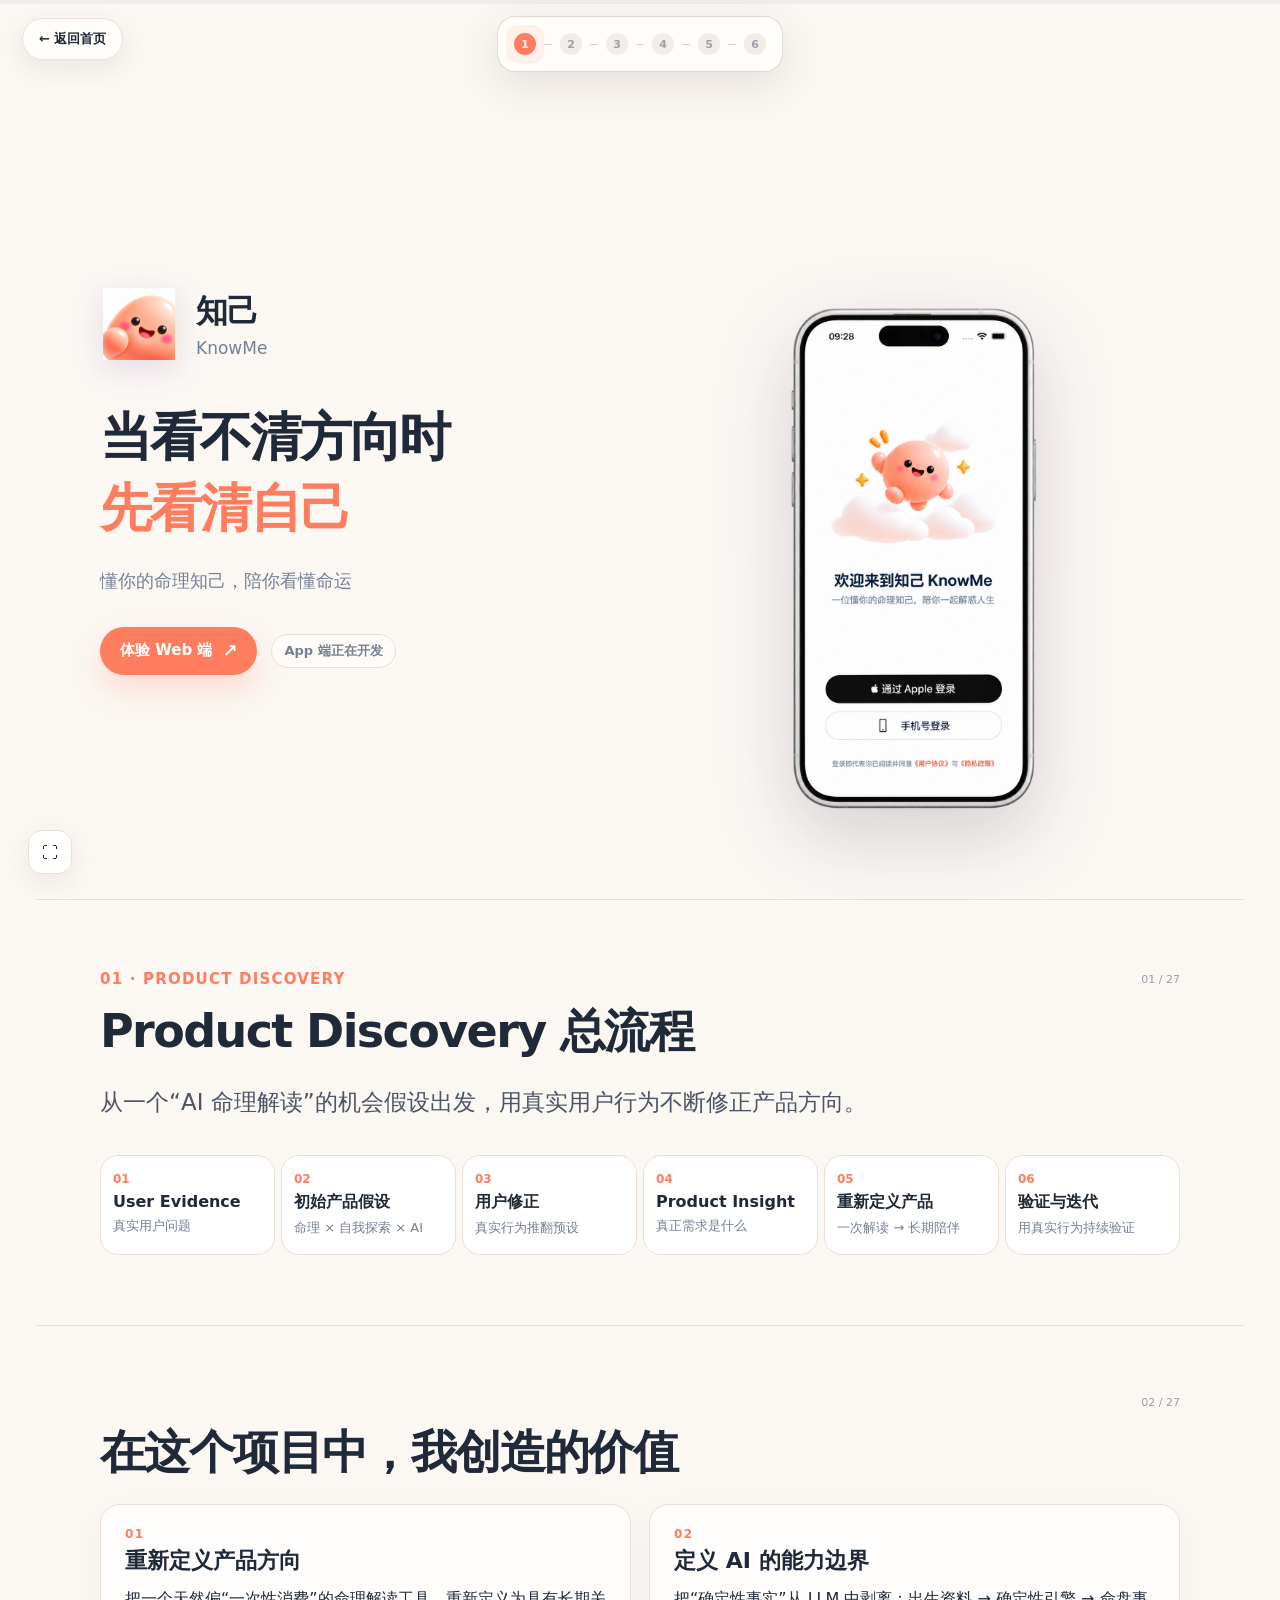
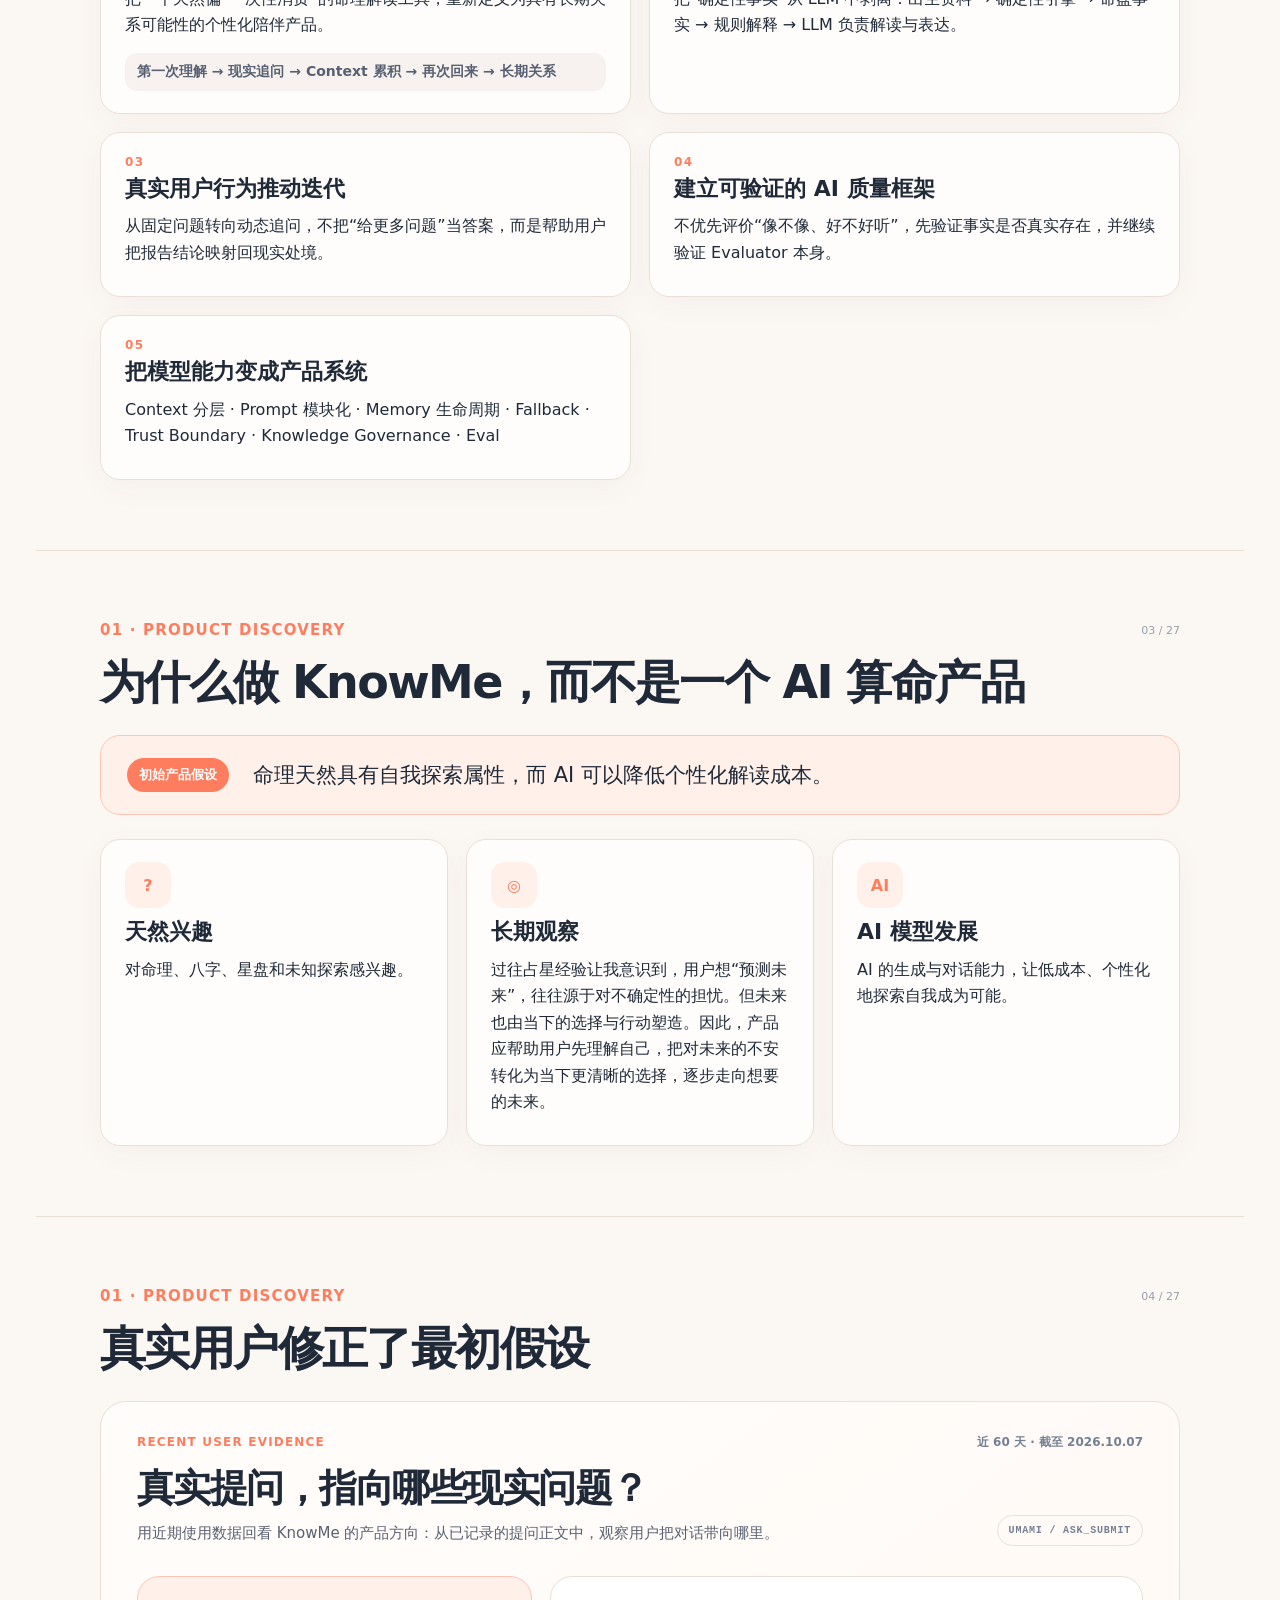
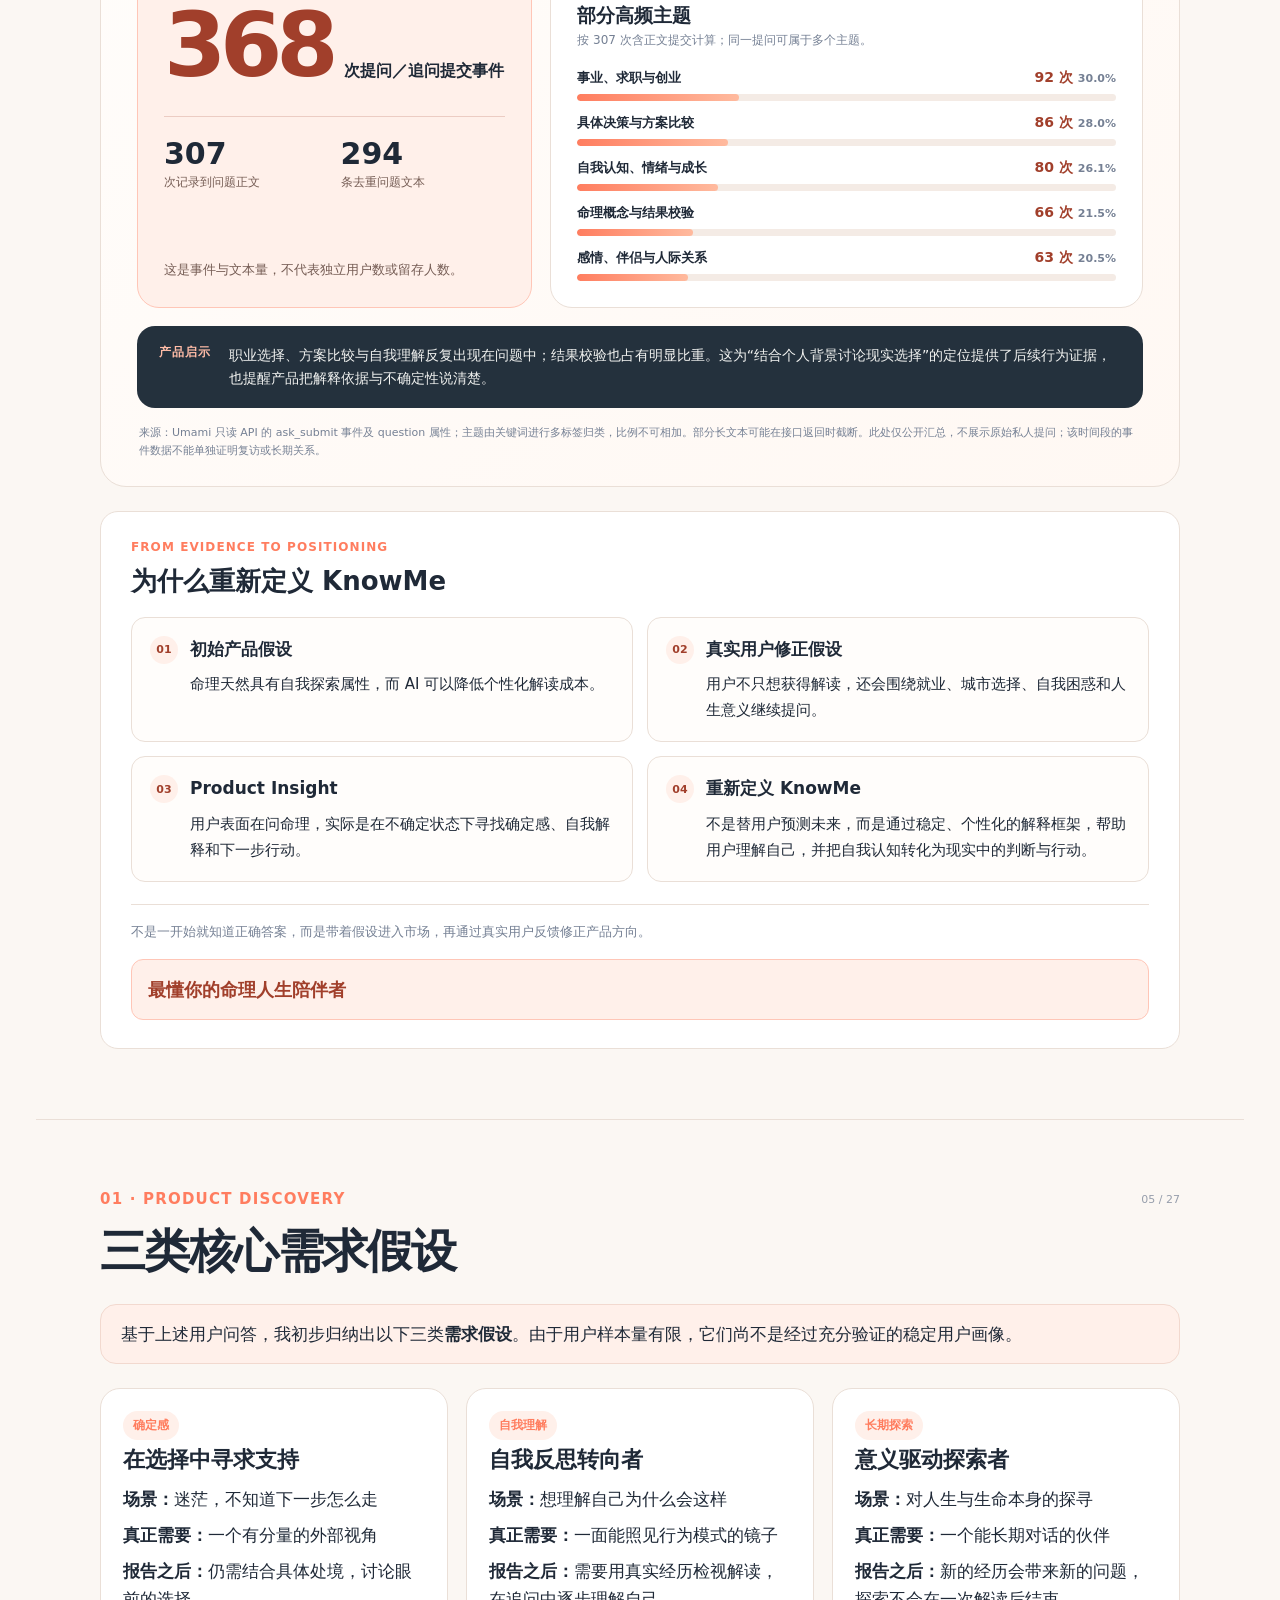
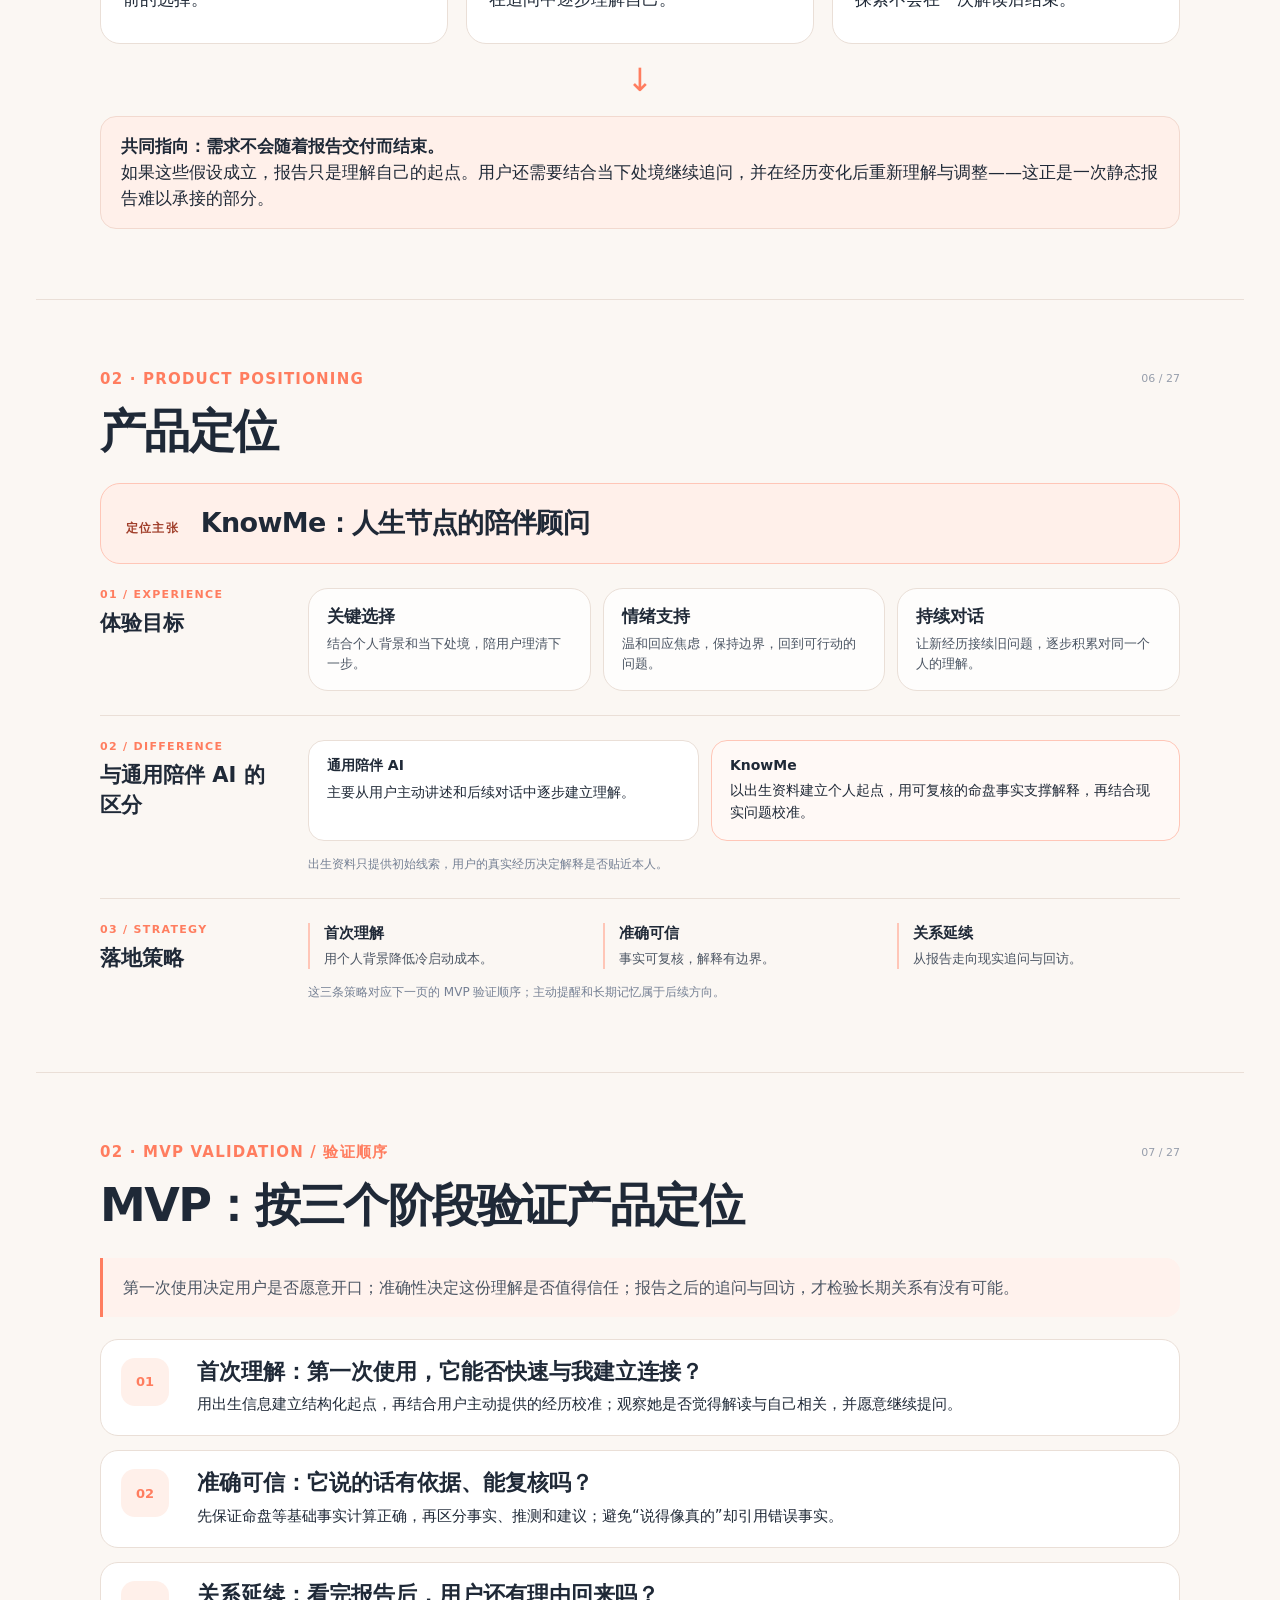
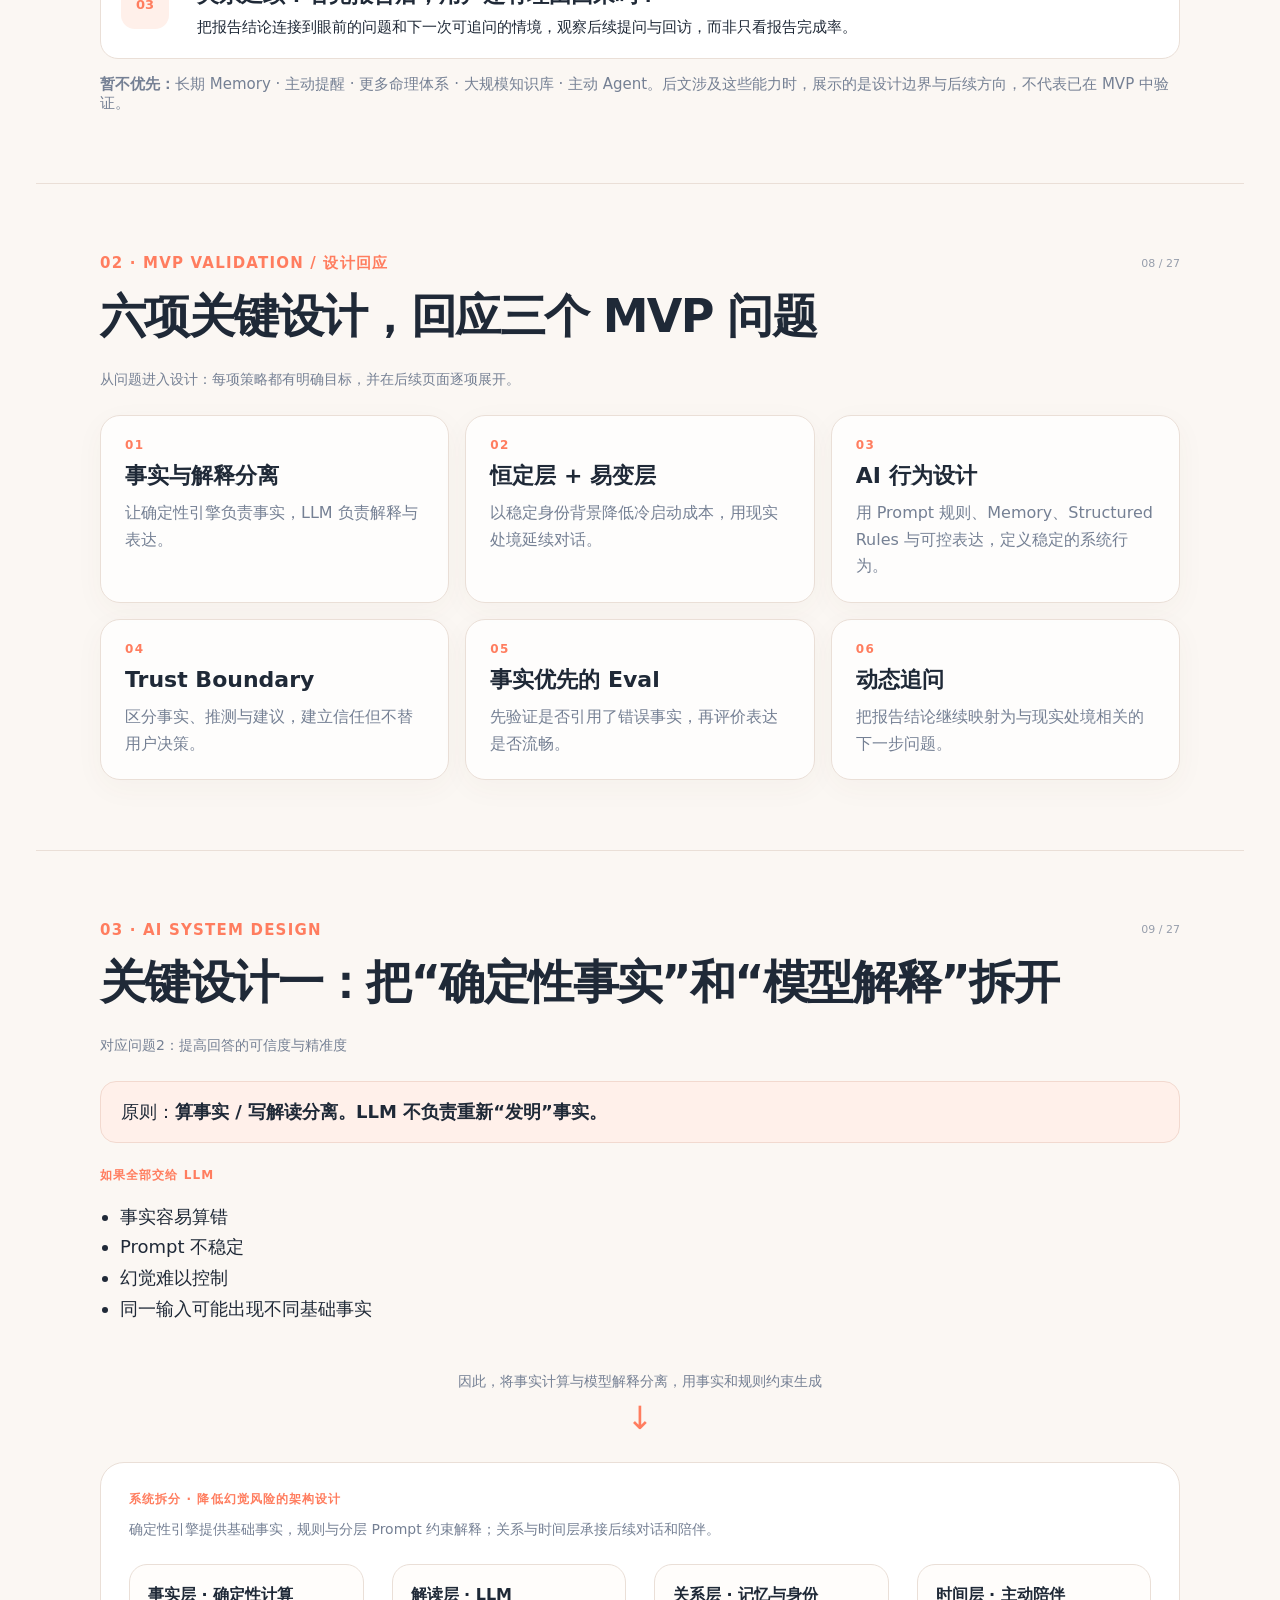
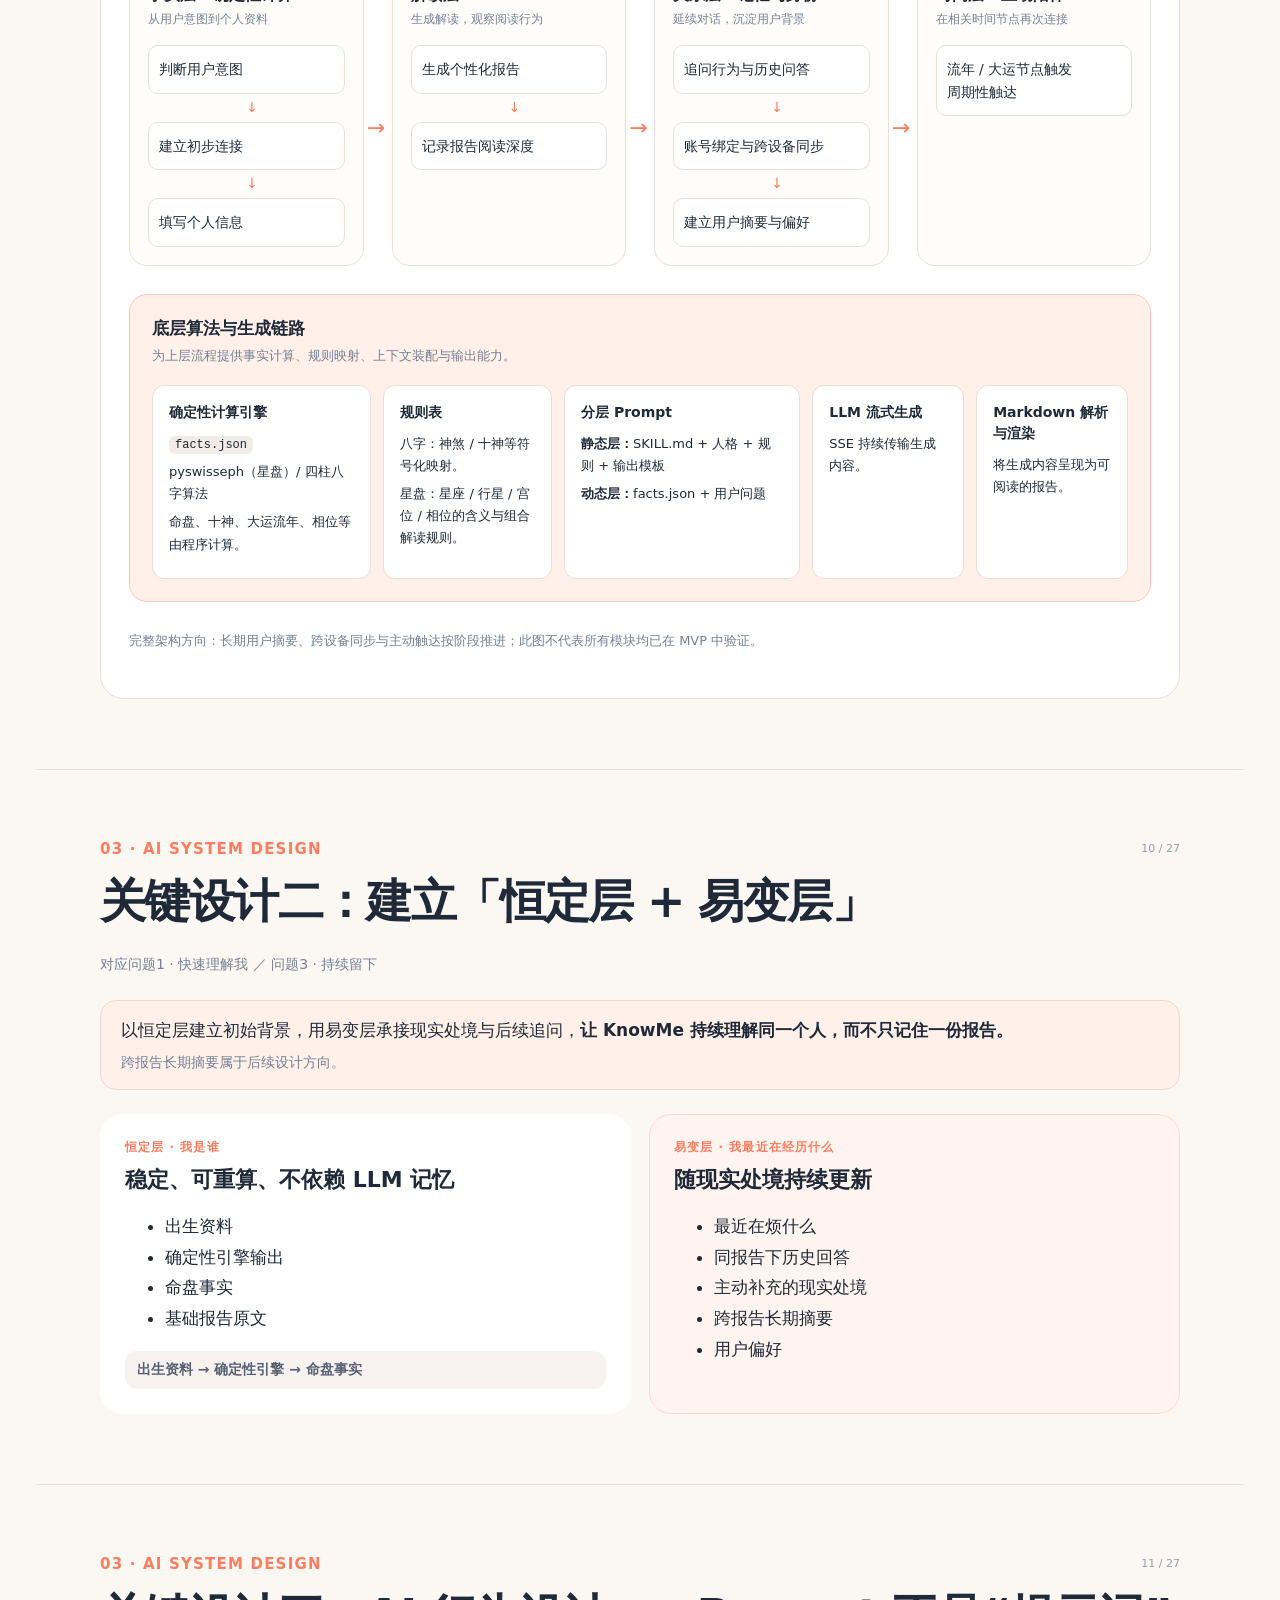
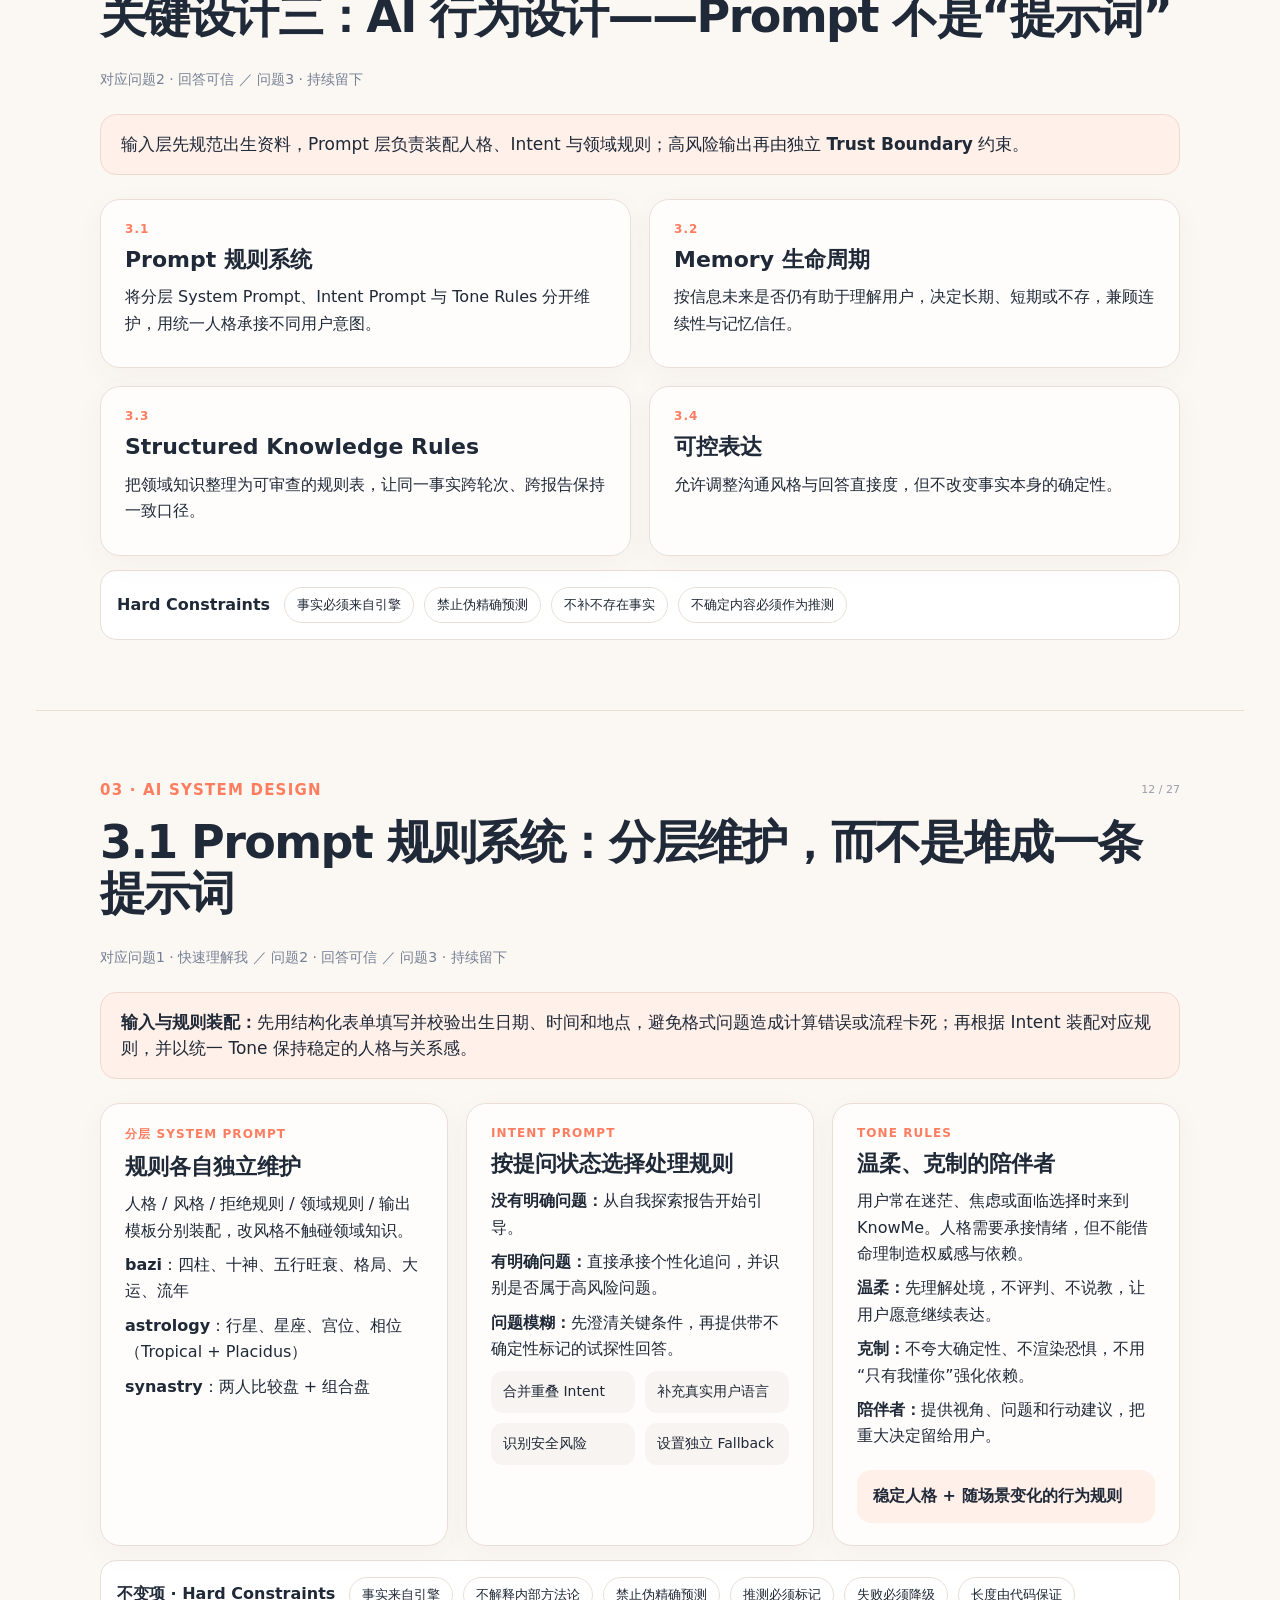
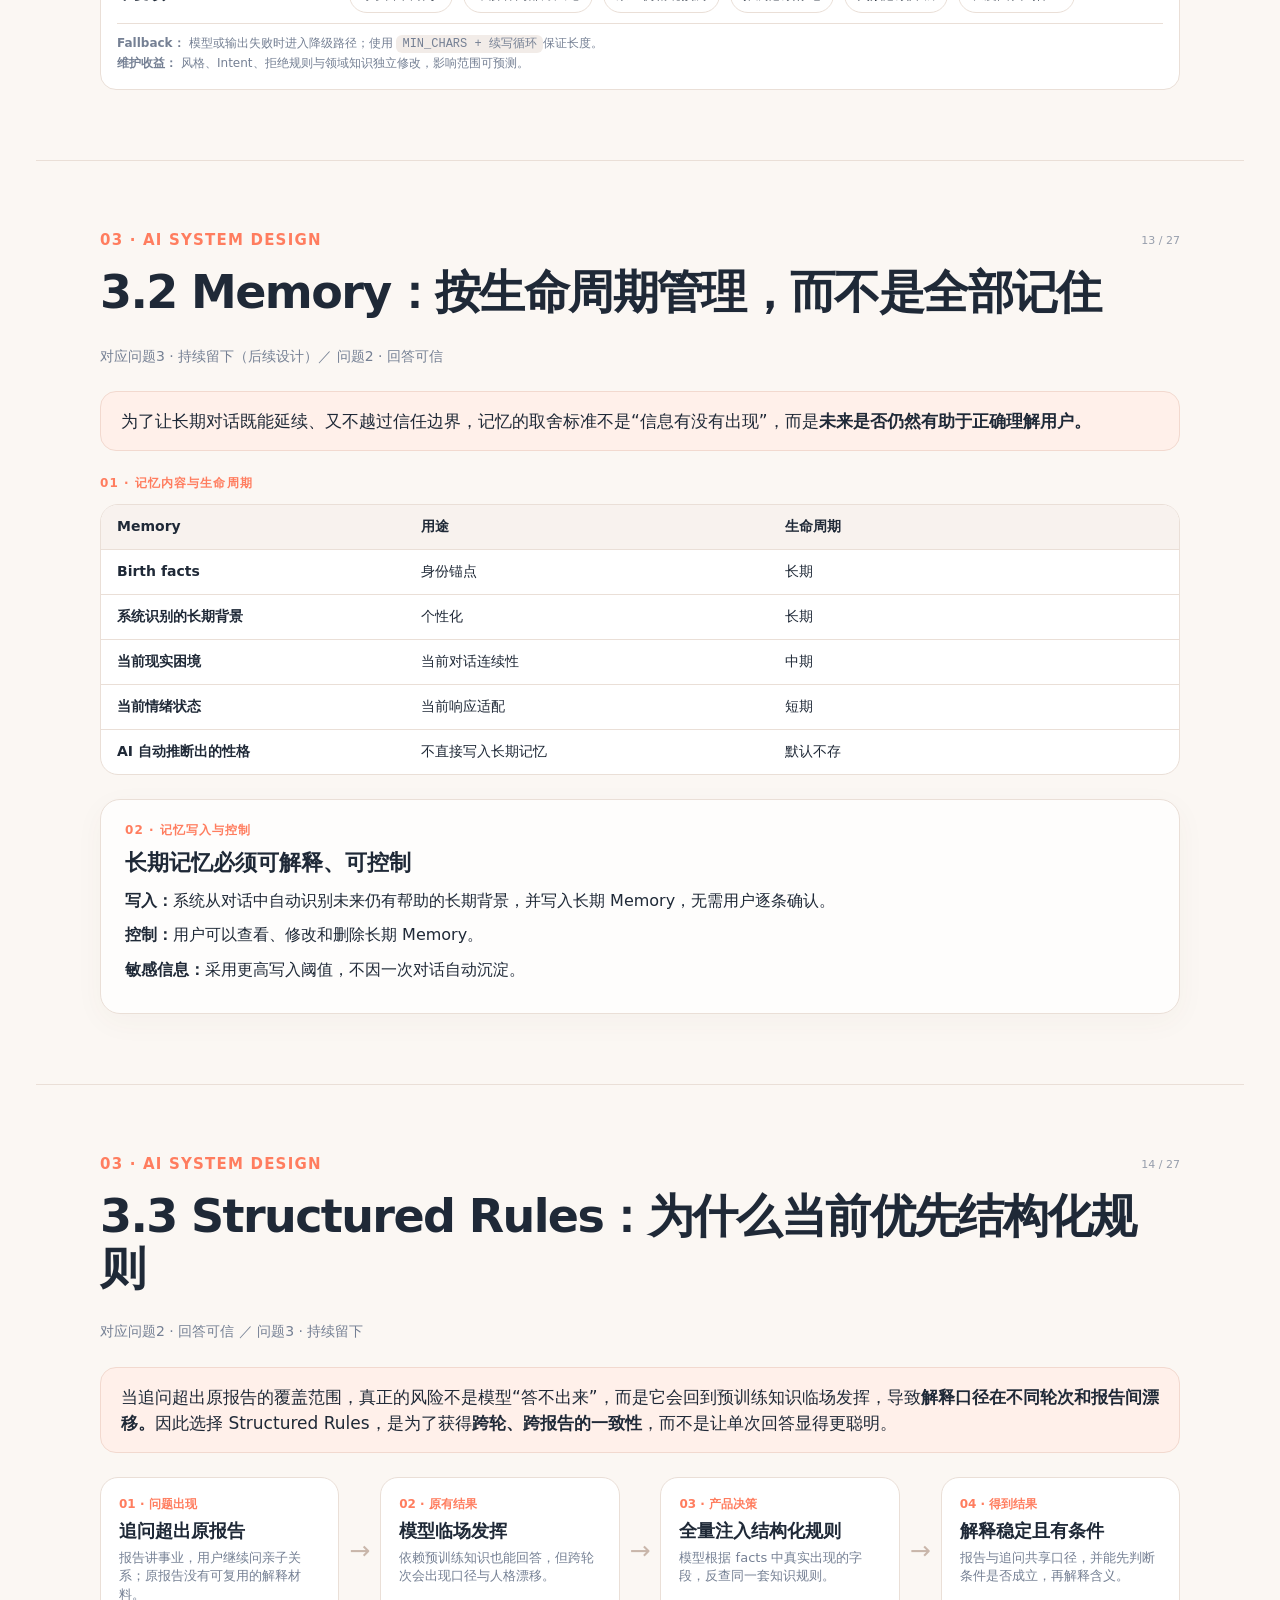
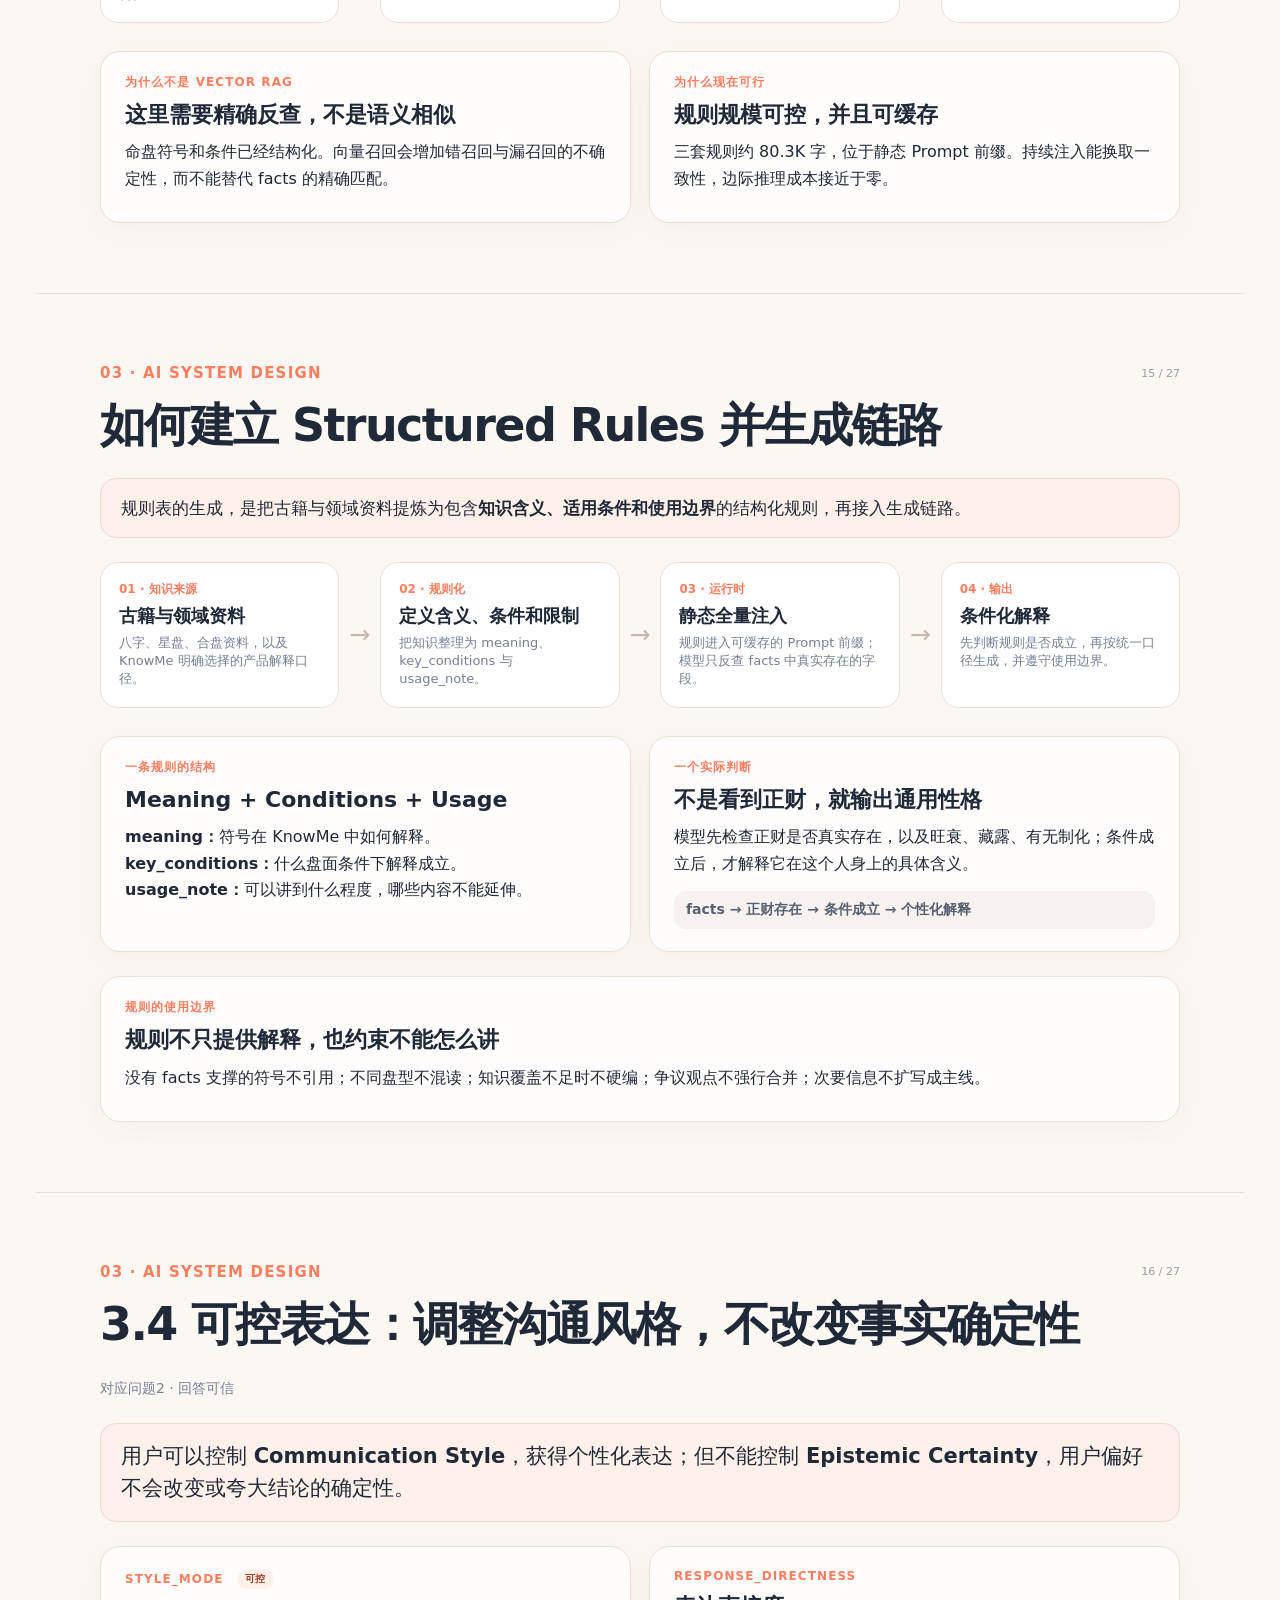
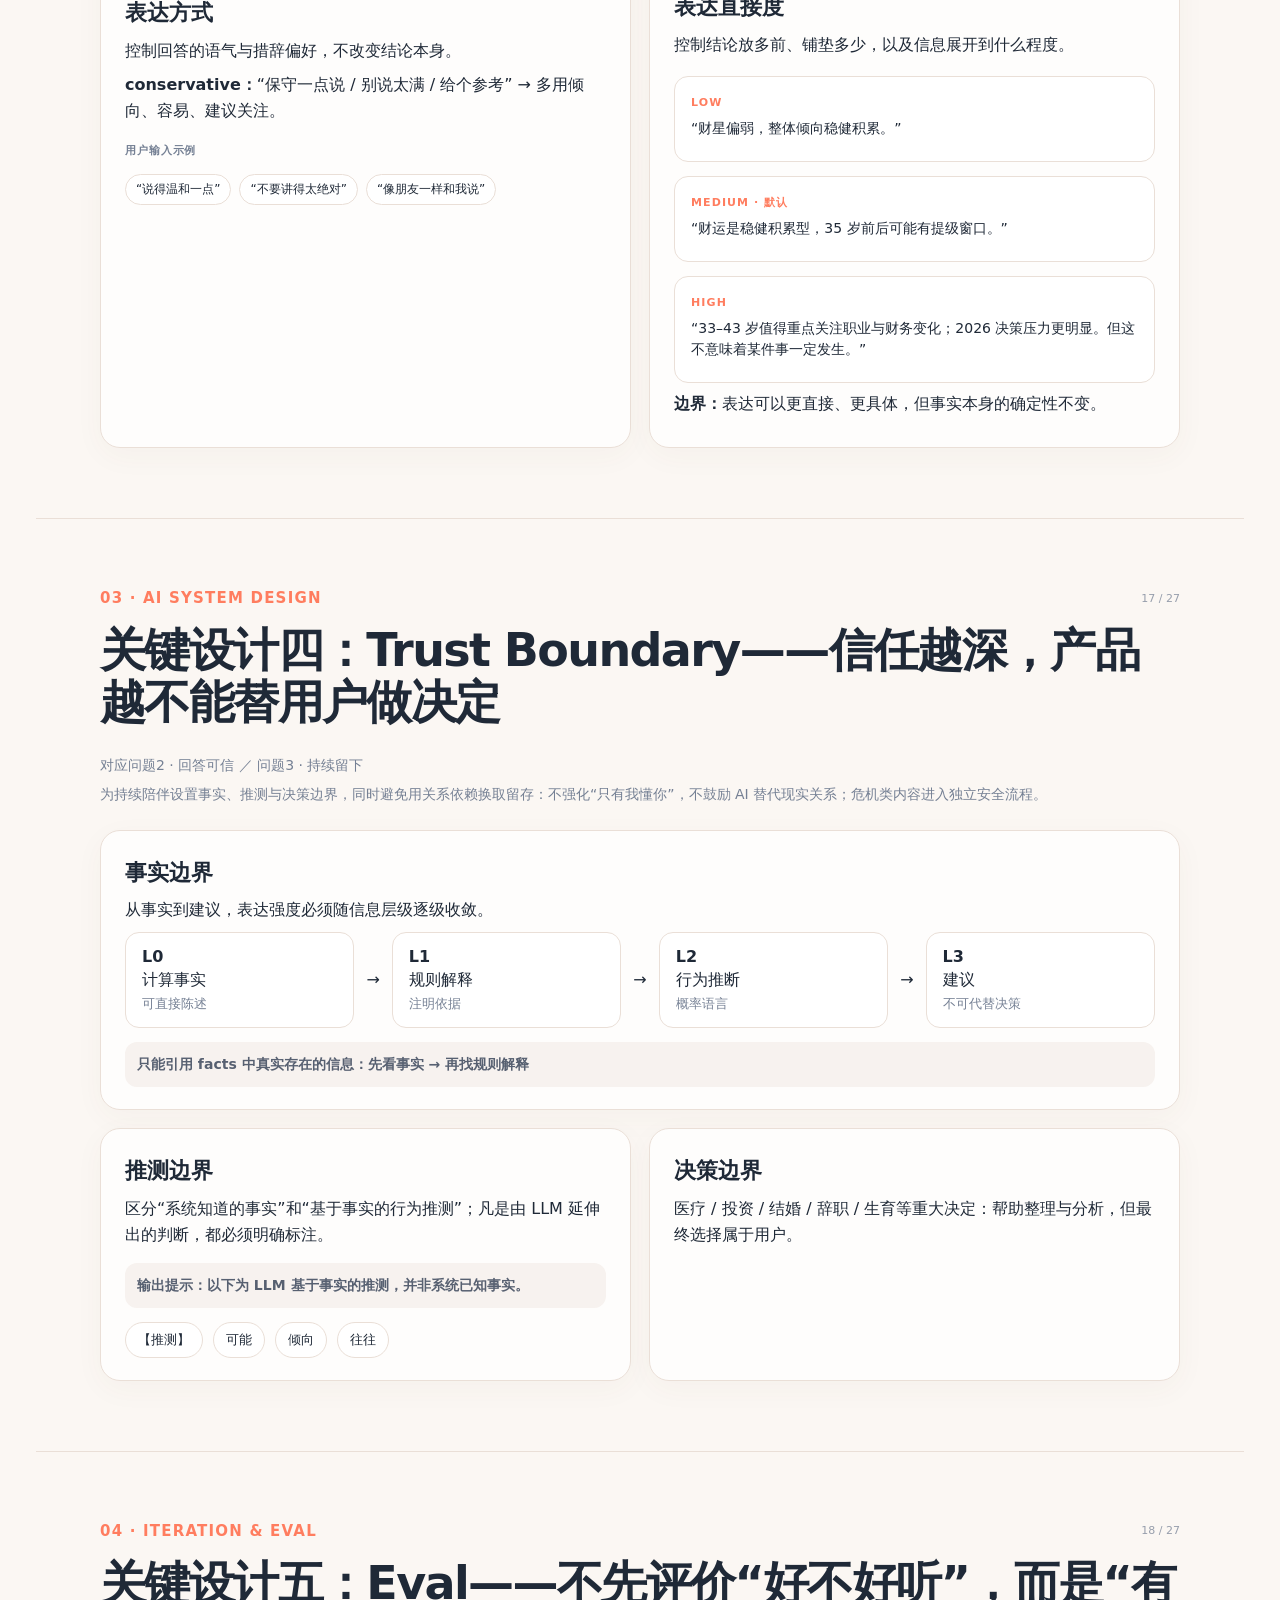
==== commit e38641e4: "Rename return controls to home" ====
--- a/projects/knowme/index.html
+++ b/projects/knowme/index.html
@@ -478,7 +478,7 @@
 </head>
 <body>
 
-<a class="portfolio-back" href="../../" aria-label="返回作品集">← 返回作品集</a>
+<a class="portfolio-back" href="../../" aria-label="返回首页">← 返回首页</a>
 
 <svg aria-hidden="true" style="position:absolute;width:0;height:0;overflow:hidden">
   <defs>
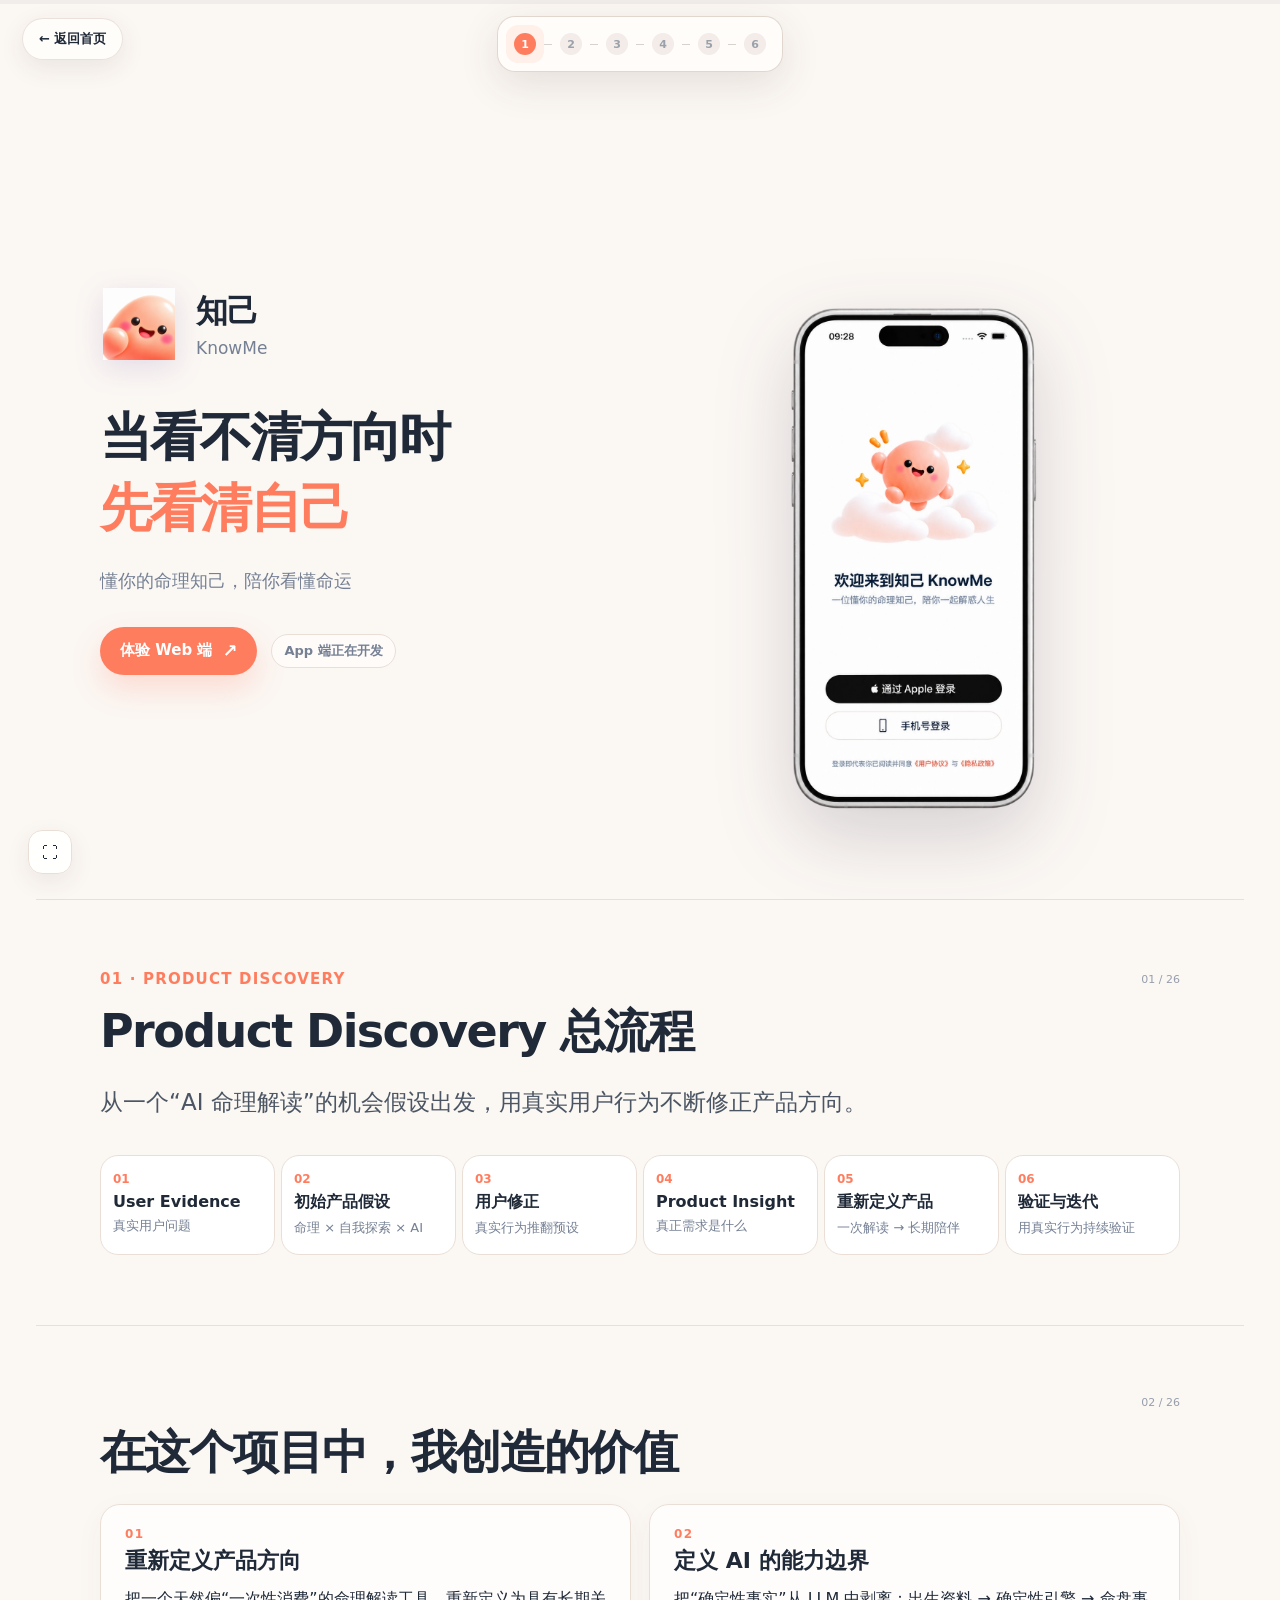
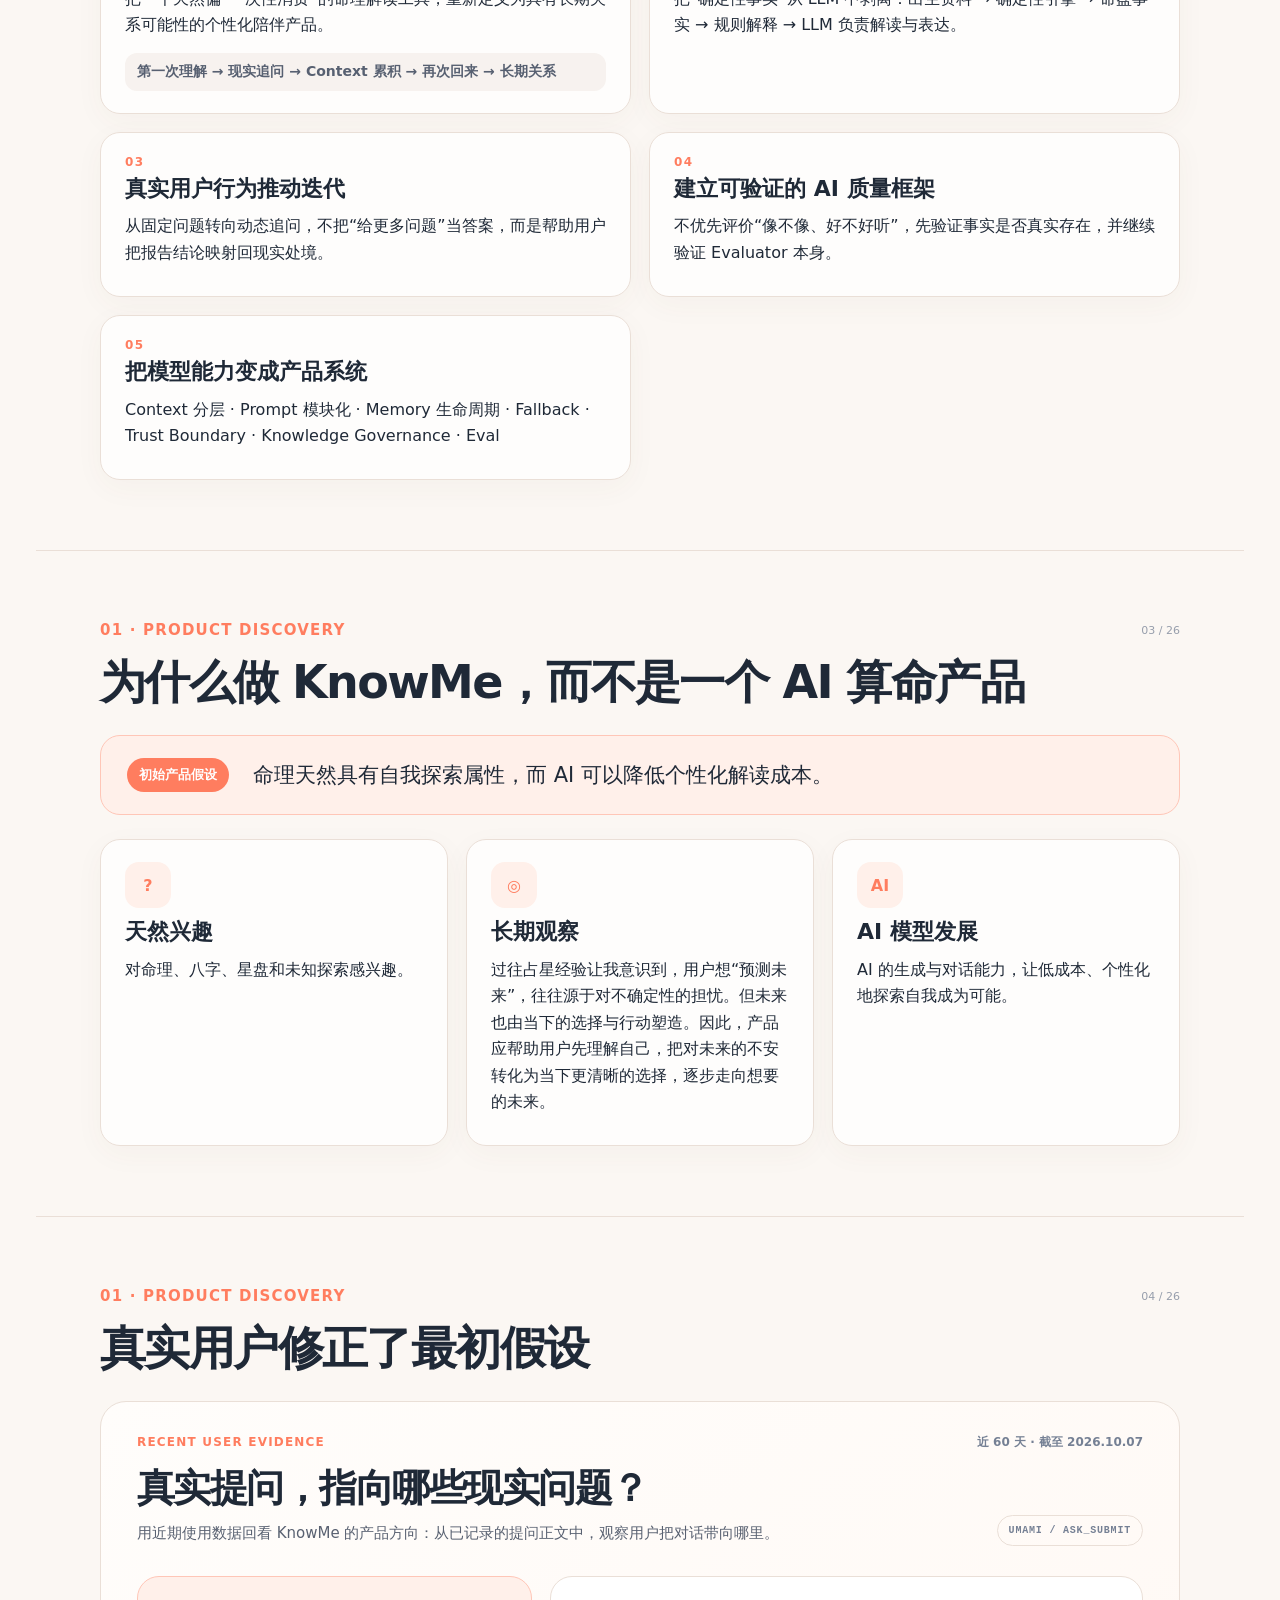
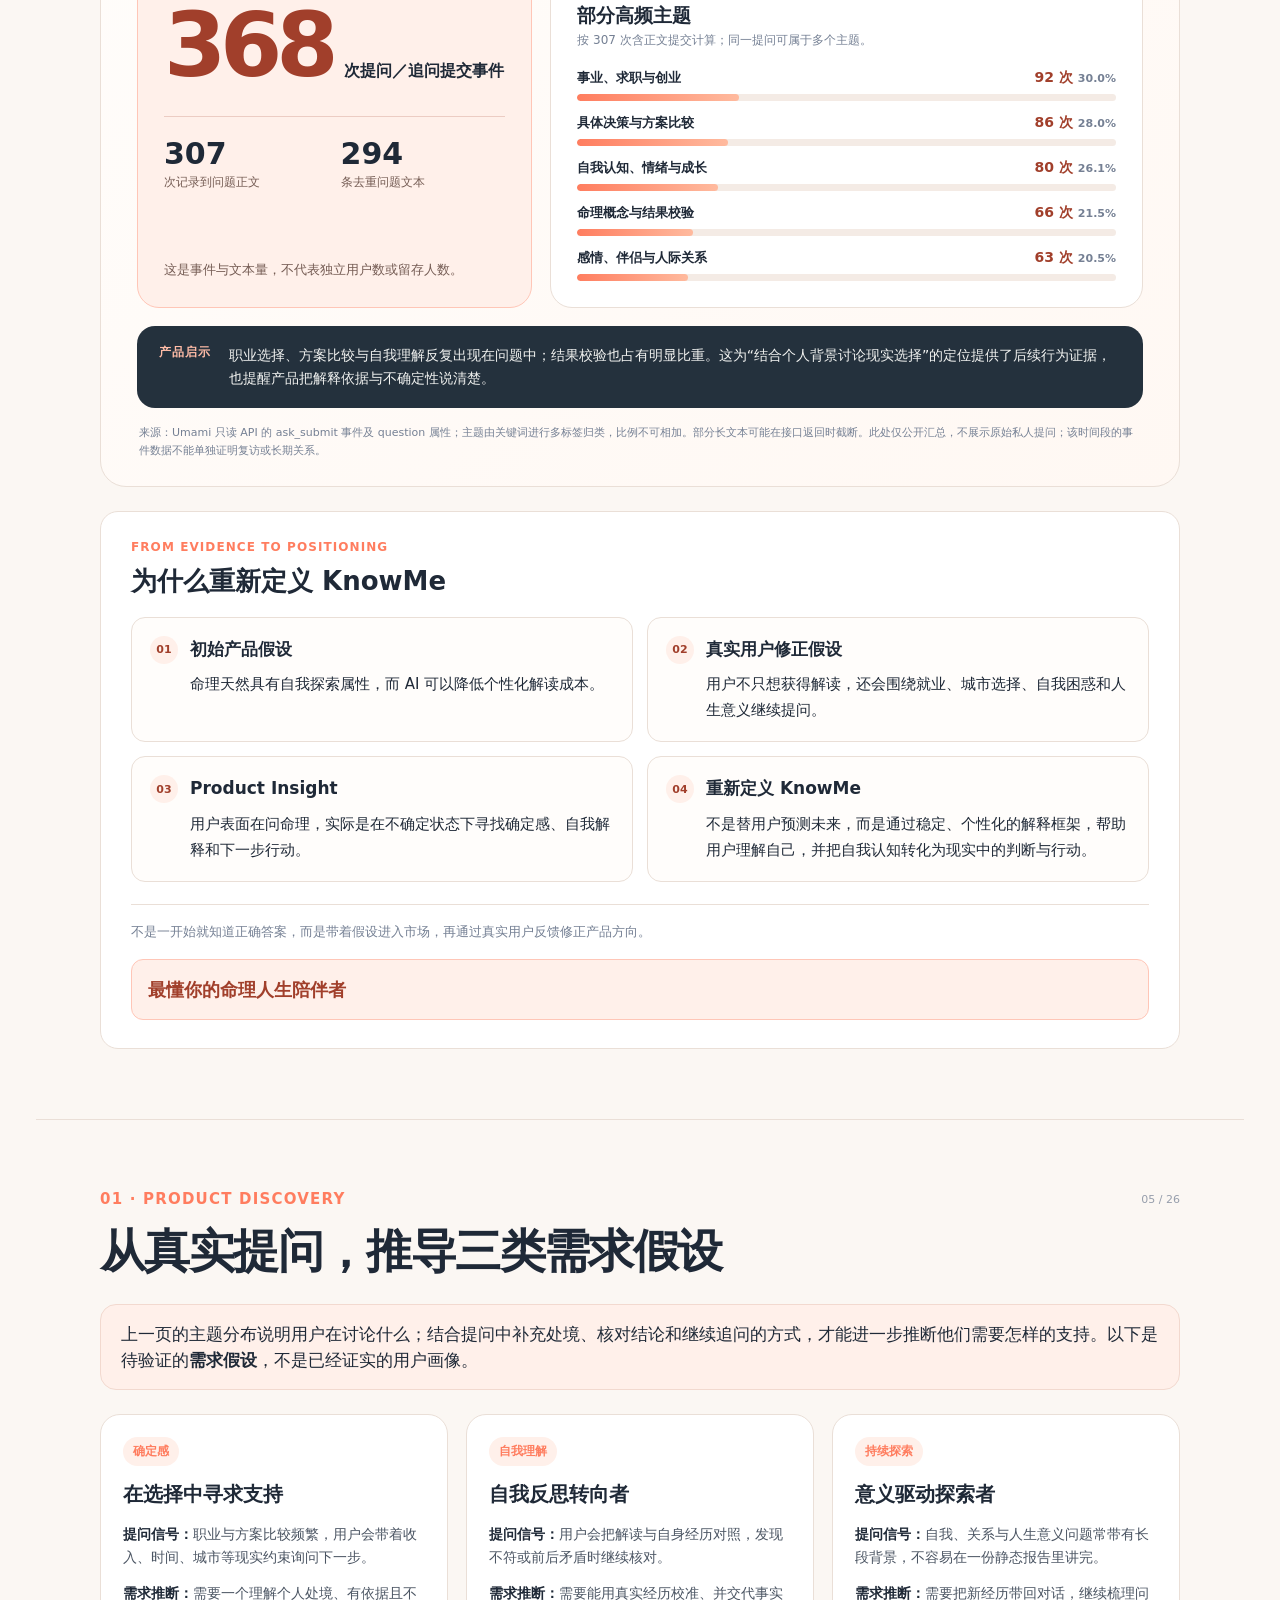
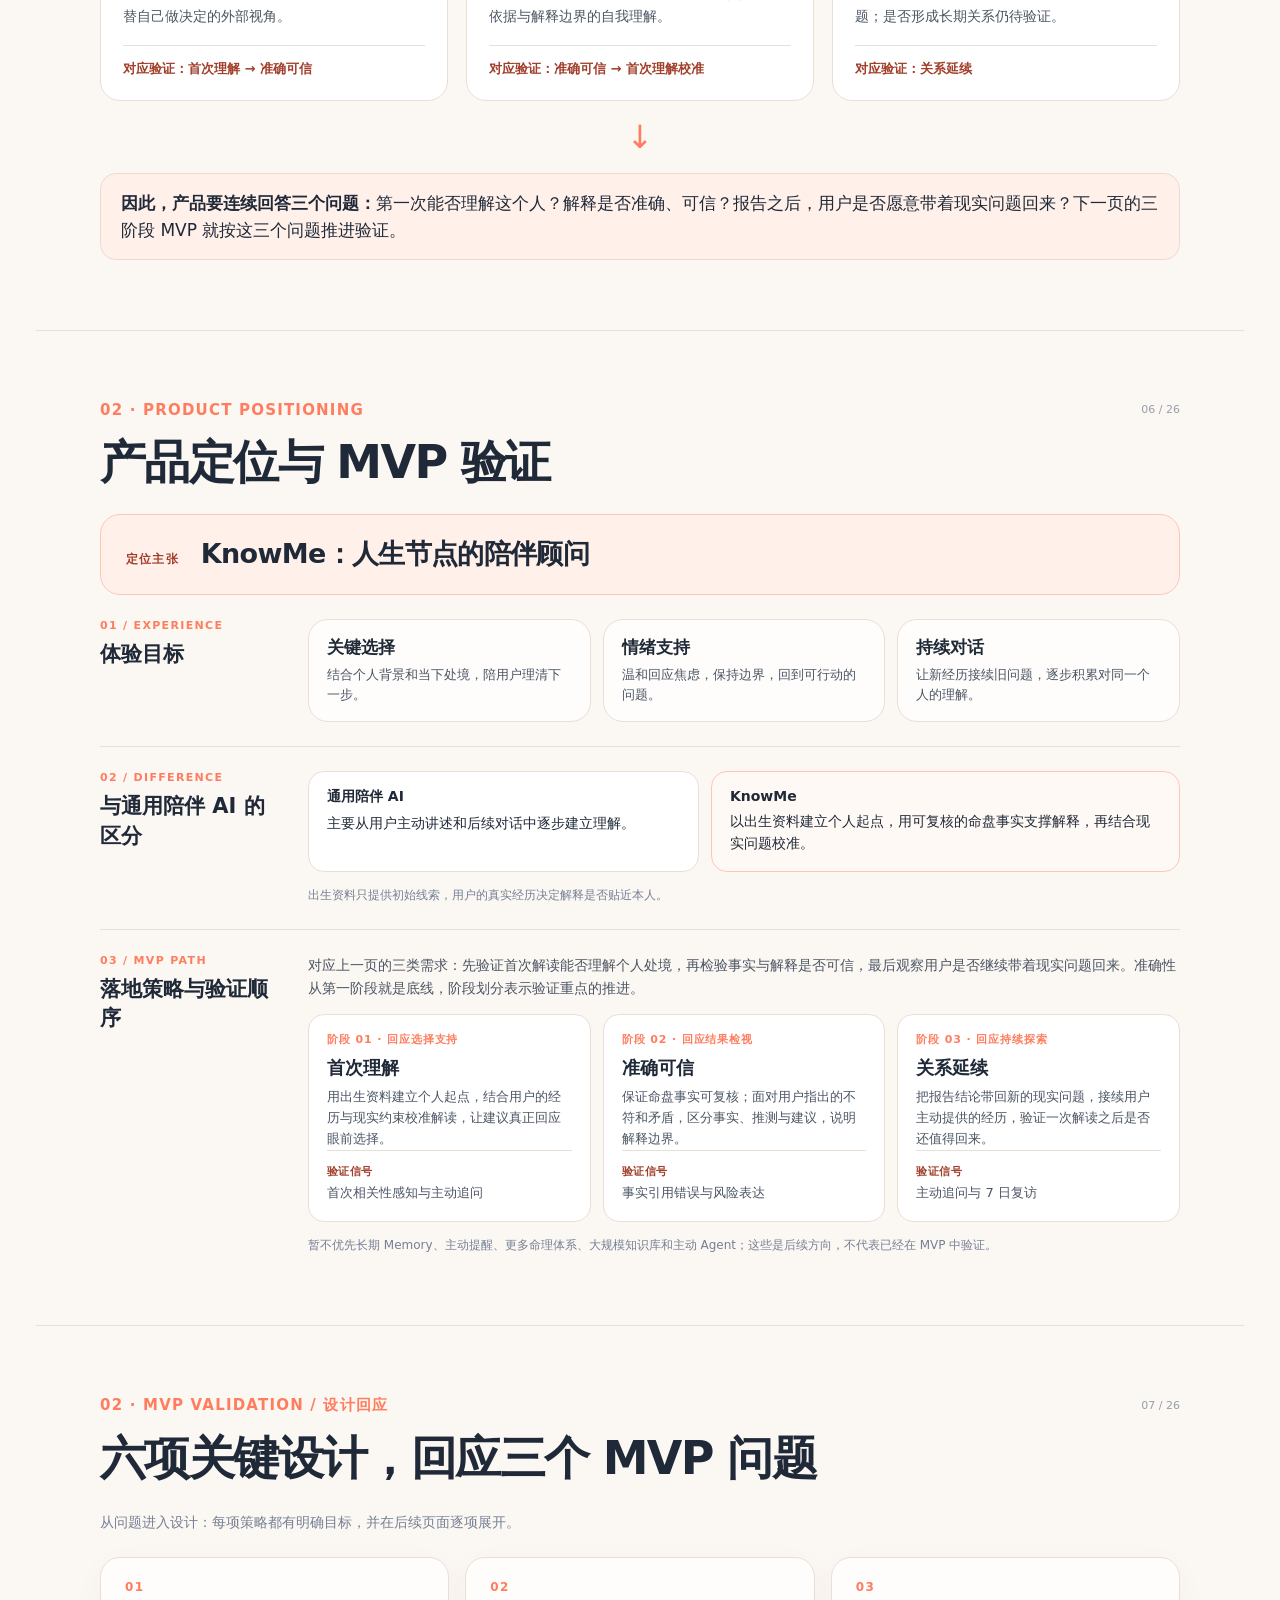
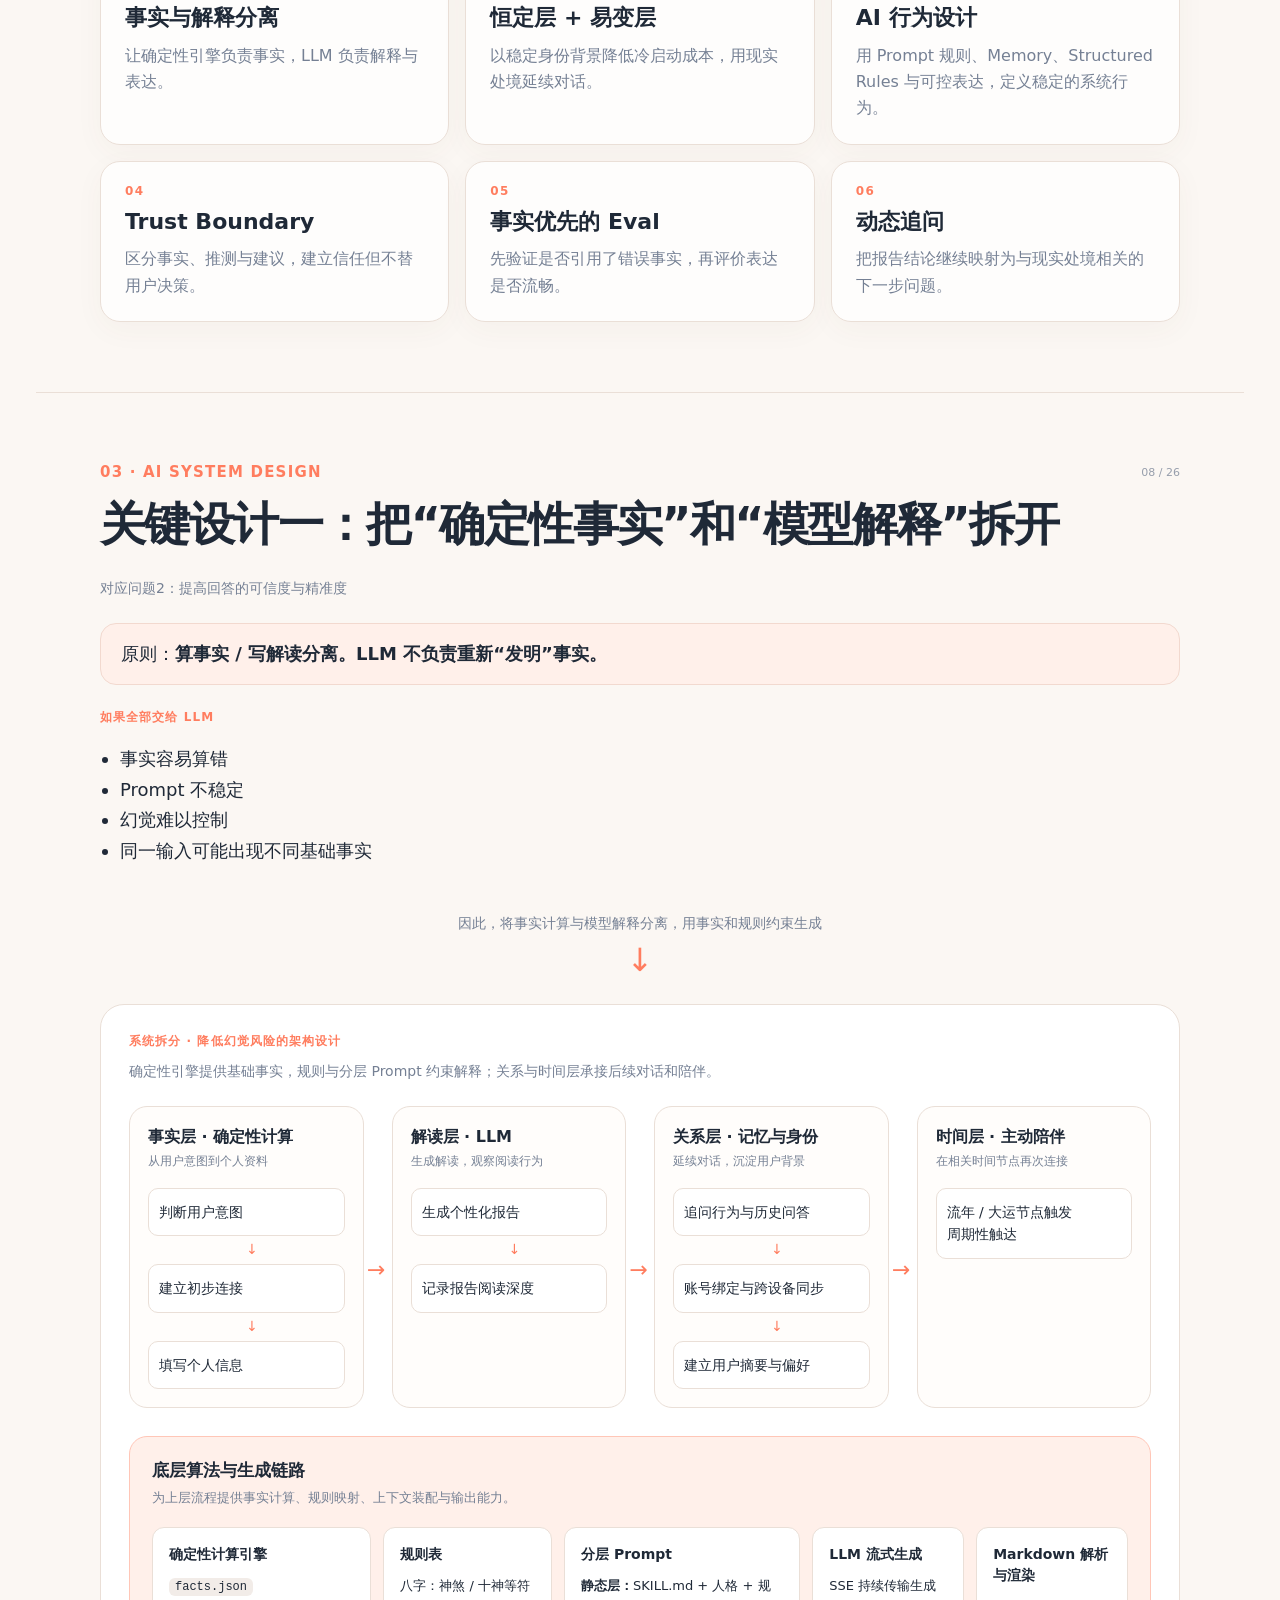
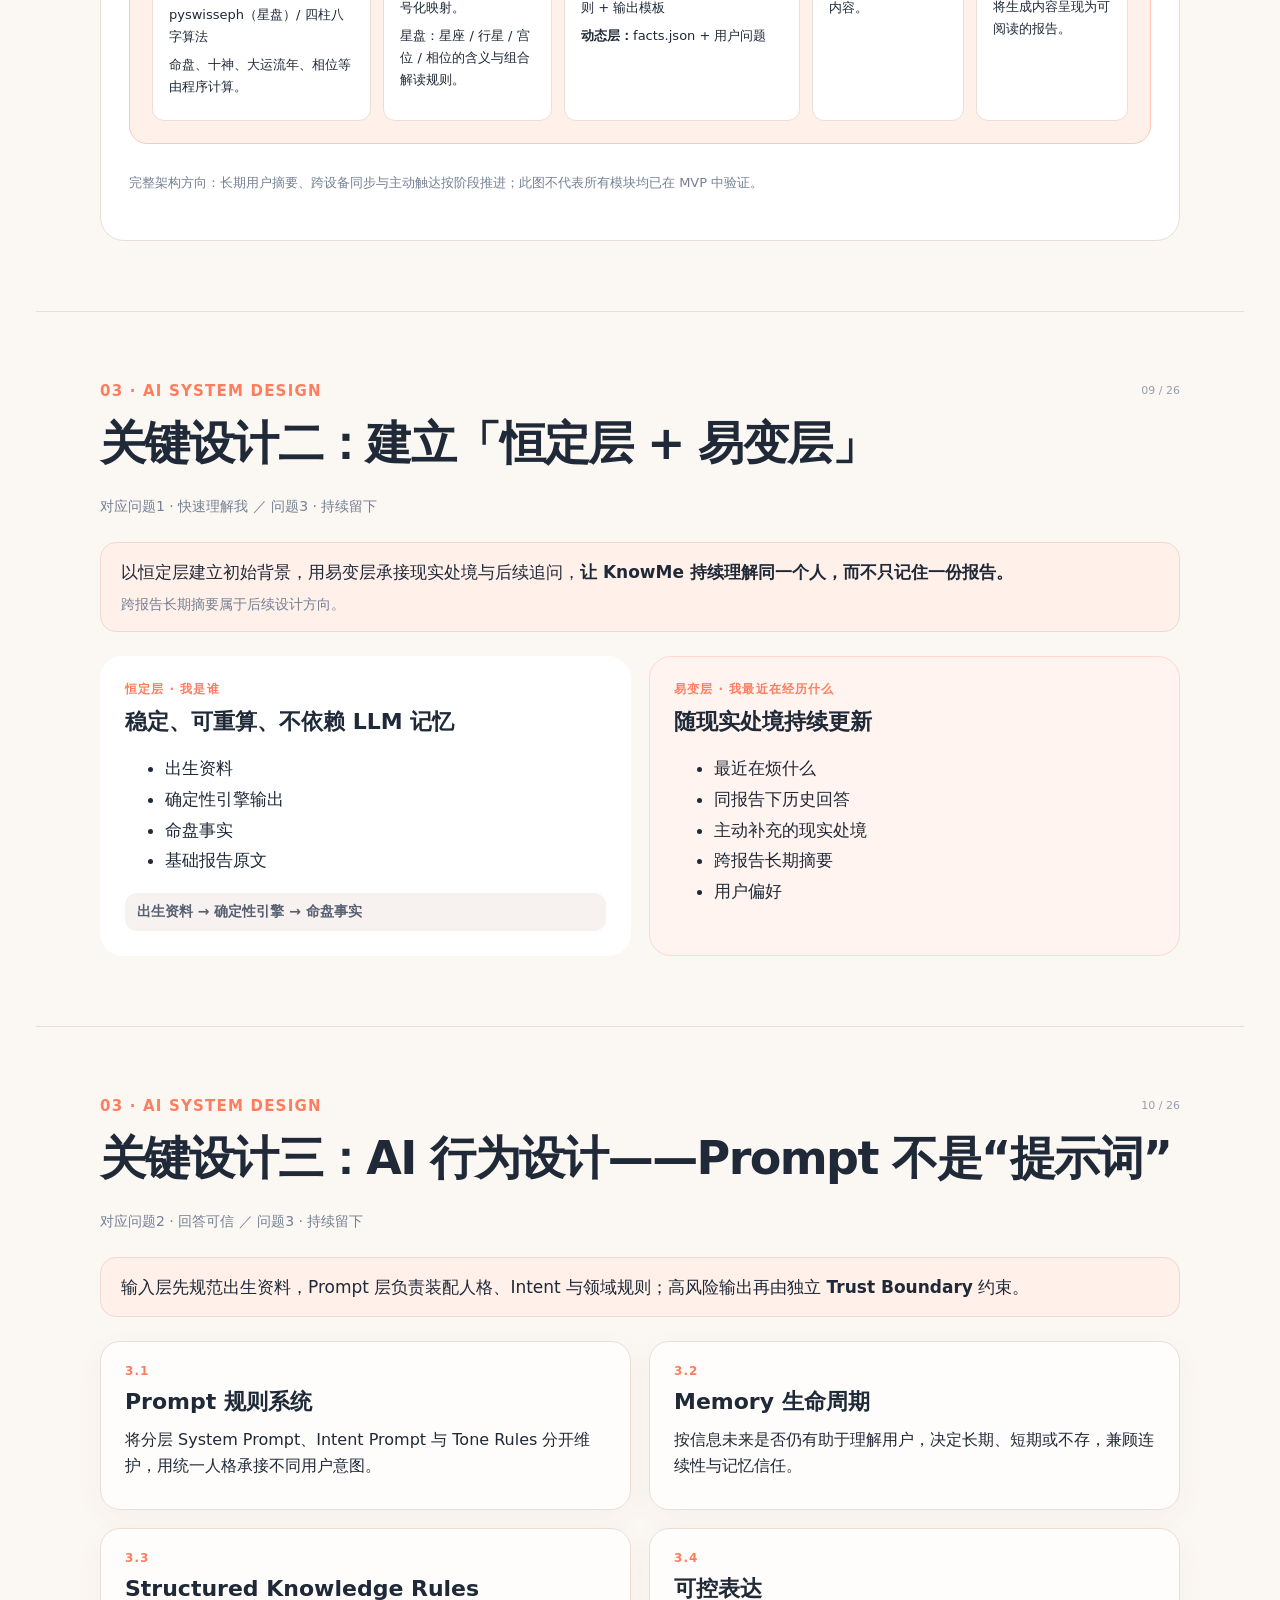
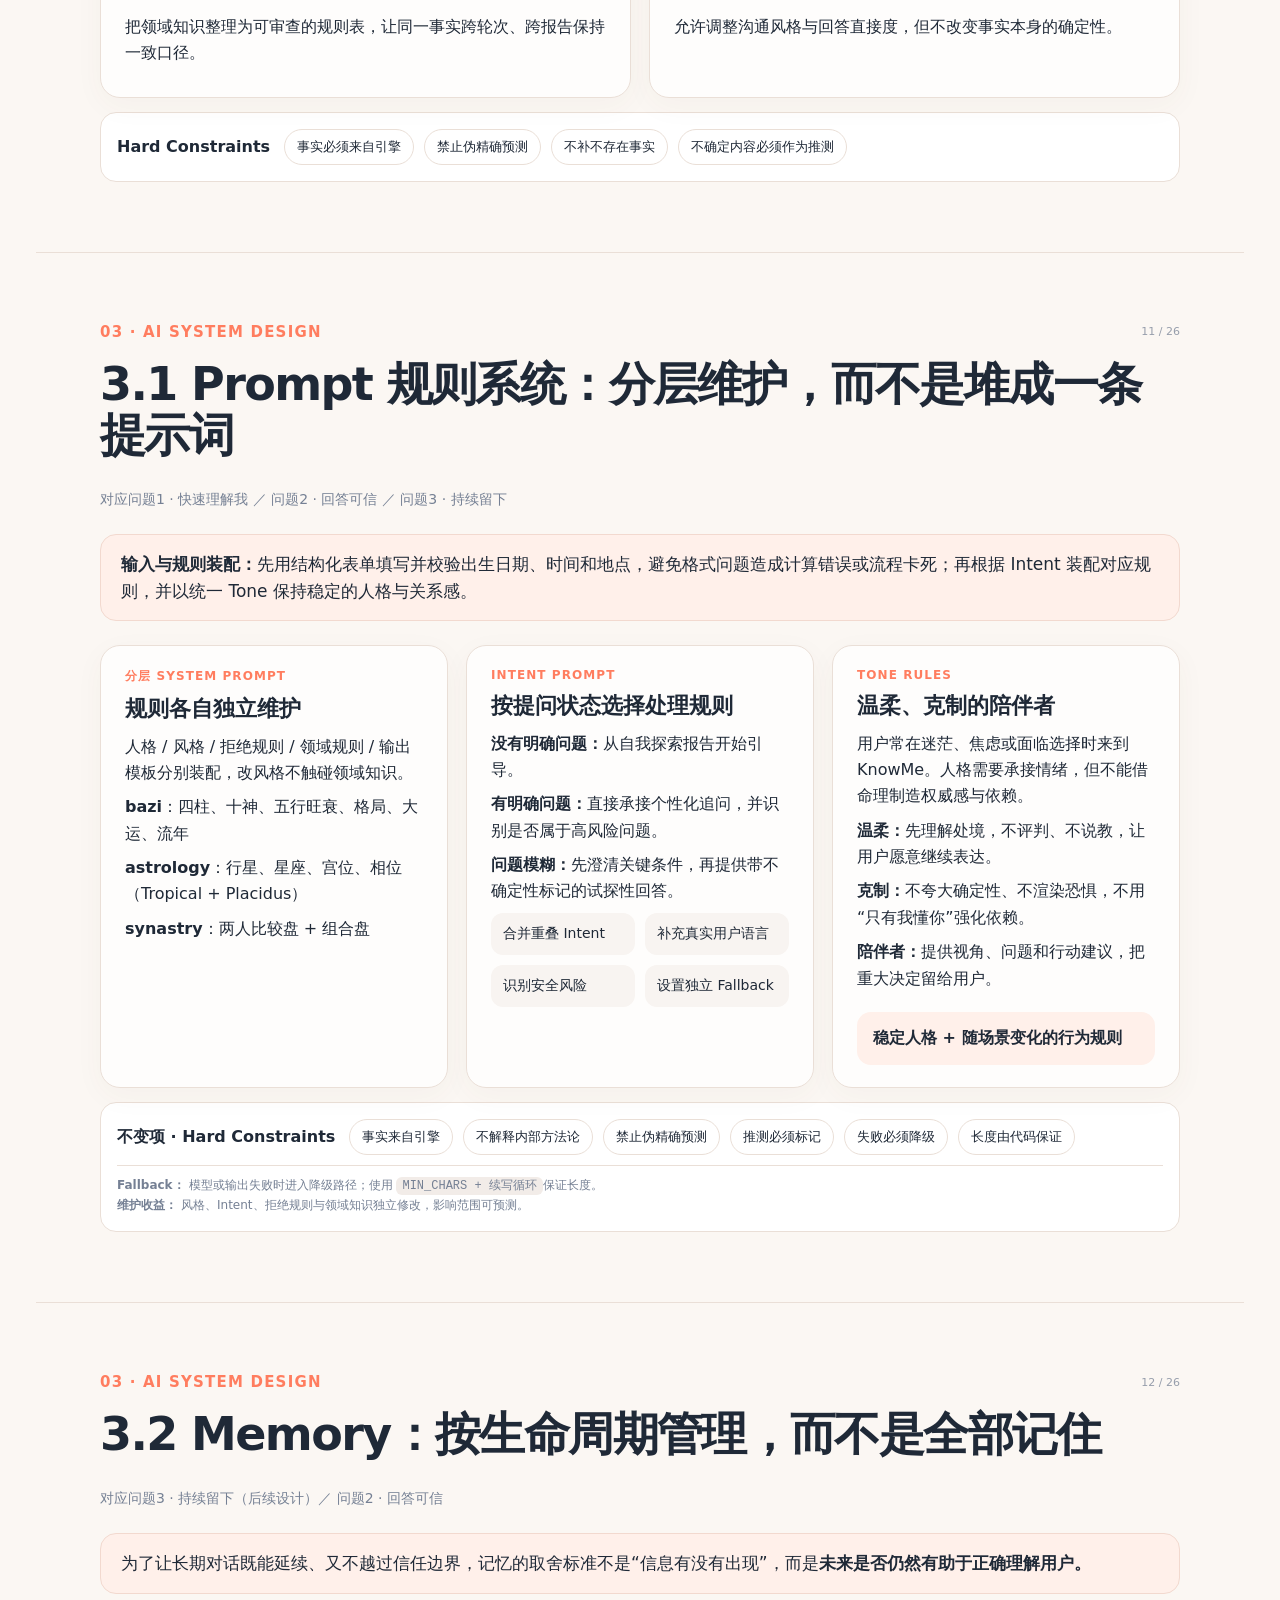
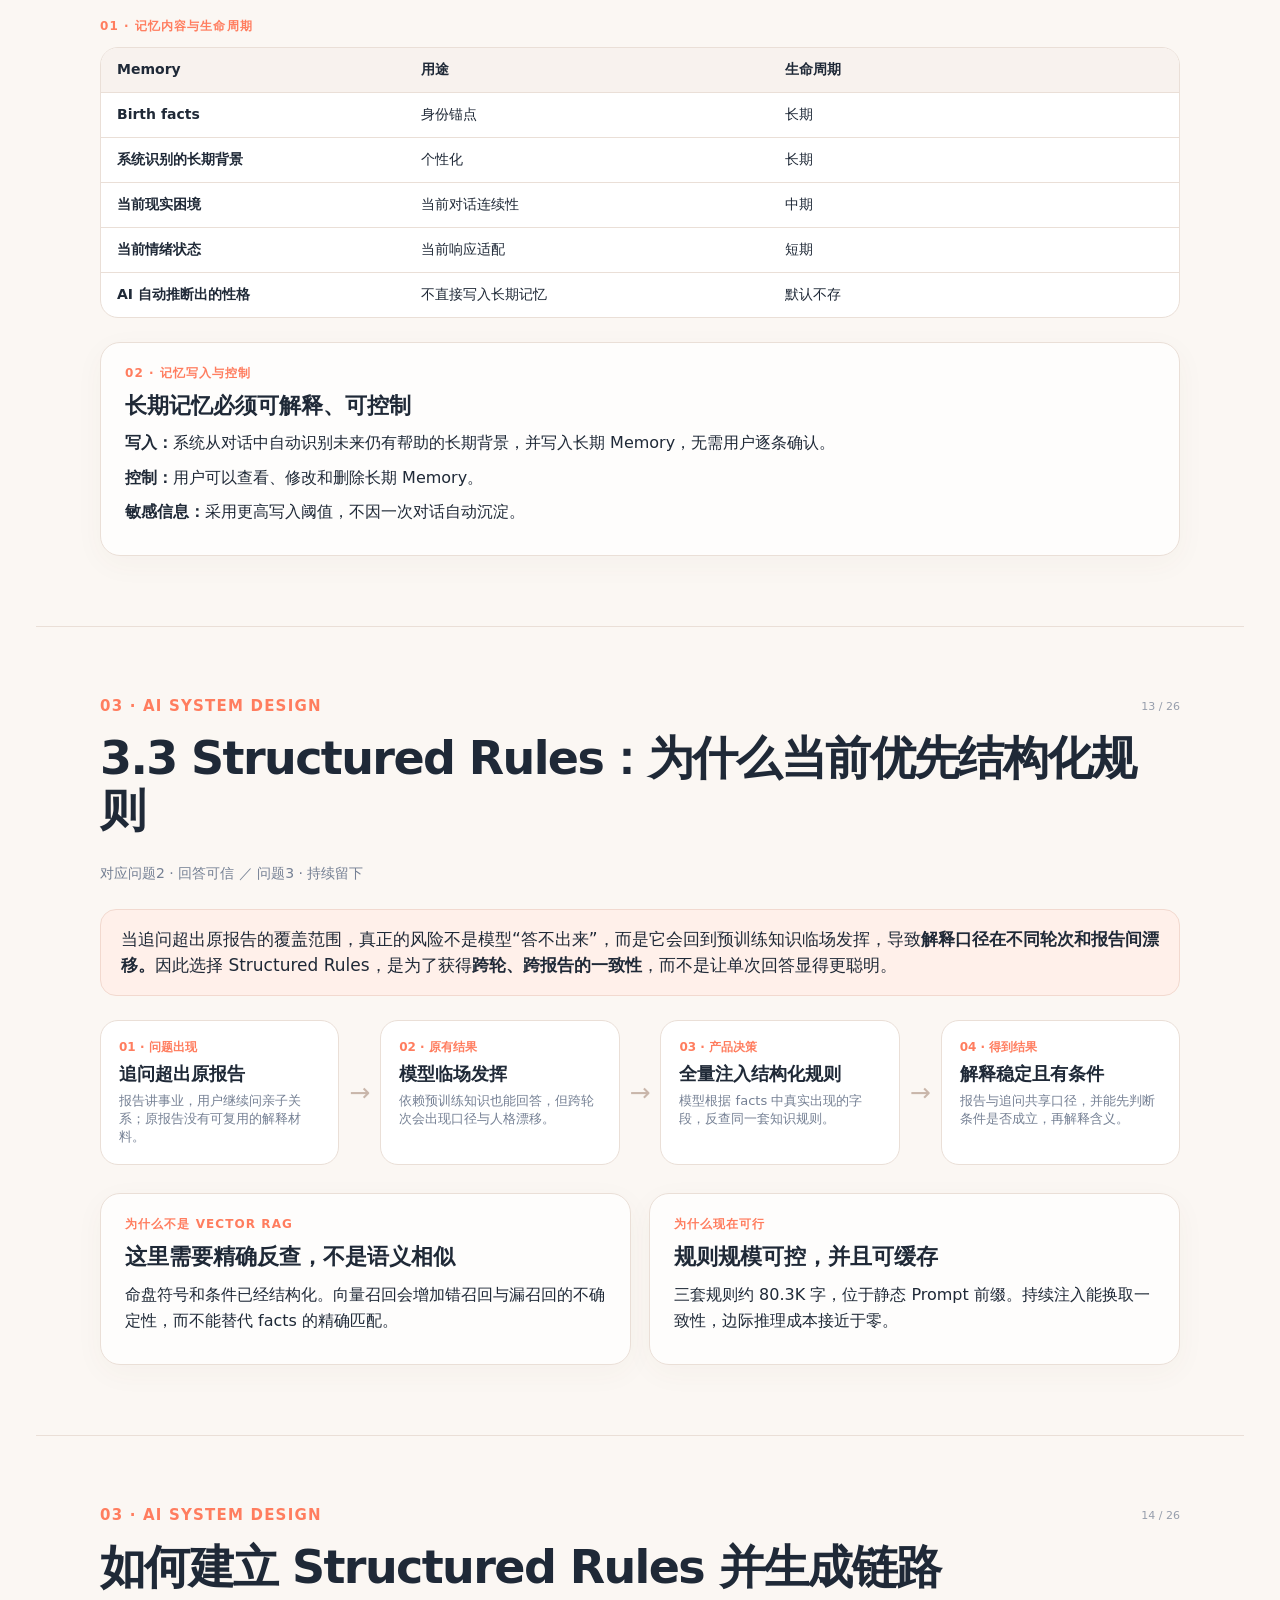
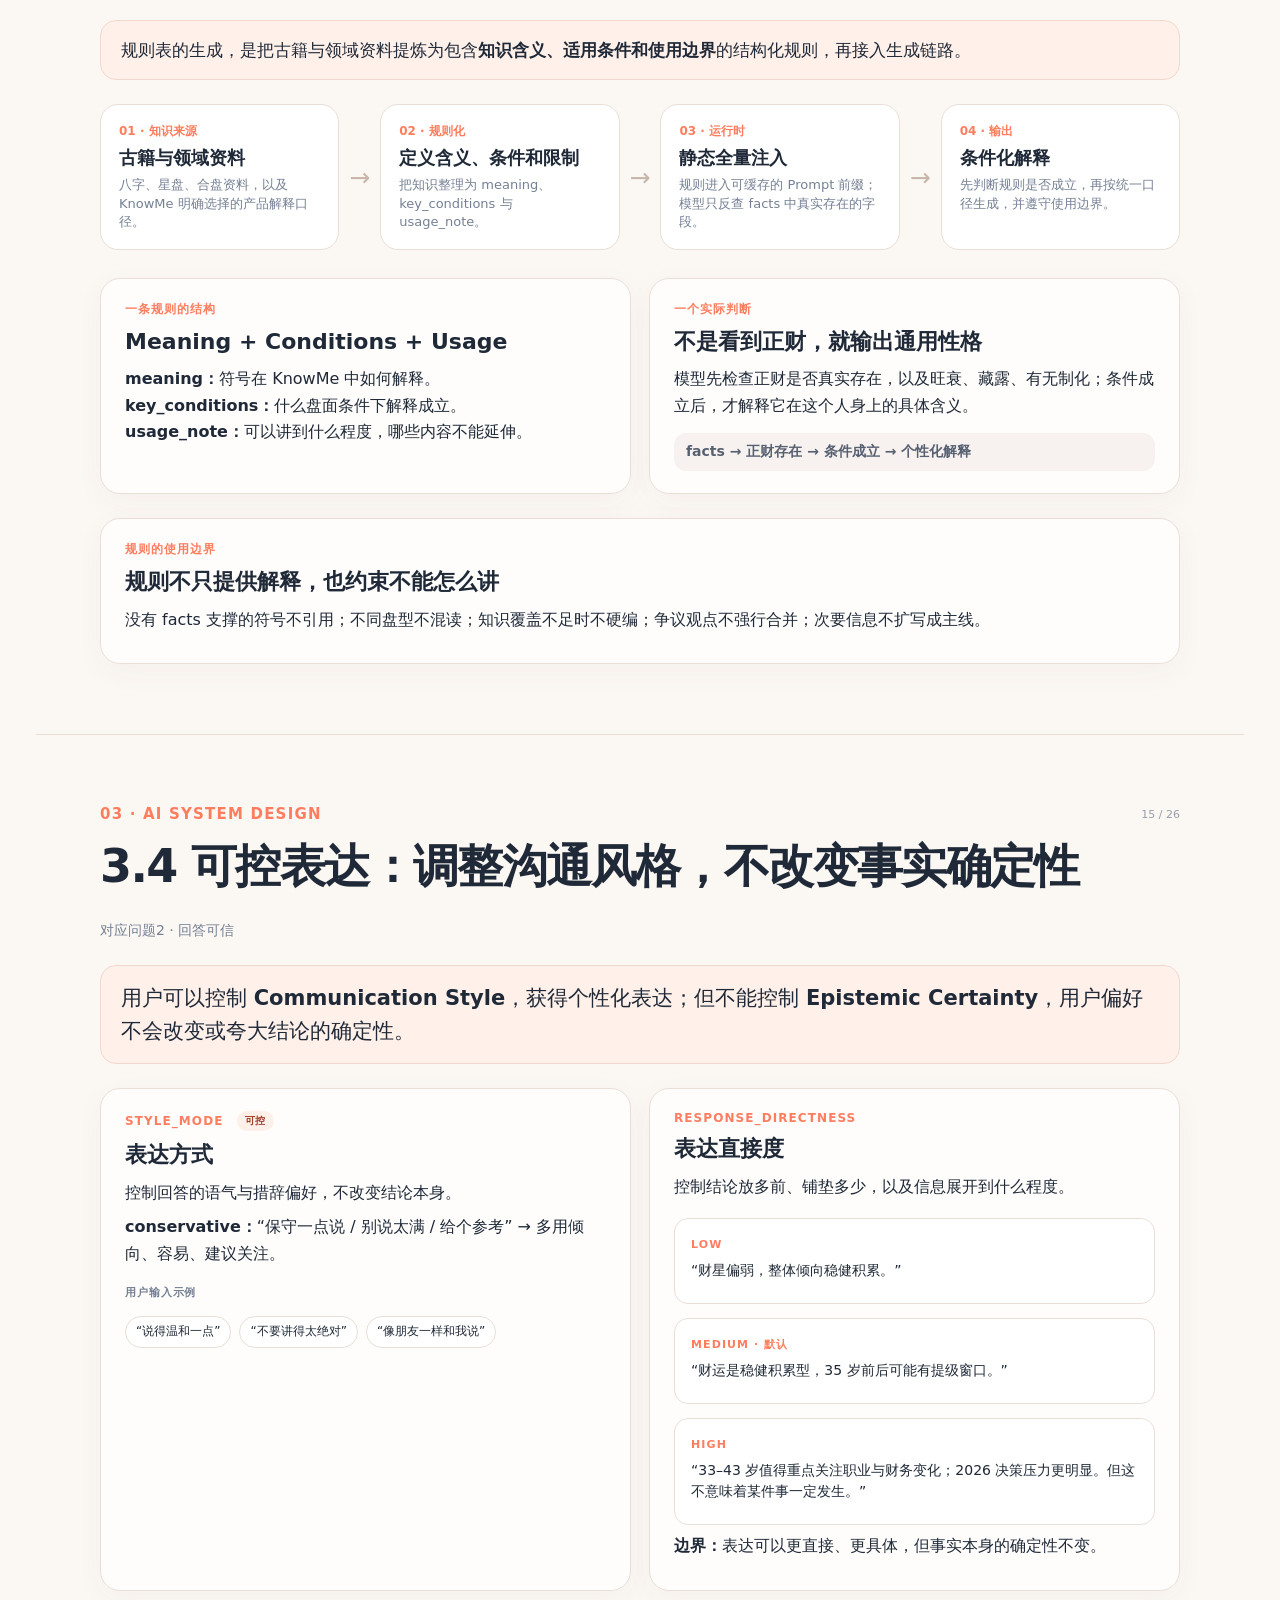
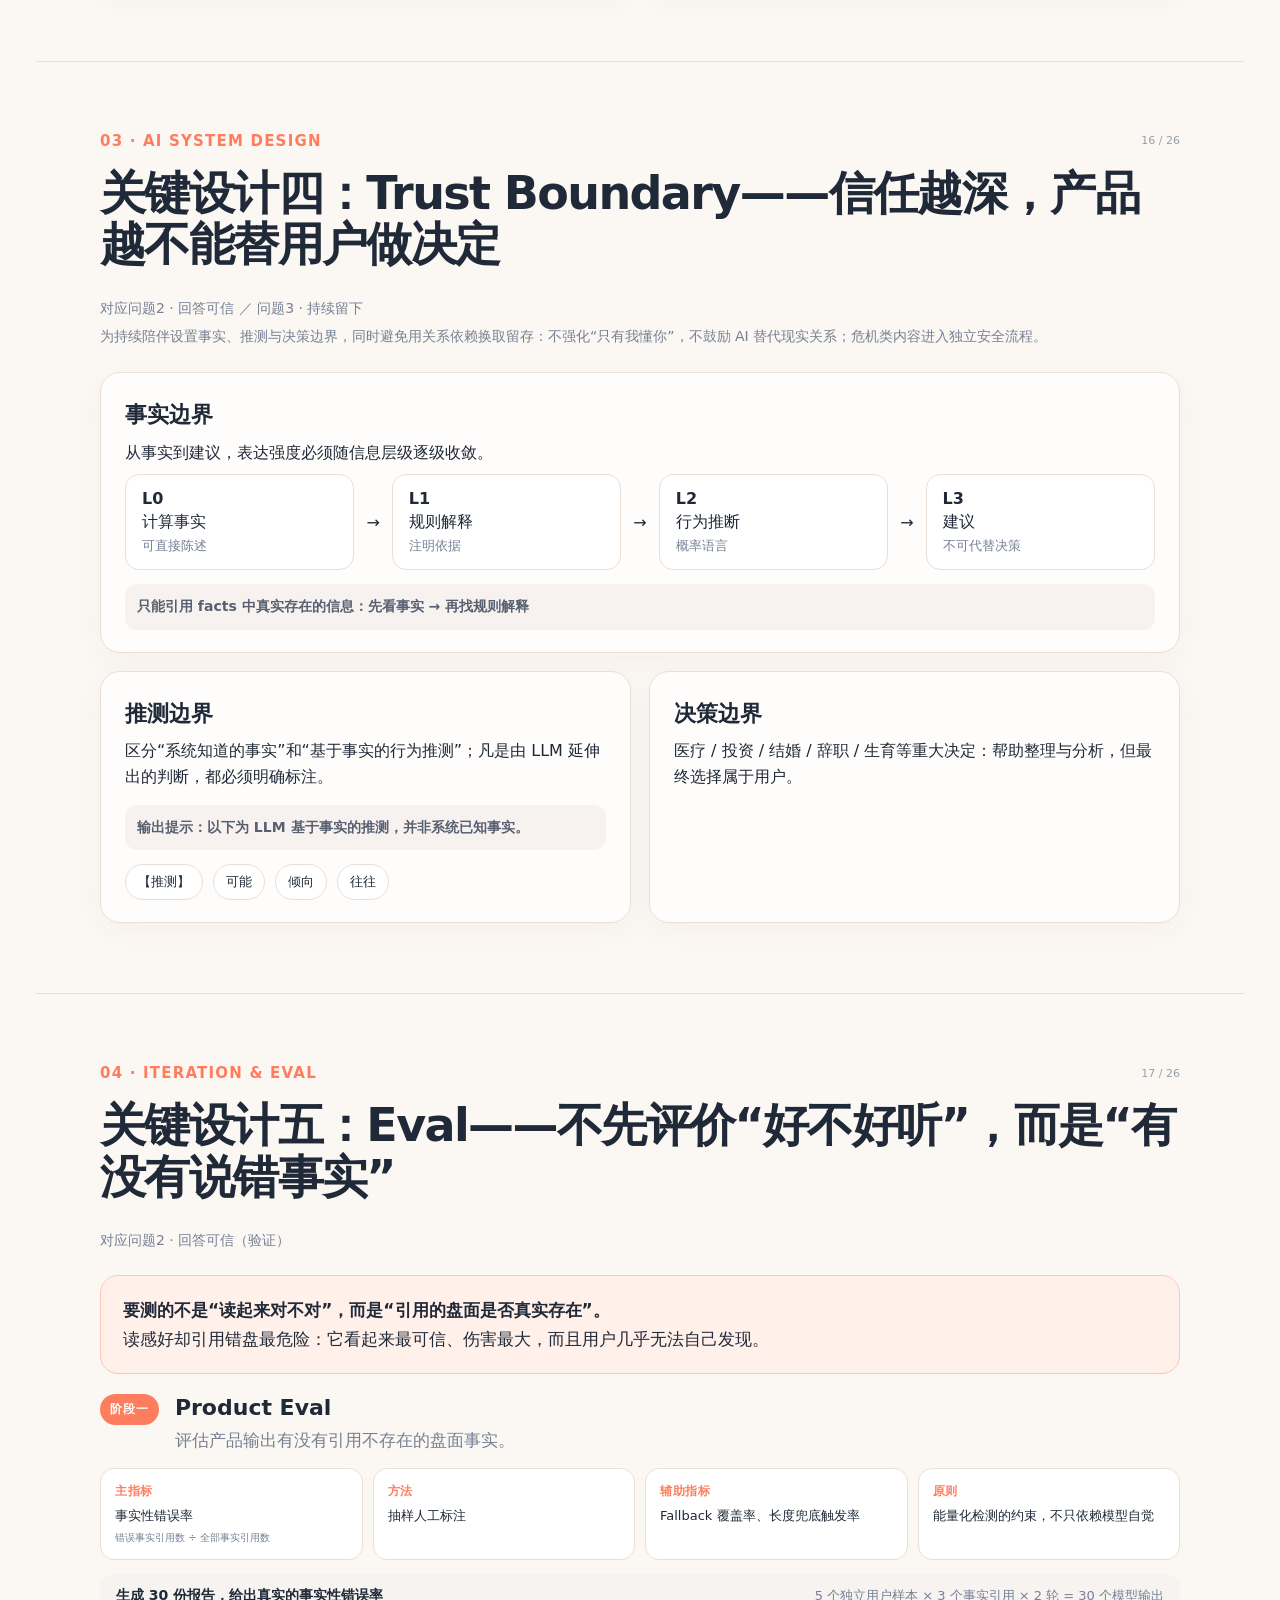
==== commit 0e587f96: "Clarify KnowMe user needs and MVP validation path" ====
--- a/projects/knowme/index.html
+++ b/projects/knowme/index.html
@@ -104,6 +104,11 @@
 }
 .persona{padding:22px;border:1px solid var(--line);border-radius:20px;background:#fff}
 .persona .tag{display:inline-block;background:var(--accent-soft);color:var(--accent);padding:6px 10px;border-radius:999px;font-size:12px;font-weight:800}
+.persona h3{margin:14px 0 15px;font-size:20px;line-height:1.4}
+.persona p{margin:0 0 12px;color:#4b5563;font-size:14px;line-height:1.65}
+.persona p b{color:var(--ink)}
+.persona p:last-child{margin-bottom:0}
+.persona-validation{margin-top:17px;padding-top:13px;border-top:1px solid var(--line);color:var(--accent-ink);font-size:13px;font-weight:800;line-height:1.5}
 .validation-row{align-items:center;margin-top:18px;padding:14px 16px;border-radius:14px;background:#fff;border:1px solid var(--line)}
 .validation-row em{margin-left:auto;color:var(--blue);font-style:normal;font-weight:800}
 .journey-icon{font-size:30px;color:var(--accent)}
@@ -125,10 +130,14 @@
 .positioning-contrast>div:last-child{border-color:var(--accent-border);background:#fff9f6}
 .positioning-contrast b{display:block;margin-bottom:7px;font-size:14px}
 .positioning-contrast p{margin:0;font-size:14px;line-height:1.55}
-.positioning-steps{display:grid;grid-template-columns:repeat(3,minmax(0,1fr));gap:12px}
-.positioning-steps>div{padding:0 14px;border-left:2px solid var(--accent-border)}
-.positioning-steps b{display:block;font-size:15px;line-height:1.45}
-.positioning-steps p{margin:5px 0 0;color:#4b5563;font-size:13px;line-height:1.5}
+.positioning-mvp-intro{margin:0 0 14px;color:#4b5563;font-size:14px;line-height:1.65}
+.positioning-mvp-grid{display:grid;grid-template-columns:repeat(3,minmax(0,1fr));gap:12px}
+.positioning-mvp-card{display:flex;flex-direction:column;min-width:0;padding:17px 18px;border:1px solid var(--line);border-radius:16px;background:#fff}
+.positioning-mvp-card>span{color:var(--accent);font-size:11px;font-weight:900;letter-spacing:.08em}
+.positioning-mvp-card h3{margin:8px 0 7px;font-size:18px;line-height:1.4}
+.positioning-mvp-card>p{margin:0;color:#4b5563;font-size:13px;line-height:1.6}
+.positioning-mvp-check{margin-top:auto!important;padding-top:12px;border-top:1px solid var(--line)}
+.positioning-mvp-check b{display:block;margin-bottom:3px;color:var(--accent-ink);font-size:11px;letter-spacing:.04em}
 .positioning-footnote{margin:14px 0 0;color:var(--muted);font-size:12px;line-height:1.6}
 .comparison,.memory-table,.eval-table{display:grid;border:1px solid var(--line);border-radius:18px;overflow:hidden;background:#fff}
 .comparison>div,.memory-table>div,.eval-table>div{display:grid;grid-template-columns:1fr 1.2fr 1.35fr;border-top:1px solid var(--line)}
@@ -147,12 +156,6 @@
 .positioning-transition + .statement{margin:0 0 24px}
 @media(max-width:700px){.positioning-transition .big-arrow{justify-self:center;transform:rotate(90deg);line-height:1}}
 .big-arrow{font-size:32px;color:var(--accent)}
-.mvp-list{display:grid;gap:14px}
-.mvp-item{display:grid;grid-template-columns:58px 1fr;gap:18px;padding:18px 20px;border:1px solid var(--line);background:#fff;border-radius:18px}
-.mvp-num{width:48px;height:48px;border-radius:14px;background:var(--accent-soft);color:var(--accent);display:grid;place-items:center;font-size:13px;white-space:nowrap;font-weight:900}
-.mvp-item h3{margin:0 0 6px}
-.mvp-item p{margin:0;font-size:15px}
-.mvp-rationale{margin:0 0 22px;padding:16px 20px;border-left:3px solid var(--accent);border-radius:0 14px 14px 0;background:#fff2ed;color:#4b5563;font-size:16px;line-height:1.7}
 .design-question{margin:0 0 24px;font-size:14px;line-height:1.6}
 .design-question>b{color:var(--muted);font-weight:500}
 .design-question p{font-size:14px;color:var(--muted);margin:6px 0 0}
@@ -174,7 +177,6 @@
 .strategy-index{margin:24px 0;font-size:14px;line-height:1.7}
 .strategy-index h3{font-size:16px;margin:0 0 12px}
 .strategy-index p{font-size:14px;margin:8px 0}
-.not-now{margin-top:16px;color:var(--muted);font-size:15px}
 .big-list{padding-left:20px;font-size:18px;line-height:1.7}
 .vertical-flow{display:flex;align-items:center;justify-content:flex-start;gap:9px;flex-wrap:wrap}
 .vertical-flow div{padding:12px 14px;border:1px solid var(--line);border-radius:14px;background:#fff;font-weight:700}
@@ -313,7 +315,7 @@
 .defense-list span{grid-row:1/3;color:var(--accent);font-weight:900}
 .defense-list h3,.defense-list p{margin:0}
 .defense-list p{font-size:14px;color:var(--muted)}
-.slide[data-index="24"] .slide-shell{width:min(1700px,100%);padding-left:40px;padding-right:40px}
+.slide[data-index="23"] .slide-shell{width:min(1700px,100%);padding-left:40px;padding-right:40px}
 .funnel{display:flex;align-items:stretch;justify-content:center;gap:6px;padding-right:54px}
 .funnel>div{position:relative;isolation:isolate;flex:1;padding:36px 22px 22px 26px;background:var(--line);border:0;clip-path:polygon(0 0,94% 0,100% 50%,94% 100%,0 100%,6% 50%);display:flex;flex-direction:column;justify-content:flex-start;min-height:260px}
 .funnel>div::before{content:"";position:absolute;z-index:-1;inset:1px;background:#fff;clip-path:inherit}
@@ -397,7 +399,7 @@
   .flow,.funnel,.hypothesis,.wide-card{flex-direction:column;align-items:stretch}
   .flow-arrow{align-self:center;transform:rotate(90deg)}
   .funnel{padding-right:42px}
-  .slide[data-index="24"] .slide-shell{width:100%;padding:40px 20px}
+  .slide[data-index="23"] .slide-shell{width:100%;padding:40px 20px}
   .funnel>div,.funnel>div:first-child{clip-path:none;min-height:0;border:1px solid var(--line);border-radius:18px;background:#fff}
   .funnel>div::before{display:none}
   .stagebar{left:50%;right:auto;top:10px;transform:translateX(-50%);padding:6px;border-radius:16px;gap:4px}
@@ -409,10 +411,10 @@
   .positioning-statement strong{display:block;margin-top:7px;font-size:23px}
   .positioning-section{grid-template-columns:1fr;gap:14px;padding:22px 0}
   .positioning-section-title h2{font-size:20px}
-  .positioning-goals,.positioning-steps{grid-template-columns:1fr}
+  .positioning-goals,.positioning-mvp-grid{grid-template-columns:1fr}
   .positioning-contrast{grid-template-columns:1fr}
-  .positioning-steps{gap:18px}
-  .mvp-rationale{font-size:14px}
+  .positioning-mvp-grid{gap:10px}
+  .positioning-mvp-check{margin-top:12px!important}
   .trust-flow{flex-direction:column;align-items:stretch}
   .trust-flow>div:not(:nth-child(even)){width:100%}
   .trust-flow>div:nth-child(even){align-self:center;transform:rotate(90deg)}
@@ -479,6 +481,14 @@
 <body>
 
 <a class="portfolio-back" href="../../" aria-label="返回首页">← 返回首页</a>
+<script>
+if(new URLSearchParams(location.search).get("from")==="preview"){
+  const back=document.querySelector(".portfolio-back");
+  back.href="../../?preview=knowme#works";
+  back.textContent="← 退出全屏";
+  back.setAttribute("aria-label","退出全屏并返回项目预览");
+}
+</script>
 
 <svg aria-hidden="true" style="position:absolute;width:0;height:0;overflow:hidden">
   <defs>
@@ -536,7 +546,7 @@
       <div class="slide-shell">
         <div class="slide-top">
           <div class="kicker">01 · Product Discovery</div>
-          <div class="slide-meta"><span>01 / 27</span></div>
+          <div class="slide-meta"><span>01 / 26</span></div>
         </div>
         <h1>Product Discovery 总流程</h1>
         <div class="slide-body">
@@ -563,7 +573,7 @@
     <section class="slide" data-stage="1" data-index="2">
       <div class="slide-shell">
         <div class="slide-top">
-          <div class="slide-meta" style="margin-left:auto"><span>02 / 27</span></div>
+          <div class="slide-meta" style="margin-left:auto"><span>02 / 26</span></div>
         </div>
         <h1>在这个项目中，我创造的价值</h1>
         <div class="slide-body">
@@ -582,7 +592,7 @@
       <div class="slide-shell">
         <div class="slide-top">
           <div class="kicker">01 · Product Discovery</div>
-          <div class="slide-meta"><span>03 / 27</span></div>
+          <div class="slide-meta"><span>03 / 26</span></div>
         </div>
         <h1>为什么做 KnowMe，而不是一个 AI 算命产品</h1>
         <div class="slide-body">
@@ -603,7 +613,7 @@
       <div class="slide-shell">
         <div class="slide-top">
           <div class="kicker">01 · Product Discovery</div>
-          <div class="slide-meta"><span>04 / 27</span></div>
+          <div class="slide-meta"><span>04 / 26</span></div>
         </div>
         <h1>真实用户修正了最初假设</h1>
         <div class="slide-body">
@@ -653,18 +663,18 @@
       <div class="slide-shell">
         <div class="slide-top">
           <div class="kicker">01 · Product Discovery</div>
-          <div class="slide-meta"><span>05 / 27</span></div>
-        </div>
-        <h1>三类核心需求假设</h1>
-        <div class="slide-body">
-    <div class="notice" style="margin-bottom:24px">基于上述用户问答，我初步归纳出以下三类<strong>需求假设</strong>。由于用户样本量有限，它们尚不是经过充分验证的稳定用户画像。</div>
+          <div class="slide-meta"><span>05 / 26</span></div>
+        </div>
+        <h1>从真实提问，推导三类需求假设</h1>
+        <div class="slide-body">
+    <div class="notice" style="margin-bottom:24px">上一页的主题分布说明用户在讨论什么；结合提问中补充处境、核对结论和继续追问的方式，才能进一步推断他们需要怎样的支持。以下是待验证的<strong>需求假设</strong>，不是已经证实的用户画像。</div>
     <div class="grid grid-3 persona-grid">
-      <div class="persona"><span class="tag">确定感</span><h3>在选择中寻求支持</h3><p><b>场景：</b>迷茫，不知道下一步怎么走</p><p><b>真正需要：</b>一个有分量的外部视角</p><p><b>报告之后：</b>仍需结合具体处境，讨论眼前的选择。</p></div>
-      <div class="persona"><span class="tag">自我理解</span><h3>自我反思转向者</h3><p><b>场景：</b>想理解自己为什么会这样</p><p><b>真正需要：</b>一面能照见行为模式的镜子</p><p><b>报告之后：</b>需要用真实经历检视解读，在追问中逐步理解自己。</p></div>
-      <div class="persona"><span class="tag">长期探索</span><h3>意义驱动探索者</h3><p><b>场景：</b>对人生与生命本身的探寻</p><p><b>真正需要：</b>一个能长期对话的伙伴</p><p><b>报告之后：</b>新的经历会带来新的问题，探索不会在一次解读后结束。</p></div>
+      <div class="persona"><span class="tag">确定感</span><h3>在选择中寻求支持</h3><p><b>提问信号：</b>职业与方案比较频繁，用户会带着收入、时间、城市等现实约束询问下一步。</p><p><b>需求推断：</b>需要一个理解个人处境、有依据且不替自己做决定的外部视角。</p><div class="persona-validation">对应验证：首次理解 → 准确可信</div></div>
+      <div class="persona"><span class="tag">自我理解</span><h3>自我反思转向者</h3><p><b>提问信号：</b>用户会把解读与自身经历对照，发现不符或前后矛盾时继续核对。</p><p><b>需求推断：</b>需要能用真实经历校准、并交代事实依据与解释边界的自我理解。</p><div class="persona-validation">对应验证：准确可信 → 首次理解校准</div></div>
+      <div class="persona"><span class="tag">持续探索</span><h3>意义驱动探索者</h3><p><b>提问信号：</b>自我、关系与人生意义问题常带有长段背景，不容易在一份静态报告里讲完。</p><p><b>需求推断：</b>需要把新经历带回对话，继续梳理问题；是否形成长期关系仍待验证。</p><div class="persona-validation">对应验证：关系延续</div></div>
     </div>
     <div aria-hidden="true" style="display:flex;justify-content:center;margin:20px 0;color:var(--accent);font-size:32px;line-height:1">↓</div>
-    <div class="notice" style="margin-top:0"><b>共同指向：需求不会随着报告交付而结束。</b><br>如果这些假设成立，报告只是理解自己的起点。用户还需要结合当下处境继续追问，并在经历变化后重新理解与调整——这正是一次静态报告难以承接的部分。</div>
+    <div class="notice" style="margin-top:0"><b>因此，产品要连续回答三个问题：</b>第一次能否理解这个人？解释是否准确、可信？报告之后，用户是否愿意带着现实问题回来？下一页的三阶段 MVP 就按这三个问题推进验证。</div>
     </div>
       </div>
     </section>
@@ -673,9 +683,9 @@
       <div class="slide-shell">
         <div class="slide-top">
           <div class="kicker">02 · Product Positioning</div>
-          <div class="slide-meta"><span>06 / 27</span></div>
-        </div>
-      <h1>产品定位</h1>
+          <div class="slide-meta"><span>06 / 26</span></div>
+        </div>
+      <h1>产品定位与 MVP 验证</h1>
         <div class="slide-body">
     <div class="positioning-statement"><span>定位主张</span><strong>KnowMe：人生节点的陪伴顾问</strong></div>
     <div class="positioning-section">
@@ -699,14 +709,15 @@
       </div>
     </div>
     <div class="positioning-section">
-      <div class="positioning-section-title"><span>03 / STRATEGY</span><h2>落地策略</h2></div>
+      <div class="positioning-section-title"><span>03 / MVP PATH</span><h2>落地策略与验证顺序</h2></div>
       <div class="positioning-section-content">
-        <div class="positioning-steps">
-          <div><b>首次理解</b><p>用个人背景降低冷启动成本。</p></div>
-          <div><b>准确可信</b><p>事实可复核，解释有边界。</p></div>
-          <div><b>关系延续</b><p>从报告走向现实追问与回访。</p></div>
-        </div>
-        <p class="positioning-footnote">这三条策略对应下一页的 MVP 验证顺序；主动提醒和长期记忆属于后续方向。</p>
+        <p class="positioning-mvp-intro">对应上一页的三类需求：先验证首次解读能否理解个人处境，再检验事实与解释是否可信，最后观察用户是否继续带着现实问题回来。准确性从第一阶段就是底线，阶段划分表示验证重点的推进。</p>
+        <div class="positioning-mvp-grid">
+          <article class="positioning-mvp-card"><span>阶段 01 · 回应选择支持</span><h3>首次理解</h3><p>用出生资料建立个人起点，结合用户的经历与现实约束校准解读，让建议真正回应眼前选择。</p><p class="positioning-mvp-check"><b>验证信号</b>首次相关性感知与主动追问</p></article>
+          <article class="positioning-mvp-card"><span>阶段 02 · 回应结果检视</span><h3>准确可信</h3><p>保证命盘事实可复核；面对用户指出的不符和矛盾，区分事实、推测与建议，说明解释边界。</p><p class="positioning-mvp-check"><b>验证信号</b>事实引用错误与风险表达</p></article>
+          <article class="positioning-mvp-card"><span>阶段 03 · 回应持续探索</span><h3>关系延续</h3><p>把报告结论带回新的现实问题，接续用户主动提供的经历，验证一次解读之后是否还值得回来。</p><p class="positioning-mvp-check"><b>验证信号</b>主动追问与 7 日复访</p></article>
+        </div>
+        <p class="positioning-footnote">暂不优先长期 Memory、主动提醒、更多命理体系、大规模知识库和主动 Agent；这些是后续方向，不代表已经在 MVP 中验证。</p>
       </div>
     </div>
     </div>
@@ -716,27 +727,8 @@
     <section class="slide" data-stage="2" data-index="7">
       <div class="slide-shell">
         <div class="slide-top">
-          <div class="kicker">02 · MVP Validation / 验证顺序</div>
-          <div class="slide-meta"><span>07 / 27</span></div>
-        </div>
-        <h1>MVP：按三个阶段验证产品定位</h1>
-        <div class="slide-body">
-    <p class="mvp-rationale">第一次使用决定用户是否愿意开口；准确性决定这份理解是否值得信任；报告之后的追问与回访，才检验长期关系有没有可能。</p>
-    <div class="mvp-list">
-      <div class="mvp-item"><div class="mvp-num">01</div><div><h3>首次理解：第一次使用，它能否快速与我建立连接？</h3><p>用出生信息建立结构化起点，再结合用户主动提供的经历校准；观察她是否觉得解读与自己相关，并愿意继续提问。</p></div></div>
-      <div class="mvp-item"><div class="mvp-num">02</div><div><h3>准确可信：它说的话有依据、能复核吗？</h3><p>先保证命盘等基础事实计算正确，再区分事实、推测和建议；避免“说得像真的”却引用错误事实。</p></div></div>
-      <div class="mvp-item"><div class="mvp-num">03</div><div><h3>关系延续：看完报告后，用户还有理由回来吗？</h3><p>把报告结论连接到眼前的问题和下一次可追问的情境，观察后续提问与回访，而非只看报告完成率。</p></div></div>
-    </div>
-    <div class="not-now"><b>暂不优先：</b>长期 Memory · 主动提醒 · 更多命理体系 · 大规模知识库 · 主动 Agent。后文涉及这些能力时，展示的是设计边界与后续方向，不代表已在 MVP 中验证。</div>
-    </div>
-      </div>
-    </section>
-    
-    <section class="slide" data-stage="2" data-index="8">
-      <div class="slide-shell">
-        <div class="slide-top">
           <div class="kicker">02 · MVP Validation / 设计回应</div>
-          <div class="slide-meta"><span>08 / 27</span></div>
+          <div class="slide-meta"><span>07 / 26</span></div>
         </div>
         <h1>六项关键设计，回应三个 MVP 问题</h1>
         <div class="design-question"><b>从问题进入设计：每项策略都有明确目标，并在后续页面逐项展开。</b></div>
@@ -753,11 +745,11 @@
       </div>
     </section>
 
-    <section class="slide" data-stage="3" data-index="9">
+    <section class="slide" data-stage="3" data-index="8">
       <div class="slide-shell">
         <div class="slide-top">
           <div class="kicker">03 · AI System Design</div>
-          <div class="slide-meta"><span>09 / 27</span></div>
+          <div class="slide-meta"><span>08 / 26</span></div>
         </div>
         <h1>关键设计一：把“确定性事实”和“模型解释”拆开</h1>
         <div class="design-question"><b>对应问题2：提高回答的可信度与精准度</b></div>
@@ -798,11 +790,11 @@
       </div>
     </section>
     
-    <section class="slide" data-stage="3" data-index="10">
+    <section class="slide" data-stage="3" data-index="9">
       <div class="slide-shell">
         <div class="slide-top">
           <div class="kicker">03 · AI System Design</div>
-          <div class="slide-meta"><span>10 / 27</span></div>
+          <div class="slide-meta"><span>09 / 26</span></div>
         </div>
         <h1>关键设计二：建立「恒定层 + 易变层」</h1>
         <div class="design-question"><b>对应问题1 · 快速理解我 ／ 问题3 · 持续留下</b></div>
@@ -825,11 +817,11 @@
       </div>
     </section>
     
-    <section class="slide" data-stage="3" data-index="11">
+    <section class="slide" data-stage="3" data-index="10">
       <div class="slide-shell">
         <div class="slide-top">
           <div class="kicker">03 · AI System Design</div>
-          <div class="slide-meta"><span>11 / 27</span></div>
+          <div class="slide-meta"><span>10 / 26</span></div>
         </div>
         <h1>关键设计三：AI 行为设计——Prompt 不是“提示词”</h1>
         <div class="design-question"><b>对应问题2 · 回答可信 ／ 问题3 · 持续留下</b></div>
@@ -849,11 +841,11 @@
       </div>
     </section>
     
-    <section class="slide" data-stage="3" data-index="12">
+    <section class="slide" data-stage="3" data-index="11">
       <div class="slide-shell">
         <div class="slide-top">
           <div class="kicker">03 · AI System Design</div>
-          <div class="slide-meta"><span>12 / 27</span></div>
+          <div class="slide-meta"><span>11 / 26</span></div>
         </div>
         <h1>3.1 Prompt 规则系统：分层维护，而不是堆成一条提示词</h1>
         <div class="design-question"><b>对应问题1 · 快速理解我 ／ 问题2 · 回答可信 ／ 问题3 · 持续留下</b></div>
@@ -891,11 +883,11 @@
       </div>
     </section>
     
-    <section class="slide" data-stage="3" data-index="13">
+    <section class="slide" data-stage="3" data-index="12">
       <div class="slide-shell">
         <div class="slide-top">
           <div class="kicker">03 · AI System Design</div>
-          <div class="slide-meta"><span>13 / 27</span></div>
+          <div class="slide-meta"><span>12 / 26</span></div>
         </div>
         <h1>3.2 Memory：按生命周期管理，而不是全部记住</h1>
         <div class="design-question"><b>对应问题3 · 持续留下（后续设计）／ 问题2 · 回答可信</b></div>
@@ -915,11 +907,11 @@
       </div>
     </section>
     
-    <section class="slide" data-stage="3" data-index="14">
+    <section class="slide" data-stage="3" data-index="13">
       <div class="slide-shell">
         <div class="slide-top">
           <div class="kicker">03 · AI System Design</div>
-          <div class="slide-meta"><span>14 / 27</span></div>
+          <div class="slide-meta"><span>13 / 26</span></div>
         </div>
         <h1>3.3 Structured Rules：为什么当前优先结构化规则</h1>
         <div class="design-question"><b>对应问题2 · 回答可信 ／ 问题3 · 持续留下</b></div>
@@ -942,11 +934,11 @@
       </div>
     </section>
     
-    <section class="slide" data-stage="3" data-index="15">
+    <section class="slide" data-stage="3" data-index="14">
       <div class="slide-shell">
         <div class="slide-top">
           <div class="kicker">03 · AI System Design</div>
-          <div class="slide-meta"><span>15 / 27</span></div>
+          <div class="slide-meta"><span>14 / 26</span></div>
         </div>
         <h1>如何建立 Structured Rules 并生成链路</h1>
         <div class="quote-box" style="margin:0 0 24px">规则表的生成，是把古籍与领域资料提炼为包含<strong>知识含义、适用条件和使用边界</strong>的结构化规则，再接入生成链路。</div>
@@ -969,11 +961,11 @@
       </div>
     </section>
     
-    <section class="slide" data-stage="3" data-index="16">
+    <section class="slide" data-stage="3" data-index="15">
       <div class="slide-shell">
         <div class="slide-top">
           <div class="kicker">03 · AI System Design</div>
-          <div class="slide-meta"><span>16 / 27</span></div>
+          <div class="slide-meta"><span>15 / 26</span></div>
         </div>
         <h1>3.4 可控表达：调整沟通风格，不改变事实确定性</h1>
         <div class="design-question"><b>对应问题2 · 回答可信</b></div>
@@ -1006,11 +998,11 @@
       </div>
     </section>
     
-    <section class="slide" data-stage="3" data-index="17">
+    <section class="slide" data-stage="3" data-index="16">
       <div class="slide-shell">
         <div class="slide-top">
           <div class="kicker">03 · AI System Design</div>
-          <div class="slide-meta"><span>17 / 27</span></div>
+          <div class="slide-meta"><span>16 / 26</span></div>
         </div>
         <h1>关键设计四：Trust Boundary——信任越深，产品越不能替用户做决定</h1>
         <div class="design-question"><b>对应问题2 · 回答可信 ／ 问题3 · 持续留下</b><p>为持续陪伴设置事实、推测与决策边界，同时避免用关系依赖换取留存：不强化“只有我懂你”，不鼓励 AI 替代现实关系；危机类内容进入独立安全流程。</p></div>
@@ -1029,11 +1021,11 @@
       </div>
     </section>
     
-    <section class="slide" data-stage="4" data-index="20" data-slide-topic="dynamic-followup">
+    <section class="slide" data-stage="4" data-index="19" data-slide-topic="dynamic-followup">
       <div class="slide-shell">
         <div class="slide-top">
           <div class="kicker">04 · Iteration &amp; Eval</div>
-          <div class="slide-meta"><span>20 / 27</span></div>
+          <div class="slide-meta"><span>19 / 26</span></div>
         </div>
         <h1>关键设计六：从固定问题到动态追问</h1>
         <div class="design-question"><b>对应问题3 · 持续留下（待验证迭代）</b><p>把报告结论映射到现实问题；是否能提升追问与复访，仍需验证。</p></div>
@@ -1074,11 +1066,11 @@
       </div>
     </section>
     
-    <section class="slide" data-stage="4" data-index="18" data-slide-topic="eval-product">
+    <section class="slide" data-stage="4" data-index="17" data-slide-topic="eval-product">
       <div class="slide-shell">
         <div class="slide-top">
           <div class="kicker">04 · Iteration &amp; Eval</div>
-          <div class="slide-meta"><span>18 / 27</span></div>
+          <div class="slide-meta"><span>17 / 26</span></div>
         </div>
         <h1>关键设计五：Eval——不先评价“好不好听”，而是“有没有说错事实”</h1>
         <div class="design-question"><b>对应问题2 · 回答可信（验证）</b></div>
@@ -1102,11 +1094,11 @@
       </div>
     </section>
     
-    <section class="slide" data-stage="4" data-index="19" data-slide-topic="eval-evaluator">
+    <section class="slide" data-stage="4" data-index="18" data-slide-topic="eval-evaluator">
       <div class="slide-shell">
         <div class="slide-top">
           <div class="kicker">04 · Iteration &amp; Eval</div>
-          <div class="slide-meta"><span>19 / 27</span></div>
+          <div class="slide-meta"><span>18 / 26</span></div>
         </div>
         <h1>关键设计五：Eval——检测器本身也必须被验证</h1>
         <div class="design-question"><b>对应问题2 · 回答可信（验证）</b></div>
@@ -1130,11 +1122,11 @@
       </div>
     </section>
     
-    <section class="slide" data-stage="5" data-index="21">
+    <section class="slide" data-stage="5" data-index="20">
       <div class="slide-shell">
         <div class="slide-top">
           <div class="kicker">05 · Validation &amp; Business</div>
-          <div class="slide-meta"><span>21 / 27</span></div>
+          <div class="slide-meta"><span>20 / 26</span></div>
         </div>
         <h1>目前证明了什么，又还没有证明什么</h1>
         <div class="slide-body">
@@ -1150,11 +1142,11 @@
       </div>
     </section>
     
-    <section class="slide" data-stage="5" data-index="22">
+    <section class="slide" data-stage="5" data-index="21">
       <div class="slide-shell">
         <div class="slide-top">
           <div class="kicker">05 · Validation &amp; Business</div>
-          <div class="slide-meta"><span>22 / 27</span></div>
+          <div class="slide-meta"><span>21 / 26</span></div>
         </div>
         <h1>商业化：先证明价值，再要求身份与付费</h1>
         <div class="slide-body">
@@ -1177,11 +1169,11 @@
       </div>
     </section>
     
-    <section class="slide" data-stage="5" data-index="23">
+    <section class="slide" data-stage="5" data-index="22">
       <div class="slide-shell">
         <div class="slide-top">
           <div class="kicker">05 · Validation &amp; Business</div>
-          <div class="slide-meta"><span>23 / 27</span></div>
+          <div class="slide-meta"><span>22 / 26</span></div>
         </div>
         <h1>长期可防御性假设</h1>
         <div class="design-question"><p>不再是一次查完命理就离开的产品，而是从第一次使用起建立信任、沉淀数据，持续发展长期用户关系；以下仍是 <strong>Defensibility Hypothesis</strong>，而非已经成立的“护城河”。</p></div>
@@ -1197,11 +1189,11 @@
       </div>
     </section>
     
-    <section class="slide" data-stage="5" data-index="24">
+    <section class="slide" data-stage="5" data-index="23">
       <div class="slide-shell">
         <div class="slide-top">
           <div class="kicker">05 · Validation &amp; Business</div>
-          <div class="slide-meta"><span>24 / 27</span></div>
+          <div class="slide-meta"><span>23 / 26</span></div>
         </div>
         <h1>下一阶段真正需要验证的商业 Funnel</h1>
         <div class="slide-body">
@@ -1216,11 +1208,11 @@
       </div>
     </section>
     
-    <section class="slide" data-stage="6" data-index="25">
+    <section class="slide" data-stage="6" data-index="24">
       <div class="slide-shell">
         <div class="slide-top">
           <div class="kicker">06 · Reflection</div>
-          <div class="slide-meta"><span>25 / 27</span></div>
+          <div class="slide-meta"><span>24 / 26</span></div>
         </div>
         <h1>现阶段我不做什么</h1>
         <div class="slide-body">
@@ -1237,11 +1229,11 @@
       </div>
     </section>
     
-    <section class="slide" data-stage="6" data-index="26">
+    <section class="slide" data-stage="6" data-index="25">
       <div class="slide-shell">
         <div class="slide-top">
           <div class="kicker">06 · Reflection</div>
-          <div class="slide-meta"><span>26 / 27</span></div>
+          <div class="slide-meta"><span>25 / 26</span></div>
         </div>
         <h1>这个项目让我形成的 AI 产品原则</h1>
         <div class="slide-body">
@@ -1257,7 +1249,7 @@
       </div>
     </section>
     
-    <section class="slide" data-stage="6" data-index="27">
+    <section class="slide" data-stage="6" data-index="26">
       <div class="slide-shell">
         <div class="final-title-card">
           <h1>最终，我希望 KnowMe 证明的<strong>不是</strong>“我会做一个 AI 命理产品”</h1>
